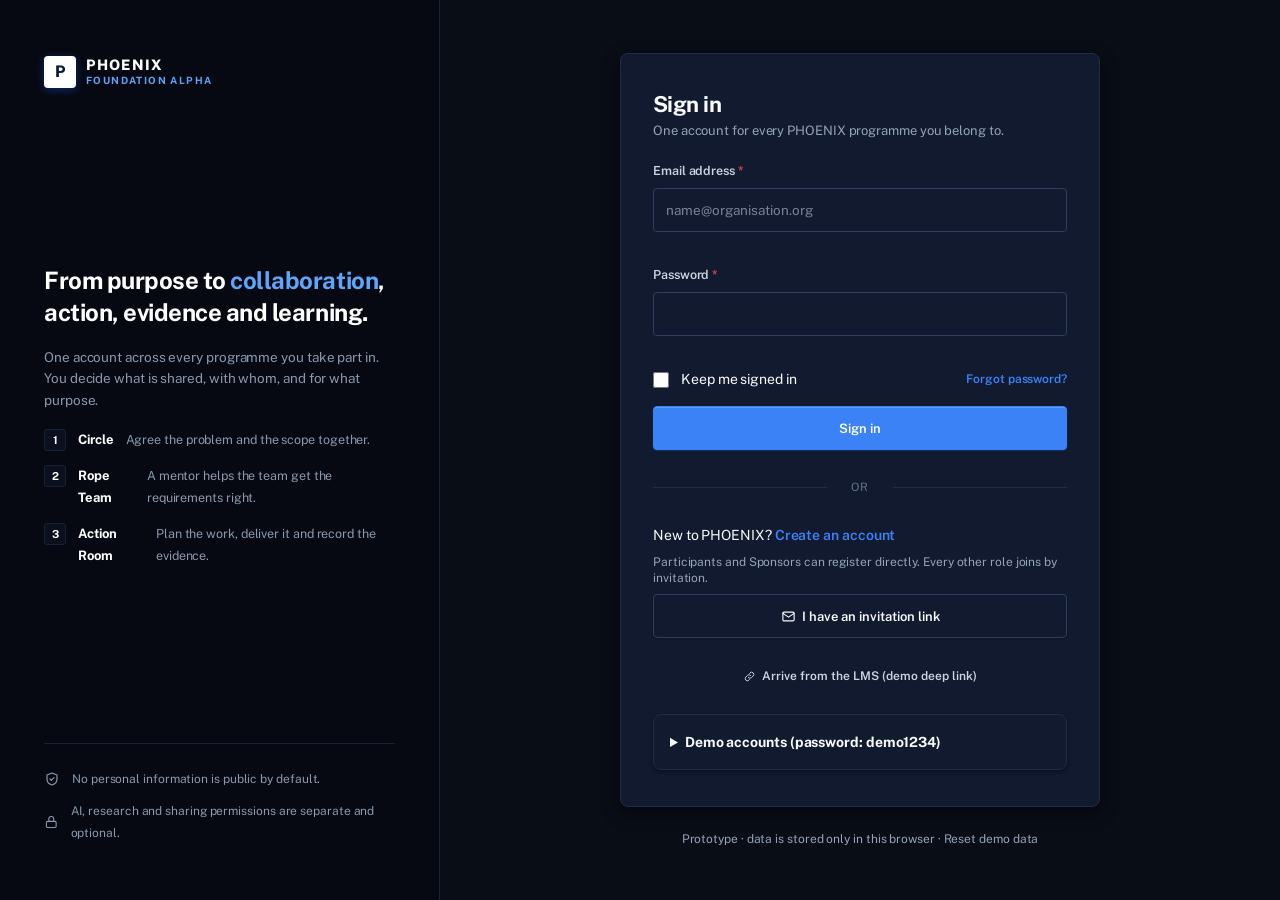
==== index.html @ 26503289 "feat: initialize core modules, theming, icon sets, and comprehensive system architecture documentati" ====
<!doctype html>
<html lang="en">
  <head>
    <meta charset="utf-8" />
    <meta
      name="viewport"
      content="width=device-width, initial-scale=1, viewport-fit=cover"
    />
    <meta name="theme-color" content="#0b1329" />
    <title>PHOENIX Foundation — Enterprise Platform</title>
    <link rel="preconnect" href="https://fonts.googleapis.com" />
    <link rel="preconnect" href="https://fonts.gstatic.com" crossorigin />
    <link
      href="https://fonts.googleapis.com/css2?family=Inter:wght@400;500;600;700;800&family=JetBrains+Mono:wght@500;600&family=Public+Sans:ital,wght@0,300..900;1,300..900&display=swap"
      rel="stylesheet"
    />
    <link rel="stylesheet" href="assets/css/app.css" />
    <link rel="stylesheet" href="assets/css/features.css" />
    <link rel="stylesheet" href="assets/css/design.css" />
    <link rel="stylesheet" href="assets/css/theme.css" />
  </head>
  <body>
    <div id="app" aria-live="polite"></div>
    <noscript>This prototype needs JavaScript.</noscript>
    <script src="assets/js/icons.js"></script>
    <script src="assets/js/data.js"></script>
    <script src="assets/js/core.js"></script>
    <script src="assets/js/views/public.js"></script>
    <script src="assets/js/views/onboarding.js"></script>
    <script src="assets/js/views/home.js"></script>
    <script src="assets/js/views/profile.js"></script>
    <script src="assets/js/views/projects.js"></script>
    <script src="assets/js/views/circles.js"></script>
    <script src="assets/js/views/ropeteams.js"></script>
    <script src="assets/js/views/rooms.js"></script>
    <script src="assets/js/views/board.js"></script>
    <script src="assets/js/views/opportunities.js"></script>
    <script src="assets/js/views/evidence.js"></script>
    <script src="assets/js/views/funding.js"></script>
    <script src="assets/js/views/admin.js"></script>
    <script src="assets/js/views/platform.js"></script>
    <script src="assets/js/views/support.js"></script>
    <script src="assets/js/views/journey.js"></script>
    <script src="assets/js/views/messages.js"></script>
    <script src="assets/js/views/spaces.js"></script>
    <script src="assets/js/views/assist.js"></script>
    <script src="assets/js/guards.js"></script>
    <script>
      boot();
    </script>
  </body>
</html>
---- assets/css/app.css ----
body {
  margin: 0;
  background: #f3f5f8;
}
*,
*::before,
*::after {
  box-sizing: border-box;
}
a {
  color: #0b1a35;
}
a:hover {
  color: #1c2b48;
}
.ph {
  container-type: inline-size;
  font-family:
    'Plus Jakarta Sans',
    system-ui,
    -apple-system,
    'Segoe UI',
    sans-serif;
  color: #0b1a35;
  font-size: 14px;
  line-height: 22px;
  -webkit-font-smoothing: antialiased;
  background: #f3f5f8;
}
.ph p {
  margin: 0;
}
.app {
  display: grid;
  grid-template-columns: 256px minmax(0, 1fr);
  min-height: 100%;
  background: #f3f5f8;
}
.side {
  background: #fff;
  border-right: 1px solid #e4e8ee;
  display: flex;
  flex-direction: column;
  padding: 16px 12px;
  gap: 4px;
}
.brand {
  display: flex;
  align-items: center;
  gap: 10px;
  padding: 4px 8px 20px;
  text-decoration: none;
}
.mark {
  width: 36px;
  height: 36px;
  border-radius: 10px;
  background: #0b1a35;
  color: #fff;
  display: flex;
  align-items: center;
  justify-content: center;
  font-weight: 800;
  font-size: 16px;
  flex: none;
  letter-spacing: 0;
}
.wm {
  display: flex;
  flex-direction: column;
  line-height: 1.15;
}
.wm b {
  font-size: 18px;
  letter-spacing: 0.06em;
  font-weight: 800;
  color: #0b1a35;
}
.wm span {
  font-size: 10px;
  letter-spacing: 0.22em;
  color: #1f7a72;
  font-weight: 700;
  text-transform: uppercase;
}
.nav {
  display: flex;
  align-items: center;
  gap: 12px;
  min-height: 44px;
  padding: 0 12px;
  border-radius: 10px;
  text-decoration: none;
  color: #2b3647;
  font-weight: 500;
}
.nav:hover {
  background: #f3f5f8;
  color: #0b1a35;
}
.nav.on,
.nav.on:hover {
  background: #0b1a35;
  color: #fff;
}
.nav.out,
.nav.out:hover {
  color: #b42318;
}
.navsec {
  font-size: 11px;
  letter-spacing: 0.08em;
  text-transform: uppercase;
  color: #6b7585;
  font-weight: 700;
  padding: 14px 12px 6px;
}
.sep {
  height: 1px;
  background: #e4e8ee;
  margin: 12px 4px;
}
.main {
  display: flex;
  flex-direction: column;
  min-width: 0;
}
.top {
  height: 64px;
  background: #fff;
  border-bottom: 1px solid #e4e8ee;
  display: flex;
  align-items: center;
  gap: 12px;
  padding: 0 24px;
  position: sticky;
  top: 0;
  z-index: 5;
}
.grow {
  flex: 1 1 auto;
}
.iconbtn {
  width: 44px;
  height: 44px;
  border-radius: 10px;
  border: 0;
  background: transparent;
  color: #2b3647;
  display: inline-flex;
  align-items: center;
  justify-content: center;
  cursor: pointer;
  position: relative;
  flex: none;
}
.iconbtn:hover {
  background: #f3f5f8;
}
.badge {
  position: absolute;
  top: 5px;
  right: 5px;
  min-width: 18px;
  height: 18px;
  border-radius: 9px;
  background: #1f7a72;
  color: #fff;
  font-size: 11px;
  font-weight: 700;
  display: flex;
  align-items: center;
  justify-content: center;
  padding: 0 5px;
  line-height: 1;
}
.ctx {
  display: inline-flex;
  align-items: center;
  gap: 10px;
  height: 44px;
  padding: 0 12px;
  border: 1px solid #e4e8ee;
  border-radius: 10px;
  background: #fff;
  font: inherit;
  color: #0b1a35;
  cursor: pointer;
  min-width: 0;
}
.ctx .ctxt {
  display: flex;
  flex-direction: column;
  align-items: flex-start;
  line-height: 16px;
  min-width: 0;
}
.ctx .ctxt b {
  font-size: 13px;
  white-space: nowrap;
  overflow: hidden;
  text-overflow: ellipsis;
  max-width: 280px;
}
.ctx .ctxt small {
  font-size: 11px;
  color: #566173;
  white-space: nowrap;
  overflow: hidden;
  text-overflow: ellipsis;
  max-width: 280px;
}
.who {
  display: inline-flex;
  align-items: center;
  gap: 10px;
  border: 0;
  background: transparent;
  font: inherit;
  font-weight: 600;
  color: #0b1a35;
  cursor: pointer;
  height: 44px;
  padding: 0 6px;
  border-radius: 10px;
  flex: none;
}
.av {
  width: 32px;
  height: 32px;
  border-radius: 50%;
  background: #e9ecf1;
  display: inline-flex;
  align-items: center;
  justify-content: center;
  font-weight: 700;
  font-size: 13px;
  color: #0b1a35;
  flex: none;
}
.av.lg {
  width: 56px;
  height: 56px;
  font-size: 20px;
  background: #1c2b48;
  color: #fff;
}
.content {
  padding: 28px 32px 48px;
  width: 100%;
  max-width: 1440px;
}
.h1 {
  font-size: 26px;
  line-height: 34px;
  font-weight: 700;
  margin: 0;
  letter-spacing: -0.01em;
}
.h2 {
  font-size: 18px;
  line-height: 26px;
  font-weight: 700;
  margin: 0;
}
.h3 {
  font-size: 15px;
  line-height: 22px;
  font-weight: 600;
  margin: 0;
}
.sub {
  color: #566173;
  margin: 4px 0 0;
}
.muted {
  color: #566173;
}
.cap {
  font-size: 12px;
  line-height: 16px;
  color: #566173;
}
.over {
  font-size: 11px;
  line-height: 16px;
  letter-spacing: 0.08em;
  text-transform: uppercase;
  font-weight: 700;
  color: #566173;
}
.card {
  background: #fff;
  border: 1px solid #e4e8ee;
  border-radius: 14px;
  padding: 24px;
  min-width: 0;
}
.card-h {
  display: flex;
  justify-content: space-between;
  align-items: flex-start;
  gap: 12px;
  margin-bottom: 16px;
}
.g12 {
  display: grid;
  grid-template-columns: repeat(12, minmax(0, 1fr));
  gap: 24px;
}
.c3 {
  grid-column: span 3;
}
.c4 {
  grid-column: span 4;
}
.c5 {
  grid-column: span 5;
}
.c6 {
  grid-column: span 6;
}
.c7 {
  grid-column: span 7;
}
.c8 {
  grid-column: span 8;
}
.c12 {
  grid-column: span 12;
}
.row {
  display: flex;
  align-items: center;
  gap: 12px;
}
.col {
  display: flex;
  flex-direction: column;
}
.wrap {
  flex-wrap: wrap;
}
.btn {
  display: inline-flex;
  align-items: center;
  justify-content: center;
  gap: 8px;
  min-height: 44px;
  padding: 0 18px;
  border-radius: 10px;
  font: inherit;
  font-weight: 600;
  font-size: 14px;
  text-decoration: none;
  cursor: pointer;
  border: 1px solid transparent;
  white-space: nowrap;
}
.btn-p {
  background: #0b1a35;
  color: #fff;
}
.btn-p:hover {
  background: #1c2b48;
  color: #fff;
}
.btn-s {
  background: #fff;
  color: #0b1a35;
  border-color: #cdd3dc;
}
.btn-s:hover {
  background: #f3f5f8;
  color: #0b1a35;
}
.btn-g {
  background: transparent;
  color: #0b1a35;
}
.btn-g:hover {
  background: #eef1f5;
}
.btn-d {
  background: #b42318;
  color: #fff;
}
.btn-d:hover {
  background: #912018;
  color: #fff;
}
.btn-t {
  background: #e4f2f0;
  color: #124e49;
}
.btn-t:hover {
  background: #d3eae7;
  color: #124e49;
}
.btn-w {
  background: #fff;
  color: #0b1a35;
}
.btn-w:hover {
  background: #eef1f5;
  color: #0b1a35;
}
.btn[disabled],
.btn.dis {
  background: #e9ecf1;
  color: #7a8394;
  border-color: transparent;
  cursor: not-allowed;
}
.btn-sm {
  min-height: 36px;
  padding: 0 14px;
  font-size: 13px;
}
.btn-block {
  width: 100%;
}
.lnk {
  font-weight: 600;
  color: #0b1a35;
  text-decoration: underline;
  text-underline-offset: 3px;
}
.field {
  display: flex;
  flex-direction: column;
  gap: 6px;
  min-width: 0;
}
.lbl {
  font-size: 13px;
  font-weight: 600;
  color: #0b1a35;
}
.req {
  color: #b42318;
}
.input {
  min-height: 44px;
  border: 1px solid #cdd3dc;
  border-radius: 10px;
  padding: 0 14px;
  font: inherit;
  color: #0b1a35;
  background: #fff;
  width: 100%;
}
textarea.input {
  min-height: 104px;
  padding: 12px 14px;
  resize: vertical;
}
.input::placeholder {
  color: #7a8394;
}
.input:focus {
  outline: none;
  border-color: #0b1a35;
  box-shadow: 0 0 0 3px rgba(61, 107, 224, 0.28);
}
.input.err {
  border-color: #b42318;
  background: #fffbfa;
}
.input:disabled,
.input[readonly] {
  background: #f3f5f8;
  color: #566173;
}
.help {
  font-size: 12px;
  line-height: 16px;
  color: #566173;
}
.emsg {
  font-size: 12px;
  line-height: 16px;
  color: #b42318;
  display: flex;
  gap: 6px;
  align-items: center;
  font-weight: 500;
}
.vis {
  display: inline-flex;
  align-items: center;
  gap: 6px;
  font-size: 12px;
  color: #566173;
  font-weight: 500;
}
.pill {
  display: inline-flex;
  align-items: center;
  gap: 6px;
  height: 26px;
  padding: 0 10px;
  border-radius: 999px;
  font-size: 12px;
  font-weight: 600;
  border: 1px solid currentColor;
  white-space: nowrap;
  background: #fff;
  line-height: 1;
}
.p-navy {
  color: #1c2b48;
}
.p-purple {
  color: #5b3f8c;
  background: #f5f2fa;
}
.p-teal {
  color: #155e58;
  background: #eef7f5;
}
.p-amber {
  color: #8a5100;
  background: #fff8e8;
}
.p-red {
  color: #b42318;
  background: #fef3f2;
}
.p-grey {
  color: #566173;
}
.p-green {
  color: #1a6b43;
  background: #eff8f3;
}
.p-ai {
  color: #1c2b48;
  border-style: dashed;
}
.dot {
  width: 6px;
  height: 6px;
  border-radius: 50%;
  background: currentColor;
  flex: none;
}
.banner {
  display: flex;
  gap: 12px;
  align-items: flex-start;
  padding: 14px 16px;
  border-radius: 12px;
  border: 1px solid;
}
.banner .bt {
  font-weight: 700;
}
.b-info {
  background: #eef3fc;
  border-color: #c9d8f5;
  color: #1d3d8a;
}
.b-warn {
  background: #fff6e0;
  border-color: #f2d9a0;
  color: #6e4000;
}
.b-err {
  background: #fdecea;
  border-color: #f4c5c0;
  color: #8f1a12;
}
.b-ok {
  background: #e8f5ee;
  border-color: #b9e0cb;
  color: #145a37;
}
.b-ai {
  background: #fff;
  border: 1px dashed #6b7585;
  color: #1c2b48;
}
.stat {
  position: relative;
  overflow: hidden;
  border-radius: 14px;
  padding: 18px 20px;
  min-height: 120px;
  display: flex;
  flex-direction: column;
  justify-content: space-between;
  gap: 16px;
  border: 1px solid #e4e8ee;
  min-width: 0;
}
.s-purple {
  background: #f2eef8;
}
.s-teal {
  background: #e6f3f1;
}
.s-slate {
  background: #eceff4;
}
.s-mist {
  background: #eef1f7;
}
.tile {
  width: 36px;
  height: 36px;
  border-radius: 10px;
  display: flex;
  align-items: center;
  justify-content: center;
  color: #fff;
  flex: none;
}
.t-purple {
  background: #6a4c9c;
}
.t-teal {
  background: #1f7a72;
}
.t-navy {
  background: #0b1a35;
}
.t-slate {
  background: #3a4a66;
}
.t-soft {
  background: #eef1f5;
  color: #0b1a35;
}
.statnum {
  position: absolute;
  right: 20px;
  top: 20px;
  font-size: 34px;
  line-height: 40px;
  font-weight: 800;
}
.deco {
  position: absolute;
  right: -40px;
  top: -40px;
  opacity: 0.55;
  pointer-events: none;
}
.toggle {
  width: 44px;
  height: 26px;
  border-radius: 13px;
  background: #b9c0cc;
  border: 0;
  position: relative;
  cursor: pointer;
  flex: none;
  padding: 0;
}
.toggle::after {
  content: '';
  position: absolute;
  top: 3px;
  left: 3px;
  width: 20px;
  height: 20px;
  border-radius: 50%;
  background: #fff;
  transition: left 0.15s;
}
.toggle.on {
  background: #1f7a72;
}
.toggle.on::after {
  left: 21px;
}
.chk {
  width: 20px;
  height: 20px;
  accent-color: #0b1a35;
  flex: none;
  margin: 1px 0 0;
}
.lrow {
  display: flex;
  align-items: center;
  gap: 14px;
  padding: 14px 0;
  border-top: 1px solid #eef1f5;
  min-width: 0;
}
.lrow:first-child {
  border-top: 0;
  padding-top: 0;
}
.lrow .lt {
  flex: 1 1 auto;
  min-width: 0;
}
.progress {
  height: 8px;
  border-radius: 4px;
  background: #e9ecf1;
  overflow: hidden;
}
.progress span {
  display: block;
  height: 100%;
  background: #0b1a35;
  border-radius: 4px;
}
.choice {
  display: flex;
  gap: 14px;
  align-items: flex-start;
  padding: 16px;
  border: 1px solid #cdd3dc;
  border-radius: 12px;
  background: #fff;
  cursor: pointer;
  text-align: left;
  font: inherit;
  color: #0b1a35;
  width: 100%;
}
.choice.sel {
  border: 2px solid #0b1a35;
  padding: 15px;
  background: #f7f8fb;
}
.choice .rad {
  width: 20px;
  height: 20px;
  border-radius: 50%;
  border: 2px solid #9aa3b2;
  flex: none;
  margin-top: 1px;
  display: flex;
  align-items: center;
  justify-content: center;
}
.choice.sel .rad {
  border-color: #0b1a35;
}
.choice.sel .rad::after {
  content: '';
  width: 10px;
  height: 10px;
  border-radius: 50%;
  background: #0b1a35;
}
.tbl {
  width: 100%;
  border-collapse: collapse;
  font-size: 13px;
}
.tbl th {
  background: #0b1a35;
  color: #fff;
  text-align: left;
  font-weight: 600;
  padding: 12px 16px;
  white-space: nowrap;
}
.tbl td {
  padding: 14px 16px;
  border-top: 1px solid #eef1f5;
  vertical-align: middle;
}
.tblwrap {
  overflow-x: auto;
  border-radius: 12px;
  border: 1px solid #e4e8ee;
  background: #fff;
}
.bnav {
  display: none;
}
.bn {
  display: flex;
  flex-direction: column;
  align-items: center;
  gap: 2px;
  font-size: 11px;
  font-weight: 600;
  color: #566173;
  text-decoration: none;
  min-width: 56px;
  padding: 6px 0;
}
.bn.on {
  color: #0b1a35;
}
.bn .bi {
  width: 44px;
  height: 28px;
  border-radius: 14px;
  display: flex;
  align-items: center;
  justify-content: center;
}
.bn.on .bi {
  background: #e2e6ee;
}
.mbrand {
  display: none;
}
.chip {
  display: inline-flex;
  align-items: center;
  gap: 6px;
  height: 32px;
  padding: 0 12px;
  border-radius: 999px;
  background: #eef1f5;
  font-size: 13px;
  font-weight: 500;
}
/* auth */
.auth {
  display: grid;
  grid-template-columns: minmax(0, 5fr) minmax(0, 7fr);
  min-height: 100%;
}
.auth-side {
  background: #0b1a35;
  color: #fff;
  padding: 48px;
  display: flex;
  flex-direction: column;
  justify-content: space-between;
  gap: 48px;
}
.auth-side .wm b {
  color: #fff;
}
.auth-side .wm span {
  color: #7fd1c7;
}
.auth-side .mark {
  background: #fff;
  color: #0b1a35;
}
.auth-main {
  display: flex;
  flex-direction: column;
  align-items: center;
  padding: 64px 24px;
  gap: 24px;
}
.auth-card {
  width: 100%;
  max-width: 480px;
  background: #fff;
  border: 1px solid #e4e8ee;
  border-radius: 16px;
  padding: 32px;
  display: flex;
  flex-direction: column;
  gap: 20px;
}
.auth-card.wide {
  max-width: 600px;
}
.mhead {
  display: none;
}
.divider {
  display: flex;
  align-items: center;
  gap: 12px;
  color: #6b7585;
  font-size: 12px;
}
.divider::before,
.divider::after {
  content: '';
  flex: 1;
  height: 1px;
  background: #e4e8ee;
}
/* onboarding */
.onb {
  min-height: 100%;
  background: #f3f5f8;
}
.onb-top {
  min-height: 64px;
  background: #fff;
  border-bottom: 1px solid #e4e8ee;
  display: flex;
  align-items: center;
  justify-content: space-between;
  gap: 16px;
  padding: 0 24px;
}
.steps {
  display: flex;
  gap: 8px;
  align-items: center;
}
.step {
  display: flex;
  align-items: center;
  gap: 8px;
  font-size: 13px;
  font-weight: 600;
  color: #6b7585;
  white-space: nowrap;
}
.step .n {
  width: 24px;
  height: 24px;
  border-radius: 50%;
  border: 1.5px solid #b9c0cc;
  display: flex;
  align-items: center;
  justify-content: center;
  font-size: 12px;
  flex: none;
}
.step.done {
  color: #155e58;
}
.step.done .n {
  background: #1f7a72;
  border-color: #1f7a72;
  color: #fff;
}
.step.cur {
  color: #0b1a35;
}
.step.cur .n {
  background: #0b1a35;
  border-color: #0b1a35;
  color: #fff;
}
.sline {
  width: 20px;
  height: 1.5px;
  background: #b9c0cc;
  flex: none;
}
.onb-body {
  max-width: 760px;
  margin: 0 auto;
  padding: 40px 24px 64px;
  display: flex;
  flex-direction: column;
  gap: 24px;
}
.actions {
  display: flex;
  justify-content: space-between;
  align-items: center;
  gap: 12px;
  flex-wrap: wrap;
}
.f2 {
  display: grid;
  grid-template-columns: repeat(2, minmax(0, 1fr));
  gap: 16px;
}
.scrollbox {
  max-height: 260px;
  overflow-y: auto;
  border: 1px solid #e4e8ee;
  border-radius: 12px;
  padding: 20px;
  background: #fafbfc;
}
.kv {
  display: grid;
  grid-template-columns: repeat(4, minmax(0, 1fr));
  gap: 16px;
}
.ai-tag {
  display: inline-flex;
  align-items: center;
  gap: 6px;
  font-size: 12px;
  font-weight: 600;
  color: #1c2b48;
  border: 1px dashed #6b7585;
  border-radius: 999px;
  height: 26px;
  padding: 0 10px;
  background: #fff;
}
.srail {
  display: flex;
  flex-direction: column;
  gap: 4px;
}
.sitem {
  display: flex;
  align-items: center;
  gap: 10px;
  min-height: 44px;
  padding: 8px 12px;
  border-radius: 10px;
  border: 0;
  background: transparent;
  font: inherit;
  color: #2b3647;
  text-align: left;
  cursor: pointer;
  width: 100%;
}
.sitem:hover {
  background: #f3f5f8;
}
.sitem.on {
  background: #0b1a35;
  color: #fff;
}
.sn {
  width: 22px;
  height: 22px;
  border-radius: 50%;
  border: 1.5px solid currentColor;
  display: flex;
  align-items: center;
  justify-content: center;
  font-size: 11px;
  font-weight: 700;
  flex: none;
}
.timeline {
  display: flex;
  gap: 0;
  align-items: flex-start;
}
.tl {
  flex: 1;
  display: flex;
  flex-direction: column;
  align-items: center;
  gap: 8px;
  text-align: center;
  font-size: 12px;
  font-weight: 600;
  color: #6b7585;
  position: relative;
}
.tl .td {
  width: 28px;
  height: 28px;
  border-radius: 50%;
  background: #fff;
  border: 2px solid #b9c0cc;
  display: flex;
  align-items: center;
  justify-content: center;
  z-index: 1;
}
.tl.done {
  color: #155e58;
}
.tl.done .td {
  background: #1f7a72;
  border-color: #1f7a72;
  color: #fff;
}
.tl.cur {
  color: #0b1a35;
}
.tl.cur .td {
  border-color: #0b1a35;
  background: #0b1a35;
  color: #fff;
}
.tl::before {
  content: '';
  position: absolute;
  top: 13px;
  left: -50%;
  width: 100%;
  height: 2px;
  background: #d5dae2;
}
.tl:first-child::before {
  display: none;
}
@container (max-width:1023px) {
  .app {
    grid-template-columns: 72px minmax(0, 1fr);
  }
  .side .t,
  .navsec,
  .side .wm {
    display: none;
  }
  .side .nav {
    justify-content: center;
    padding: 0;
  }
  .brand {
    justify-content: center;
    padding: 4px 0 20px;
  }
  .content {
    padding: 24px;
  }
  .top {
    padding: 0 16px;
  }
  .hide-md {
    display: none !important;
  }
  .c3,
  .c4 {
    grid-column: span 6;
  }
  .c5,
  .c6,
  .c7,
  .c8 {
    grid-column: span 12;
  }
  .auth {
    grid-template-columns: minmax(0, 1fr);
  }
  .auth-side {
    display: none;
  }
  .mhead {
    display: flex;
  }
  .steps .st {
    display: none;
  }
  .kv {
    grid-template-columns: repeat(2, minmax(0, 1fr));
  }
}
@container (max-width:599px) {
  .app {
    grid-template-columns: minmax(0, 1fr);
  }
  .side {
    display: none;
  }
  .content {
    padding: 16px 16px 24px;
  }
  .top {
    padding: 0 8px 0 16px;
    gap: 4px;
  }
  .hide-sm {
    display: none !important;
  }
  .mbrand {
    display: flex;
  }
  .bnav {
    display: flex;
    position: sticky;
    bottom: 0;
    background: #fff;
    border-top: 1px solid #e4e8ee;
    min-height: 68px;
    justify-content: space-around;
    align-items: center;
    z-index: 5;
  }
  .h1 {
    font-size: 22px;
    line-height: 30px;
  }
  .card {
    padding: 18px;
  }
  .g12 {
    gap: 16px;
  }
  .c3,
  .c4 {
    grid-column: span 6;
  }
  .auth-main {
    padding: 24px 16px;
  }
  .auth-card {
    padding: 24px 20px;
  }
  .onb-top {
    padding: 0 16px;
  }
  .onb-body {
    padding: 24px 16px 40px;
  }
  .f2 {
    grid-template-columns: minmax(0, 1fr);
  }
  .sline {
    width: 10px;
  }
  .actions .btn {
    flex: 1 1 auto;
  }
  .ctx .ctxt b,
  .ctx .ctxt small {
    max-width: 150px;
  }
}

html,
body {
  height: 100%;
}
#app {
  min-height: 100%;
}
.ph {
  min-height: 100vh;
}
.app {
  min-height: 100vh;
}
.side {
  position: sticky;
  top: 0;
  height: 100vh;
  overflow-y: auto;
}
button {
  font: inherit;
}
.tabs {
  display: flex;
  gap: 4px;
  border-bottom: 1px solid #e4e8ee;
  margin-bottom: 20px;
  overflow-x: auto;
}
.tab {
  border: 0;
  background: transparent;
  padding: 0 14px;
  min-height: 44px;
  font-weight: 600;
  color: #566173;
  cursor: pointer;
  border-bottom: 2px solid transparent;
  white-space: nowrap;
}
.tab.on {
  color: #0b1a35;
  border-bottom-color: #0b1a35;
}
.tab .cnt {
  display: inline-flex;
  min-width: 20px;
  height: 20px;
  border-radius: 10px;
  background: #eef1f5;
  font-size: 11px;
  align-items: center;
  justify-content: center;
  margin-left: 6px;
  padding: 0 6px;
}
.mback {
  position: fixed;
  inset: 0;
  background: rgba(11, 26, 53, 0.45);
  display: flex;
  align-items: flex-start;
  justify-content: center;
  padding: 48px 16px;
  z-index: 50;
  overflow-y: auto;
}
.modal {
  background: #fff;
  border-radius: 16px;
  width: 100%;
  max-width: 640px;
  padding: 28px;
  display: flex;
  flex-direction: column;
  gap: 18px;
}
.modal.wide {
  max-width: 880px;
}
.toast {
  position: fixed;
  bottom: 24px;
  left: 50%;
  transform: translateX(-50%);
  z-index: 60;
  min-width: 280px;
  max-width: 92vw;
}
.chat {
  display: flex;
  flex-direction: column;
  gap: 12px;
  max-height: 420px;
  overflow-y: auto;
  padding: 4px;
}
.msg {
  display: flex;
  gap: 10px;
  align-items: flex-start;
}
.bub {
  background: #f3f5f8;
  border-radius: 12px;
  padding: 10px 14px;
  max-width: 560px;
}
.msg.mine {
  flex-direction: row-reverse;
}
.msg.mine .bub {
  background: #0b1a35;
  color: #fff;
}
.msg.mine .cap {
  color: #c5ccd8;
}
.att {
  display: inline-flex;
  align-items: center;
  gap: 6px;
  font-size: 12px;
  border: 1px solid #cdd3dc;
  border-radius: 8px;
  padding: 4px 8px;
  margin-top: 6px;
  background: #fff;
  color: #0b1a35;
}
.kv2 {
  display: grid;
  grid-template-columns: 180px minmax(0, 1fr);
  gap: 10px 16px;
  font-size: 13px;
}
.kv2 dt {
  color: #566173;
}
.kv2 dd {
  margin: 0;
  font-weight: 500;
}
.bar {
  height: 10px;
  border-radius: 5px;
  background: #e9ecf1;
  overflow: hidden;
}
.bar span {
  display: block;
  height: 100%;
  background: #0b1a35;
}
.demo-acc {
  display: flex;
  align-items: center;
  gap: 12px;
  padding: 10px 12px;
  border: 1px solid #e4e8ee;
  border-radius: 12px;
  background: #fff;
  cursor: pointer;
  text-align: left;
  width: 100%;
  color: #0b1a35;
}
.demo-acc:hover {
  border-color: #0b1a35;
}
.flag {
  display: inline-flex;
  align-items: center;
  gap: 6px;
  font-size: 11px;
  font-weight: 700;
  color: #8a5100;
  background: #fff8e8;
  border: 1px solid #f2d9a0;
  border-radius: 6px;
  padding: 2px 8px;
}
.denied {
  max-width: 560px;
  margin: 48px auto;
  text-align: center;
}
.g2 {
  display: grid;
  grid-template-columns: repeat(2, minmax(0, 1fr));
  gap: 16px;
}
.g3 {
  display: grid;
  grid-template-columns: repeat(3, minmax(0, 1fr));
  gap: 16px;
}
.mini {
  font-size: 12px;
}
.sticky-actions {
  position: sticky;
  bottom: 0;
  background: #f3f5f8;
  padding: 12px 0;
}
.req-list li {
  margin: 2px 0;
}
.dz {
  border: 1.5px dashed #9aa3b2;
  border-radius: 12px;
  padding: 20px;
  text-align: center;
  background: #fafbfc;
}
@container (max-width:1023px) {
  .g3 {
    grid-template-columns: repeat(2, minmax(0, 1fr));
  }
  .kv2 {
    grid-template-columns: 140px minmax(0, 1fr);
  }
}
@container (max-width:599px) {
  .g2,
  .g3 {
    grid-template-columns: minmax(0, 1fr);
  }
  .kv2 {
    grid-template-columns: minmax(0, 1fr);
  }
  .modal {
    padding: 20px;
  }
  .mback {
    padding: 16px 8px;
  }
}
/* ===== Polish layer v2 ===== */
:focus-visible {
  outline: 3px solid rgba(61, 107, 224, 0.55);
  outline-offset: 2px;
  border-radius: 6px;
}
.sr {
  position: absolute;
  width: 1px;
  height: 1px;
  overflow: hidden;
  clip: rect(0 0 0 0);
  white-space: nowrap;
}
.content {
  min-width: 0;
  overflow-x: clip;
  padding-bottom: 64px;
}
.g12 {
  align-items: start;
}
.g12.stretch,
.c12.g12 {
  align-items: stretch;
}
.card {
  container-type: inline-size;
  box-shadow: 0 1px 2px rgba(11, 26, 53, 0.04);
}
.card-h {
  margin-bottom: 18px;
}
.card-h .h2 {
  font-size: 17px;
  line-height: 24px;
}
.card > .lrow:first-of-type,
.card-h + .lrow {
  border-top: 0;
  padding-top: 0;
}
.phead {
  display: flex;
  flex-wrap: wrap;
  justify-content: space-between;
  align-items: flex-start;
  gap: 16px;
  margin-bottom: 24px;
}
.phead-t {
  min-width: 0;
  flex: 1 1 360px;
}
.phead-t .sub {
  max-width: 760px;
}
.phead-a {
  display: flex;
  flex-wrap: wrap;
  gap: 10px;
  align-items: center;
}
.h1 {
  font-size: 28px;
  line-height: 36px;
}
/* nav */
.navsec {
  padding: 16px 12px 6px;
  font-size: 10.5px;
  letter-spacing: 0.1em;
}
.side .nav {
  position: relative;
}
.ncount {
  margin-left: auto;
  min-width: 22px;
  height: 22px;
  border-radius: 11px;
  background: #1f7a72;
  color: #fff;
  font-size: 11px;
  font-weight: 700;
  display: inline-flex;
  align-items: center;
  justify-content: center;
  padding: 0 7px;
}
.nav.on .ncount {
  background: #fff;
  color: #0b1a35;
}
.side {
  position: sticky;
  top: 0;
  height: 100vh;
  align-self: start;
  overflow-y: auto;
  scrollbar-width: thin;
}
/* tabs: segmented control (EDI Connect pattern) */
.tabs {
  display: inline-flex;
  flex-wrap: wrap;
  gap: 4px;
  padding: 4px;
  background: #fff;
  border: 1px solid #e4e8ee;
  border-radius: 12px;
  margin-bottom: 20px;
  max-width: 100%;
  overflow: visible;
  border-bottom: 1px solid #e4e8ee;
}
.tab {
  min-height: 40px;
  padding: 0 14px;
  border-radius: 9px;
  border: 0;
  border-bottom: 0;
  color: #2b3647;
  font-weight: 600;
  font-size: 13.5px;
}
.tab:hover {
  background: #f3f5f8;
}
.tab.on {
  background: #0b1a35;
  color: #fff;
  border-bottom: 0;
}
.tab .cnt {
  background: #eef1f5;
  color: #0b1a35;
}
.tab.on .cnt {
  background: rgba(255, 255, 255, 0.18);
  color: #fff;
}
/* tables */
.tblwrap {
  overflow-x: auto;
  border-radius: 12px;
  border: 1px solid #e4e8ee;
  background: #fff;
}
.tbl {
  min-width: 100%;
}
.tbl th {
  font-size: 12.5px;
  letter-spacing: 0.01em;
  padding: 12px 16px;
  vertical-align: middle;
}
.tbl th:first-child {
  border-top-left-radius: 11px;
}
.tbl th:last-child {
  border-top-right-radius: 11px;
}
.tbl td {
  padding: 13px 16px;
  font-size: 13.5px;
  line-height: 20px;
}
.tbl tbody tr:hover {
  background: #f8f9fb;
}
.tbl td.act,
.tbl th.act {
  white-space: nowrap;
  text-align: right;
  width: 1%;
}
.tbl td.act .btn + .btn {
  margin-left: 6px;
}
.tbl-empty {
  display: flex;
  align-items: center;
  gap: 10px;
  padding: 18px;
  border: 1px dashed #cdd3dc;
  border-radius: 12px;
  color: #566173;
  font-size: 13px;
  background: #fafbfc;
}
@container (max-width:640px) {
  .tblwrap {
    border: 0;
    background: transparent;
    overflow: visible;
  }
  .tbl,
  .tbl tbody,
  .tbl tr,
  .tbl td {
    display: block;
    width: 100%;
  }
  .tbl thead {
    display: none;
  }
  .tbl tr {
    background: #fff;
    border: 1px solid #e4e8ee;
    border-radius: 12px;
    padding: 6px 14px;
    margin-bottom: 10px;
  }
  .tbl tbody tr:hover {
    background: #fff;
  }
  .tbl td {
    display: flex;
    justify-content: space-between;
    gap: 16px;
    padding: 9px 0;
    border-top: 1px solid #eef1f5;
    text-align: right;
  }
  .tbl td:first-child {
    border-top: 0;
    display: block;
    text-align: left;
    font-weight: 600;
  }
  .tbl td:first-child::before {
    display: none;
  }
  .tbl td::before {
    content: attr(data-label);
    color: #566173;
    font-weight: 600;
    font-size: 12px;
    text-align: left;
    flex: none;
    max-width: 45%;
  }
  .tbl td.act {
    width: 100%;
    justify-content: flex-end;
    flex-wrap: wrap;
    gap: 6px;
  }
  .tbl td.act::before {
    display: none;
  }
}
/* list rows */
.lrow {
  padding: 13px 0;
}
.lrow .lt b {
  display: block;
  line-height: 20px;
}
.lrow > .btn,
.lrow > .row {
  flex: none;
}
/* stat cards */
.stat {
  min-height: 128px;
  transition:
    transform 0.12s,
    box-shadow 0.12s;
}
a.stat:hover {
  transform: translateY(-1px);
  box-shadow: 0 4px 14px rgba(11, 26, 53, 0.08);
}
.deco {
  right: -58px;
  top: auto;
  bottom: -70px;
  opacity: 0.28;
}
.statnum {
  top: 18px;
}
.stat > div {
  position: relative;
  z-index: 1;
  padding-right: 8px;
}
/* forms */
.input {
  transition:
    border-color 0.12s,
    box-shadow 0.12s;
}
select.input {
  appearance: none;
  background-image: url("data:image/svg+xml,%3Csvg xmlns='http://www.w3.org/2000/svg' width='16' height='16' viewBox='0 0 24 24' fill='none' stroke='%23566173' stroke-width='2'%3E%3Cpath d='m6 9 6 6 6-6'/%3E%3C/svg%3E");
  background-repeat: no-repeat;
  background-position: right 12px center;
  padding-right: 38px;
}
.field .lbl {
  display: block;
}
.dz {
  transition:
    border-color 0.12s,
    background 0.12s;
}
.dz:hover {
  border-color: #0b1a35;
  background: #f5f7fa;
}
.dz.err {
  border-color: #b42318;
  background: #fffbfa;
}
.fname {
  display: block;
  margin-top: 8px;
  font-size: 12px;
  font-weight: 600;
  color: #0b1a35;
}
.choice {
  position: relative;
}
.choice:has(input:focus-visible) {
  outline: 3px solid rgba(61, 107, 224, 0.55);
  outline-offset: 2px;
}
/* modal */
.mback {
  animation: fade 0.12s;
}
.modal {
  box-shadow: 0 20px 60px rgba(11, 26, 53, 0.25);
  max-height: calc(100vh - 96px);
  overflow-y: auto;
}
.modal .actions {
  position: sticky;
  bottom: -28px;
  background: #fff;
  padding: 14px 0 4px;
  margin-top: 4px;
  border-top: 1px solid #eef1f5;
}
@keyframes fade {
  from {
    opacity: 0;
  }
  to {
    opacity: 1;
  }
}
/* toast + busy */
.toast {
  bottom: 88px;
  width: min(440px, 92vw);
}
.toast .banner {
  box-shadow: 0 10px 30px rgba(11, 26, 53, 0.18);
  align-items: center;
}
.busy {
  position: fixed;
  inset: 0;
  background: rgba(243, 245, 248, 0.72);
  z-index: 70;
  display: flex;
  align-items: center;
  justify-content: center;
}
.busy-box {
  background: #fff;
  border: 1px solid #e4e8ee;
  border-radius: 14px;
  padding: 18px 22px;
  display: flex;
  align-items: center;
  gap: 14px;
  box-shadow: 0 10px 30px rgba(11, 26, 53, 0.12);
}
.spin {
  width: 22px;
  height: 22px;
  border-radius: 50%;
  border: 3px solid #e4e8ee;
  border-top-color: #0b1a35;
  animation: sp 0.8s linear infinite;
}
@keyframes sp {
  to {
    transform: rotate(360deg);
  }
}
/* timeline */
.timeline {
  overflow-x: auto;
  padding-bottom: 4px;
}
.tl {
  min-width: 84px;
}
/* bottom nav fixed on phones */
@container (max-width:599px) {
  .bnav {
    position: fixed;
    left: 0;
    right: 0;
    bottom: 0;
    padding-bottom: env(safe-area-inset-bottom, 0px);
    box-shadow: 0 -4px 16px rgba(11, 26, 53, 0.06);
  }
  .content {
    padding-bottom: 110px;
  }
  .phead-a {
    width: 100%;
  }
  .phead-a .btn {
    flex: 1 1 auto;
  }
  .h1 {
    font-size: 23px;
    line-height: 30px;
  }
  .tabs {
    display: flex;
    flex-wrap: nowrap;
    overflow-x: auto;
    width: 100%;
  }
  .tab {
    flex: none;
  }
  .toast {
    bottom: 84px;
  }
  .modal .actions {
    bottom: -20px;
  }
}
.kvst {
  display: grid;
  grid-template-columns: minmax(0, 1fr);
  gap: 4px 0;
}
@container (max-width:460px) {
  .kv2 {
    grid-template-columns: minmax(0, 1fr);
    gap: 2px;
  }
  .kv2 dd {
    margin-bottom: 10px;
  }
}
.chat {
  padding: 4px 2px;
}
.bub {
  line-height: 21px;
}
.att {
  cursor: default;
}
.demo-grid {
  display: grid;
  grid-template-columns: repeat(2, minmax(0, 1fr));
  gap: 8px;
}
@container (max-width:520px) {
  .demo-grid {
    grid-template-columns: minmax(0, 1fr);
  }
}
.section-gap {
  height: 20px;
}
.inline-help {
  display: flex;
  gap: 8px;
  align-items: flex-start;
  font-size: 12.5px;
  color: #566173;
}

.g3 {
  grid-template-columns: repeat(auto-fit, minmax(190px, 1fr));
}
.notif {
  display: flex;
  gap: 14px;
  align-items: flex-start;
  padding: 14px 16px;
  border-radius: 12px;
  border: 1px solid transparent;
  cursor: pointer;
  background: transparent;
  width: 100%;
  text-align: left;
  color: inherit;
}
.notif:hover {
  background: #f8f9fb;
  border-color: #e4e8ee;
}
.notif.unread {
  background: #f5f8ff;
}
.notif .ndot {
  width: 8px;
  height: 8px;
  border-radius: 50%;
  background: #1f7a72;
  margin-top: 8px;
  flex: none;
}
.tblwrap {
  position: relative;
}
.sr {
  left: 0;
  top: 0;
}
.side {
  position: sticky;
}
@container (max-width:599px) {
  .onb .actions {
    flex-direction: column-reverse;
    align-items: stretch;
  }
  .onb .actions > .row {
    flex-direction: column-reverse;
    align-items: stretch;
  }
  .onb .actions .btn {
    width: 100%;
  }
}

/* ===== UI fixes v3 ===== */
.auth {
  min-height: 100vh;
}
/* full-width safety net for blocks placed directly in the 12-col grid */
.g12 > .banner,
.g12 > .tblwrap,
.g12 > .tbl-empty {
  grid-column: 1/-1;
}
.banner > div {
  min-width: 0;
}
.banner p {
  overflow-wrap: anywhere;
}
/* card headers wrap their actions under the title when space runs out */
.card-h {
  flex-wrap: wrap;
}
.card-h > div:first-child {
  flex: 1 1 200px;
  min-width: 0;
}
/* keep the row actions visible when a wide table scrolls sideways */
.tbl td.act {
  position: sticky;
  right: 0;
  background: #fff;
  box-shadow: -8px 0 8px -8px rgba(11, 26, 53, 0.18);
}
.tbl th.act {
  position: sticky;
  right: 0;
  background: #0b1a35;
}
.tbl tbody tr:hover td.act {
  background: #f8f9fb;
}
/* list rows: actions drop to their own line instead of crushing the text */
@container (max-width:599px) {
  .lrow {
    flex-wrap: wrap;
  }
  .lrow > .lt {
    flex: 1 1 160px;
  }
  .lrow > .row,
  .lrow > .btn {
    margin-left: auto;
  }
  .lrow > .row {
    flex-wrap: wrap;
    justify-content: flex-end;
    max-width: 100%;
  }
}
@container (max-width:1023px) {
  .side .nav .ncount {
    position: absolute;
    top: 3px;
    right: 4px;
    min-width: 18px;
    height: 18px;
    padding: 0 5px;
    font-size: 10px;
  }
}
@container (max-width:640px) {
  .tbl td.act {
    position: static;
    box-shadow: none;
    background: transparent;
  }
  .tbl td.act-empty {
    display: none;
  }
  .tbl td {
    flex-wrap: wrap;
    justify-content: flex-end;
    align-items: center;
    column-gap: 8px;
    row-gap: 6px;
  }
  .tbl td::before {
    margin-right: auto;
  }
}
@container (max-width:599px) {
  .c4 {
    grid-column: span 12;
  }
  .tl {
    min-width: 64px;
  }
  /* 44px touch area for compact links and toggles without changing their look */
  .lnk,
  nav[aria-label='Breadcrumb'] a,
  .toggle {
    position: relative;
  }
  .lnk::after,
  nav[aria-label='Breadcrumb'] a::after {
    content: '';
    position: absolute;
    inset: -12px -6px;
  }
  .toggle::before {
    content: '';
    position: absolute;
    inset: -9px -2px;
  }
}
:root {
  color-scheme: light;
}
body {
  padding-top: env(safe-area-inset-top, 0px);
  padding-bottom: env(safe-area-inset-bottom, 0px);
}
---- assets/css/features.css ----
/* ===== Feature components: messaging, project journey, room overview, reviews =====
   Uses the same palette as app.css: navy #0B1A35, teal #1F7A72, purple #6A4C9C, line #E4E8EE, muted #566173. */

/* ---------- Messaging ---------- */
.chatbar{justify-content:space-between;gap:10px;margin-bottom:12px}
.msgshell{display:grid;grid-template-columns:340px minmax(0,1fr);height:calc(100vh - 64px - 92px);min-height:540px;background:#fff;border:1px solid #E4E8EE;border-radius:16px;overflow:hidden}
.mside{display:flex;flex-direction:column;min-height:0;border-right:1px solid #E4E8EE;background:#FBFCFD}
.mlist-h{display:flex;flex-direction:column;gap:10px;padding:18px 16px 12px;border-bottom:1px solid #EEF1F5}
.mlist-h .h2{font-size:20px}
.msearch{min-height:40px;border-radius:999px;padding-left:16px}
.fchip{display:inline-flex;align-items:center;gap:6px;height:30px;padding:0 12px;border-radius:999px;border:1px solid #CDD3DC;background:#fff;color:#2B3647;font-size:12.5px;font-weight:600;cursor:pointer;white-space:nowrap}
.fchip:hover{border-color:#0B1A35}
.fchip.on{background:#0B1A35;border-color:#0B1A35;color:#fff}
.mlist{flex:1;overflow-y:auto;padding:6px}
.mconv{display:flex;gap:12px;align-items:center;width:100%;padding:12px 10px;border:0;border-radius:12px;background:transparent;text-align:left;cursor:pointer;color:#0B1A35}
.mconv:hover{background:#F1F3F7}
.mconv.on{background:#E9EDF5}
.mconv-b{display:flex;flex-direction:column;gap:3px;min-width:0;flex:1}
.mname{font-weight:700;font-size:14px;line-height:20px;overflow:hidden;text-overflow:ellipsis;white-space:nowrap;min-width:0}
.mconv.un .mname{font-weight:800}
.mtime{font-size:11.5px;color:#6B7585;white-space:nowrap;flex:none}
.mconv.un .mtime{color:#1F7A72;font-weight:700}
.mprev{font-size:12.5px;color:#566173;overflow:hidden;text-overflow:ellipsis;white-space:nowrap;min-width:0;display:block}
.mconv.un .mprev{color:#0B1A35;font-weight:600}
.mprev svg{vertical-align:-2px}
.mbadge{display:inline-flex;align-items:center;justify-content:center;min-width:20px;height:20px;padding:0 6px;border-radius:10px;background:#1F7A72;color:#fff;font-size:11px;font-weight:700;flex:none;line-height:1}
.mstate{font-size:11px;color:#6B7585;font-weight:600;flex:none}
.mav{width:40px;height:40px;border-radius:12px;display:flex;align-items:center;justify-content:center;flex:none;color:#fff}
.mav.c{background:#6A4C9C}.mav.r{background:#1F7A72}
.mmain{display:flex;min-width:0;min-height:0}
.mnone{flex:1;display:flex;align-items:center;justify-content:center;padding:24px;background:#FBFCFD}
/* thread */
.mthread{display:flex;flex-direction:column;flex:1;min-width:0;min-height:0;background:#fff}
.mthread.emb{height:min(680px,calc(100vh - 220px));min-height:460px;border:1px solid #E4E8EE;border-radius:16px;overflow:hidden}
.mth-h{display:flex;align-items:center;gap:12px;padding:12px 16px;border-bottom:1px solid #E4E8EE;min-height:64px;flex-wrap:nowrap}
.mth-h .mname{font-size:15px}
.mth-h .cap{white-space:nowrap;overflow:hidden;text-overflow:ellipsis}
.mback-btn{display:none}
.mavs{display:flex;flex:none}
.mavs .av{width:28px;height:28px;font-size:11px;border:2px solid #fff;margin-left:-8px}
.mavs .av:first-child{margin-left:0}
.btn.iconbtn{min-height:40px;width:40px;padding:0;border:0;background:transparent;color:#2B3647}
.btn.iconbtn:hover{background:#F3F5F8}
.msgs{flex:1;overflow-y:auto;padding:16px 18px 8px;background:#F6F7FA;display:flex;flex-direction:column;gap:2px}
.mempty{margin:auto}
.mday{display:flex;justify-content:center;margin:14px 0 8px}
.mday span{background:#fff;border:1px solid #E4E8EE;color:#566173;font-size:11.5px;font-weight:600;padding:3px 12px;border-radius:999px;box-shadow:0 1px 2px rgba(11,26,53,.05)}
.msys{display:flex;gap:6px;align-items:center;justify-content:center;font-size:12px;color:#566173;margin:6px auto;text-align:center;max-width:520px}
.msys .mtime{margin-left:4px}
.mrow{display:flex;gap:8px;align-items:flex-end;margin-top:10px;max-width:100%;position:relative}
.mrow.grp{margin-top:2px}
.mrow.mine{flex-direction:row-reverse}
.mrow .av{width:32px;height:32px;font-size:12px;background:#DDE3EC}
.mav-sp{width:32px;flex:none}
.mcol{display:flex;flex-direction:column;max-width:min(560px,78%);min-width:0}
.mrow.mine .mcol{align-items:flex-end}
.mwho{font-size:12px;font-weight:700;color:#2B3647;margin:0 0 3px 12px}
.mwho .cap{font-weight:500}
.mbub{position:relative;background:#fff;border:1px solid #E4E8EE;border-radius:16px 16px 16px 6px;padding:8px 12px 6px;color:#0B1A35;line-height:21px;font-size:14px;max-width:100%;box-shadow:0 1px 1px rgba(11,26,53,.04);overflow-wrap:anywhere}
.mrow.grp .mbub{border-radius:16px 16px 16px 6px}
.mrow.mine .mbub{background:#0B1A35;border-color:#0B1A35;color:#fff;border-radius:16px 16px 6px 16px}
.mbub.q{border-color:#C9B8E6;box-shadow:inset 3px 0 0 #6A4C9C}
.mrow.mine .mbub.q{box-shadow:inset -3px 0 0 #B79CE6}
.mbub.hid{background:#F3F5F8;border-style:dashed;color:#566173}
.mrow.mine .mbub.hid{background:#F3F5F8;color:#566173;border-color:#CDD3DC}
.mqtag{display:inline-flex;align-items:center;gap:4px;font-size:11px;font-weight:700;color:#5B3F8C;margin-bottom:2px}
.mrow.mine .mqtag{color:#D9CCF2}
.mquote{display:flex;flex-direction:column;gap:1px;border-left:3px solid #1F7A72;background:rgba(31,122,114,.08);padding:4px 8px;border-radius:6px;margin:2px 0 6px;font-size:12.5px;line-height:17px;color:inherit;text-decoration:none}
.mrow.mine .mquote{background:rgba(255,255,255,.12);border-left-color:#7FD1C7}
.mquote span{opacity:.85;overflow:hidden;text-overflow:ellipsis;white-space:nowrap;max-width:420px}
.mmeta{display:flex;align-items:center;justify-content:flex-end;gap:4px;font-size:11px;color:#6B7585;margin-top:2px;line-height:14px}
.mrow.mine .mmeta{color:#AEB8C8}
.mtick{display:inline-flex}
.mtick.seen{color:#7FD1C7}
.matt{display:flex;align-items:center;gap:10px;margin:6px 0 2px;padding:8px 10px;border:1px solid #E4E8EE;border-radius:12px;background:#F7F8FB;color:#0B1A35;text-align:left;cursor:pointer;font:inherit;min-width:220px;max-width:100%}
.matt:hover{border-color:#0B1A35}
.matt.mine{background:rgba(255,255,255,.1);border-color:rgba(255,255,255,.25);color:#fff}
.mext{width:40px;height:40px;border-radius:9px;background:#0B1A35;color:#fff;font-size:10px;font-weight:800;display:flex;align-items:center;justify-content:center;flex:none;letter-spacing:.04em}
.matt.mine .mext{background:#fff;color:#0B1A35}
.mthumb{width:56px;height:44px;border-radius:9px;background:linear-gradient(135deg,#BFD9D5,#8FB8D9);color:#fff;display:flex;align-items:center;justify-content:center;flex:none}
.mattn{font-weight:600;font-size:13px;overflow:hidden;text-overflow:ellipsis;white-space:nowrap;max-width:240px}
.mattm{font-size:11.5px;opacity:.75}
.matt svg:last-child{margin-left:auto;flex:none;opacity:.7}
.mtools{display:flex;gap:2px;align-self:center;opacity:0;transition:opacity .12s;flex:none}
.mrow:hover .mtools,.mrow:focus-within .mtools{opacity:1}
.btn.mtool{min-height:30px;width:30px;padding:0;border-radius:8px;border:1px solid #E4E8EE;background:#fff;color:#2B3647}
.btn.mtool:hover{background:#F3F5F8}
.mseen{align-self:flex-end;font-size:11.5px;color:#6B7585;margin:4px 4px 0}
.mro{display:flex;gap:8px;align-items:center;justify-content:center;padding:14px 16px;border-top:1px solid #E4E8EE;background:#FBFCFD;color:#566173;font-size:13px}
/* composer */
.composer{border-top:1px solid #E4E8EE;padding:10px 12px 8px;background:#fff;display:flex;flex-direction:column;gap:6px}
.mreplying,.mpend{display:flex;gap:10px;align-items:center;padding:6px 10px;border-radius:10px;background:#F3F5F8;font-size:13px;min-width:0}
.mreplying{border-left:3px solid #1F7A72}
.mpend .fname{font-weight:600;flex:1;min-width:0;overflow:hidden;text-overflow:ellipsis;white-space:nowrap}
.mpend[hidden]{display:none}
.mcomp{display:flex;align-items:flex-end;gap:6px;border:1px solid #CDD3DC;border-radius:22px;padding:3px 4px 3px 6px;background:#fff;transition:border-color .12s,box-shadow .12s}
.mcomp:focus-within{border-color:#0B1A35;box-shadow:0 0 0 3px rgba(61,107,224,.2)}
.mattach{cursor:pointer;flex:none;width:40px;height:40px;border-radius:50%}
.mta{flex:1;border:0;outline:none;resize:none;font:inherit;font-size:14px;line-height:21px;padding:9px 4px;max-height:160px;min-height:40px;background:transparent;color:#0B1A35}
.mta::placeholder{color:#7A8394}
.mqbtn{width:40px;height:40px;border-radius:50%;flex:none}
.mqbtn.on{background:#F2EEF8;color:#5B3F8C}
.msend{min-height:40px;width:44px;padding:0;border-radius:50%;flex:none}
.mhelp{font-size:11.5px;color:#6B7585;padding:0 8px;line-height:16px}
.mhelp .flag{font-size:10.5px;padding:1px 6px}
@container (max-width:1023px){.msgshell{grid-template-columns:280px minmax(0,1fr)}}
@container (max-width:760px){
 .msgshell{grid-template-columns:minmax(0,1fr);height:calc(100dvh - 64px - 68px - 32px);min-height:480px;border-radius:14px}
 .msgshell.has-sel .mside{display:none}
 .msgshell:not(.has-sel) .mmain{display:none}
 .mside{border-right:0}
 .mback-btn{display:inline-flex}
 .mcol{max-width:84%}
 .mtools{opacity:1}
 .mthread.emb{height:calc(100dvh - 300px);min-height:420px}
 .mth-h{gap:8px;padding:10px 10px}
 .mth-h>.mav,.mth-h .mqs{display:none}
 .mhelp{display:none}
 .composer.asq .mhelp{display:block}
}

/* ---------- Project journey ---------- */
.journey{background:#fff;border:1px solid #E4E8EE;border-radius:14px;padding:14px 18px;margin-bottom:20px}
.jhead{display:flex;flex-wrap:wrap;gap:6px 14px;align-items:baseline;justify-content:space-between;margin-bottom:10px}
.jsteps{display:flex;align-items:stretch;gap:6px;list-style:none;margin:0;padding:0;overflow-x:auto}
.jstep{display:flex;gap:10px;align-items:center;flex:1 1 0;min-width:170px;padding:10px 12px;border-radius:12px;border:1px solid #EEF1F5;background:#FBFCFD}
.jstep.cur{border-color:#0B1A35;background:#F7F8FB;box-shadow:inset 0 0 0 1px #0B1A35}
.jstep.done{background:#F1F8F6;border-color:#CFE6E1}
.jstep.skip{background:#fff;border-style:dashed;opacity:.8}
.jstep.here{outline:2px dashed #6A4C9C;outline-offset:2px}
.jstep .tile{width:34px;height:34px}
.jarrow{display:flex;align-items:center;color:#9AA3B2;flex:none}
.jlabel{font-size:11px;letter-spacing:.06em;text-transform:uppercase;font-weight:700;color:#566173}
.jhere{display:inline-block;margin-left:4px;padding:0 6px;border-radius:6px;background:#F2EEF8;color:#5B3F8C;font-size:10px;letter-spacing:.02em;text-transform:none}
.jname{font-weight:700;font-size:13.5px;line-height:19px;overflow:hidden;text-overflow:ellipsis;white-space:nowrap}
.jname .lnk{font-weight:700}
.jstep .cap .pill{height:22px;font-size:11px;margin-top:3px}
.jret{display:flex;gap:10px;align-items:flex-start;margin-top:10px;padding:10px 12px;border-radius:10px;background:#FFF6E0;border:1px solid #F2D9A0;color:#6E4000;font-size:13px}
.gate{list-style:none;margin:0;padding:0;display:flex;flex-direction:column;gap:8px}
.gate li{display:flex;gap:10px;align-items:flex-start;font-size:13.5px;color:#566173}
.gate li svg{flex:none;margin-top:2px;color:#9AA3B2}
.gate li.ok{color:#0B1A35}
.gate li.ok svg{color:#1F7A72}
.jback{margin-top:14px;padding-top:12px;border-top:1px solid #EEF1F5;display:flex;flex-direction:column;gap:8px}
@container (max-width:760px){.jarrow{display:none}.jsteps{flex-direction:column}.jstep{min-width:0}}

/* ---------- Reviews and contributions ---------- */
.rvitem{padding:14px 0;border-top:1px solid #EEF1F5}
.rvitem:first-child{border-top:0;padding-top:0}
.rvresp{margin-top:10px;padding:10px 12px;border-radius:10px;background:#F3F5F8;border-left:3px solid #1F7A72}
.rvresp p{margin-top:2px}

/* ---------- Room overview ---------- */
.kpis{display:grid;grid-template-columns:repeat(4,minmax(0,1fr));gap:16px}
.kpi{display:flex;flex-direction:column;gap:6px;padding:4px 16px 4px 0;border-right:1px solid #EEF1F5;min-width:0}
.kpi:last-child{border-right:0}
.kpi b{font-size:24px;line-height:30px;font-weight:800}
.kpi .progress{height:6px}
.mtl{list-style:none;margin:0;padding:0;position:relative}
.mtl li{display:flex;gap:12px;align-items:flex-start;padding:0 0 16px;position:relative}
.mtl li:not(:last-child)::before{content:"";position:absolute;left:10px;top:24px;bottom:2px;width:2px;background:#E4E8EE}
.mtl li.done:not(:last-child)::before{background:#9FD0C8}
.mtl-dot{width:22px;height:22px;border-radius:50%;border:2px solid #B9C0CC;background:#fff;display:flex;align-items:center;justify-content:center;flex:none;color:#fff}
.mtl li.done .mtl-dot{background:#1F7A72;border-color:#1F7A72}
.mtl li.cur .mtl-dot{border-color:#0B1A35;box-shadow:inset 0 0 0 4px #fff;background:#0B1A35}
.upd{display:flex;gap:10px;align-items:flex-start;padding:12px 0;border-top:1px solid #EEF1F5}
.upd p{margin-top:2px;overflow-wrap:anywhere}
@container (max-width:760px){.kpis{grid-template-columns:repeat(2,minmax(0,1fr))}.kpi:nth-child(2n){border-right:0}}

/* ---------- Project intake: area chips ---------- */
.chipchk{display:inline-flex;align-items:center;cursor:pointer}
.chipchk input{position:absolute;opacity:0;width:1px;height:1px}
.chipchk span{display:inline-flex;align-items:center;height:34px;padding:0 14px;border-radius:999px;border:1px solid #CDD3DC;background:#fff;font-size:13px;font-weight:600;color:#2B3647}
.chipchk input:checked+span{background:#0B1A35;border-color:#0B1A35;color:#fff}
.chipchk input:focus-visible+span{outline:3px solid rgba(61,107,224,.55);outline-offset:2px}
/* ---- space roles */
.srole{display:inline-flex;align-items:center;gap:6px;height:28px;padding:0 10px;border-radius:999px;background:#EEF1F6;color:#2B3647;font-size:12.5px;white-space:nowrap}
.srole b{color:#0B1A35}
.mav.a{background:#1C2B48}
/* ---- searchable multi-select */
.msel{position:relative}
.msel-box{display:flex;flex-wrap:wrap;align-items:center;gap:6px;min-height:44px;padding:6px 8px;border:1px solid #CDD3DC;border-radius:10px;background:#fff;cursor:text}
.msel.open .msel-box,.msel-box:focus-within{border-color:#0B1A35;box-shadow:0 0 0 3px rgba(11,26,53,.12)}
.msel-q{flex:1;min-width:140px;border:0;outline:0;font:inherit;padding:4px;background:transparent}
.mchip{display:inline-flex;align-items:center;gap:6px;height:28px;padding:0 4px 0 3px;border-radius:999px;background:#EEF1F6;font-size:12.5px;font-weight:600}
.mchip .av{width:22px;height:22px;font-size:10px;background:#DDE3EC}
.mchip-x{display:inline-flex;align-items:center;justify-content:center;width:22px;height:22px;border:0;border-radius:50%;background:transparent;cursor:pointer;color:#4A5568}
.mchip-x:hover{background:#DDE3EC;color:#0B1A35}
.msel-list{display:none;margin-top:6px;max-height:240px;overflow:auto;border:1px solid #E4E8EE;border-radius:10px;background:#fff;padding:4px}
.msel.open .msel-list{display:block}
.msel-opt{display:flex;align-items:center;gap:10px;padding:8px;border-radius:8px;cursor:pointer}
.msel-opt:hover{background:#F3F5F8}
.msel-opt[hidden]{display:none}
.msel-opt .av{width:28px;height:28px;font-size:11px}
/* ---- task board */
.kb-wrap{overflow:hidden}
.kb-tools{display:flex;flex-wrap:wrap;align-items:center;gap:8px;margin:4px 0 16px}
.kb-search{position:relative;display:flex;align-items:center;flex:0 1 240px;min-width:180px}
.kb-search svg{position:absolute;left:10px;color:#6B7585;pointer-events:none}
.kb-search .input{padding-left:32px;min-height:36px}
.kb-sel{width:auto;min-height:36px;font-size:13px}
.kb-avs{display:flex;align-items:center;padding-left:8px}
.kb-avf{border:0;background:none;padding:0;margin-left:-8px;cursor:pointer;border-radius:50%}
.kb-avf .av{width:32px;height:32px;font-size:12px;border:2px solid #fff;background:#DDE3EC}
.kb-avf:hover .av{transform:translateY(-2px)}
.kb-avf.on .av{background:#0B1A35;color:#fff;box-shadow:0 0 0 2px #0B1A35}
.seg{display:inline-flex;border:1px solid #CDD3DC;border-radius:10px;overflow:hidden}
.seg button{display:inline-flex;align-items:center;gap:6px;height:34px;padding:0 12px;border:0;background:#fff;font:inherit;font-size:12.5px;font-weight:600;color:#2B3647;cursor:pointer}
.seg button+button{border-left:1px solid #CDD3DC}
.seg button.on{background:#0B1A35;color:#fff}
.kb{display:grid;grid-auto-flow:column;grid-auto-columns:minmax(220px,1fr);gap:12px;overflow-x:auto;padding-bottom:6px;scroll-snap-type:x proximity}
.kb-col{display:flex;flex-direction:column;background:#F1F3F7;border-radius:12px;min-height:320px;scroll-snap-align:start;border:2px solid transparent;transition:border-color .12s,background .12s}
.kb-col.over{border-color:#1F7A72;background:#EAF4F2}
.kb-col.kb-no{opacity:.45}
.kb-ch{display:flex;align-items:center;gap:8px;padding:12px 12px 8px;font-size:12px;text-transform:uppercase;letter-spacing:.04em;color:#4A5568}
.kb-ch b{color:#2B3647}
.kb-n{margin-left:auto;min-width:22px;height:22px;padding:0 7px;border-radius:999px;background:#DDE3EC;color:#2B3647;font-size:11.5px;font-weight:700;display:inline-flex;align-items:center;justify-content:center;text-transform:none;letter-spacing:0}
.kb-dot{width:10px;height:10px;border-radius:50%;background:#8A94A6}
.kb-dot.st-proposed{background:#B7791F}.kb-dot.st-todo{background:#8A94A6}.kb-dot.st-inprogress{background:#2B6CB0}.kb-dot.st-done{background:#1F7A72}
.kb-list{display:flex;flex-direction:column;gap:8px;padding:4px 8px 8px;flex:1;min-height:60px}
.kb-card{background:#fff;border:1px solid #E4E8EE;border-left:4px solid #8A94A6;border-radius:10px;padding:10px 12px;cursor:pointer;display:flex;flex-direction:column;gap:8px;transition:box-shadow .12s,transform .12s}
.kb-card[draggable="true"]{cursor:grab}
.kb-card:hover{box-shadow:0 2px 8px rgba(11,26,53,.10)}
.kb-card:focus-visible{outline:3px solid #0B1A35;outline-offset:2px}
.kb-card.dragging{opacity:.4;cursor:grabbing}
.kb-card.is-done .kb-title{color:#6B7585;text-decoration:line-through}
.kb-card[hidden]{display:none}
.kb-card.pr-urgent{border-left-color:#C53030}.kb-card.pr-high{border-left-color:#DD6B20}.kb-card.pr-medium{border-left-color:#2B6CB0}.kb-card.pr-low{border-left-color:#8A94A6}
.kb-title{font-weight:600;line-height:20px;word-break:break-word}
.kb-meta{display:flex;align-items:center;gap:8px;flex-wrap:wrap;font-size:12px;color:#4A5568}
.kb-key{font-size:11.5px;font-weight:700;color:#4A5568;letter-spacing:.02em;white-space:nowrap}
.kb-prio{display:inline-flex;align-items:center;gap:3px;font-size:11.5px;font-weight:600}
.kb-prio.pr-urgent{color:#C53030}.kb-prio.pr-high{color:#C05621}.kb-prio.pr-medium{color:#2B6CB0}.kb-prio.pr-low{color:#6B7585}
.kb-prio.pr-high svg{transform:rotate(-90deg)}.kb-prio.pr-low svg{transform:none}
.kb-due{display:inline-flex;align-items:center;gap:4px;padding:1px 6px;border-radius:6px;background:#F1F3F7;white-space:nowrap}
.kb-due.late{background:#FDECEA;color:#8F1A12;font-weight:600}
.kb-due.done{color:#6B7585}
.kb-c{display:inline-flex;align-items:center;gap:3px}
.kb-av,.av.kb-av{width:26px;height:26px;font-size:11px;background:#DDE3EC}
.kb-ph{height:54px;border:2px dashed #1F7A72;border-radius:10px;background:rgba(31,122,114,.06)}
.kb-empty{padding:16px 8px;text-align:center;color:#6B7585;font-size:12.5px;border:1px dashed #CDD3DC;border-radius:10px}
.kb-add{display:flex;align-items:center;gap:6px;margin:0 8px 10px;padding:8px 10px;border:0;border-radius:8px;background:transparent;color:#4A5568;font:inherit;font-size:13px;font-weight:600;cursor:pointer;text-align:left}
.kb-add:hover{background:#E4E8EE;color:#0B1A35}
.kb-hint{display:flex;align-items:center;gap:6px;margin-top:10px}
.tk-detail{display:grid;grid-template-columns:minmax(0,1fr) 240px;gap:24px}
.tk-side{background:#F7F8FA;border-radius:12px;padding:14px;align-self:start}
.tk-side .lbl{display:block;margin-bottom:4px}
@media (max-width:760px){
 .tk-detail{grid-template-columns:1fr}
 .kb{grid-auto-columns:82%}
 .kb-search{flex:1 1 100%}
 .kb-tools .grow{display:none}
}
---- assets/css/design.css ----
/* ==========================================================================
   PHOENIX design layer (loaded last). Consolidates layout, navigation tabs,
   tables, status pills, links, cards, workspace headers and the task board.
   ========================================================================== */

/* ---- page width: use the screen, centred, with a comfortable reading cap */
.content {
  width: 100%;
  max-width: 1680px;
  margin-inline: auto;
  padding: 28px 40px 64px;
}
@container (max-width:1023px) {
  .content {
    padding: 24px 24px 56px;
  }
}
@container (max-width:599px) {
  .content {
    padding: 16px 16px 110px;
  }
}

/* ---- typography rhythm */
.h1 {
  letter-spacing: -0.015em;
}
.card-h .h2 {
  letter-spacing: -0.005em;
}
.cap {
  color: #5b6678;
}

/* ---- links: quiet by default, underline on hover */
.lnk {
  color: #1d4f91;
  text-decoration: none;
  font-weight: 600;
}
.lnk:hover {
  color: #0b1a35;
  text-decoration: underline;
  text-underline-offset: 3px;
}
.lnk:focus-visible {
  outline: 2px solid #0b1a35;
  outline-offset: 2px;
  border-radius: 4px;
}

/* ---- breadcrumbs */
nav[aria-label='Breadcrumb'] a {
  color: #5b6678;
  text-decoration: none;
  font-weight: 500;
}
nav[aria-label='Breadcrumb'] a:hover {
  color: #0b1a35;
  text-decoration: underline;
  text-underline-offset: 3px;
}
nav[aria-label='Breadcrumb'] > span:last-child {
  color: #0b1a35;
  font-weight: 600;
}

/* ---- cards */
.card {
  border-color: #e6e9ef;
  border-radius: 16px;
  box-shadow:
    0 1px 2px rgba(16, 24, 40, 0.04),
    0 1px 3px rgba(16, 24, 40, 0.03);
}

/* ---- buttons: slightly tighter, crisper */
.btn {
  border-radius: 10px;
  transition:
    background-color 0.12s,
    border-color 0.12s,
    box-shadow 0.12s;
}
.btn-s {
  border-color: #d5dae2;
  box-shadow: 0 1px 2px rgba(16, 24, 40, 0.05);
}
.btn-s:hover {
  border-color: #b8c0cc;
}
.btn:focus-visible {
  outline: 3px solid rgba(11, 26, 53, 0.25);
  outline-offset: 1px;
}

/* ---- status pills: soft tinted chips instead of outlined capsules */
.pill {
  height: 24px;
  padding: 0 9px;
  font-size: 12px;
  font-weight: 600;
  border: 1px solid color-mix(in srgb, currentColor 22%, transparent);
  background: color-mix(in srgb, currentColor 7%, #fff);
}
.pill.p-grey {
  color: #4a5568;
  background: #f2f4f7;
  border-color: #e3e7ed;
}

/* ---- tabs: underline navigation on one line; extra tabs move into "More" */
.tabs {
  display: flex;
  flex-wrap: nowrap;
  align-items: stretch;
  gap: 26px;
  width: 100%;
  max-width: 100%;
  padding: 0;
  margin: 0 0 24px;
  background: none;
  border: 0;
  border-bottom: 1px solid #e3e7ed;
  border-radius: 0;
  overflow: visible;
  position: relative;
}
.tab {
  position: relative;
  flex: none;
  display: inline-flex;
  align-items: center;
  gap: 7px;
  min-height: 46px;
  padding: 0 1px;
  margin: 0;
  border: 0;
  border-radius: 0;
  background: none;
  color: #5b6678;
  font-size: 14px;
  font-weight: 600;
  white-space: nowrap;
  cursor: pointer;
}
.tab:hover {
  background: none;
  color: #0b1a35;
}
.tab.on {
  background: none;
  color: #0b1a35;
}
.tab::after {
  content: '';
  position: absolute;
  left: 0;
  right: 0;
  bottom: -1px;
  height: 2px;
  border-radius: 2px 2px 0 0;
  background: transparent;
  transition: background-color 0.12s;
}
.tab:hover::after {
  background: #cdd3dc;
}
.tab.on::after {
  background: #0b1a35;
}
.tab:focus-visible {
  outline: 2px solid #0b1a35;
  outline-offset: -2px;
  border-radius: 6px;
}
.tab .cnt {
  min-width: 20px;
  height: 20px;
  padding: 0 6px;
  border-radius: 999px;
  background: #e4e8ee;
  color: #2b3647;
  font-size: 11px;
  font-weight: 700;
  display: inline-flex;
  align-items: center;
  justify-content: center;
}
.tab.on .cnt {
  background: #0b1a35;
  color: #fff;
}
.tab[hidden] {
  display: none;
}
.tab-more svg {
  transition: transform 0.12s;
}
.tab-more[aria-expanded='true'] svg {
  transform: rotate(180deg);
}
.tab-more.has-on {
  color: #0b1a35;
}
.tab-more.has-on::after {
  background: #0b1a35;
}
.tab-menu {
  position: absolute;
  top: calc(100% + 6px);
  z-index: 30;
  min-width: 220px;
  padding: 6px;
  background: #fff;
  border: 1px solid #e3e7ed;
  border-radius: 12px;
  box-shadow: 0 12px 32px rgba(16, 24, 40, 0.14);
  display: none;
}
.tab-menu.open {
  display: block;
}
.tab-menu .tab-mi {
  display: flex;
  align-items: center;
  justify-content: space-between;
  gap: 12px;
  width: 100%;
  min-height: 40px;
  padding: 0 12px;
  border: 0;
  border-radius: 8px;
  background: none;
  color: #2b3647;
  font: inherit;
  font-size: 14px;
  font-weight: 600;
  text-align: left;
  cursor: pointer;
}
.tab-menu .tab-mi:hover,
.tab-menu .tab-mi:focus-visible {
  background: #f3f5f8;
  outline: 0;
}
.tab-menu .tab-mi.on {
  color: #0b1a35;
  background: #eef1f5;
}
.tab-menu .tab-mi .cnt {
  min-width: 20px;
  height: 20px;
  padding: 0 6px;
  border-radius: 999px;
  background: #eef1f5;
  font-size: 11px;
  display: inline-flex;
  align-items: center;
  justify-content: center;
}

/* ---- tables: light header, quiet row lines */
.tblwrap {
  border-color: #e6e9ef;
  border-radius: 12px;
}
.tbl th,
.tbl th.act {
  background: #f7f8fa;
  color: #5b6678;
  font-size: 11.5px;
  font-weight: 700;
  text-transform: uppercase;
  letter-spacing: 0.05em;
  padding: 11px 16px;
  border-bottom: 1px solid #e6e9ef;
}
.tbl td {
  border-bottom: 1px solid #eef1f5;
  vertical-align: middle;
}
.tbl tbody tr:last-child td {
  border-bottom: 0;
}
.tbl tbody tr:hover,
.tbl tbody tr:hover td.act {
  background: #fafbfc;
}
.tbl td.act {
  box-shadow: none;
}
.tbl td.act .lnk {
  display: inline-flex;
  align-items: center;
  min-height: 34px;
  padding: 0 12px;
  border: 1px solid #d5dae2;
  border-radius: 8px;
  background: #fff;
  color: #0b1a35;
  font-size: 13px;
  box-shadow: 0 1px 2px rgba(16, 24, 40, 0.05);
}
.tbl td.act .lnk:hover {
  background: #f3f5f8;
  text-decoration: none;
}

/* ---- workspace header (Circle, Rope Team, Action Room) */
.shead {
  margin-bottom: 22px;
}
.shead-main {
  display: flex;
  align-items: flex-start;
  gap: 18px;
  flex-wrap: wrap;
}
.shead-ic {
  width: 56px;
  height: 56px;
  border-radius: 16px;
  display: flex;
  align-items: center;
  justify-content: center;
  color: #fff;
  flex: none;
  box-shadow: inset 0 0 0 1px rgba(255, 255, 255, 0.08);
}
.shead-ic.k-circles {
  background: linear-gradient(135deg, #7a5bb0, #5b3f8c);
}
.shead-ic.k-ropes {
  background: linear-gradient(135deg, #24877e, #165f58);
}
.shead-ic.k-rooms {
  background: linear-gradient(135deg, #24365a, #0b1a35);
}
.shead-t {
  flex: 1 1 420px;
  min-width: 0;
}
.shead-t .row {
  gap: 10px;
}
.shead-kind {
  font-size: 11.5px;
  font-weight: 700;
  letter-spacing: 0.08em;
  text-transform: uppercase;
  color: #5b6678;
  margin-bottom: 2px;
}
.shead-t .sub {
  margin-top: 4px;
  max-width: 820px;
}
.shead-meta {
  display: flex;
  flex-wrap: wrap;
  align-items: center;
  gap: 10px 22px;
  margin-top: 12px;
  font-size: 13px;
  color: #4a5568;
}
.shead-meta .sep {
  width: 4px;
  height: 4px;
  border-radius: 50%;
  background: #c3cad5;
}
.shead-meta .lnk {
  font-size: 13px;
}
.shead-a {
  display: flex;
  flex-wrap: wrap;
  gap: 10px;
  align-items: center;
}
.avstack {
  display: inline-flex;
  align-items: center;
}
.avstack .av {
  width: 28px;
  height: 28px;
  font-size: 11px;
  border: 2px solid #f3f5f8;
  margin-left: -8px;
  background: #dde3ec;
}
.avstack .av:first-child {
  margin-left: 0;
}
.avstack .more {
  margin-left: 6px;
  font-size: 12.5px;
  color: #4a5568;
  font-weight: 600;
}
.srole {
  background: #fff;
  border: 1px solid #e3e7ed;
  height: 28px;
}
@container (max-width:599px) {
  .shead-ic {
    width: 44px;
    height: 44px;
    border-radius: 12px;
  }
  .shead-t {
    flex-basis: calc(100% - 64px);
  }
}

/* ---- task board polish */
.kb-col {
  background: #f4f6f9;
  min-height: 220px;
}
.kb-list {
  flex: 0 0 auto;
}
.kb-add {
  margin-top: 2px;
}
.kb-card {
  box-shadow: 0 1px 2px rgba(16, 24, 40, 0.05);
}
.kb-card:hover {
  box-shadow: 0 4px 12px rgba(16, 24, 40, 0.1);
  transform: translateY(-1px);
}
.kb-card.dragging {
  transform: none;
}

/* ---- stat tiles: fainter rings; the number keeps its top-right position from app.css */
.stat .deco {
  opacity: 0.18;
}
.stat .statnum {
  z-index: 1;
}
---- assets/css/theme.css ----
/* ==========================================================================
   PHOENIX FOUNDATION — NEXT-GEN ENTERPRISE SAAS VISUAL ARCHITECTURE
   Phase 1 Complete Visual Reconstruction
   Design Direction: Sovereign Institutional Workbench / Executive Apex
   Zero generic templates · Precision high-density layouts · Dual-theme support
   ========================================================================== */

/* ---------- COLOR ARCHITECTURE & DESIGN TOKENS ---------- */
:root,
[data-theme="light"] {
  --theme-mode: light;

  /* Brand Palette: Phoenix Imperial Cobalt & Solar Flare Accent */
  --brand: #1e5af6;
  --brand-hover: #1243c9;
  --brand-active: #0b2f96;
  --brand-subtle: #eff4fe;
  --brand-border: #bfd4fe;
  --brand-text: #1742b8;

  --flare: #ea580c;
  --flare-hover: #c2410c;
  --flare-subtle: #fff7ed;
  --flare-border: #fed7aa;
  --flare-text: #9a3412;

  /* Surfaces & Elevation */
  --bg: #f8fafc;
  --bg-subtle: #f1f5f9;
  --surface: #ffffff;
  --surface-raised: #ffffff;
  --surface-sunk: #f8fafc;
  --surface-hover: #f1f5f9;
  --surface-selected: #e9effe;

  /* Hairlines, Borders & Separators */
  --line: #e2e8f0;
  --line-subtle: #f1f5f9;
  --line-strong: #cbd5e1;
  --line-focus: #1e5af6;

  /* High-Contrast Typographic Neutrals */
  --text: #0f172a;
  --text-2: #334155;
  --text-3: #64748b;
  --text-4: #94a3b8;
  --text-inverse: #ffffff;

  /* Semantic Health & Status */
  --ok: #059669;
  --ok-bg: #ecfdf5;
  --ok-border: #a7f3d0;
  --ok-text: #065f46;

  --warn: #d97706;
  --warn-bg: #fffbeb;
  --warn-border: #fde68a;
  --warn-text: #92400e;

  --bad: #dc2626;
  --bad-bg: #fef2f2;
  --bad-border: #fecaca;
  --bad-text: #991b1b;

  --info: #0284c7;
  --info-bg: #f0f9ff;
  --info-border: #bae6fd;
  --info-text: #075985;

  --purple: #7c3aed;
  --purple-bg: #f5f3ff;
  --purple-border: #ddd6fe;
  --purple-text: #5b21b6;

  --teal: #0d9488;
  --teal-bg: #f0fdfa;
  --teal-border: #99f6e4;
  --teal-text: #115e59;

  /* Sovereign Sidebar Shell */
  --side-bg: #0b1329;
  --side-surface: #111c38;
  --side-line: #1e293b;
  --side-text: #94a3b8;
  --side-text-hover: #ffffff;
  --side-active-bg: rgba(30, 90, 246, 0.16);
  --side-active-text: #ffffff;
  --side-active-border: #1e5af6;

  /* Topbar Shell */
  --top-bg: rgba(255, 255, 255, 0.92);
  --top-line: #e2e8f0;

  /* Geometry & Depth */
  --r-xs: 3px;
  --r-sm: 4px;
  --r: 6px;
  --r-md: 8px;
  --r-lg: 12px;
  --r-full: 9999px;

  --shadow-xs: 0 1px 2px rgba(15, 23, 42, 0.05);
  --shadow-sm: 0 1px 3px rgba(15, 23, 42, 0.08), 0 1px 2px rgba(15, 23, 42, 0.04);
  --shadow-md: 0 4px 12px -2px rgba(15, 23, 42, 0.08), 0 2px 4px -2px rgba(15, 23, 42, 0.04);
  --shadow-lg: 0 12px 24px -4px rgba(15, 23, 42, 0.12), 0 4px 8px -2px rgba(15, 23, 42, 0.04);
  --shadow-pop: 0 20px 32px -6px rgba(15, 23, 42, 0.16), 0 8px 12px -4px rgba(15, 23, 42, 0.08);

  /* Typography Scale */
  --font: 'Public Sans', -apple-system, BlinkMacSystemFont, 'Segoe UI', Roboto, Helvetica, Arial, sans-serif;
  --mono: 'JetBrains Mono', ui-monospace, SFMono-Regular, Menlo, Monaco, Consolas, monospace;
}

[data-theme="dark"] {
  --theme-mode: dark;

  /* Brand Palette in Dark Canvas */
  --brand: #3b82f6;
  --brand-hover: #60a5fa;
  --brand-active: #93c5fd;
  --brand-subtle: rgba(59, 130, 246, 0.15);
  --brand-border: rgba(59, 130, 246, 0.35);
  --brand-text: #93c5fd;

  --flare: #f97316;
  --flare-hover: #fb923c;
  --flare-subtle: rgba(249, 115, 22, 0.15);
  --flare-border: rgba(249, 115, 22, 0.35);
  --flare-text: #fdba74;

  /* Surfaces & Elevation */
  --bg: #090d16;
  --bg-subtle: #0e1524;
  --surface: #111a2e;
  --surface-raised: #16223b;
  --surface-sunk: #0a101d;
  --surface-hover: #192742;
  --surface-selected: rgba(59, 130, 246, 0.18);

  /* Hairlines, Borders & Separators */
  --line: #1e2d48;
  --line-subtle: #152238;
  --line-strong: #2c3f61;
  --line-focus: #3b82f6;

  /* Typographic Neutrals */
  --text: #f8fafc;
  --text-2: #cbd5e1;
  --text-3: #94a3b8;
  --text-4: #64748b;
  --text-inverse: #090d16;

  /* Semantic Health & Status */
  --ok: #10b981;
  --ok-bg: rgba(16, 185, 129, 0.14);
  --ok-border: rgba(16, 185, 129, 0.32);
  --ok-text: #6ee7b7;

  --warn: #f59e0b;
  --warn-bg: rgba(245, 158, 11, 0.14);
  --warn-border: rgba(245, 158, 11, 0.32);
  --warn-text: #fcd34d;

  --bad: #ef4444;
  --bad-bg: rgba(239, 68, 68, 0.14);
  --bad-border: rgba(239, 68, 68, 0.32);
  --bad-text: #fca5a5;

  --info: #38bdf8;
  --info-bg: rgba(56, 189, 248, 0.14);
  --info-border: rgba(56, 189, 248, 0.32);
  --info-text: #7dd3fc;

  --purple: #a78bfa;
  --purple-bg: rgba(167, 139, 250, 0.14);
  --purple-border: rgba(167, 139, 250, 0.32);
  --purple-text: #c4b5fd;

  --teal: #2dd4bf;
  --teal-bg: rgba(45, 212, 191, 0.14);
  --teal-border: rgba(45, 212, 191, 0.32);
  --teal-text: #99f6e4;

  /* Sidebar Shell */
  --side-bg: #060911;
  --side-surface: #0a101d;
  --side-line: #162238;
  --side-text: #8899af;
  --side-text-hover: #f8fafc;
  --side-active-bg: rgba(59, 130, 246, 0.18);
  --side-active-text: #ffffff;
  --side-active-border: #3b82f6;

  /* Topbar Shell */
  --top-bg: rgba(17, 26, 46, 0.92);
  --top-line: #1e2d48;

  --shadow-xs: 0 1px 2px rgba(0, 0, 0, 0.3);
  --shadow-sm: 0 2px 4px rgba(0, 0, 0, 0.4);
  --shadow-md: 0 6px 16px rgba(0, 0, 0, 0.5);
  --shadow-lg: 0 12px 28px rgba(0, 0, 0, 0.6);
  --shadow-pop: 0 24px 40px rgba(0, 0, 0, 0.7);
}

/* ---------- BASE & RESET ---------- */
html, body {
  background: var(--bg);
  color: var(--text);
  font-family: var(--font);
  font-size: 13.5px;
  line-height: 1.5;
  letter-spacing: -0.006em;
  margin: 0;
  padding: 0;
  -webkit-font-smoothing: antialiased;
  -moz-osx-font-smoothing: grayscale;
}

*, *::before, *::after {
  box-sizing: border-box;
}

.ph {
  min-height: 100vh;
  background: var(--bg);
  color: var(--text);
  font-family: var(--font);
}

.ph p {
  margin: 0;
}

a {
  color: var(--brand);
  text-decoration: none;
  transition: color 0.12s ease;
}
a:hover {
  color: var(--brand-hover);
}

/* Focus Rings */
:focus-visible {
  outline: 2px solid var(--brand);
  outline-offset: 2px;
}

/* Typography Hierarchy */
.h1 {
  font-size: 22px;
  line-height: 28px;
  font-weight: 700;
  letter-spacing: -0.024em;
  color: var(--text);
  margin: 0;
}

.h2 {
  font-size: 16px;
  line-height: 22px;
  font-weight: 650;
  letter-spacing: -0.015em;
  color: var(--text);
  margin: 0;
}

.h3 {
  font-size: 14px;
  line-height: 20px;
  font-weight: 600;
  letter-spacing: -0.008em;
  color: var(--text);
  margin: 0;
}

.sub {
  font-size: 13px;
  line-height: 18px;
  color: var(--text-3);
  margin-top: 3px;
}

.cap {
  font-size: 12px;
  line-height: 16px;
  color: var(--text-3);
}

.over {
  font-size: 11px;
  font-weight: 700;
  letter-spacing: 0.06em;
  text-transform: uppercase;
  color: var(--text-3);
}

.muted {
  color: var(--text-2);
}

.lnk {
  color: var(--brand);
  font-weight: 600;
  text-decoration: none;
  display: inline-flex;
  align-items: center;
  gap: 4px;
}
.lnk:hover {
  color: var(--brand-hover);
  text-decoration: underline;
  text-underline-offset: 3px;
}

/* Layout Utilities */
.row {
  display: flex;
  align-items: center;
}
.col {
  display: flex;
  flex-direction: column;
}
.wrap {
  flex-wrap: wrap;
}
.grow {
  flex: 1 1 auto;
}
.actions {
  display: flex;
  align-items: center;
  gap: 8px;
}

/* ==========================================================================
   APPLICATION SHELL: SIDEBAR, TOPBAR, CONTENT
   ========================================================================== */
.app {
  display: grid;
  grid-template-columns: 248px minmax(0, 1fr);
  min-height: 100vh;
  background: var(--bg);
  transition: grid-template-columns 0.18s cubic-bezier(0.16, 1, 0.3, 1);
}

.app.collapsed {
  grid-template-columns: 68px minmax(0, 1fr);
}

/* ---------- SIDEBAR ---------- */
.side {
  background: var(--side-bg);
  border-right: 1px solid var(--side-line);
  display: flex;
  flex-direction: column;
  padding: 0;
  position: sticky;
  top: 0;
  height: 100vh;
  overflow-y: auto;
  overflow-x: hidden;
  z-index: 40;
  scrollbar-width: thin;
  scrollbar-color: rgba(255, 255, 255, 0.12) transparent;
}

.side-header {
  height: 58px;
  display: flex;
  align-items: center;
  justify-content: space-between;
  padding: 0 14px;
  border-bottom: 1px solid var(--side-line);
  flex-shrink: 0;
}

.brand {
  display: flex;
  align-items: center;
  gap: 10px;
  text-decoration: none;
  padding: 0;
  margin: 0;
  border: none;
  background: none;
}

.mark {
  width: 32px;
  height: 32px;
  border-radius: var(--r-sm);
  background: linear-gradient(135deg, var(--brand) 0%, #0d3298 100%);
  color: #ffffff;
  display: flex;
  align-items: center;
  justify-content: center;
  font-family: var(--font);
  font-weight: 800;
  font-size: 16px;
  letter-spacing: -0.04em;
  box-shadow: 0 2px 8px rgba(30, 90, 246, 0.4), inset 0 1px 0 rgba(255, 255, 255, 0.3);
  flex-shrink: 0;
  border: 1px solid rgba(255, 255, 255, 0.15);
}

.wm {
  display: flex;
  flex-direction: column;
  line-height: 1.15;
  transition: opacity 0.15s ease, transform 0.15s ease;
}
.wm b {
  font-size: 14.5px;
  font-weight: 800;
  letter-spacing: 0.08em;
  color: #ffffff;
}
.wm span {
  font-size: 10px;
  font-weight: 700;
  letter-spacing: 0.14em;
  text-transform: uppercase;
  color: var(--brand-text);
  margin-top: 1px;
}
[data-theme="dark"] .wm span {
  color: #60a5fa;
}

.side-collapse-btn {
  width: 28px;
  height: 28px;
  display: flex;
  align-items: center;
  justify-content: center;
  border: 1px solid var(--side-line);
  background: var(--side-surface);
  color: var(--side-text);
  border-radius: var(--r-sm);
  cursor: pointer;
  transition: all 0.12s ease;
}
.side-collapse-btn:hover {
  background: rgba(255, 255, 255, 0.08);
  color: #ffffff;
  border-color: rgba(255, 255, 255, 0.2);
}

.side-nav {
  display: flex;
  flex-direction: column;
  padding: 10px 8px;
  gap: 2px;
  flex: 1 1 auto;
}

.navsec {
  font-size: 10.5px;
  font-weight: 700;
  letter-spacing: 0.08em;
  text-transform: uppercase;
  color: #64748b;
  padding: 14px 10px 5px;
  user-select: none;
}

.app.collapsed .navsec {
  text-align: center;
  font-size: 8.5px;
  padding: 12px 0 4px;
  letter-spacing: 0.02em;
}

.nav {
  display: flex;
  align-items: center;
  gap: 10px;
  min-height: 36px;
  padding: 0 10px;
  border-radius: var(--r-sm);
  text-decoration: none;
  color: var(--side-text);
  font-size: 13px;
  font-weight: 500;
  position: relative;
  transition: background-color 0.12s ease, color 0.12s ease;
  user-select: none;
}

.nav svg {
  width: 17px;
  height: 17px;
  flex-shrink: 0;
  color: #71839b;
  transition: color 0.12s ease;
}

.nav:hover {
  background: rgba(255, 255, 255, 0.06);
  color: var(--side-text-hover);
}
.nav:hover svg {
  color: #ffffff;
}

.nav.on {
  background: var(--side-active-bg);
  color: var(--side-active-text);
  font-weight: 600;
  box-shadow: inset 3px 0 0 var(--side-active-border);
}
.nav.on svg {
  color: #60a5fa;
}

.nav .t {
  flex: 1 1 auto;
  overflow: hidden;
  text-overflow: ellipsis;
  white-space: nowrap;
}

.ncount {
  display: inline-flex;
  align-items: center;
  justify-content: center;
  min-width: 18px;
  height: 18px;
  padding: 0 5px;
  border-radius: var(--r-full);
  background: var(--brand);
  color: #ffffff;
  font-size: 10.5px;
  font-weight: 700;
  line-height: 1;
  flex-shrink: 0;
  box-shadow: 0 1px 3px rgba(0, 0, 0, 0.3);
}

/* Sidebar Collapsed State */
.nav-tip {
  display: none;
}

.app.collapsed .side {
  overflow: visible;
}

.app.collapsed .side-header {
  padding: 0 8px;
  justify-content: center;
}
.app.collapsed .wm {
  display: none;
}
.app.collapsed .side-collapse-btn {
  display: none;
}
.app.collapsed .nav {
  position: relative;
  justify-content: center;
  padding: 0;
  width: 44px;
  height: 40px;
  margin: 0 auto;
}
.app.collapsed .nav .t {
  display: none;
}
.app.collapsed .nav .ncount {
  position: absolute;
  top: 4px;
  right: 4px;
  min-width: 8px;
  width: 8px;
  height: 8px;
  padding: 0;
  font-size: 0;
  background: var(--flare);
  border: 1.5px solid var(--side-bg);
}

.app.collapsed .nav-tip {
  display: flex;
  align-items: center;
  position: absolute;
  left: calc(100% + 10px);
  top: 50%;
  transform: translateY(-50%) translateX(-4px);
  background: var(--side-surface);
  color: #ffffff;
  padding: 6px 12px;
  border-radius: var(--r-sm);
  font-size: 12px;
  font-weight: 600;
  white-space: nowrap;
  pointer-events: none;
  opacity: 0;
  visibility: hidden;
  transition: opacity 0.14s ease, transform 0.14s ease, visibility 0.14s ease;
  box-shadow: 0 4px 16px rgba(0, 0, 0, 0.45);
  border: 1px solid var(--side-line);
  z-index: 100;
}

.app.collapsed .nav:hover .nav-tip {
  opacity: 1;
  visibility: visible;
  transform: translateY(-50%) translateX(0);
}

/* ---------- TOPBAR ---------- */
.main {
  display: flex;
  flex-direction: column;
  min-width: 0;
  min-height: 100vh;
}

.top {
  height: 58px;
  background: var(--top-bg);
  backdrop-filter: blur(12px);
  -webkit-backdrop-filter: blur(12px);
  border-bottom: 1px solid var(--top-line);
  position: sticky;
  top: 0;
  z-index: 35;
  display: flex;
  align-items: center;
  padding: 0 24px;
  gap: 12px;
}

.mbrand {
  display: none;
}

/* Context / Role Switcher Pill */
.ctx-pill {
  display: inline-flex;
  align-items: center;
  gap: 8px;
  padding: 5px 10px;
  border-radius: var(--r-sm);
  background: var(--surface);
  border: 1px solid var(--line);
  color: var(--text);
  font-size: 12.5px;
  cursor: pointer;
  transition: all 0.12s ease;
  box-shadow: var(--shadow-xs);
}
.ctx-pill:hover {
  background: var(--surface-hover);
  border-color: var(--line-strong);
}
.ctx-pill b {
  font-weight: 650;
  color: var(--text);
}
.ctx-pill .role-badge {
  display: inline-flex;
  align-items: center;
  padding: 1px 6px;
  border-radius: var(--r-xs);
  background: var(--brand-subtle);
  border: 1px solid var(--brand-border);
  color: var(--brand-text);
  font-size: 11px;
  font-weight: 650;
}
.ctx-pill svg {
  color: var(--text-3);
  margin-left: 2px;
}

/* Global Omnibar Search */
.omnibar {
  position: relative;
  width: min(380px, 100%);
  margin: 0 8px;
}
.omnibar-btn {
  width: 100%;
  height: 36px;
  display: flex;
  align-items: center;
  gap: 8px;
  padding: 0 12px;
  border-radius: var(--r-sm);
  background: var(--surface-sunk);
  border: 1px solid var(--line);
  color: var(--text-3);
  font-size: 13px;
  cursor: pointer;
  transition: all 0.12s ease;
  text-align: left;
}
.omnibar-btn:hover {
  background: var(--surface);
  border-color: var(--brand-border);
  color: var(--text-2);
  box-shadow: 0 0 0 1px var(--brand-border);
}
.omnibar-btn svg {
  color: var(--text-4);
  flex-shrink: 0;
}
.omnibar-kbd {
  margin-left: auto;
  font-family: var(--mono);
  font-size: 11px;
  font-weight: 600;
  padding: 1px 5px;
  border-radius: var(--r-xs);
  background: var(--surface);
  border: 1px solid var(--line);
  color: var(--text-4);
  box-shadow: 0 1px 1px rgba(0, 0, 0, 0.05);
}

/* Actions Cluster */
.top-actions {
  display: flex;
  align-items: center;
  gap: 8px;
  margin-left: auto;
}

.iconbtn {
  width: 36px;
  height: 36px;
  border-radius: var(--r-sm);
  border: 1px solid var(--line);
  background: var(--surface);
  color: var(--text-2);
  display: flex;
  align-items: center;
  justify-content: center;
  cursor: pointer;
  position: relative;
  transition: all 0.12s ease;
  box-shadow: var(--shadow-xs);
}
.iconbtn:hover {
  background: var(--surface-hover);
  color: var(--text);
  border-color: var(--line-strong);
}
.iconbtn.on {
  background: var(--brand-subtle);
  border-color: var(--brand-border);
  color: var(--brand);
}
.iconbtn .badge {
  position: absolute;
  top: -4px;
  right: -4px;
  min-width: 17px;
  height: 17px;
  padding: 0 4px;
  border-radius: var(--r-full);
  background: var(--flare);
  color: #ffffff;
  font-size: 10px;
  font-weight: 700;
  display: flex;
  align-items: center;
  justify-content: center;
  box-shadow: 0 2px 4px rgba(0, 0, 0, 0.2);
}

/* Ask PHOENIX Copilot Button */
.askbtn {
  display: inline-flex;
  align-items: center;
  gap: 6px;
  height: 36px;
  padding: 0 12px;
  border-radius: var(--r-sm);
  background: linear-gradient(135deg, rgba(30, 90, 246, 0.08) 0%, rgba(124, 58, 237, 0.08) 100%);
  border: 1px solid var(--brand-border);
  color: var(--brand-text);
  font-size: 12.5px;
  font-weight: 650;
  cursor: pointer;
  transition: all 0.14s ease;
}
.askbtn:hover {
  background: linear-gradient(135deg, rgba(30, 90, 246, 0.15) 0%, rgba(124, 58, 237, 0.15) 100%);
  border-color: var(--brand);
  box-shadow: 0 0 10px rgba(30, 90, 246, 0.2);
}
[data-theme="dark"] .askbtn {
  color: #93c5fd;
  border-color: rgba(59, 130, 246, 0.4);
}

/* User Account Trigger */
.who {
  display: flex;
  align-items: center;
  gap: 8px;
  height: 36px;
  padding: 2px 8px 2px 4px;
  border-radius: var(--r-sm);
  background: var(--surface);
  border: 1px solid var(--line);
  color: var(--text);
  font-size: 13px;
  font-weight: 600;
  cursor: pointer;
  transition: all 0.12s ease;
  box-shadow: var(--shadow-xs);
}
.who:hover {
  background: var(--surface-hover);
  border-color: var(--line-strong);
}
.who.on {
  border-color: var(--brand);
}
.who .av {
  width: 28px;
  height: 28px;
  border-radius: var(--r-xs);
  background: var(--brand);
  color: #ffffff;
  font-size: 12px;
  font-weight: 700;
  display: flex;
  align-items: center;
  justify-content: center;
  flex-shrink: 0;
}
.who-chev svg {
  color: var(--text-3);
  transition: transform 0.12s ease;
}
.who.on .who-chev svg {
  transform: rotate(180deg);
}

/* ==========================================================================
   PAGE HEADER & BREADCRUMBS
   ========================================================================== */
.content {
  width: 100%;
  max-width: 1680px;
  margin: 0 auto;
  padding: 24px 32px 64px;
  box-sizing: border-box;
}

.enter {
  animation: viewFadeIn 0.2s cubic-bezier(0.16, 1, 0.3, 1) both;
}
@keyframes viewFadeIn {
  from {
    opacity: 0;
    transform: translateY(4px);
  }
  to {
    opacity: 1;
    transform: translateY(0);
  }
}

nav[aria-label='Breadcrumb'] {
  display: flex;
  align-items: center;
  gap: 6px;
  font-size: 12px;
  color: var(--text-3);
  margin-bottom: 12px;
}
nav[aria-label='Breadcrumb'] a {
  color: var(--text-3);
  font-weight: 500;
}
nav[aria-label='Breadcrumb'] a:hover {
  color: var(--brand);
  text-decoration: underline;
}
nav[aria-label='Breadcrumb'] svg {
  color: var(--text-4);
}
nav[aria-label='Breadcrumb'] span:last-child {
  color: var(--text);
  font-weight: 600;
}

.phead {
  display: flex;
  align-items: flex-start;
  justify-content: space-between;
  gap: 20px;
  margin-bottom: 24px;
  padding-bottom: 18px;
  border-bottom: 1px solid var(--line);
}
.phead-t {
  display: flex;
  flex-direction: column;
  gap: 4px;
}
.phead-a {
  display: flex;
  align-items: center;
  gap: 8px;
  flex-shrink: 0;
  margin-top: 2px;
}

/* ==========================================================================
   BUTTONS & ACTIONS
   ========================================================================== */
.btn {
  display: inline-flex;
  align-items: center;
  justify-content: center;
  gap: 6px;
  padding: 0 14px;
  height: 36px;
  font-family: var(--font);
  font-size: 13px;
  font-weight: 600;
  line-height: 1;
  border-radius: var(--r-sm);
  border: 1px solid transparent;
  cursor: pointer;
  transition: all 0.12s ease;
  white-space: nowrap;
  user-select: none;
}
.btn svg {
  width: 15px;
  height: 15px;
  flex-shrink: 0;
}

/* Primary Button */
.btn-p {
  background: var(--brand);
  color: #ffffff;
  border-color: var(--brand);
  box-shadow: 0 1px 2px rgba(30, 90, 246, 0.3), inset 0 1px 0 rgba(255, 255, 255, 0.2);
}
.btn-p:hover {
  background: var(--brand-hover);
  border-color: var(--brand-hover);
  box-shadow: 0 2px 6px rgba(30, 90, 246, 0.4);
}
.btn-p:active {
  background: var(--brand-active);
  transform: translateY(1px);
}

/* Secondary Button */
.btn-s {
  background: var(--surface);
  color: var(--text);
  border-color: var(--line-strong);
  box-shadow: var(--shadow-xs);
}
.btn-s:hover {
  background: var(--surface-hover);
  border-color: var(--text-3);
  color: var(--text);
}
.btn-s:active {
  background: var(--surface-sunk);
  transform: translateY(1px);
}

/* Ghost Button */
.btn-g {
  background: transparent;
  color: var(--text-2);
  border-color: transparent;
}
.btn-g:hover {
  background: var(--surface-hover);
  color: var(--text);
}

/* Destructive Button */
.btn-d {
  background: var(--bad);
  color: #ffffff;
  border-color: var(--bad);
  box-shadow: 0 1px 2px rgba(220, 38, 38, 0.3);
}
.btn-d:hover {
  background: #b91c1c;
  border-color: #b91c1c;
}

/* Button Sizes */
.btn-sm {
  height: 30px;
  padding: 0 10px;
  font-size: 12px;
}
.btn-sm svg {
  width: 13px;
  height: 13px;
}

.btn-lg {
  height: 42px;
  padding: 0 18px;
  font-size: 14px;
}

/* ==========================================================================
   STATUS BADGES / PILLS
   ========================================================================== */
.pill {
  display: inline-flex;
  align-items: center;
  gap: 5px;
  height: 22px;
  padding: 0 8px;
  border-radius: var(--r-xs);
  font-size: 11.5px;
  font-weight: 650;
  line-height: 1;
  white-space: nowrap;
  letter-spacing: 0.01em;
  border: 1px solid transparent;
}

.pill::before {
  content: '';
  width: 5.5px;
  height: 5.5px;
  border-radius: var(--r-full);
  background: currentColor;
  display: inline-block;
  opacity: 0.9;
}

.p-green {
  background: var(--ok-bg);
  border-color: var(--ok-border);
  color: var(--ok-text);
}

.p-amber {
  background: var(--warn-bg);
  border-color: var(--warn-border);
  color: var(--warn-text);
}

.p-red {
  background: var(--bad-bg);
  border-color: var(--bad-border);
  color: var(--bad-text);
}

.p-navy {
  background: var(--info-bg);
  border-color: var(--info-border);
  color: var(--info-text);
}

.p-teal {
  background: var(--teal-bg);
  border-color: var(--teal-border);
  color: var(--teal-text);
}

.p-purple {
  background: var(--purple-bg);
  border-color: var(--purple-border);
  color: var(--purple-text);
}

.p-grey {
  background: var(--surface-hover);
  border-color: var(--line);
  color: var(--text-3);
}

.ai-tag {
  display: inline-flex;
  align-items: center;
  gap: 4px;
  padding: 2px 7px;
  border-radius: var(--r-xs);
  background: var(--brand-subtle);
  border: 1px solid var(--brand-border);
  color: var(--brand-text);
  font-size: 11px;
  font-weight: 650;
}
.ai-tag svg {
  color: var(--brand);
}

.flag {
  display: inline-flex;
  align-items: center;
  gap: 4px;
  padding: 2px 7px;
  border-radius: var(--r-xs);
  background: var(--warn-bg);
  border: 1px solid var(--warn-border);
  color: var(--warn-text);
  font-size: 11px;
  font-weight: 650;
}

/* ==========================================================================
   CARDS & CONTAINERS
   ========================================================================== */
.card {
  background: var(--surface);
  border: 1px solid var(--line);
  border-radius: var(--r-md);
  padding: 20px;
  box-shadow: var(--shadow-sm);
  position: relative;
  overflow: hidden;
}

.card-h {
  display: flex;
  align-items: flex-start;
  justify-content: space-between;
  gap: 16px;
  padding-bottom: 14px;
  margin-bottom: 16px;
  border-bottom: 1px solid var(--line-subtle);
}

.card-h .h2 {
  font-size: 15px;
  font-weight: 650;
  color: var(--text);
}

/* ==========================================================================
   TABLES & ENTERPRISE DATA DENSITY
   ========================================================================== */
.tblwrap {
  width: 100%;
  overflow-x: auto;
  border: 1px solid var(--line);
  border-radius: var(--r-md);
  background: var(--surface);
  box-shadow: var(--shadow-xs);
}

.tbl {
  width: 100%;
  border-collapse: collapse;
  text-align: left;
  font-size: 13px;
  line-height: 1.45;
}

.tbl thead {
  background: var(--bg-subtle);
  border-bottom: 1px solid var(--line);
}

.tbl th {
  padding: 10px 14px;
  font-size: 11.5px;
  font-weight: 700;
  letter-spacing: 0.04em;
  text-transform: uppercase;
  color: var(--text-3);
  white-space: nowrap;
}

.tbl th.act {
  text-align: right;
  width: 1%;
}

.tbl tbody tr {
  border-bottom: 1px solid var(--line-subtle);
  transition: background-color 0.1s ease;
}

.tbl tbody tr:last-child {
  border-bottom: none;
}

.tbl tbody tr:hover {
  background: var(--surface-hover);
}

.tbl td {
  padding: 12px 14px;
  color: var(--text);
  vertical-align: middle;
}

.tbl td.act {
  text-align: right;
  white-space: nowrap;
}

.tbl-empty {
  display: flex;
  flex-direction: column;
  align-items: center;
  justify-content: center;
  gap: 10px;
  padding: 48px 20px;
  border: 1px solid var(--line);
  border-radius: var(--r-md);
  background: var(--surface);
  color: var(--text-3);
  font-size: 13.5px;
}
.tbl-empty svg {
  color: var(--text-4);
}

/* ==========================================================================
   TABS & SECONDARY NAVIGATION
   ========================================================================== */
.tabs {
  display: flex;
  align-items: center;
  gap: 4px;
  border-bottom: 1px solid var(--line);
  margin-bottom: 20px;
  overflow-x: auto;
  scrollbar-width: none;
}
.tabs::-webkit-scrollbar {
  display: none;
}

.tab {
  display: inline-flex;
  align-items: center;
  gap: 6px;
  padding: 10px 14px;
  font-family: var(--font);
  font-size: 13px;
  font-weight: 550;
  color: var(--text-3);
  background: transparent;
  border: none;
  border-bottom: 2px solid transparent;
  cursor: pointer;
  white-space: nowrap;
  transition: all 0.12s ease;
  margin-bottom: -1px;
}

.tab:hover {
  color: var(--text);
}

.tab.on {
  color: var(--brand);
  font-weight: 650;
  border-bottom-color: var(--brand);
}

.tab .cnt {
  display: inline-flex;
  align-items: center;
  justify-content: center;
  min-width: 18px;
  height: 18px;
  padding: 0 5px;
  border-radius: var(--r-full);
  background: var(--bg-subtle);
  border: 1px solid var(--line);
  color: var(--text-3);
  font-size: 11px;
  font-weight: 650;
  line-height: 1;
}
.tab.on .cnt {
  background: var(--brand-subtle);
  border-color: var(--brand-border);
  color: var(--brand-text);
}

/* ==========================================================================
   FORMS & INPUTS
   ========================================================================== */
.field {
  display: flex;
  flex-direction: column;
  gap: 6px;
  margin-bottom: 16px;
}

.lbl {
  font-size: 12.5px;
  font-weight: 600;
  color: var(--text-2);
}

.lbl .req {
  color: var(--bad);
}

.input {
  width: 100%;
  height: 38px;
  padding: 0 12px;
  font-family: var(--font);
  font-size: 13.5px;
  color: var(--text);
  background: var(--surface);
  border: 1px solid var(--line-strong);
  border-radius: var(--r-sm);
  outline: none;
  transition: border-color 0.12s ease, box-shadow 0.12s ease;
}

.input:focus {
  border-color: var(--brand);
  box-shadow: 0 0 0 3px var(--brand-subtle);
}

.input.err {
  border-color: var(--bad);
  box-shadow: 0 0 0 2px var(--bad-bg);
}

textarea.input {
  height: auto;
  min-height: 80px;
  padding: 10px 12px;
  line-height: 1.5;
  resize: vertical;
}

select.input {
  appearance: auto;
}

.chk {
  width: 16px;
  height: 16px;
  accent-color: var(--brand);
  cursor: pointer;
  margin-top: 2px;
}

.emsg {
  display: inline-flex;
  align-items: center;
  gap: 4px;
  color: var(--bad);
  font-size: 12px;
  font-weight: 550;
}

.help {
  font-size: 12px;
  color: var(--text-3);
}

.vis {
  display: inline-flex;
  align-items: center;
  gap: 4px;
  font-size: 11.5px;
  color: var(--text-4);
}

/* ==========================================================================
   BANNERS, EMPTY STATES & NOTIFICATIONS
   ========================================================================== */
.banner {
  display: flex;
  align-items: flex-start;
  gap: 12px;
  padding: 12px 16px;
  border-radius: var(--r-sm);
  border: 1px solid var(--line);
  border-left-width: 4px;
  margin-bottom: 16px;
  background: var(--surface);
}

.banner svg {
  flex-shrink: 0;
  width: 18px;
  height: 18px;
  margin-top: 1px;
}

.banner .bt {
  font-weight: 650;
  font-size: 13.5px;
  margin-bottom: 2px;
}

.banner p {
  font-size: 13px;
  color: var(--text-2);
}

.b-ok {
  border-left-color: var(--ok);
  background: var(--ok-bg);
  border-color: var(--ok-border);
}
.b-ok svg {
  color: var(--ok);
}

.b-warn {
  border-left-color: var(--warn);
  background: var(--warn-bg);
  border-color: var(--warn-border);
}
.b-warn svg {
  color: var(--warn);
}

.b-err {
  border-left-color: var(--bad);
  background: var(--bad-bg);
  border-color: var(--bad-border);
}
.b-err svg {
  color: var(--bad);
}

.b-info {
  border-left-color: var(--info);
  background: var(--info-bg);
  border-color: var(--info-border);
}
.b-info svg {
  color: var(--info);
}

/* Empty State */
.empty {
  display: flex;
  align-items: center;
  gap: 16px;
  padding: 24px;
  border: 1px dashed var(--line-strong);
  border-radius: var(--r-md);
  background: var(--surface-sunk);
}

.empty-ic {
  width: 44px;
  height: 44px;
  border-radius: var(--r-sm);
  background: var(--surface);
  border: 1px solid var(--line);
  color: var(--text-3);
  display: flex;
  align-items: center;
  justify-content: center;
  flex-shrink: 0;
  box-shadow: var(--shadow-xs);
}

.empty b {
  font-size: 14px;
  font-weight: 650;
  color: var(--text);
  display: block;
  margin-bottom: 3px;
}

.empty p {
  font-size: 13px;
  color: var(--text-3);
  margin-bottom: 8px;
}

/* ==========================================================================
   MODALS, DROPDOWNS & TOASTS
   ========================================================================== */
.mback {
  position: fixed;
  inset: 0;
  background: rgba(15, 23, 42, 0.65);
  backdrop-filter: blur(4px);
  -webkit-backdrop-filter: blur(4px);
  display: flex;
  align-items: center;
  justify-content: center;
  z-index: 100;
  padding: 20px;
}

.modal {
  width: min(560px, 100%);
  max-height: calc(100vh - 40px);
  overflow-y: auto;
  background: var(--surface);
  border: 1px solid var(--line-strong);
  border-radius: var(--r-lg);
  box-shadow: var(--shadow-pop);
  padding: 24px;
  display: flex;
  flex-direction: column;
  gap: 16px;
  animation: modalPop 0.16s cubic-bezier(0.16, 1, 0.3, 1) both;
}
@keyframes modalPop {
  from {
    opacity: 0;
    transform: scale(0.97);
  }
  to {
    opacity: 1;
    transform: scale(1);
  }
}

.modal.wide {
  width: min(840px, 100%);
}

.toast {
  position: fixed;
  bottom: 24px;
  right: 24px;
  z-index: 120;
  width: min(420px, calc(100vw - 48px));
  animation: toastSlide 0.2s cubic-bezier(0.16, 1, 0.3, 1) both;
}
@keyframes toastSlide {
  from {
    opacity: 0;
    transform: translateY(10px);
  }
  to {
    opacity: 1;
    transform: translateY(0);
  }
}

.busy {
  position: fixed;
  inset: 0;
  background: rgba(15, 23, 42, 0.4);
  backdrop-filter: blur(2px);
  display: flex;
  align-items: center;
  justify-content: center;
  z-index: 110;
}
.busy-box {
  display: flex;
  align-items: center;
  gap: 12px;
  padding: 16px 24px;
  background: var(--surface);
  border: 1px solid var(--line-strong);
  border-radius: var(--r-md);
  box-shadow: var(--shadow-lg);
  font-weight: 600;
  color: var(--text);
}
.spin {
  width: 18px;
  height: 18px;
  border: 2.5px solid var(--line);
  border-top-color: var(--brand);
  border-radius: 50%;
  animation: spin 0.6s linear infinite;
}
@keyframes spin {
  to {
    transform: rotate(360deg);
  }
}

/* User & Notif Menus */
.uwrap, .nwrap {
  position: relative;
}

.umenu, .nmenu {
  position: absolute;
  top: calc(100% + 8px);
  right: 0;
  background: var(--surface);
  border: 1px solid var(--line-strong);
  border-radius: var(--r-md);
  box-shadow: var(--shadow-pop);
  z-index: 50;
  animation: dropPop 0.12s cubic-bezier(0.16, 1, 0.3, 1) both;
}
@keyframes dropPop {
  from {
    opacity: 0;
    transform: translateY(-4px);
  }
  to {
    opacity: 1;
    transform: translateY(0);
  }
}

.umenu {
  width: 280px;
  overflow: hidden;
}

.umenu-h {
  display: flex;
  align-items: center;
  gap: 12px;
  padding: 14px 16px;
  border-bottom: 1px solid var(--line);
  background: var(--surface-sunk);
}
.umenu-h .av {
  width: 36px;
  height: 36px;
  font-size: 15px;
}
.umenu-mail {
  font-size: 12px;
  color: var(--text-3);
}

.umenu-list {
  padding: 6px;
  display: flex;
  flex-direction: column;
  gap: 1px;
}

.umenu-i {
  display: flex;
  align-items: center;
  gap: 10px;
  width: 100%;
  padding: 8px 10px;
  border-radius: var(--r-sm);
  background: transparent;
  border: none;
  color: var(--text);
  font-size: 13px;
  font-weight: 500;
  cursor: pointer;
  text-align: left;
  transition: all 0.1s ease;
}
.umenu-i:hover {
  background: var(--surface-hover);
}
.umenu-i.out {
  color: var(--bad);
}
.umenu-i.out:hover {
  background: var(--bad-bg);
}

.nmenu {
  width: 380px;
  max-height: 480px;
  display: flex;
  flex-direction: column;
  overflow: hidden;
}

.nmenu-h {
  display: flex;
  align-items: center;
  justify-content: space-between;
  padding: 14px 16px;
  border-bottom: 1px solid var(--line);
  font-weight: 700;
  font-size: 14px;
}

.nmenu-tabs {
  display: flex;
  padding: 8px 16px;
  gap: 6px;
  border-bottom: 1px solid var(--line-subtle);
  background: var(--surface-sunk);
}
.nmenu-tabs button {
  padding: 4px 10px;
  border-radius: var(--r-xs);
  border: 1px solid var(--line);
  background: var(--surface);
  font-size: 12px;
  font-weight: 600;
  color: var(--text-3);
  cursor: pointer;
}
.nmenu-tabs button.on {
  background: var(--brand);
  color: #ffffff;
  border-color: var(--brand);
}

.nmenu-list {
  flex: 1 1 auto;
  overflow-y: auto;
  padding: 6px;
}

.nitem {
  display: flex;
  align-items: flex-start;
  gap: 10px;
  width: 100%;
  padding: 10px 12px;
  border-radius: var(--r-sm);
  border: none;
  background: transparent;
  cursor: pointer;
  text-align: left;
  transition: background-color 0.1s ease;
}
.nitem:hover {
  background: var(--surface-hover);
}
.nitem.unread {
  background: var(--surface-selected);
}
.ndot2 {
  width: 7px;
  height: 7px;
  border-radius: 50%;
  background: var(--brand);
  margin-top: 6px;
  flex-shrink: 0;
}
.nitem:not(.unread) .ndot2 {
  background: transparent;
}
.nt {
  font-size: 13px;
  font-weight: 550;
  color: var(--text);
}
.nitem.unread .nt {
  font-weight: 700;
}
.nmenu-foot {
  padding: 10px 16px;
  border-top: 1px solid var(--line);
  font-size: 11.5px;
  color: var(--text-4);
  background: var(--surface-sunk);
  text-align: center;
}

/* ==========================================================================
   MY PHOENIX COCKPIT (home.js)
   ========================================================================== */
.nextcard {
  border: 1px solid var(--brand-border);
  background: linear-gradient(135deg, var(--surface) 0%, var(--brand-subtle) 100%);
  position: relative;
  overflow: hidden;
  box-shadow: var(--shadow-sm);
}
.nextcard::before {
  content: '';
  position: absolute;
  top: 0;
  left: 0;
  width: 4px;
  height: 100%;
  background: var(--flare);
}

.stat {
  display: flex;
  flex-direction: column;
  padding: 18px 20px;
  background: var(--surface);
  border: 1px solid var(--line);
  border-radius: var(--r-md);
  box-shadow: var(--shadow-xs);
  position: relative;
  overflow: hidden;
  transition: transform 0.14s ease, border-color 0.14s ease, box-shadow 0.14s ease;
}
.stat:hover {
  transform: translateY(-2px);
  border-color: var(--brand-border);
  box-shadow: var(--shadow-md);
}
.stat .deco {
  position: absolute;
  right: -30px;
  bottom: -30px;
  opacity: 0.05;
  pointer-events: none;
}
.statnum {
  font-family: var(--font);
  font-size: 28px;
  font-weight: 800;
  letter-spacing: -0.03em;
  color: var(--text);
  margin: 8px 0 2px;
}

.lrow {
  display: flex;
  align-items: center;
  gap: 12px;
  padding: 12px 14px;
  border-radius: var(--r-sm);
  background: var(--surface);
  border: 1px solid var(--line);
  margin-bottom: 8px;
  transition: background-color 0.12s ease;
}
.lrow:hover {
  background: var(--surface-hover);
}
.lrow .lt {
  flex: 1 1 auto;
  min-width: 0;
}
.lrow .lt b {
  font-size: 13.5px;
  font-weight: 650;
  color: var(--text);
  display: block;
}

.tile {
  width: 36px;
  height: 36px;
  border-radius: var(--r-sm);
  display: flex;
  align-items: center;
  justify-content: center;
  flex-shrink: 0;
}
.t-soft {
  background: var(--surface-sunk);
  color: var(--text-2);
  border: 1px solid var(--line);
}
.t-purple {
  background: var(--purple-bg);
  color: var(--purple);
  border: 1px solid var(--purple-border);
}
.t-teal {
  background: var(--teal-bg);
  color: var(--teal);
  border: 1px solid var(--teal-border);
}
.t-slate {
  background: var(--info-bg);
  color: var(--info);
  border: 1px solid var(--info-border);
}

/* ==========================================================================
   KANBAN BOARD & TASKS (board.js, rooms.js)
   ========================================================================== */
.kb-board {
  display: grid;
  grid-template-columns: repeat(auto-fit, minmax(280px, 1fr));
  gap: 16px;
  align-items: start;
}

.kb {
  display: grid;
  grid-template-columns: repeat(auto-fit, minmax(260px, 1fr));
  gap: 16px;
  align-items: start;
  margin-top: 16px;
}
.kb-wrap {
  padding: 20px;
}
.kb-col {
  background: var(--surface-sunk);
  border: 1px solid var(--line);
  border-radius: var(--r-md);
  padding: 12px;
  display: flex;
  flex-direction: column;
  gap: 10px;
  min-height: 480px;
}
.kb-ch {
  display: flex;
  align-items: center;
  justify-content: space-between;
  padding: 4px 6px 10px;
  border-bottom: 2px solid var(--line);
}
.kb-ch b {
  font-size: 13px;
  font-weight: 700;
  text-transform: uppercase;
  letter-spacing: 0.04em;
  color: var(--text-2);
}
.kb-dot {
  width: 8px;
  height: 8px;
  border-radius: 50%;
  display: inline-block;
  margin-right: 6px;
  background: var(--text-4);
}
.kb-dot.st-todo { background: var(--text-4); }
.kb-dot.st-inprogress { background: var(--brand); }
.kb-dot.st-review { background: var(--flare); }
.kb-dot.st-done { background: var(--ok); }
.kb-dot.st-proposed { background: var(--purple); }

.kb-n {
  font-size: 11px;
  font-weight: 700;
  padding: 1px 7px;
  border-radius: var(--r-full);
  background: var(--surface);
  border: 1px solid var(--line);
  color: var(--text-3);
}

.kb-list {
  display: flex;
  flex-direction: column;
  gap: 8px;
  flex: 1 1 auto;
  min-height: 160px;
}

.kb-card {
  background: var(--surface);
  border: 1px solid var(--line);
  border-radius: var(--r-sm);
  padding: 12px;
  box-shadow: var(--shadow-xs);
  cursor: grab;
  transition: all 0.12s ease;
  display: flex;
  flex-direction: column;
  gap: 6px;
}
.kb-card:hover {
  transform: translateY(-2px);
  border-color: var(--brand-border);
  box-shadow: var(--shadow-sm);
}
.kb-card.is-done {
  opacity: 0.85;
}
.kb-title {
  font-size: 13.5px;
  font-weight: 650;
  color: var(--text);
  line-height: 1.4;
}
.kb-meta {
  display: flex;
  align-items: center;
  gap: 6px;
  flex-wrap: wrap;
  margin-top: 4px;
}
.kb-key {
  font-family: var(--mono);
  font-size: 11px;
  font-weight: 600;
  color: var(--text-3);
}

.kb-prio {
  font-size: 10.5px;
  font-weight: 700;
  padding: 1px 6px;
  border-radius: var(--r-xs);
  text-transform: uppercase;
  letter-spacing: 0.04em;
  display: inline-flex;
  align-items: center;
  gap: 3px;
}
.kb-prio.pr-urgent, .pr-urgent {
  background: var(--bad-bg);
  color: var(--bad);
  border: 1px solid var(--bad-border);
}
.kb-prio.pr-high, .pr-high {
  background: var(--flare-subtle);
  color: var(--flare);
  border: 1px solid var(--flare-border);
}
.kb-prio.pr-medium, .pr-medium {
  background: var(--warn-bg);
  color: var(--warn);
  border: 1px solid var(--warn-border);
}
.kb-prio.pr-low, .pr-low {
  background: var(--surface-sunk);
  color: var(--text-3);
  border: 1px solid var(--line);
}

.kb-due {
  display: inline-flex;
  align-items: center;
  gap: 3px;
  font-size: 11px;
  font-weight: 600;
  color: var(--text-3);
  padding: 1px 5px;
  border-radius: var(--r-xs);
  background: var(--surface-sunk);
}
.kb-due.late {
  background: var(--bad-bg);
  color: var(--bad);
  border: 1px solid var(--bad-border);
}
.kb-due.done {
  background: var(--ok-bg);
  color: var(--ok);
}

.kb-c {
  font-size: 11px;
  color: var(--text-4);
  display: inline-flex;
  align-items: center;
  gap: 2px;
}
.kb-av {
  width: 22px;
  height: 22px;
  font-size: 10px;
  border-radius: var(--r-xs);
  background: var(--brand);
  color: #fff;
  display: flex;
  align-items: center;
  justify-content: center;
}
.kb-empty {
  padding: 24px 12px;
  text-align: center;
  border: 1px dashed var(--line-strong);
  border-radius: var(--r-sm);
  color: var(--text-4);
  font-size: 12px;
  margin: auto 0;
}
.kb-add {
  width: 100%;
  height: 32px;
  border-radius: var(--r-sm);
  border: 1px dashed var(--line-strong);
  background: transparent;
  color: var(--text-3);
  font-size: 12px;
  font-weight: 600;
  display: flex;
  align-items: center;
  justify-content: center;
  gap: 6px;
  cursor: pointer;
  transition: all 0.12s ease;
  margin-top: auto;
}
.kb-add:hover {
  border-color: var(--brand);
  color: var(--brand);
  background: var(--brand-subtle);
}
.kb-hint {
  display: flex;
  align-items: center;
  gap: 6px;
  margin-top: 14px;
  color: var(--text-4);
  font-size: 12px;
}
.kb-tools {
  display: flex;
  align-items: center;
  gap: 10px;
  flex-wrap: wrap;
  margin-bottom: 16px;
  padding-bottom: 14px;
  border-bottom: 1px solid var(--line-subtle);
}
.kb-search {
  display: flex;
  align-items: center;
  gap: 6px;
  border: 1px solid var(--line);
  border-radius: var(--r-sm);
  padding: 0 10px;
  background: var(--surface);
  height: 32px;
}
.kb-search input {
  border: none;
  outline: none;
  background: transparent;
  font-size: 12.5px;
  color: var(--text);
}
.kb-avs {
  display: flex;
  align-items: center;
  gap: 4px;
}
.kb-avf {
  border: none;
  background: transparent;
  padding: 0;
  cursor: pointer;
  border-radius: var(--r-xs);
}
.kb-avf .av {
  width: 26px;
  height: 26px;
  font-size: 11px;
  opacity: 0.65;
  transition: all 0.12s ease;
}
.kb-avf:hover .av, .kb-avf.on .av {
  opacity: 1;
  box-shadow: 0 0 0 2px var(--brand);
}
.seg {
  display: inline-flex;
  border: 1px solid var(--line);
  border-radius: var(--r-sm);
  background: var(--surface-sunk);
  padding: 2px;
  gap: 2px;
}
.seg button {
  display: inline-flex;
  align-items: center;
  gap: 4px;
  height: 26px;
  padding: 0 8px;
  border: none;
  border-radius: var(--r-xs);
  background: transparent;
  color: var(--text-3);
  font-size: 12px;
  font-weight: 600;
  cursor: pointer;
}
.seg button.on {
  background: var(--surface);
  color: var(--text);
  box-shadow: var(--shadow-xs);
}

/* Deliverable card & Checkbox group */
.tk-deliv {
  padding: 16px;
  border: 1px solid var(--line);
  border-radius: var(--r-sm);
  background: var(--surface-sunk);
}
.chkgrp {
  display: flex;
  flex-direction: column;
  gap: 8px;
  margin-top: 6px;
}

/* ==========================================================================
   AUTHENTICATION & PUBLIC SCREENS (public.js)
   ========================================================================== */
.auth {
  display: grid;
  grid-template-columns: minmax(360px, 440px) 1fr;
  min-height: 100vh;
  background: var(--bg);
}
.auth-side {
  background: var(--side-bg);
  border-right: 1px solid var(--side-line);
  color: #ffffff;
  padding: 56px 44px;
  display: flex;
  flex-direction: column;
  justify-content: space-between;
}
.auth-main {
  display: flex;
  flex-direction: column;
  align-items: center;
  justify-content: center;
  padding: 48px 24px;
  min-height: 100vh;
  background: var(--bg);
  box-sizing: border-box;
}
.auth-card {
  width: 100%;
  max-width: 480px;
  background: var(--surface);
  border: 1px solid var(--line);
  border-radius: var(--r-md);
  padding: 36px 32px;
  box-shadow: var(--shadow-md);
  display: flex;
  flex-direction: column;
  gap: 20px;
}
.auth-card.wide {
  max-width: 620px;
}
.auth-lead {
  font-size: 24px;
  font-weight: 700;
  line-height: 1.35;
  letter-spacing: -0.02em;
  color: #ffffff;
  margin: 0;
}
.auth-lead em {
  color: #60a5fa;
  font-style: normal;
}
.auth-copy {
  font-size: 13.5px;
  line-height: 1.6;
  color: var(--side-text);
  margin: 0;
}
.auth-path {
  list-style: none;
  padding: 0;
  margin: 0;
  display: flex;
  flex-direction: column;
  gap: 14px;
}
.auth-path li {
  display: flex;
  align-items: flex-start;
  gap: 12px;
  font-size: 12.5px;
  color: var(--side-text);
}
.auth-path .n {
  width: 22px;
  height: 22px;
  border-radius: var(--r-xs);
  background: var(--side-surface);
  border: 1px solid var(--side-line);
  color: #ffffff;
  font-size: 11px;
  font-weight: 700;
  display: flex;
  align-items: center;
  justify-content: center;
  flex-shrink: 0;
}
.auth-path b {
  color: #ffffff;
  display: block;
  font-size: 13px;
}
.auth-notes {
  font-size: 12px;
  color: var(--side-text);
  gap: 10px;
  border-top: 1px solid var(--side-line);
  padding-top: 24px;
}
.demo-acc {
  display: flex;
  align-items: center;
  gap: 12px;
  width: 100%;
  padding: 10px 12px;
  border-radius: var(--r-sm);
  border: 1px solid var(--line);
  background: var(--surface-sunk);
  color: var(--text);
  cursor: pointer;
  text-align: left;
  transition: all 0.12s ease;
}
.demo-acc:hover {
  background: var(--surface-hover);
  border-color: var(--brand-border);
}
.divider {
  display: flex;
  align-items: center;
  text-align: center;
  color: var(--text-4);
  font-size: 11.5px;
  text-transform: uppercase;
  letter-spacing: 0.06em;
  margin: 6px 0;
}
.divider::before, .divider::after {
  content: '';
  flex: 1;
  border-bottom: 1px solid var(--line);
}
.divider:not(:empty)::before { margin-right: 12px; }
.divider:not(:empty)::after { margin-left: 12px; }
.btn-block { width: 100%; }

/* ==========================================================================
   MESSAGING & COMMUNICATION (messages.js)
   ========================================================================== */
.msgshell {
  display: grid;
  grid-template-columns: 320px minmax(0, 1fr);
  height: calc(100vh - 160px);
  min-height: 580px;
  background: var(--surface);
  border: 1px solid var(--line);
  border-radius: var(--r-md);
  overflow: hidden;
  box-shadow: var(--shadow-sm);
}

.mside {
  background: var(--surface-sunk);
  border-right: 1px solid var(--line);
  display: flex;
  flex-direction: column;
  min-height: 0;
}

.mlist-h {
  padding: 14px;
  border-bottom: 1px solid var(--line);
  display: flex;
  flex-direction: column;
  gap: 8px;
}

.mconv {
  display: flex;
  align-items: center;
  gap: 10px;
  padding: 10px 12px;
  border-radius: var(--r-sm);
  background: transparent;
  border: none;
  cursor: pointer;
  text-align: left;
  transition: background-color 0.1s ease;
  color: var(--text);
  width: 100%;
}
.mconv:hover {
  background: var(--surface-hover);
}
.mconv.on {
  background: var(--surface-selected);
}
.mconv.un .mname {
  font-weight: 750;
}

.mthread {
  display: flex;
  flex-direction: column;
  min-height: 0;
  background: var(--surface);
}

.mth-h {
  padding: 12px 18px;
  border-bottom: 1px solid var(--line);
  display: flex;
  align-items: center;
  justify-content: space-between;
  background: var(--surface);
}

.msgs {
  flex: 1 1 auto;
  overflow-y: auto;
  padding: 18px;
  display: flex;
  flex-direction: column;
  gap: 8px;
  background: var(--bg);
}

.mbub {
  padding: 10px 14px;
  border-radius: var(--r-md);
  background: var(--surface);
  border: 1px solid var(--line);
  color: var(--text);
  font-size: 13.5px;
  line-height: 1.5;
  box-shadow: var(--shadow-xs);
  max-width: 80%;
}
.mrow.mine .mbub {
  background: var(--brand);
  color: #ffffff;
  border-color: var(--brand);
  box-shadow: 0 1px 3px rgba(30, 90, 246, 0.3);
}

.composer {
  padding: 12px 16px;
  border-top: 1px solid var(--line);
  background: var(--surface);
}

/* ==========================================================================
   WORKBENCH ENHANCEMENTS: ROPE TEAMS, ACTION ROOMS, PROJECTS
   ========================================================================== */
.rvitem {
  padding: 14px 16px;
  border: 1px solid var(--line);
  border-radius: var(--r-sm);
  background: var(--surface);
  margin-bottom: 10px;
  box-shadow: var(--shadow-xs);
}
.rvresp {
  margin-top: 10px;
  padding: 10px 14px;
  border-left: 3px solid var(--brand);
  background: var(--brand-subtle);
  border-radius: var(--r-xs);
}

.bnav {
  display: none;
}

/* ==========================================================================
   GLOBAL SEARCH OMNIBAR MODAL
   ========================================================================== */
.omni-modal {
  width: min(640px, 100%);
  background: var(--surface);
  border: 1px solid var(--line-strong);
  border-radius: var(--r-lg);
  box-shadow: var(--shadow-pop);
  overflow: hidden;
  display: flex;
  flex-direction: column;
}

.omni-input-wrap {
  display: flex;
  align-items: center;
  gap: 12px;
  padding: 16px 20px;
  border-bottom: 1px solid var(--line);
}
.omni-input-wrap input {
  flex: 1 1 auto;
  border: none;
  outline: none;
  font-family: var(--font);
  font-size: 15px;
  background: transparent;
  color: var(--text);
}

.omni-results {
  max-height: 380px;
  overflow-y: auto;
  padding: 8px;
  display: flex;
  flex-direction: column;
  gap: 2px;
}

.omni-item {
  display: flex;
  align-items: center;
  gap: 12px;
  padding: 10px 12px;
  border-radius: var(--r-sm);
  border: none;
  background: transparent;
  color: var(--text);
  cursor: pointer;
  text-align: left;
  transition: all 0.1s ease;
}
.omni-item:hover, .omni-item.selected {
  background: var(--surface-hover);
}
.omni-item-badge {
  font-size: 10.5px;
  font-weight: 700;
  padding: 2px 6px;
  border-radius: var(--r-xs);
  text-transform: uppercase;
  letter-spacing: 0.04em;
}

/* ==========================================================================
   ENTERPRISE GRID SYSTEM & CONTAINERS
   ========================================================================== */
.g12 {
  display: grid;
  grid-template-columns: repeat(12, minmax(0, 1fr));
  gap: 20px;
  width: 100%;
}
.c12 { grid-column: span 12; }
.c8  { grid-column: span 8; }
.c7  { grid-column: span 7; }
.c6  { grid-column: span 6; }
.c5  { grid-column: span 5; }
.c4  { grid-column: span 4; }
.c3  { grid-column: span 3; }
.c12.g12 {
  display: grid;
  grid-template-columns: repeat(12, minmax(0, 1fr));
  gap: 20px;
}
.section-gap {
  height: 20px;
}

/* ==========================================================================
   NORTH STAR & COCKPIT COMPONENTS (home.js)
   ========================================================================== */
.northstar {
  background: var(--surface);
  border: 1px solid var(--line);
  border-radius: var(--r-md);
  padding: 20px;
  box-shadow: var(--shadow-sm);
  display: flex;
  flex-direction: column;
}
.ns-q {
  font-size: 16px;
  font-weight: 600;
  line-height: 1.45;
  color: var(--text);
  padding-left: 14px;
  border-left: 3px solid var(--brand);
  margin: 14px 0;
  font-style: italic;
}
.ns-facts {
  display: flex;
  gap: 24px;
  margin: 10px 0;
  padding: 12px 16px;
  background: var(--surface-sunk);
  border-radius: var(--r-sm);
  border: 1px solid var(--line-subtle);
}
.ns-facts div {
  display: flex;
  flex-direction: column;
  gap: 2px;
}
.ns-facts b {
  font-size: 13.5px;
  color: var(--text);
}

.progress, .bar {
  height: 6px;
  background: var(--line);
  border-radius: var(--r-full);
  overflow: hidden;
  width: 100%;
}
.progress span, .bar span {
  display: block;
  height: 100%;
  background: linear-gradient(90deg, var(--brand) 0%, #38bdf8 100%);
  border-radius: var(--r-full);
  transition: width 0.3s ease;
}

/* ==========================================================================
   PROJECT TIMELINES & STAGE JOURNEYS (projects.js, journey.js)
   ========================================================================== */
.timeline {
  display: flex;
  align-items: center;
  gap: 8px;
  padding: 8px 4px;
}
.tl {
  display: flex;
  align-items: center;
  gap: 8px;
  padding: 6px 12px;
  border-radius: var(--r-sm);
  font-size: 12.5px;
  font-weight: 600;
  color: var(--text-3);
  background: var(--surface-sunk);
  border: 1px solid var(--line);
  white-space: nowrap;
}
.tl .td {
  width: 20px;
  height: 20px;
  border-radius: 50%;
  background: var(--line);
  color: var(--text-2);
  display: flex;
  align-items: center;
  justify-content: center;
  font-size: 11px;
  font-weight: 700;
}
.tl.cur {
  color: var(--brand-text);
  background: var(--brand-subtle);
  border-color: var(--brand-border);
}
.tl.cur .td {
  background: var(--brand);
  color: #ffffff;
}
.tl.done {
  color: var(--ok-text);
  background: var(--ok-bg);
  border-color: var(--ok-border);
}
.tl.done .td {
  background: var(--ok);
  color: #ffffff;
}

/* Project Stage Journey */
.journey {
  background: var(--surface);
  border: 1px solid var(--line);
  border-radius: var(--r-md);
  padding: 16px 20px;
  margin-bottom: 20px;
  box-shadow: var(--shadow-sm);
}
.jhead {
  display: flex;
  align-items: center;
  justify-content: space-between;
  margin-bottom: 14px;
}
.jsteps {
  display: flex;
  align-items: center;
  gap: 10px;
  list-style: none;
  padding: 0;
  margin: 0;
  overflow-x: auto;
}
.jstep {
  display: flex;
  align-items: center;
  gap: 10px;
  padding: 8px 12px;
  border-radius: var(--r-sm);
  background: var(--surface-sunk);
  border: 1px solid var(--line);
  min-width: 170px;
}
.jstep.cur {
  background: var(--brand-subtle);
  border-color: var(--brand-border);
}
.jstep.done {
  background: var(--ok-bg);
  border-color: var(--ok-border);
}
.jlabel {
  font-size: 11px;
  font-weight: 700;
  text-transform: uppercase;
  color: var(--text-3);
  letter-spacing: 0.04em;
}
.jname {
  font-size: 13px;
  font-weight: 650;
  color: var(--text);
}
.jhere {
  font-size: 10px;
  padding: 1px 5px;
  border-radius: var(--r-xs);
  background: var(--brand);
  color: #ffffff;
}
.jarrow {
  color: var(--text-4);
  list-style: none;
}
.jret {
  margin-top: 12px;
  padding: 10px 14px;
  border-radius: var(--r-sm);
  background: var(--warn-bg);
  border: 1px solid var(--warn-border);
  color: var(--warn-text);
  display: flex;
  align-items: center;
  gap: 10px;
  font-size: 12.5px;
}

/* Gate checklist */
.gate {
  list-style: none;
  padding: 0;
  margin: 12px 0 0;
  display: flex;
  flex-direction: column;
  gap: 8px;
}
.gate li {
  display: flex;
  align-items: flex-start;
  gap: 10px;
  font-size: 13px;
  color: var(--text-3);
}
.gate li.ok {
  color: var(--text);
}
.gate li.ok svg {
  color: var(--ok);
}
.gate li:not(.ok) svg {
  color: var(--warn);
}
.sn {
  width: 24px;
  height: 24px;
  border-radius: 50%;
  background: var(--brand-subtle);
  border: 1px solid var(--brand-border);
  color: var(--brand-text);
  font-size: 12px;
  font-weight: 700;
  display: flex;
  align-items: center;
  justify-content: center;
  flex-shrink: 0;
}

/* ==========================================================================
   ACTION ROOM WORKSPACE METRICS & FLOW (rooms.js)
   ========================================================================== */
.kpis {
  display: grid;
  grid-template-columns: repeat(auto-fit, minmax(200px, 1fr));
  gap: 16px;
}
.kpi {
  display: flex;
  flex-direction: column;
  gap: 4px;
  padding: 12px 14px;
  border-radius: var(--r-sm);
  background: var(--surface-sunk);
  border: 1px solid var(--line-subtle);
}
.kpi b {
  font-size: 18px;
  font-weight: 750;
  color: var(--text);
  letter-spacing: -0.02em;
}
.kpi .progress {
  margin: 4px 0;
}

.mtl {
  list-style: none;
  padding: 0;
  margin: 0;
  display: flex;
  flex-direction: column;
  gap: 12px;
}
.mtl li {
  display: flex;
  align-items: flex-start;
  gap: 12px;
  padding: 10px 12px;
  border-radius: var(--r-sm);
  border: 1px solid var(--line);
  background: var(--surface);
}
.mtl-dot {
  width: 20px;
  height: 20px;
  border-radius: 50%;
  background: var(--surface-sunk);
  border: 1px solid var(--line-strong);
  display: flex;
  align-items: center;
  justify-content: center;
  color: var(--ok);
  margin-top: 2px;
  flex-shrink: 0;
}
.mtl li.done {
  background: var(--ok-bg);
  border-color: var(--ok-border);
}
.mtl li.done .mtl-dot {
  background: var(--ok);
  color: #ffffff;
  border-color: var(--ok);
}

/* ==========================================================================
   MESSAGING DETAILS & CHIPS (messages.js)
   ========================================================================== */
.fchip {
  display: inline-flex;
  align-items: center;
  gap: 6px;
  height: 28px;
  padding: 0 10px;
  border-radius: var(--r-xs);
  border: 1px solid var(--line);
  background: var(--surface);
  color: var(--text-2);
  font-size: 12px;
  font-weight: 600;
  cursor: pointer;
  transition: all 0.12s ease;
}
.fchip:hover {
  background: var(--surface-hover);
  border-color: var(--line-strong);
}
.fchip.on {
  background: var(--brand);
  color: #ffffff;
  border-color: var(--brand);
}
.msearch {
  height: 34px;
}
.mprev {
  font-size: 12px;
  color: var(--text-3);
  overflow: hidden;
  text-overflow: ellipsis;
  white-space: nowrap;
}
.mtime {
  font-size: 11px;
  color: var(--text-4);
}
.mname-btn {
  font-size: 15px;
  font-weight: 700;
  color: var(--text);
  border: none;
  background: none;
  cursor: pointer;
  padding: 0;
}
.mname-btn:hover {
  color: var(--brand);
  text-decoration: underline;
}
.mav {
  width: 34px;
  height: 34px;
  border-radius: var(--r-xs);
  background: var(--brand);
  color: #ffffff;
  display: flex;
  align-items: center;
  justify-content: center;
  font-size: 13px;
  font-weight: 700;
  flex-shrink: 0;
}
.mav.c { background: var(--purple); }
.mav.r { background: var(--teal); }
.mav.d { background: var(--flare); }
.mavs {
  display: flex;
  align-items: center;
}
.mavs .av {
  width: 26px;
  height: 26px;
  font-size: 11px;
  border: 2px solid var(--surface);
  margin-left: -6px;
}
.mavs .av:first-child {
  margin-left: 0;
}
.mday span {
  font-size: 11px;
  font-weight: 700;
  text-transform: uppercase;
  letter-spacing: 0.04em;
  padding: 3px 10px;
  border-radius: var(--r-full);
  background: var(--surface);
  border: 1px solid var(--line);
  color: var(--text-3);
}
.msys {
  font-size: 12px;
  color: var(--text-3);
  text-align: center;
  padding: 4px 12px;
  border-radius: var(--r-sm);
  background: var(--surface-sunk);
  width: fit-content;
  margin: 4px auto;
}
.mrow {
  display: flex;
  align-items: flex-start;
  gap: 10px;
}
.mrow.mine {
  flex-direction: row-reverse;
}
.matt {
  display: flex;
  align-items: center;
  gap: 10px;
  padding: 8px 12px;
  border-radius: var(--r-sm);
  background: var(--surface-sunk);
  border: 1px solid var(--line);
  color: var(--text);
  cursor: pointer;
  text-align: left;
  margin-top: 6px;
}
.mext {
  font-family: var(--mono);
  font-size: 10px;
  font-weight: 700;
  padding: 4px 6px;
  border-radius: var(--r-xs);
  background: var(--surface);
  border: 1px solid var(--line);
  color: var(--text-2);
}
.mcomp {
  display: flex;
  align-items: flex-end;
  gap: 8px;
  padding: 4px 8px;
  border-radius: var(--r-sm);
  border: 1px solid var(--line-strong);
  background: var(--surface);
}
.mcomp:focus-within {
  border-color: var(--brand);
  box-shadow: 0 0 0 2px var(--brand-subtle);
}
.mta {
  flex: 1 1 auto;
  border: none;
  outline: none;
  font-family: var(--font);
  font-size: 13.5px;
  background: transparent;
  color: var(--text);
  resize: none;
  min-height: 24px;
  max-height: 120px;
  padding: 4px 0;
}
.mattach {
  border: none;
  background: transparent;
  color: var(--text-3);
  cursor: pointer;
  padding: 6px;
  border-radius: var(--r-xs);
}
.mattach:hover {
  color: var(--text);
  background: var(--surface-hover);
}

/* ==========================================================================
   POLICY GATE MODAL (core.js)
   ========================================================================== */
.pgate {
  position: fixed;
  inset: 0;
  background: rgba(15, 23, 42, 0.7);
  backdrop-filter: blur(4px);
  display: flex;
  align-items: center;
  justify-content: center;
  z-index: 150;
  padding: 20px;
}
.pgate-m {
  width: min(720px, 100%);
  max-height: calc(100vh - 40px);
  background: var(--surface);
  border: 1px solid var(--line-strong);
  border-radius: var(--r-lg);
  box-shadow: var(--shadow-pop);
  overflow: hidden;
  display: flex;
  flex-direction: column;
}
.pgate-h {
  padding: 20px 24px;
  border-bottom: 1px solid var(--line);
}
.pgate-b {
  padding: 20px 24px;
  overflow-y: auto;
  font-size: 13.5px;
  line-height: 1.6;
}
.pgate-f {
  padding: 16px 24px;
  border-top: 1px solid var(--line);
  background: var(--surface-sunk);
  display: flex;
  align-items: center;
  justify-content: flex-end;
  gap: 10px;
}
/* ==========================================================================
   PHOENIX PHASE 2: COMPLETE VISUAL RECONSTRUCTION & SYSTEM UNIFICATION
   ========================================================================== */

/* ---------- NOTIFICATIONS POPOVER (.nmenu) ---------- */
.nwrap {
  position: relative;
}

.nmenu {
  position: absolute;
  top: calc(100% + 8px);
  right: 0;
  width: 380px;
  max-width: calc(100vw - 32px);
  background: var(--surface);
  border: 1px solid var(--line-strong);
  border-radius: var(--r-md);
  box-shadow: var(--shadow-pop);
  z-index: 70;
  display: flex;
  flex-direction: column;
  overflow: hidden;
  animation: popoverFadeIn 0.16s cubic-bezier(0.16, 1, 0.3, 1) both;
}

@keyframes popoverFadeIn {
  from {
    opacity: 0;
    transform: translateY(-6px) scale(0.98);
  }
  to {
    opacity: 1;
    transform: translateY(0) scale(1);
  }
}

.nmenu-h {
  display: flex;
  align-items: center;
  justify-content: space-between;
  padding: 12px 16px;
  border-bottom: 1px solid var(--line);
  background: var(--surface-raised);
  font-size: 13.5px;
  font-weight: 700;
  color: var(--text);
}

.nmenu-tabs.seg {
  display: flex;
  padding: 6px 10px;
  background: var(--surface-sunk);
  border-bottom: 1px solid var(--line);
  gap: 4px;
}

.nmenu-tabs.seg button {
  flex: 1 1 auto;
  height: 28px;
  display: inline-flex;
  align-items: center;
  justify-content: center;
  gap: 6px;
  padding: 0 10px;
  border-radius: var(--r-xs);
  border: 1px solid var(--line);
  background: var(--surface);
  color: var(--text-2);
  font-size: 12px;
  font-weight: 600;
  cursor: pointer;
  transition: all 0.12s ease;
}

.nmenu-tabs.seg button:hover {
  background: var(--surface-hover);
  color: var(--text);
}

.nmenu-tabs.seg button.on {
  background: var(--brand);
  border-color: var(--brand);
  color: #ffffff;
  box-shadow: 0 1px 2px rgba(30, 90, 246, 0.25);
}

.nmenu-tabs.seg button .cnt {
  font-size: 10.5px;
  padding: 1px 6px;
  border-radius: var(--r-full);
  background: var(--surface-sunk);
  color: var(--text-2);
}

.nmenu-tabs.seg button.on .cnt {
  background: rgba(255, 255, 255, 0.25);
  color: #ffffff;
}

.nmenu-list {
  max-height: 380px;
  overflow-y: auto;
  display: flex;
  flex-direction: column;
  scrollbar-width: thin;
}

.ngroup {
  padding: 8px 16px 4px;
  font-size: 10.5px;
  font-weight: 700;
  text-transform: uppercase;
  letter-spacing: 0.08em;
  color: var(--text-3);
  background: var(--surface-sunk);
  border-bottom: 1px solid var(--line-subtle);
}

.nitem {
  display: flex;
  align-items: flex-start;
  gap: 12px;
  padding: 12px 16px;
  border: none;
  border-bottom: 1px solid var(--line-subtle);
  background: var(--surface);
  color: var(--text);
  text-align: left;
  cursor: pointer;
  width: 100%;
  transition: background-color 0.12s ease;
  position: relative;
}

.nitem:hover {
  background: var(--surface-hover);
}

.nitem.unread {
  background: var(--brand-subtle);
  border-left: 3px solid var(--brand);
}

[data-theme="dark"] .nitem.unread {
  background: rgba(59, 130, 246, 0.12);
}

.nitem .nt {
  font-size: 13px;
  font-weight: 600;
  line-height: 1.45;
  color: var(--text);
}

.nitem .cap {
  font-size: 11px;
  color: var(--text-3);
  margin-top: 3px;
}

.ndot2 {
  width: 7px;
  height: 7px;
  border-radius: 50%;
  background: var(--brand);
  margin-top: 6px;
  flex-shrink: 0;
}

.nitem:not(.unread) .ndot2 {
  background: transparent;
}

.nmenu-foot {
  padding: 10px 16px;
  font-size: 11.5px;
  line-height: 1.4;
  color: var(--text-3);
  background: var(--surface-sunk);
  border-top: 1px solid var(--line);
}

.nmenu-empty {
  padding: 24px 16px;
}

/* ---------- ACCOUNT DROPDOWN (.umenu) ---------- */
.uwrap {
  position: relative;
}

.umenu {
  position: absolute;
  top: calc(100% + 8px);
  right: 0;
  width: 290px;
  max-width: calc(100vw - 32px);
  background: var(--surface);
  border: 1px solid var(--line-strong);
  border-radius: var(--r-md);
  box-shadow: var(--shadow-pop);
  z-index: 70;
  display: flex;
  flex-direction: column;
  overflow: hidden;
  animation: popoverFadeIn 0.16s cubic-bezier(0.16, 1, 0.3, 1) both;
}

.umenu-h {
  display: flex;
  align-items: center;
  gap: 12px;
  padding: 14px 16px;
  border-bottom: 1px solid var(--line);
  background: var(--surface-raised);
}

.umenu-h .av {
  width: 38px;
  height: 38px;
  border-radius: var(--r-sm);
  background: linear-gradient(135deg, var(--brand) 0%, #0d3298 100%);
  color: #ffffff;
  font-weight: 750;
  font-size: 15px;
  display: flex;
  align-items: center;
  justify-content: center;
  flex-shrink: 0;
}

.umenu-h b {
  font-size: 13.5px;
  color: var(--text);
  line-height: 1.3;
}

.umenu-mail {
  font-size: 11.5px;
  color: var(--text-3);
  word-break: break-all;
}

.umenu-list {
  display: flex;
  flex-direction: column;
  padding: 6px;
  gap: 2px;
}

.umenu-i {
  display: flex;
  align-items: center;
  gap: 10px;
  width: 100%;
  padding: 8px 12px;
  border-radius: var(--r-xs);
  border: none;
  background: transparent;
  color: var(--text);
  font-size: 13px;
  font-weight: 500;
  text-align: left;
  cursor: pointer;
  transition: all 0.12s ease;
}

.umenu-i svg {
  color: var(--text-3);
  width: 16px;
  height: 16px;
  flex-shrink: 0;
}

.umenu-i:hover,
.umenu-i:focus-visible {
  background: var(--surface-hover);
  color: var(--text);
  outline: none;
}

.umenu-i:hover svg {
  color: var(--brand);
}

.umenu-i.on {
  background: var(--brand-subtle);
  color: var(--brand);
  font-weight: 600;
}

.umenu-i.out {
  color: var(--bad);
  border-top: 1px solid var(--line-subtle);
  margin-top: 4px;
  padding-top: 10px;
}

.umenu-i.out svg {
  color: var(--bad);
}

.umenu-i.out:hover {
  background: var(--bad-bg);
  color: var(--bad-text);
}

/* ---------- ASK PHOENIX DOCKED ASSISTANT (.assist) ---------- */
#assist-root {
  position: relative;
  z-index: 60;
}

.assist {
  position: fixed;
  right: 0;
  top: 0;
  bottom: 0;
  width: 440px;
  max-width: 100vw;
  background: var(--surface);
  border-left: 1px solid var(--line-strong);
  box-shadow: var(--shadow-pop);
  z-index: 60;
  display: flex;
  flex-direction: column;
  animation: assistSlideIn 0.22s cubic-bezier(0.16, 1, 0.3, 1) both;
}

@keyframes assistSlideIn {
  from {
    transform: translateX(100%);
  }
  to {
    transform: translateX(0);
  }
}

.assist-h {
  height: 58px;
  display: flex;
  align-items: center;
  gap: 12px;
  padding: 0 18px;
  border-bottom: 1px solid var(--line);
  background: var(--surface-raised);
  flex-shrink: 0;
}

.assist-h .aav.big {
  width: 32px;
  height: 32px;
  border-radius: var(--r-sm);
  background: linear-gradient(135deg, var(--brand) 0%, var(--purple) 100%);
  color: #ffffff;
  display: flex;
  align-items: center;
  justify-content: center;
  flex-shrink: 0;
}

.assist-h b {
  font-size: 14px;
  font-weight: 700;
  color: var(--text);
}

.assist-h .cap {
  font-size: 11px;
  color: var(--text-3);
}

.assist-body {
  flex: 1 1 auto;
  overflow-y: auto;
  padding: 18px;
  display: flex;
  flex-direction: column;
  gap: 14px;
  background: var(--bg);
  scrollbar-width: thin;
}

.amsg {
  display: flex;
  gap: 10px;
  width: 100%;
}

.amsg.me {
  justify-content: flex-end;
}

.amsg.me .abub {
  background: var(--brand);
  color: #ffffff;
  border-radius: 14px 14px 2px 14px;
  max-width: 84%;
  padding: 10px 14px;
  font-size: 13.5px;
  line-height: 1.5;
  box-shadow: var(--shadow-xs);
}

.amsg.ai {
  justify-content: flex-start;
  align-items: flex-start;
}

.amsg.ai .aav {
  width: 28px;
  height: 28px;
  border-radius: var(--r-xs);
  background: linear-gradient(135deg, var(--brand) 0%, var(--purple) 100%);
  color: #ffffff;
  display: flex;
  align-items: center;
  justify-content: center;
  flex-shrink: 0;
  margin-top: 2px;
}

.amsg.ai .abub {
  background: var(--surface);
  border: 1px solid var(--line);
  color: var(--text);
  border-radius: 2px 14px 14px 14px;
  max-width: 86%;
  padding: 12px 16px;
  font-size: 13px;
  line-height: 1.6;
  box-shadow: var(--shadow-sm);
}

.amsg.ai .abub.refused {
  border-left: 3px solid var(--bad);
}

.arefuse {
  display: inline-flex;
  align-items: center;
  gap: 6px;
  font-weight: 700;
  color: var(--bad);
  font-size: 12px;
  margin-bottom: 6px;
}

.ameta {
  display: flex;
  flex-wrap: wrap;
  align-items: center;
  gap: 6px;
  margin-top: 10px;
  padding-top: 8px;
  border-top: 1px solid var(--line-subtle);
  font-size: 11.5px;
  color: var(--text-3);
}

.asrc {
  display: inline-flex;
  align-items: center;
  gap: 4px;
  padding: 2px 8px;
  border-radius: var(--r-xs);
  background: var(--surface-sunk);
  border: 1px solid var(--line);
  font-size: 11px;
  color: var(--text-2);
}

.typing {
  display: flex;
  align-items: center;
  gap: 5px;
  padding: 12px 18px;
}

.typing i {
  width: 6px;
  height: 6px;
  border-radius: 50%;
  background: var(--brand);
  animation: typingDot 1.4s infinite ease-in-out;
}

.typing i:nth-child(2) {
  animation-delay: 0.2s;
}

.typing i:nth-child(3) {
  animation-delay: 0.4s;
}

@keyframes typingDot {
  0%, 80%, 100% {
    opacity: 0.25;
    transform: translateY(0);
  }
  40% {
    opacity: 1;
    transform: translateY(-3px);
  }
}

.aintro {
  background: var(--surface);
  border: 1px solid var(--line);
  border-radius: var(--r-md);
  padding: 16px;
  display: flex;
  flex-direction: column;
  gap: 8px;
}

.aintro b {
  font-size: 13.5px;
  color: var(--text);
}

.aintro p {
  font-size: 12.5px;
  color: var(--text-3);
  line-height: 1.5;
}

.asugg {
  display: flex;
  flex-direction: column;
  gap: 6px;
  margin-top: 8px;
}

.asg {
  display: flex;
  text-align: left;
  padding: 8px 12px;
  border-radius: var(--r-xs);
  border: 1px solid var(--line);
  background: var(--surface-sunk);
  font-size: 12px;
  font-weight: 550;
  color: var(--brand);
  cursor: pointer;
  transition: all 0.12s ease;
}

.asg:hover {
  background: var(--brand-subtle);
  border-color: var(--brand-border);
}

.assist-note {
  padding: 8px 18px;
  border-top: 1px solid var(--line);
  background: var(--surface-sunk);
}

.assist-comp {
  padding: 12px 18px;
  border-top: 1px solid var(--line);
  background: var(--surface-raised);
  flex-shrink: 0;
}

.acomp {
  display: flex;
  align-items: flex-end;
  gap: 8px;
  border: 1px solid var(--line-strong);
  border-radius: var(--r-sm);
  background: var(--surface);
  padding: 4px 6px;
  transition: border-color 0.12s ease, box-shadow 0.12s ease;
}

.acomp:focus-within {
  border-color: var(--brand);
  box-shadow: 0 0 0 2px var(--brand-subtle);
}

.ask-ta {
  flex: 1 1 auto;
  border: none;
  outline: none;
  background: transparent;
  font-family: var(--font);
  font-size: 13px;
  color: var(--text);
  resize: none;
  min-height: 28px;
  max-height: 120px;
  padding: 4px 6px;
  line-height: 1.5;
}

.asend {
  width: 32px;
  height: 32px;
  border-radius: var(--r-xs);
  padding: 0;
  display: inline-flex;
  align-items: center;
  justify-content: center;
  flex-shrink: 0;
}

.ahelp {
  font-size: 11px;
  color: var(--text-3);
  margin-top: 6px;
  display: flex;
  align-items: center;
  justify-content: space-between;
}

/* ---------- WORKSPACE HEADERS (.shead) ---------- */
.shead {
  margin-bottom: 24px;
  padding-bottom: 20px;
  border-bottom: 1px solid var(--line);
}

.shead-main {
  display: flex;
  align-items: flex-start;
  gap: 18px;
  flex-wrap: wrap;
}

.shead-ic {
  width: 56px;
  height: 56px;
  border-radius: var(--r-md);
  display: flex;
  align-items: center;
  justify-content: center;
  color: #ffffff;
  flex-shrink: 0;
  box-shadow: 0 4px 14px rgba(0, 0, 0, 0.15), inset 0 1px 0 rgba(255, 255, 255, 0.25);
}

.shead-ic.k-circles {
  background: linear-gradient(135deg, #7c3aed 0%, #4c1d95 100%);
}

.shead-ic.k-ropes {
  background: linear-gradient(135deg, #0d9488 0%, #115e59 100%);
}

.shead-ic.k-rooms {
  background: linear-gradient(135deg, #1e5af6 0%, #0b2f96 100%);
}

.shead-t {
  flex: 1 1 380px;
  min-width: 0;
  display: flex;
  flex-direction: column;
  gap: 4px;
}

.shead-kind {
  font-size: 11px;
  font-weight: 750;
  letter-spacing: 0.08em;
  text-transform: uppercase;
  color: var(--brand);
}

[data-theme="dark"] .shead-kind {
  color: #60a5fa;
}

.shead-t .h1 {
  font-size: 24px;
  font-weight: 750;
  letter-spacing: -0.024em;
  line-height: 1.25;
  color: var(--text);
}

.shead-t .sub {
  font-size: 13.5px;
  color: var(--text-3);
  margin-top: 4px;
  max-width: 860px;
}

.shead-meta {
  display: flex;
  flex-wrap: wrap;
  align-items: center;
  gap: 10px 18px;
  margin-top: 12px;
  font-size: 12.5px;
  color: var(--text-2);
}

.shead-meta .sep {
  width: 4px;
  height: 4px;
  border-radius: 50%;
  background: var(--line-strong);
}

.shead-a {
  display: flex;
  flex-wrap: wrap;
  align-items: center;
  gap: 8px;
  flex-shrink: 0;
  margin-top: 4px;
}

.avstack {
  display: inline-flex;
  align-items: center;
}

.avstack .av {
  width: 26px;
  height: 26px;
  font-size: 10.5px;
  border: 2px solid var(--surface);
  margin-left: -6px;
  border-radius: var(--r-full);
}

.avstack .av:first-child {
  margin-left: 0;
}

.srole {
  display: inline-flex;
  align-items: center;
  gap: 6px;
  height: 24px;
  padding: 0 8px;
  border-radius: var(--r-full);
  background: var(--surface-sunk);
  border: 1px solid var(--line);
  font-size: 12px;
  color: var(--text-2);
}

.srole b {
  color: var(--text);
  font-weight: 600;
}

/* ---------- TAB OVERFLOW MENU (.tab-more, .tab-menu) ---------- */
.tabs {
  position: relative;
  overflow: visible;
}

.tab-more {
  display: inline-flex;
  align-items: center;
  gap: 4px;
  color: var(--text-3);
}

.tab-menu {
  display: none;
  position: absolute;
  top: calc(100% + 4px);
  background: var(--surface);
  border: 1px solid var(--line-strong);
  border-radius: var(--r-sm);
  box-shadow: var(--shadow-pop);
  z-index: 50;
  padding: 4px;
  min-width: 190px;
  flex-direction: column;
  gap: 2px;
  animation: popoverFadeIn 0.14s ease both;
}

.tab-menu.open {
  display: flex;
}

.tab-mi {
  display: flex;
  align-items: center;
  justify-content: space-between;
  gap: 8px;
  width: 100%;
  padding: 8px 12px;
  border-radius: var(--r-xs);
  border: none;
  background: transparent;
  font-family: var(--font);
  font-size: 13px;
  font-weight: 500;
  color: var(--text);
  cursor: pointer;
  text-align: left;
  transition: all 0.12s ease;
}

.tab-mi:hover {
  background: var(--surface-hover);
  color: var(--brand);
}

/* ---------- SEARCHABLE MULTI-SELECT (.msel) ---------- */
.msel {
  position: relative;
  width: 100%;
}

.msel-box {
  display: flex;
  flex-wrap: wrap;
  align-items: center;
  gap: 6px;
  min-height: 38px;
  padding: 4px 8px;
  border: 1px solid var(--line-strong);
  border-radius: var(--r-sm);
  background: var(--surface);
  cursor: text;
  transition: border-color 0.12s ease, box-shadow 0.12s ease;
}

.msel.open .msel-box,
.msel-box:focus-within {
  border-color: var(--brand);
  box-shadow: 0 0 0 2px var(--brand-subtle);
}

.msel-q {
  flex: 1 1 130px;
  border: none;
  outline: none;
  background: transparent;
  font-family: var(--font);
  font-size: 13px;
  color: var(--text);
  padding: 4px;
  min-width: 100px;
}

.mchip {
  display: inline-flex;
  align-items: center;
  gap: 6px;
  height: 26px;
  padding: 0 4px 0 2px;
  border-radius: var(--r-full);
  background: var(--surface-sunk);
  border: 1px solid var(--line);
  font-size: 12px;
  font-weight: 500;
  color: var(--text);
}

.mchip .av {
  width: 20px;
  height: 20px;
  font-size: 9.5px;
  border-radius: var(--r-full);
  background: var(--brand);
  color: #ffffff;
}

.mchip-x {
  display: inline-flex;
  align-items: center;
  justify-content: center;
  width: 18px;
  height: 18px;
  border: none;
  border-radius: 50%;
  background: transparent;
  color: var(--text-3);
  cursor: pointer;
  padding: 0;
  transition: all 0.12s ease;
}

.mchip-x:hover {
  background: var(--surface-hover);
  color: var(--bad);
}

.msel-list {
  display: none;
  position: absolute;
  top: calc(100% + 4px);
  left: 0;
  right: 0;
  max-height: 220px;
  overflow-y: auto;
  background: var(--surface);
  border: 1px solid var(--line-strong);
  border-radius: var(--r-sm);
  box-shadow: var(--shadow-pop);
  z-index: 50;
  padding: 4px;
  scrollbar-width: thin;
}

.msel.open .msel-list {
  display: flex;
  flex-direction: column;
  gap: 2px;
}

.msel-opt {
  display: flex;
  align-items: center;
  gap: 10px;
  padding: 8px 10px;
  border-radius: var(--r-xs);
  cursor: pointer;
  color: var(--text);
  font-size: 13px;
  user-select: none;
  transition: background-color 0.12s ease;
}

.msel-opt:hover {
  background: var(--surface-hover);
}

.msel-opt[hidden] {
  display: none;
}

.msel-opt .av {
  width: 26px;
  height: 26px;
  font-size: 11px;
}

.msel-none {
  padding: 12px;
  text-align: center;
  color: var(--text-3);
  font-size: 12.5px;
}

/* ---------- TASK DETAIL DRAWER & MODAL (.tk-detail) ---------- */
.modal:has(.tk-detail) {
  width: min(880px, 96vw);
  max-width: 96vw;
}

.tk-detail {
  display: grid;
  grid-template-columns: minmax(0, 1fr) 280px;
  gap: 24px;
  margin-top: 14px;
}

.tk-main {
  display: flex;
  flex-direction: column;
  gap: 16px;
  min-width: 0;
}

.tk-side {
  background: var(--surface-sunk);
  border: 1px solid var(--line);
  border-radius: var(--r-md);
  padding: 18px;
  display: flex;
  flex-direction: column;
  gap: 14px;
  align-self: flex-start;
}

.tk-side .lbl {
  font-size: 11px;
  font-weight: 700;
  text-transform: uppercase;
  letter-spacing: 0.06em;
  color: var(--text-3);
  margin-bottom: 4px;
  display: block;
}

/* ---------- ROLE MATRIX & PERMISSIONS WORKBENCH (.rmx) ---------- */
.rmx {
  border-collapse: separate;
  border-spacing: 0;
}

.rmx th {
  text-align: center;
  font-size: 11.5px;
  font-family: var(--mono);
  padding: 8px 6px;
}

.rmx td {
  text-align: center;
  vertical-align: middle;
  padding: 6px 4px;
}

.pv {
  font-family: var(--mono);
  font-size: 11px;
  font-weight: 700;
  padding: 2px 6px;
  border-radius: var(--r-xs);
  background: var(--surface-sunk);
  border: 1px solid var(--line);
  color: var(--text);
  letter-spacing: 0.04em;
  display: inline-block;
}

.pv.none {
  color: var(--text-4);
  border-color: transparent;
  background: transparent;
}

.permset {
  display: flex;
  flex-wrap: wrap;
  gap: 6px;
  align-items: center;
}

.chipchk {
  display: inline-flex;
  align-items: center;
  cursor: pointer;
  user-select: none;
}

.chipchk input {
  position: absolute;
  opacity: 0;
  pointer-events: none;
  width: 0;
  height: 0;
}

.chipchk span {
  display: inline-flex;
  align-items: center;
  height: 28px;
  padding: 0 10px;
  border-radius: var(--r-xs);
  border: 1px solid var(--line);
  background: var(--surface);
  font-size: 12px;
  font-weight: 600;
  color: var(--text-2);
  transition: all 0.12s ease;
}

.chipchk:hover span {
  border-color: var(--line-strong);
  background: var(--surface-hover);
}

.chipchk input:checked + span {
  background: var(--brand);
  border-color: var(--brand);
  color: #ffffff;
  box-shadow: 0 1px 2px rgba(30, 90, 246, 0.3);
}

.chipchk input:disabled + span {
  opacity: 0.5;
  cursor: not-allowed;
}

.permtbl tr.changed {
  background: var(--warn-bg);
}

/* ---------- POLICY DIFF & AGREEMENTS (.poldiff) ---------- */
.poldiff {
  display: flex;
  flex-direction: column;
  gap: 12px;
  background: var(--surface-sunk);
  border: 1px solid var(--line);
  border-radius: var(--r-md);
  padding: 14px;
  margin: 10px 0;
}

.poldiff-key {
  display: flex;
  align-items: center;
  gap: 12px;
  font-size: 12px;
  color: var(--text-3);
}

.poldiff-key del, del {
  color: var(--bad);
  background: var(--bad-bg);
  padding: 1px 4px;
  border-radius: 2px;
  text-decoration: line-through;
}

.poldiff-key ins, ins {
  color: var(--ok);
  background: var(--ok-bg);
  padding: 1px 4px;
  border-radius: 2px;
  text-decoration: none;
  font-weight: 600;
}

.poldiff-s {
  border: 1px solid var(--line);
  border-radius: var(--r-sm);
  background: var(--surface);
  padding: 12px;
  display: flex;
  flex-direction: column;
  gap: 8px;
}

.poldiff-t {
  font-size: 13px;
  line-height: 1.6;
  color: var(--text);
}

.poldiff-ba {
  display: flex;
  flex-direction: column;
  gap: 4px;
  margin-top: 6px;
}

.scrollbox {
  max-height: 340px;
  overflow-y: auto;
  background: var(--surface-sunk);
  border: 1px solid var(--line);
  border-radius: var(--r-md);
  padding: 18px;
  font-size: 13px;
  line-height: 1.6;
  color: var(--text);
  scrollbar-width: thin;
}

/* ---------- ONBOARDING STEPPER (.onb) ---------- */
.onb {
  min-height: 100vh;
  background: var(--bg);
  display: flex;
  flex-direction: column;
}

.onb-top {
  height: 64px;
  display: flex;
  align-items: center;
  justify-content: space-between;
  padding: 0 32px;
  background: var(--surface);
  border-bottom: 1px solid var(--line);
}

.onb-body {
  flex: 1 1 auto;
  max-width: 820px;
  width: 100%;
  margin: 32px auto;
  padding: 0 24px 80px;
  display: flex;
  flex-direction: column;
  gap: 20px;
}

.steps {
  display: flex;
  align-items: center;
  gap: 8px;
}

.step {
  display: flex;
  align-items: center;
  gap: 6px;
  font-size: 13px;
  font-weight: 550;
  color: var(--text-3);
}

.step.cur {
  color: var(--brand);
  font-weight: 700;
}

.step.done {
  color: var(--ok);
}

.step .n {
  width: 22px;
  height: 22px;
  border-radius: 50%;
  display: inline-flex;
  align-items: center;
  justify-content: center;
  font-size: 11px;
  font-weight: 700;
  background: var(--surface-sunk);
  border: 1px solid var(--line);
  color: var(--text-2);
}

.step.cur .n {
  background: var(--brand);
  border-color: var(--brand);
  color: #ffffff;
}

.step.done .n {
  background: var(--ok-bg);
  border-color: var(--ok-border);
  color: var(--ok);
}

.sline {
  width: 24px;
  height: 1px;
  background: var(--line);
}

/* ---------- KEY-VALUE DESCRIPTION LISTS & DROPZONES ---------- */
.kv2 {
  display: grid;
  grid-template-columns: minmax(130px, max-content) 1fr;
  gap: 10px 18px;
  margin: 0;
  font-size: 13px;
}

.kv2 dt {
  font-weight: 600;
  color: var(--text-3);
}

.kv2 dd {
  margin: 0;
  color: var(--text);
  word-break: break-word;
}

.dz {
  border: 2px dashed var(--line-strong);
  border-radius: var(--r-md);
  padding: 24px 16px;
  text-align: center;
  cursor: pointer;
  transition: all 0.12s ease;
  background: var(--surface-sunk);
  display: flex;
  flex-direction: column;
  align-items: center;
  justify-content: center;
  gap: 6px;
}

.dz:hover {
  border-color: var(--brand);
  background: var(--brand-subtle);
}

.fname {
  font-weight: 600;
  font-size: 13px;
  color: var(--text);
}

.f2 {
  display: grid;
  grid-template-columns: 1fr 1fr;
  gap: 14px;
}

.g3 {
  display: grid;
  grid-template-columns: repeat(3, 1fr);
  gap: 14px;
}

/* ==========================================================================
   COMPREHENSIVE RESPONSIVE RECONSTRUCTION
   ========================================================================== */
@media (max-width: 1200px) {
  .content {
    padding: 20px 24px 60px;
  }
  .msgshell {
    grid-template-columns: 300px minmax(0, 1fr);
  }
}

@media (max-width: 1024px) {
  .app {
    grid-template-columns: 68px minmax(0, 1fr);
  }
  .wm, .side-collapse-btn {
    display: none;
  }
  .side-header {
    justify-content: center;
    padding: 0;
  }
  .nav {
    justify-content: center;
    padding: 0;
    width: 44px;
    height: 40px;
    margin: 0 auto;
  }
  .nav .t {
    display: none;
  }
  .nav .ncount {
    position: absolute;
    top: 4px;
    right: 4px;
    min-width: 8px;
    width: 8px;
    height: 8px;
    padding: 0;
    font-size: 0;
  }
  .content {
    padding: 20px 20px 56px;
  }
  .g3 {
    grid-template-columns: 1fr 1fr;
  }
  .kpis {
    grid-template-columns: repeat(2, 1fr);
  }
  .kpi:nth-child(2n) {
    border-right: none;
  }
}

@media (max-width: 768px) {
  .app {
    display: flex;
    flex-direction: column;
  }
  .side {
    position: fixed;
    left: -270px;
    top: 0;
    bottom: 0;
    width: 260px;
    height: 100vh;
    box-shadow: var(--shadow-pop);
    transition: left 0.22s cubic-bezier(0.16, 1, 0.3, 1);
    z-index: 60;
  }
  .side.drawer-open {
    left: 0;
  }
  .wm, .side-collapse-btn {
    display: flex;
  }
  .side-header {
    justify-content: space-between;
    padding: 0 14px;
  }
  .nav {
    justify-content: flex-start;
    padding: 0 12px;
    width: auto;
    height: 40px;
    margin: 0;
  }
  .nav .t {
    display: inline;
  }
  .nav .ncount {
    position: static;
    min-width: 18px;
    width: auto;
    height: 18px;
    padding: 0 6px;
    font-size: 11px;
    margin-left: auto;
  }
  .mbrand {
    display: flex;
  }
  .omnibar {
    display: none;
  }
  .content {
    padding: 16px 16px 90px;
  }
  .bnav {
    display: flex;
    position: fixed;
    bottom: 0;
    left: 0;
    right: 0;
    height: 60px;
    background: var(--surface);
    backdrop-filter: blur(12px);
    border-top: 1px solid var(--line);
    z-index: 45;
    justify-content: space-around;
    align-items: center;
    box-shadow: 0 -2px 10px rgba(0, 0, 0, 0.05);
  }
  .bn {
    display: flex;
    flex-direction: column;
    align-items: center;
    gap: 3px;
    font-size: 11px;
    font-weight: 600;
    color: var(--text-3);
    text-decoration: none;
  }
  .bn.on {
    color: var(--brand);
  }
  .phead {
    flex-direction: column;
    align-items: stretch;
    gap: 14px;
  }
  .phead-a {
    width: 100%;
    justify-content: flex-start;
  }
  .shead-main {
    flex-direction: column;
    align-items: stretch;
  }
  .shead-a {
    width: 100%;
  }
  .f2, .g3 {
    grid-template-columns: 1fr;
  }
  .tk-detail {
    grid-template-columns: 1fr;
  }
  .tk-side {
    align-self: stretch;
  }
  .msgshell {
    grid-template-columns: 1fr;
    height: calc(100dvh - 64px - 68px - 32px);
    min-height: 480px;
  }
  .assist {
    width: 100vw;
  }
  .onb-top {
    padding: 0 16px;
  }
  .onb-body {
    padding: 0 16px 60px;
    margin: 16px auto;
  }
  .kpis {
    grid-template-columns: 1fr;
  }
  .kpi {
    border-right: none;
    border-bottom: 1px solid var(--line);
    padding-bottom: 12px;
  }
  .kpi:last-child {
    border-bottom: none;
  }
  .kv2 {
    grid-template-columns: 1fr;
    gap: 4px;
  }
  .kv2 dt {
    margin-top: 6px;
  }
  .modal {
    width: 95vw;
    max-width: 95vw;
    padding: 20px 18px;
  }
  .nmenu, .umenu {
    right: -10px;
    width: calc(100vw - 20px);
  }
}

@media (max-width: 480px) {
  .top {
    padding: 0 12px;
  }
  .content {
    padding: 12px 12px 84px;
  }
  .actions {
    flex-wrap: wrap;
  }
}
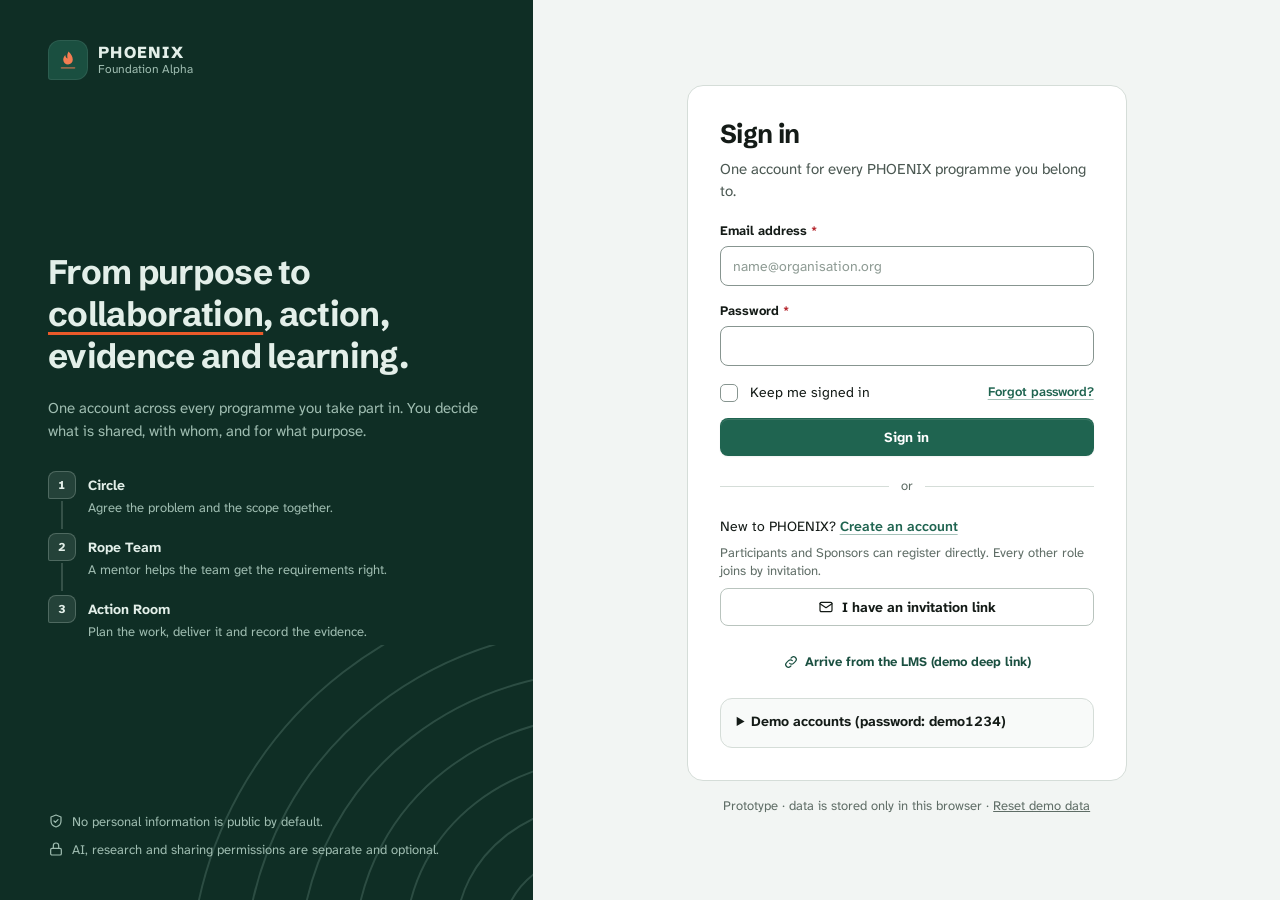
==== commit 84a1240d: "new theme setup" ====
--- a/index.html
+++ b/index.html
@@ -6,18 +6,21 @@
       name="viewport"
       content="width=device-width, initial-scale=1, viewport-fit=cover"
     />
-    <meta name="theme-color" content="#0b1329" />
-    <title>PHOENIX Foundation — Enterprise Platform</title>
+    <meta name="theme-color" content="#0f2e25" />
+    <title>PHOENIX Foundation Alpha — Prototype</title>
     <link rel="preconnect" href="https://fonts.googleapis.com" />
     <link rel="preconnect" href="https://fonts.gstatic.com" crossorigin />
     <link
-      href="https://fonts.googleapis.com/css2?family=Inter:wght@400;500;600;700;800&family=JetBrains+Mono:wght@500;600&family=Public+Sans:ital,wght@0,300..900;1,300..900&display=swap"
+      href="https://fonts.googleapis.com/css2?family=Atkinson+Hyperlegible+Next:ital,wght@0,200..800;1,200..800&family=Atkinson+Hyperlegible+Mono:wght@400..700&family=Schibsted+Grotesk:wght@500..900&display=swap"
       rel="stylesheet"
     />
-    <link rel="stylesheet" href="assets/css/app.css" />
-    <link rel="stylesheet" href="assets/css/features.css" />
-    <link rel="stylesheet" href="assets/css/design.css" />
-    <link rel="stylesheet" href="assets/css/theme.css" />
+    <!-- PHOENIX design language "Canopy & Ember": foundation, shell and components, then one sheet per product area -->
+    <link rel="stylesheet" href="assets/css/phoenix.css" />
+    <link rel="stylesheet" href="assets/css/screens/home.css" />
+    <link rel="stylesheet" href="assets/css/screens/workspaces.css" />
+    <link rel="stylesheet" href="assets/css/screens/conversations.css" />
+    <link rel="stylesheet" href="assets/css/screens/records.css" />
+    <link rel="stylesheet" href="assets/css/screens/admin.css" />
   </head>
   <body>
     <div id="app" aria-live="polite"></div>
--- a/assets/css/phoenix.css
+++ b/assets/css/phoenix.css
@@ -0,0 +1,3281 @@
+/* ==========================================================================
+   PHOENIX design language — "Canopy & Ember"  (v1, for review)
+   --------------------------------------------------------------------------
+   Canopy  — deep spruce green: structure, primary actions, selection.
+   Ember   — vivid signal orange: the signature. Active marker, keyboard focus,
+             the current step. Never a fill for large areas, never body text.
+   Mist    — cool green-grey neutrals. Surfaces separate by tone and hairlines
+             first, shadow second.
+   Plume   — the signature shape: three soft corners and one tight corner
+             (brand mark, active navigation, icon tiles, message bubbles).
+   Contour — faint topographic lines (the ascent of Circle → Rope Team →
+             Action Room). Decoration only: auth, empty states, sidebar plate.
+   Type    — Atkinson Hyperlegible Next (interface), Schibsted Grotesk
+             (headings, figures), Atkinson Hyperlegible Mono (codes, IDs).
+   Only loaded by styleguide.html in this phase. The live app is unchanged.
+   ========================================================================== */
+
+/* ---------- 1. Primitive tokens (never used directly by components) ---------- */
+:root {
+  --canopy-50: #eef7f3;
+  --canopy-100: #d9ede5;
+  --canopy-200: #b3d9cb;
+  --canopy-300: #7dbba6;
+  --canopy-400: #4c9a81;
+  --canopy-500: #2a7d65;
+  --canopy-600: #1f6450;
+  --canopy-700: #1a4f40;
+  --canopy-800: #143d31;
+  --canopy-900: #0f2e25;
+  --canopy-950: #0b211b;
+
+  --ember-50: #fef2ec;
+  --ember-100: #fde3d7;
+  --ember-300: #f8a27f;
+  --ember-400: #f57d52;
+  --ember-500: #ea5a2a;
+  --ember-600: #cc4218;
+  --ember-700: #a8320f;
+
+  --mist-0: #ffffff;
+  --mist-25: #f8faf9;
+  --mist-50: #f2f5f3;
+  --mist-100: #e7ece9;
+  --mist-200: #d5ddd8;
+  --mist-300: #b9c4be;
+  --mist-400: #8e9b94;
+  --mist-500: #5f6d66;
+  --mist-600: #4c5953;
+  --mist-700: #36423c;
+  --mist-800: #232d28;
+  --mist-900: #141b17;
+
+  --fern-50: #eff7e8;
+  --fern-200: #c4e0ad;
+  --fern-600: #3d7a1c;
+  --fern-700: #2f6114;
+  --amber-50: #fff6dc;
+  --amber-200: #f5d98c;
+  --amber-500: #e3a008;
+  --amber-700: #8a5a00;
+  --rose-50: #fdeeee;
+  --rose-200: #f3c3c3;
+  --rose-500: #d23b3b;
+  --rose-700: #b4232a;
+  --sky-50: #ebf3fc;
+  --sky-200: #bcd5f2;
+  --sky-700: #1e5aa8;
+  --plum-50: #f4eef8;
+  --plum-700: #6e4592;
+  --lagoon-50: #e6f4f5;
+  --lagoon-700: #0f6f7a;
+  --slate-50: #eef0f6;
+  --slate-700: #46557f;
+}
+
+/* ---------- 2. Semantic tokens: light ---------- */
+:root {
+  color-scheme: light;
+  /* surfaces */
+  --bg: var(--mist-50);
+  --surface: var(--mist-0);
+  --surface-2: var(--mist-25);
+  --sunk: var(--mist-50);
+  --raised: var(--mist-0);
+  --overlay: var(--mist-0);
+  --inverse: var(--canopy-950);
+  --on-inverse: #eef5f1;
+  --plate: var(--canopy-900);
+  --on-plate: #e3efe9;
+  --on-plate-2: #9fbdb1;
+  /* lines */
+  --line: var(--mist-200);
+  --line-soft: var(--mist-100);
+  --line-strong: var(--mist-300);
+  --line-input: #879590;
+  /* text */
+  --text: var(--mist-900);
+  --text-2: var(--mist-600);
+  --text-3: var(--mist-500);
+  --text-dis: var(--mist-400);
+  /* brand */
+  --primary: var(--canopy-600);
+  --primary-hover: var(--canopy-700);
+  --primary-press: var(--canopy-800);
+  --on-primary: #ffffff;
+  --primary-soft: var(--canopy-50);
+  --primary-soft-2: var(--canopy-100);
+  --primary-text: var(--canopy-700);
+  --link: var(--canopy-600);
+  --signal: var(--ember-500);
+  --signal-text: var(--ember-700);
+  --signal-soft: var(--ember-50);
+  --focus: var(--ember-600);
+  --select: rgba(31, 100, 80, 0.14);
+  --scrim: rgba(11, 33, 27, 0.52);
+  /* meaning: fg (text/icon), bg (tint), bd (border), solid */
+  --ok: var(--fern-700);
+  --ok-bg: var(--fern-50);
+  --ok-bd: var(--fern-200);
+  --ok-solid: var(--fern-600);
+  --warn: var(--amber-700);
+  --warn-bg: var(--amber-50);
+  --warn-bd: var(--amber-200);
+  --warn-solid: var(--amber-500);
+  --bad: var(--rose-700);
+  --bad-bg: var(--rose-50);
+  --bad-bd: var(--rose-200);
+  --bad-solid: var(--rose-500);
+  --info: var(--sky-700);
+  --info-bg: var(--sky-50);
+  --info-bd: var(--sky-200);
+  --neutral: var(--mist-600);
+  --neutral-bg: var(--mist-100);
+  --neutral-bd: var(--mist-200);
+  /* space kinds — wayfinding only, never status */
+  --k-circle: var(--plum-700);
+  --k-circle-bg: var(--plum-50);
+  --k-rope: var(--lagoon-700);
+  --k-rope-bg: var(--lagoon-50);
+  --k-room: var(--slate-700);
+  --k-room-bg: var(--slate-50);
+  /* elevation (tinted with canopy, never pure black) */
+  --sh-0: none;
+  --sh-1: 0 1px 2px rgba(15, 46, 37, 0.06);
+  --sh-2: 0 2px 4px rgba(15, 46, 37, 0.06), 0 10px 24px -8px rgba(15, 46, 37, 0.18);
+  --sh-3: 0 6px 12px rgba(15, 46, 37, 0.08), 0 28px 56px -16px rgba(15, 46, 37, 0.32);
+  --contour-ink: rgba(31, 100, 80, 0.1);
+}
+
+/* ---------- 3. Semantic tokens: dark ---------- */
+/* Elevation in dark = lighter surface, not bigger shadow. No pure black. Accents lifted, not neon. */
+@media (prefers-color-scheme: dark) {
+  :root:not([data-theme='light']) {
+    color-scheme: dark;
+    --bg: #0c1210;
+    --surface: #121a17;
+    --surface-2: #151e1a;
+    --sunk: #0a0f0d;
+    --raised: #18221e;
+    --overlay: #1d2924;
+    --inverse: #e3efe9;
+    --on-inverse: #0b211b;
+    --plate: #0f241d;
+    --on-plate: #e3efe9;
+    --on-plate-2: #8fb1a4;
+    --line: #26332d;
+    --line-soft: #1d2924;
+    --line-strong: #364740;
+    --line-input: #5f716a;
+    --text: #e6ede9;
+    --text-2: #a9b7b0;
+    --text-3: #879690;
+    --text-dis: #5c6b64;
+    --primary: #45a585;
+    --primary-hover: #5bb797;
+    --primary-press: #3a8e72;
+    --on-primary: #04110c;
+    --primary-soft: rgba(69, 165, 133, 0.12);
+    --primary-soft-2: rgba(69, 165, 133, 0.2);
+    --primary-text: #7fcbb0;
+    --link: #7fcbb0;
+    --signal: #f26b3d;
+    --signal-text: #f8a27f;
+    --signal-soft: rgba(242, 107, 61, 0.14);
+    --focus: #f57d52;
+    --select: rgba(69, 165, 133, 0.22);
+    --scrim: rgba(3, 8, 6, 0.66);
+    --ok: #8fcf6c;
+    --ok-bg: rgba(143, 207, 108, 0.12);
+    --ok-bd: rgba(143, 207, 108, 0.3);
+    --ok-solid: #6fb34a;
+    --warn: #f2c25a;
+    --warn-bg: rgba(242, 194, 90, 0.12);
+    --warn-bd: rgba(242, 194, 90, 0.3);
+    --warn-solid: #e3a008;
+    --bad: #f28b85;
+    --bad-bg: rgba(242, 139, 133, 0.12);
+    --bad-bd: rgba(242, 139, 133, 0.3);
+    --bad-solid: #e05a55;
+    --info: #8db8f0;
+    --info-bg: rgba(141, 184, 240, 0.12);
+    --info-bd: rgba(141, 184, 240, 0.3);
+    --neutral: #a9b7b0;
+    --neutral-bg: rgba(169, 183, 176, 0.12);
+    --neutral-bd: rgba(169, 183, 176, 0.26);
+    --k-circle: #c8a6e6;
+    --k-circle-bg: rgba(200, 166, 230, 0.12);
+    --k-rope: #6fd0d8;
+    --k-rope-bg: rgba(111, 208, 216, 0.12);
+    --k-room: #a9b6e3;
+    --k-room-bg: rgba(169, 182, 227, 0.12);
+    --sh-1: 0 1px 2px rgba(0, 0, 0, 0.4);
+    --sh-2: 0 2px 4px rgba(0, 0, 0, 0.35), 0 12px 28px -8px rgba(0, 0, 0, 0.55);
+    --sh-3: 0 6px 14px rgba(0, 0, 0, 0.4), 0 30px 60px -16px rgba(0, 0, 0, 0.7);
+    --contour-ink: rgba(127, 203, 176, 0.08);
+  }
+}
+:root[data-theme='dark'] {
+  color-scheme: dark;
+  --bg: #0c1210;
+  --surface: #121a17;
+  --surface-2: #151e1a;
+  --sunk: #0a0f0d;
+  --raised: #18221e;
+  --overlay: #1d2924;
+  --inverse: #e3efe9;
+  --on-inverse: #0b211b;
+  --plate: #0f241d;
+  --on-plate: #e3efe9;
+  --on-plate-2: #8fb1a4;
+  --line: #26332d;
+  --line-soft: #1d2924;
+  --line-strong: #364740;
+  --line-input: #5f716a;
+  --text: #e6ede9;
+  --text-2: #a9b7b0;
+  --text-3: #879690;
+  --text-dis: #5c6b64;
+  --primary: #45a585;
+  --primary-hover: #5bb797;
+  --primary-press: #3a8e72;
+  --on-primary: #04110c;
+  --primary-soft: rgba(69, 165, 133, 0.12);
+  --primary-soft-2: rgba(69, 165, 133, 0.2);
+  --primary-text: #7fcbb0;
+  --link: #7fcbb0;
+  --signal: #f26b3d;
+  --signal-text: #f8a27f;
+  --signal-soft: rgba(242, 107, 61, 0.14);
+  --focus: #f57d52;
+  --select: rgba(69, 165, 133, 0.22);
+  --scrim: rgba(3, 8, 6, 0.66);
+  --ok: #8fcf6c;
+  --ok-bg: rgba(143, 207, 108, 0.12);
+  --ok-bd: rgba(143, 207, 108, 0.3);
+  --ok-solid: #6fb34a;
+  --warn: #f2c25a;
+  --warn-bg: rgba(242, 194, 90, 0.12);
+  --warn-bd: rgba(242, 194, 90, 0.3);
+  --warn-solid: #e3a008;
+  --bad: #f28b85;
+  --bad-bg: rgba(242, 139, 133, 0.12);
+  --bad-bd: rgba(242, 139, 133, 0.3);
+  --bad-solid: #e05a55;
+  --info: #8db8f0;
+  --info-bg: rgba(141, 184, 240, 0.12);
+  --info-bd: rgba(141, 184, 240, 0.3);
+  --neutral: #a9b7b0;
+  --neutral-bg: rgba(169, 183, 176, 0.12);
+  --neutral-bd: rgba(169, 183, 176, 0.26);
+  --k-circle: #c8a6e6;
+  --k-circle-bg: rgba(200, 166, 230, 0.12);
+  --k-rope: #6fd0d8;
+  --k-rope-bg: rgba(111, 208, 216, 0.12);
+  --k-room: #a9b6e3;
+  --k-room-bg: rgba(169, 182, 227, 0.12);
+  --sh-1: 0 1px 2px rgba(0, 0, 0, 0.4);
+  --sh-2: 0 2px 4px rgba(0, 0, 0, 0.35), 0 12px 28px -8px rgba(0, 0, 0, 0.55);
+  --sh-3: 0 6px 14px rgba(0, 0, 0, 0.4), 0 30px 60px -16px rgba(0, 0, 0, 0.7);
+  --contour-ink: rgba(127, 203, 176, 0.08);
+}
+
+/* ---------- 4. Scale tokens: type, space, shape, motion, layout ---------- */
+:root {
+  --font: 'Atkinson Hyperlegible Next', system-ui, -apple-system, 'Segoe UI', Roboto, sans-serif;
+  --font-head: 'Schibsted Grotesk', 'Atkinson Hyperlegible Next', system-ui, sans-serif;
+  --mono: 'Atkinson Hyperlegible Mono', ui-monospace, 'SFMono-Regular', Menlo, Consolas, monospace;
+  /* type: size / line-height (4px rhythm) */
+  --fs-display: 34px;
+  --lh-display: 40px;
+  --fs-h1: 26px;
+  --lh-h1: 32px;
+  --fs-h2: 19px;
+  --lh-h2: 26px;
+  --fs-h3: 16px;
+  --lh-h3: 22px;
+  --fs-body: 14px;
+  --lh-body: 20px;
+  --fs-sm: 13px;
+  --lh-sm: 18px;
+  --fs-xs: 12px;
+  --lh-xs: 16px;
+  /* space: 4px base */
+  --s-0: 2px;
+  --s-1: 4px;
+  --s-2: 8px;
+  --s-3: 12px;
+  --s-4: 16px;
+  --s-5: 20px;
+  --s-6: 24px;
+  --s-8: 32px;
+  --s-10: 40px;
+  --s-12: 48px;
+  --s-16: 64px;
+  /* shape */
+  --r-xs: 4px;
+  --r-sm: 6px;
+  --r-md: 8px;
+  --r-lg: 12px;
+  --r-xl: 16px;
+  --r-full: 999px;
+  --r-plume: 12px 12px 12px 3px;
+  --r-plume-sm: 8px 8px 8px 2px;
+  /* motion: short, purposeful; reduced-motion respected */
+  --t-fast: 120ms;
+  --t-med: 200ms;
+  --t-slow: 280ms;
+  --ease: cubic-bezier(0.2, 0.8, 0.2, 1);
+  --ease-in: cubic-bezier(0.4, 0, 1, 1);
+  /* layout */
+  --side-w: 264px;
+  --side-w-compact: 72px;
+  --top-h: 60px;
+  --content-max: 1320px;
+  --gutter: 32px;
+  --grid-gap: 20px;
+  /* control heights */
+  --h-sm: 32px;
+  --h-md: 38px;
+  --h-lg: 44px;
+}
+@media (max-width: 1023px) {
+  :root {
+    --gutter: 24px;
+  }
+}
+@media (max-width: 639px) {
+  :root {
+    --gutter: 16px;
+    --grid-gap: 16px;
+    --fs-h1: 22px;
+    --lh-h1: 28px;
+    --fs-display: 28px;
+    --lh-display: 34px;
+  }
+}
+
+/* ---------- 5. Base ---------- */
+*,
+*::before,
+*::after {
+  box-sizing: border-box;
+}
+html,
+body {
+  margin: 0;
+  background: var(--bg);
+}
+body,
+.ph {
+  font-family: var(--font);
+  font-size: var(--fs-body);
+  line-height: var(--lh-body);
+  color: var(--text);
+  font-feature-settings: 'tnum' 1;
+  -webkit-font-smoothing: antialiased;
+  text-rendering: optimizeLegibility;
+}
+::selection {
+  background: var(--select);
+}
+img,
+svg {
+  display: block;
+}
+button,
+input,
+select,
+textarea {
+  font: inherit;
+  color: inherit;
+}
+p {
+  margin: 0;
+}
+a {
+  color: var(--link);
+}
+:focus {
+  outline: none;
+}
+:focus-visible {
+  outline: 2px solid var(--focus);
+  outline-offset: 2px;
+  border-radius: var(--r-sm);
+}
+@media (prefers-reduced-motion: reduce) {
+  *,
+  *::before,
+  *::after {
+    animation-duration: 1ms !important;
+    transition-duration: 1ms !important;
+  }
+}
+code,
+.mono {
+  font-family: var(--mono);
+  font-size: 0.92em;
+}
+.skip {
+  position: fixed;
+  left: 12px;
+  top: -60px;
+  z-index: 100;
+  padding: 10px 14px;
+  border-radius: var(--r-md);
+  background: var(--inverse);
+  color: var(--on-inverse);
+  font-weight: 700;
+}
+.skip:focus {
+  top: 12px;
+}
+.sr {
+  position: absolute;
+  width: 1px;
+  height: 1px;
+  overflow: hidden;
+  clip: rect(0 0 0 0);
+  white-space: nowrap;
+}
+
+/* ---------- 6. Typography ---------- */
+/* tabular figures are for data; headings use normal spacing (Schibsted widens punctuation under tnum) */
+.display,
+.h1,
+.h2,
+.wm b,
+.fs legend,
+.empty b {
+  font-feature-settings: normal;
+}
+.display,
+.h1,
+.h2 {
+  font-family: var(--font-head);
+  color: var(--text);
+  margin: 0;
+  font-weight: 700;
+}
+.display {
+  font-size: var(--fs-display);
+  line-height: var(--lh-display);
+  letter-spacing: -0.02em;
+}
+.h1 {
+  font-size: var(--fs-h1);
+  line-height: var(--lh-h1);
+  letter-spacing: -0.015em;
+}
+.h2 {
+  font-size: var(--fs-h2);
+  line-height: var(--lh-h2);
+  letter-spacing: -0.01em;
+  font-weight: 650;
+}
+.h3 {
+  font-size: var(--fs-h3);
+  line-height: var(--lh-h3);
+  font-weight: 700;
+  margin: 0;
+}
+.sub {
+  color: var(--text-2);
+  font-size: 15px;
+  line-height: 22px;
+  margin-top: var(--s-1);
+}
+.muted {
+  color: var(--text-2);
+}
+.cap {
+  color: var(--text-3);
+  font-size: var(--fs-sm);
+  line-height: var(--lh-sm);
+}
+/* eyebrow: sentence case, canopy, with an ember tick */
+.over {
+  display: inline-flex;
+  align-items: center;
+  gap: 6px;
+  font-size: var(--fs-xs);
+  line-height: var(--lh-xs);
+  font-weight: 700;
+  color: var(--primary-text);
+  margin: 0;
+}
+.over::before {
+  content: '';
+  width: 6px;
+  height: 6px;
+  border-radius: 1px 3px 3px 3px;
+  background: var(--signal);
+}
+.statnum {
+  font-family: var(--font-head);
+  font-feature-settings: normal;
+  font-variant-numeric: proportional-nums;
+  font-size: 30px;
+  line-height: 34px;
+  font-weight: 700;
+  letter-spacing: -0.02em;
+}
+.lnk {
+  color: var(--link);
+  font-weight: 600;
+  text-decoration: underline;
+  text-decoration-thickness: 1px;
+  text-underline-offset: 3px;
+  text-decoration-color: color-mix(in srgb, currentColor 40%, transparent);
+}
+.lnk:hover {
+  text-decoration-color: currentColor;
+}
+
+/* ---------- 7. Layout primitives ---------- */
+.row {
+  display: flex;
+  align-items: center;
+  gap: var(--s-3);
+}
+.col {
+  display: flex;
+  flex-direction: column;
+  gap: var(--s-3);
+}
+.wrap {
+  flex-wrap: wrap;
+}
+.grow {
+  flex: 1;
+}
+.g12 {
+  display: grid;
+  grid-template-columns: repeat(12, minmax(0, 1fr));
+  gap: var(--grid-gap);
+}
+.c12 { grid-column: span 12; }
+.c8 { grid-column: span 8; }
+.c7 { grid-column: span 7; }
+.c6 { grid-column: span 6; }
+.c5 { grid-column: span 5; }
+.c4 { grid-column: span 4; }
+.c3 { grid-column: span 3; }
+.g2,
+.g3 {
+  display: grid;
+  gap: var(--grid-gap);
+  grid-template-columns: repeat(2, minmax(0, 1fr));
+}
+.g3 {
+  grid-template-columns: repeat(3, minmax(0, 1fr));
+}
+.section-gap {
+  height: var(--s-6);
+}
+@media (max-width: 1023px) {
+  .c8, .c7, .c6, .c5, .c4, .c3 { grid-column: span 12; }
+  .g3 { grid-template-columns: repeat(2, minmax(0, 1fr)); }
+}
+@media (max-width: 639px) {
+  .g2, .g3 { grid-template-columns: minmax(0, 1fr); }
+  .hide-sm { display: none !important; }
+}
+@media (max-width: 1023px) {
+  .hide-md { display: none !important; }
+}
+
+/* ---------- 8. App shell ---------- */
+.app {
+  display: grid;
+  grid-template-columns: var(--side-w) minmax(0, 1fr);
+  min-height: 100vh;
+  transition: grid-template-columns var(--t-slow) var(--ease);
+}
+.app.is-compact {
+  grid-template-columns: var(--side-w-compact) minmax(0, 1fr);
+}
+.main {
+  min-width: 0;
+  display: flex;
+  flex-direction: column;
+}
+.content {
+  width: 100%;
+  /* content uses the full width beside the sidebar */
+  max-width: none;
+  margin: 0 auto;
+  padding: var(--s-6) var(--gutter) var(--s-12);
+}
+
+/* Sidebar: a light rail under a dark "plate" that carries the brand and the programme. */
+.side {
+  position: sticky;
+  top: 0;
+  height: 100vh;
+  display: flex;
+  flex-direction: column;
+  background: var(--surface);
+  border-right: 1px solid var(--line);
+  overflow: hidden;
+  z-index: 30;
+}
+.side-plate {
+  position: relative;
+  display: flex;
+  flex-direction: column;
+  gap: var(--s-3);
+  padding: var(--s-4) var(--s-4) var(--s-4);
+  margin: var(--s-2);
+  border-radius: var(--r-lg);
+  background: var(--plate);
+  color: var(--on-plate);
+  overflow: hidden;
+  isolation: isolate;
+}
+.side-plate::after {
+  content: '';
+  position: absolute;
+  inset: 0;
+  z-index: -1;
+  background: var(--contour) right -40px top -30px / 260px auto no-repeat;
+  opacity: 0.5;
+}
+.brand {
+  display: flex;
+  align-items: center;
+  gap: 10px;
+  color: inherit;
+  text-decoration: none;
+  min-width: 0;
+}
+.mark {
+  flex: none;
+  width: 36px;
+  height: 36px;
+  border-radius: var(--r-plume);
+  display: grid;
+  place-items: center;
+  background: var(--canopy-700);
+  color: var(--ember-400);
+  box-shadow: inset 0 0 0 1px rgba(255, 255, 255, 0.08);
+}
+.wm {
+  display: flex;
+  flex-direction: column;
+  min-width: 0;
+}
+.wm b {
+  font-family: var(--font-head);
+  font-weight: 800;
+  font-size: 16px;
+  letter-spacing: 0.08em;
+  line-height: 18px;
+}
+.wm span {
+  font-size: var(--fs-xs);
+  line-height: var(--lh-xs);
+  color: var(--on-plate-2);
+}
+.side-ctx {
+  display: flex;
+  flex-direction: column;
+  padding: var(--s-2) var(--s-3);
+  border-radius: var(--r-md);
+  background: rgba(255, 255, 255, 0.06);
+  border: 1px solid rgba(255, 255, 255, 0.08);
+  min-width: 0;
+}
+.side-ctx small {
+  font-size: 11px;
+  line-height: 14px;
+  color: var(--on-plate-2);
+  font-weight: 700;
+}
+.side-ctx span {
+  font-size: var(--fs-sm);
+  line-height: var(--lh-sm);
+  font-weight: 600;
+  white-space: nowrap;
+  overflow: hidden;
+  text-overflow: ellipsis;
+}
+.side-nav {
+  flex: 1;
+  overflow-y: auto;
+  padding: var(--s-2) var(--s-3) var(--s-4);
+  display: flex;
+  flex-direction: column;
+  gap: 2px;
+  scrollbar-width: thin;
+}
+.side-nav > * {
+  flex: none;
+}
+.navsec {
+  font-size: 11px;
+  line-height: 14px;
+  font-weight: 700;
+  color: var(--text-3);
+  padding: var(--s-4) var(--s-3) var(--s-1);
+  white-space: nowrap;
+}
+.nav {
+  position: relative;
+  display: flex;
+  align-items: center;
+  gap: var(--s-3);
+  height: 38px;
+  padding: 0 var(--s-3);
+  border-radius: var(--r-md);
+  color: var(--text-2);
+  font-weight: 600;
+  text-decoration: none;
+  white-space: nowrap;
+  transition: background var(--t-fast), color var(--t-fast);
+}
+.nav svg {
+  flex: none;
+  color: var(--text-3);
+  transition: color var(--t-fast);
+}
+.nav .t {
+  flex: 1;
+  overflow: hidden;
+  text-overflow: ellipsis;
+}
+.nav:hover {
+  background: var(--sunk);
+  color: var(--text);
+}
+.nav:hover svg {
+  color: var(--text-2);
+}
+/* active: filled canopy plume + ember notch outside the pill */
+.nav.on {
+  background: var(--primary);
+  color: var(--on-primary);
+  border-radius: var(--r-plume);
+}
+.nav.on svg {
+  color: var(--on-primary);
+}
+.nav.on::before {
+  content: '';
+  position: absolute;
+  left: -12px;
+  top: 9px;
+  bottom: 9px;
+  width: 4px;
+  border-radius: 0 3px 3px 0;
+  background: var(--signal);
+}
+.ncount {
+  min-width: 22px;
+  height: 20px;
+  padding: 0 6px;
+  border-radius: var(--r-sm);
+  display: inline-grid;
+  place-items: center;
+  font-size: 11.5px;
+  font-weight: 700;
+  background: var(--signal-soft);
+  color: var(--signal-text);
+}
+.nav.on .ncount {
+  background: rgba(255, 255, 255, 0.18);
+  color: var(--on-primary);
+}
+.side-close {
+  display: none;
+}
+/* the footer only holds "Close menu" for the phone drawer */
+@media (min-width: 1024px) {
+  .side-foot {
+    display: none;
+  }
+}
+.top .menubtn {
+  display: none;
+}
+button.nav {
+  width: 100%;
+  border: 0;
+  background: none;
+  font: inherit;
+  text-align: left;
+  cursor: pointer;
+}
+.umenu-theme {
+  display: flex;
+  align-items: center;
+  justify-content: space-between;
+  gap: var(--s-3);
+  padding: var(--s-2) var(--s-3);
+  border-top: 1px solid var(--line-soft);
+  border-bottom: 1px solid var(--line-soft);
+  margin: 0 -6px 6px;
+}
+.umenu-theme .seg button {
+  height: 26px;
+  padding: 0 8px;
+  font-size: var(--fs-xs);
+}
+.side-foot {
+  padding: var(--s-2) var(--s-3) var(--s-3);
+  border-top: 1px solid var(--line-soft);
+  display: flex;
+  flex-direction: column;
+  gap: 2px;
+}
+.nav .ts {
+  display: none;
+}
+@media (min-width: 1024px) {
+/* compact (icon) mode */
+.app.is-compact .side-plate {
+  padding: var(--s-3) 0;
+  align-items: center;
+  margin: var(--s-2) var(--s-2);
+}
+.app.is-compact .wm,
+.app.is-compact .side-ctx,
+.app.is-compact .nav .t,
+.app.is-compact .navsec span {
+  display: none;
+}
+.app.is-compact .nav .ts {
+  display: block;
+  max-width: 60px;
+  overflow: hidden;
+  text-overflow: ellipsis;
+  font-size: 10.5px;
+  line-height: 12px;
+  font-weight: 700;
+}
+.app.is-compact .side-nav,
+.app.is-compact .side-foot {
+  padding-left: var(--s-2);
+  padding-right: var(--s-2);
+  align-items: center;
+}
+.app.is-compact .navsec {
+  padding: var(--s-2) 0;
+  width: 32px;
+}
+.app.is-compact .navsec::after {
+  content: '';
+  display: block;
+  height: 1px;
+  background: var(--line);
+}
+.app.is-compact .nav {
+  width: 60px;
+  height: 52px;
+  flex-direction: column;
+  justify-content: center;
+  gap: 3px;
+  padding: 0;
+}
+.app.is-compact .nav.on::before {
+  left: -8px;
+  top: 14px;
+  bottom: 14px;
+}
+.app.is-compact .side-foot .nav {
+  height: 40px;
+}
+.app.is-compact .ncount {
+  position: absolute;
+  top: 3px;
+  right: 2px;
+  min-width: 0;
+  width: 8px;
+  height: 8px;
+  padding: 0;
+  font-size: 0;
+  border-radius: 50%;
+  background: var(--signal);
+  box-shadow: 0 0 0 2px var(--surface);
+}
+/* tooltip label when compact (hover and keyboard focus) */
+.app.is-compact .nav[data-tip]:hover::after,
+.app.is-compact .nav[data-tip]:focus-visible::after {
+  content: attr(data-tip);
+  position: absolute;
+  left: calc(100% + 12px);
+  top: 50%;
+  transform: translateY(-50%);
+  padding: 6px 10px;
+  border-radius: var(--r-sm);
+  background: var(--inverse);
+  color: var(--on-inverse);
+  font-size: var(--fs-sm);
+  font-weight: 600;
+  white-space: nowrap;
+  box-shadow: var(--sh-2);
+  pointer-events: none;
+  z-index: 50;
+}
+.app.is-compact .side {
+  overflow: visible;
+}
+}
+
+/* Top bar */
+.top {
+  position: sticky;
+  top: 0;
+  z-index: 20;
+  height: var(--top-h);
+  display: flex;
+  align-items: center;
+  gap: var(--s-3);
+  padding: 0 var(--gutter);
+  background: var(--bg);
+  border-bottom: 1px solid var(--line);
+}
+.mbrand {
+  display: none;
+}
+.ctx {
+  display: flex;
+  align-items: center;
+  gap: var(--s-2);
+  height: 44px;
+  padding: 0 var(--s-3) 0 var(--s-2);
+  border: 1px solid transparent;
+  border-radius: var(--r-md);
+  background: none;
+  cursor: pointer;
+  text-align: left;
+}
+.ctx:hover {
+  background: var(--surface);
+  border-color: var(--line);
+}
+.ctxt {
+  display: flex;
+  flex-direction: column;
+}
+.ctxt b {
+  font-size: var(--fs-body);
+  line-height: 18px;
+  font-weight: 700;
+}
+.ctxt small {
+  font-size: var(--fs-xs);
+  line-height: 16px;
+  color: var(--text-3);
+  font-weight: 600;
+}
+.iconbtn {
+  position: relative;
+  width: 38px;
+  height: 38px;
+  display: inline-grid;
+  place-items: center;
+  border: 1px solid transparent;
+  border-radius: var(--r-md);
+  background: none;
+  color: var(--text-2);
+  cursor: pointer;
+  transition: background var(--t-fast), color var(--t-fast);
+}
+.iconbtn:hover,
+.iconbtn.on {
+  background: var(--surface);
+  border-color: var(--line);
+  color: var(--text);
+}
+.badge {
+  position: absolute;
+  top: 3px;
+  right: 2px;
+  min-width: 17px;
+  height: 17px;
+  padding: 0 4px;
+  border-radius: var(--r-full);
+  background: var(--signal);
+  color: #fff;
+  font-size: 10.5px;
+  font-weight: 800;
+  display: grid;
+  place-items: center;
+  box-shadow: 0 0 0 2px var(--bg);
+}
+.who {
+  display: flex;
+  align-items: center;
+  gap: var(--s-2);
+  height: 40px;
+  padding: 0 var(--s-2) 0 4px;
+  border: 1px solid var(--line);
+  border-radius: var(--r-full);
+  background: var(--surface);
+  font-weight: 600;
+  cursor: pointer;
+}
+.who:hover,
+.who.on {
+  border-color: var(--line-strong);
+}
+.who-chev {
+  color: var(--text-3);
+}
+.nwrap,
+.uwrap {
+  position: relative;
+}
+/* phone: bottom bar + drawer */
+.bnav {
+  display: none;
+}
+.scrim {
+  position: fixed;
+  inset: 0;
+  background: var(--scrim);
+  z-index: 40;
+  animation: fade var(--t-med) var(--ease);
+}
+@media (max-width: 1023px) {
+  .app,
+  .app.is-compact {
+    grid-template-columns: minmax(0, 1fr);
+  }
+  .side {
+    position: fixed;
+    inset: 0 auto 0 0;
+    width: min(304px, 86vw);
+    transform: translateX(-104%);
+    transition: transform var(--t-slow) var(--ease);
+    box-shadow: var(--sh-3);
+    z-index: 45;
+  }
+  .app.is-drawer .side {
+    transform: none;
+  }
+  .top .menubtn {
+    display: inline-grid;
+  }
+  .side-collapse {
+    display: none;
+  }
+  .side-close {
+    display: flex;
+  }
+  .mbrand {
+    display: flex;
+    align-items: center;
+    gap: var(--s-2);
+  }
+}
+@media (max-width: 639px) {
+  .top {
+    height: 56px;
+    gap: var(--s-2);
+    padding: 0 var(--s-3);
+  }
+  .top .mbrand {
+    display: none;
+  }
+  .ctx {
+    min-width: 0;
+    flex: 1;
+    padding-left: var(--s-1);
+  }
+  .ctxt {
+    min-width: 0;
+  }
+  .ctxt b {
+    white-space: nowrap;
+    overflow: hidden;
+    text-overflow: ellipsis;
+  }
+  .top .grow {
+    display: none;
+  }
+  .ctxt small {
+    max-width: 44vw;
+    overflow: hidden;
+    text-overflow: ellipsis;
+    white-space: nowrap;
+  }
+  .bnav {
+    position: sticky;
+    bottom: 0;
+    z-index: 20;
+    display: grid;
+    grid-auto-flow: column;
+    grid-auto-columns: 1fr;
+    padding: 6px 8px calc(6px + env(safe-area-inset-bottom));
+    background: var(--surface);
+    border-top: 1px solid var(--line);
+  }
+  .bn {
+    display: flex;
+    flex-direction: column;
+    align-items: center;
+    gap: 2px;
+    padding: 6px 0;
+    border-radius: var(--r-md);
+    color: var(--text-3);
+    font-size: 11.5px;
+    font-weight: 700;
+    text-decoration: none;
+  }
+  .bn .bi {
+    width: 44px;
+    height: 28px;
+    display: grid;
+    place-items: center;
+    border-radius: var(--r-plume-sm);
+  }
+  .bn.on {
+    color: var(--primary-text);
+  }
+  .bn.on .bi {
+    background: var(--primary-soft-2);
+    color: var(--primary-text);
+  }
+  .content {
+    padding-top: var(--s-4);
+  }
+}
+
+/* ---------- 9. Page header, breadcrumbs, tabs, segmented ---------- */
+.crumbs {
+  display: flex;
+  align-items: center;
+  flex-wrap: nowrap;
+  overflow: hidden;
+  gap: 2px;
+  margin: 0 0 var(--s-3);
+  padding: 0;
+  list-style: none;
+  font-size: var(--fs-sm);
+  line-height: var(--lh-sm);
+  color: var(--text-3);
+}
+.crumbs li {
+  display: flex;
+  align-items: center;
+  gap: 2px;
+  min-width: 0;
+}
+.crumbs li + li::before {
+  content: '/';
+  padding: 0 6px;
+  color: var(--line-strong);
+}
+.crumbs a {
+  color: var(--text-2);
+  text-decoration: none;
+  border-radius: var(--r-xs);
+  padding: 2px 4px;
+  margin: -2px -4px;
+}
+.crumbs a:hover {
+  color: var(--text);
+  background: var(--surface);
+}
+.crumbs [aria-current] {
+  color: var(--text);
+  font-weight: 600;
+  overflow: hidden;
+  text-overflow: ellipsis;
+  white-space: nowrap;
+  max-width: 32ch;
+}
+@media (max-width: 639px) {
+  /* phones: only the parent, as a back link */
+  .crumbs li:not(:nth-last-child(2)) {
+    display: none;
+  }
+  .crumbs li:nth-last-child(2)::before {
+    content: '‹';
+    padding: 0 4px 0 0;
+    font-size: 16px;
+    color: var(--text-2);
+  }
+}
+.phead,
+.shead-main {
+  display: flex;
+  align-items: flex-start;
+  gap: var(--s-4);
+  padding-bottom: var(--s-5);
+}
+.phead-t,
+.shead-t {
+  flex: 1;
+  min-width: 0;
+}
+.phead-a,
+.shead-a {
+  display: flex;
+  gap: var(--s-2);
+  flex-wrap: wrap;
+  justify-content: flex-end;
+}
+.shead-kind {
+  font-size: var(--fs-xs);
+  font-weight: 700;
+  color: var(--primary-text);
+  margin-bottom: 2px;
+}
+.shead-meta {
+  display: flex;
+  flex-wrap: wrap;
+  gap: 4px 20px;
+  margin-top: var(--s-2);
+  color: var(--text-3);
+  font-size: var(--fs-sm);
+}
+/* meta items are separated by space only, so wrapped lines never start with a stray separator */
+@media (max-width: 639px) {
+  .phead,
+  .shead-main {
+    flex-direction: column;
+  }
+  .phead-a,
+  .shead-a {
+    justify-content: flex-start;
+    width: 100%;
+  }
+}
+.tabs {
+  display: flex;
+  gap: var(--s-1);
+  border-bottom: 1px solid var(--line);
+  margin-bottom: var(--s-5);
+  overflow-x: auto;
+  scrollbar-width: none;
+}
+.tab {
+  position: relative;
+  display: inline-flex;
+  align-items: center;
+  gap: var(--s-2);
+  height: 42px;
+  padding: 0 var(--s-3);
+  border: 0;
+  background: none;
+  color: var(--text-2);
+  font-weight: 600;
+  white-space: nowrap;
+  cursor: pointer;
+  border-radius: var(--r-md) var(--r-md) 0 0;
+}
+.tab:hover {
+  color: var(--text);
+  background: var(--surface-2);
+}
+.tab.on {
+  color: var(--text);
+}
+.tab.on::after {
+  content: '';
+  position: absolute;
+  left: var(--s-2);
+  right: var(--s-2);
+  bottom: -1px;
+  height: 3px;
+  border-radius: 3px 3px 0 0;
+  background: var(--primary);
+}
+.cnt {
+  min-width: 20px;
+  height: 20px;
+  padding: 0 6px;
+  border-radius: var(--r-sm);
+  background: var(--neutral-bg);
+  color: var(--text-2);
+  font-size: 11.5px;
+  font-weight: 700;
+  display: inline-grid;
+  place-items: center;
+}
+.tab.on .cnt {
+  background: var(--primary-soft-2);
+  color: var(--primary-text);
+}
+.seg {
+  display: inline-flex;
+  padding: 3px;
+  gap: 2px;
+  border-radius: var(--r-md);
+  background: var(--sunk);
+  border: 1px solid var(--line);
+}
+.seg button {
+  height: 30px;
+  padding: 0 var(--s-3);
+  border: 0;
+  border-radius: 6px;
+  background: none;
+  color: var(--text-2);
+  font-weight: 600;
+  cursor: pointer;
+}
+.seg button[aria-pressed='true'] {
+  background: var(--surface);
+  color: var(--text);
+  box-shadow: var(--sh-1), 0 0 0 1px var(--line);
+}
+
+/* ---------- 10. Buttons ---------- */
+.btn {
+  display: inline-flex;
+  align-items: center;
+  justify-content: center;
+  gap: var(--s-2);
+  min-height: var(--h-md);
+  max-width: 100%;
+  padding: 0 var(--s-4);
+  border: 1px solid transparent;
+  border-radius: var(--r-md);
+  font-weight: 700;
+  font-size: var(--fs-body);
+  line-height: 1.2;
+  /* labels stay on one line, but may break rather than push a narrow column wider */
+  white-space: nowrap;
+  text-align: center;
+  text-decoration: none;
+  cursor: pointer;
+  transition: background var(--t-fast), border-color var(--t-fast), color var(--t-fast), box-shadow var(--t-fast);
+}
+.btn svg {
+  flex: none;
+}
+/* a button squeezed by a narrow column may break between words (never inside one) */
+.card .btn,
+.dv-act .btn,
+.phead-a .btn,
+.shead-a .btn {
+  white-space: normal;
+}
+/* table action cells are as narrow as their content: their labels stay on one line */
+.tbl .act .btn,
+.tbl td.act .btn,
+.dv-tbl td .btn {
+  white-space: nowrap;
+}
+.btn-p {
+  background: var(--primary);
+  color: var(--on-primary);
+  box-shadow: inset 0 1px 0 rgba(255, 255, 255, 0.12), var(--sh-1);
+}
+.btn-p:hover {
+  background: var(--primary-hover);
+}
+.btn-p:active {
+  background: var(--primary-press);
+}
+.btn-s {
+  background: var(--surface);
+  color: var(--text);
+  border-color: var(--line-strong);
+}
+.btn-s:hover {
+  background: var(--surface-2);
+  border-color: var(--text-3);
+}
+.btn-g {
+  background: none;
+  color: var(--primary-text);
+}
+.btn-g:hover {
+  background: var(--primary-soft);
+}
+.btn-d {
+  background: var(--bad-bg);
+  color: var(--bad);
+  border-color: var(--bad-bd);
+}
+.btn-d:hover {
+  background: var(--bad-solid);
+  color: #fff;
+  border-color: var(--bad-solid);
+}
+.btn-sm {
+  min-height: var(--h-sm);
+  padding: 0 var(--s-3);
+  font-size: var(--fs-sm);
+  gap: 6px;
+}
+.btn-lg {
+  min-height: var(--h-lg);
+  padding: 0 var(--s-5);
+}
+.btn-block {
+  width: 100%;
+}
+.btn:disabled,
+.btn[aria-disabled='true'] {
+  opacity: 0.45;
+  cursor: not-allowed;
+  box-shadow: none;
+}
+.btn.is-busy {
+  position: relative;
+  color: transparent !important;
+  pointer-events: none;
+}
+.btn.is-busy::after {
+  content: '';
+  position: absolute;
+  width: 16px;
+  height: 16px;
+  border-radius: 50%;
+  border: 2px solid currentColor;
+  border-color: var(--on-primary) var(--on-primary) transparent transparent;
+  animation: spin 0.7s linear infinite;
+}
+.actions {
+  display: flex;
+  justify-content: space-between;
+  align-items: center;
+  gap: var(--s-3);
+  padding-top: var(--s-4);
+  border-top: 1px solid var(--line-soft);
+  flex-wrap: wrap;
+}
+.actions > :last-child {
+  margin-left: auto;
+}
+@media (max-width: 639px) {
+  .btn {
+    min-height: var(--h-lg);
+  }
+  .btn-sm {
+    min-height: 36px;
+  }
+}
+
+/* ---------- 11. Form controls ---------- */
+.field {
+  display: flex;
+  flex-direction: column;
+  gap: 6px;
+  min-width: 0;
+}
+.lbl {
+  font-size: var(--fs-sm);
+  line-height: var(--lh-sm);
+  font-weight: 700;
+  color: var(--text);
+}
+.req {
+  color: var(--bad);
+  font-weight: 700;
+}
+.help {
+  font-size: var(--fs-xs);
+  line-height: var(--lh-xs);
+  color: var(--text-3);
+}
+.emsg {
+  display: flex;
+  align-items: center;
+  gap: 6px;
+  font-size: var(--fs-xs);
+  line-height: var(--lh-xs);
+  font-weight: 700;
+  color: var(--bad);
+}
+.input {
+  width: 100%;
+  height: 40px;
+  padding: 0 var(--s-3);
+  border: 1px solid var(--line-input);
+  border-radius: var(--r-md);
+  background: var(--surface);
+  color: var(--text);
+  transition: border-color var(--t-fast), box-shadow var(--t-fast);
+}
+textarea.input {
+  height: auto;
+  min-height: 88px;
+  padding: 10px var(--s-3);
+  resize: vertical;
+  line-height: var(--lh-body);
+}
+select.input {
+  appearance: none;
+  padding-right: 36px;
+  background-image: linear-gradient(45deg, transparent 50%, var(--text-3) 50%), linear-gradient(135deg, var(--text-3) 50%, transparent 50%);
+  background-position: calc(100% - 18px) 17px, calc(100% - 13px) 17px;
+  background-size: 5px 5px;
+  background-repeat: no-repeat;
+}
+.input::placeholder {
+  color: var(--text-dis);
+}
+.input:hover {
+  border-color: var(--text-3);
+}
+.input:focus {
+  outline: none;
+  border-color: var(--primary);
+  box-shadow: 0 0 0 3px var(--primary-soft-2);
+}
+.input.err,
+.input[aria-invalid='true'] {
+  border-color: var(--bad-solid);
+}
+.input.err:focus {
+  box-shadow: 0 0 0 3px var(--bad-bg);
+}
+.input[readonly],
+.input:disabled {
+  background: var(--sunk);
+  color: var(--text-2);
+  border-style: dashed;
+}
+.f2 {
+  display: grid;
+  grid-template-columns: repeat(2, minmax(0, 1fr));
+  gap: var(--s-4);
+}
+@media (max-width: 639px) {
+  .f2 {
+    grid-template-columns: minmax(0, 1fr);
+  }
+  .input {
+    height: 44px;
+    font-size: 16px; /* no zoom on iOS */
+  }
+}
+.fs {
+  border: 0;
+  margin: 0;
+  padding: 0 0 var(--s-5);
+  border-bottom: 1px solid var(--line-soft);
+  display: flex;
+  flex-direction: column;
+  gap: var(--s-4);
+}
+.fs legend {
+  font-family: var(--font-head);
+  font-size: 15px;
+  font-weight: 700;
+  padding: 0;
+  margin-bottom: var(--s-3);
+}
+.chk {
+  appearance: none;
+  flex: none;
+  width: 18px;
+  height: 18px;
+  margin: 1px 0 0;
+  border: 1.5px solid var(--line-input);
+  border-radius: 5px;
+  background: var(--surface);
+  display: grid;
+  place-items: center;
+  cursor: pointer;
+}
+.chk:checked {
+  background: var(--primary);
+  border-color: var(--primary);
+}
+.chk:checked::after {
+  content: '';
+  width: 9px;
+  height: 5px;
+  border: 2px solid var(--on-primary);
+  border-top: 0;
+  border-right: 0;
+  transform: translateY(-1px) rotate(-45deg);
+}
+.rad {
+  appearance: none;
+  width: 18px;
+  height: 18px;
+  border: 1.5px solid var(--line-input);
+  border-radius: 50%;
+  background: var(--surface);
+  cursor: pointer;
+}
+.rad:checked {
+  border: 5px solid var(--primary);
+}
+.chip {
+  display: inline-flex;
+  align-items: center;
+  gap: 6px;
+  height: 32px;
+  padding: 0 var(--s-3);
+  border: 1px solid var(--line-strong);
+  border-radius: var(--r-md);
+  background: var(--surface);
+  font-weight: 600;
+  font-size: var(--fs-sm);
+  cursor: pointer;
+}
+.chip:has(input:checked) {
+  background: var(--primary-soft);
+  border-color: var(--primary);
+  color: var(--primary-text);
+}
+.chip input {
+  position: absolute;
+  opacity: 0;
+  pointer-events: none;
+}
+.errsum {
+  border-radius: var(--r-md);
+}
+
+/* ---------- 12. Status badges, tags, avatars, tiles ---------- */
+/* Badge = tinted, rectangular-soft (6px), leading dot. Pill-round is reserved for counts. */
+.pill {
+  display: inline-flex;
+  align-items: center;
+  gap: 6px;
+  height: 22px;
+  padding: 0 8px 0 7px;
+  border-radius: var(--r-sm);
+  border: 1px solid var(--neutral-bd);
+  background: var(--neutral-bg);
+  color: var(--neutral);
+  font-size: var(--fs-xs);
+  font-weight: 700;
+  line-height: 1;
+  white-space: nowrap;
+  vertical-align: middle;
+}
+.pill::before {
+  content: '';
+  width: 6px;
+  height: 6px;
+  border-radius: 50%;
+  background: currentColor;
+  opacity: 0.85;
+}
+.p-green { background: var(--ok-bg); border-color: var(--ok-bd); color: var(--ok); }
+.p-amber { background: var(--warn-bg); border-color: var(--warn-bd); color: var(--warn); }
+.p-red { background: var(--bad-bg); border-color: var(--bad-bd); color: var(--bad); }
+.p-blue { background: var(--info-bg); border-color: var(--info-bd); color: var(--info); }
+.p-grey { background: var(--neutral-bg); border-color: var(--neutral-bd); color: var(--neutral); }
+.p-teal { background: var(--primary-soft); border-color: var(--primary-soft-2); color: var(--primary-text); }
+.p-purple { background: var(--k-circle-bg); border-color: transparent; color: var(--k-circle); }
+.p-navy { background: var(--k-room-bg); border-color: transparent; color: var(--k-room); }
+.ai-tag,
+.flag {
+  display: inline-flex;
+  align-items: center;
+  gap: 5px;
+  height: 22px;
+  padding: 0 8px;
+  border-radius: var(--r-sm);
+  font-size: var(--fs-xs);
+  font-weight: 700;
+}
+.ai-tag {
+  color: var(--signal-text);
+  background: var(--signal-soft);
+  border: 1px dashed color-mix(in srgb, var(--signal) 50%, transparent);
+}
+.flag {
+  color: var(--warn);
+  background: var(--warn-bg);
+}
+.av {
+  flex: none;
+  width: 32px;
+  height: 32px;
+  border-radius: 50%;
+  display: inline-grid;
+  place-items: center;
+  background: var(--primary-soft-2);
+  color: var(--primary-text);
+  font-weight: 800;
+  font-size: 13px;
+}
+.av.sm { width: 24px; height: 24px; font-size: 11px; }
+.av.lg { width: 48px; height: 48px; font-size: 18px; }
+.avstack {
+  display: flex;
+}
+.avstack .av {
+  box-shadow: 0 0 0 2px var(--surface);
+}
+.avstack .av + .av {
+  margin-left: -8px;
+}
+/* spaces and organizations are squares, people are circles */
+.orgmark,
+.av.sq {
+  border-radius: var(--r-md);
+}
+.tile {
+  flex: none;
+  width: 40px;
+  height: 40px;
+  display: inline-grid;
+  place-items: center;
+  border-radius: var(--r-plume);
+  background: var(--primary-soft);
+  color: var(--primary-text);
+}
+.t-teal { background: var(--k-rope-bg); color: var(--k-rope); }
+.t-purple { background: var(--k-circle-bg); color: var(--k-circle); }
+.t-navy { background: var(--k-room-bg); color: var(--k-room); }
+.t-soft { background: var(--neutral-bg); color: var(--text-3); }
+.t-ember { background: var(--signal-soft); color: var(--signal-text); }
+
+/* ---------- 13. Containers: panel (card), stat, description list ---------- */
+.card {
+  background: var(--surface);
+  border: 1px solid var(--line);
+  border-radius: var(--r-lg);
+  padding: var(--s-5);
+  min-width: 0;
+}
+.card-h {
+  display: flex;
+  align-items: flex-start;
+  justify-content: space-between;
+  flex-wrap: wrap;
+  gap: var(--s-3);
+  margin: calc(-1 * var(--s-1)) 0 var(--s-4);
+}
+.card-h > :first-child {
+  flex: 1 1 220px;
+  min-width: 0;
+}
+.card-h .h2 {
+  font-size: 16px;
+  line-height: 22px;
+}
+.card-h .cap {
+  margin-top: 2px;
+}
+.card.flush {
+  padding: 0;
+  overflow: hidden;
+}
+.card.flush > .card-h {
+  padding: var(--s-4) var(--s-5) 0;
+  margin: 0 0 var(--s-3);
+}
+.card.quiet {
+  background: var(--surface-2);
+  box-shadow: none;
+}
+.card.accent {
+  border-top: 3px solid var(--signal);
+}
+.kpis {
+  display: grid;
+  grid-template-columns: repeat(auto-fit, minmax(180px, 1fr));
+  border: 1px solid var(--line);
+  border-radius: var(--r-lg);
+  background: var(--surface);
+  overflow: hidden;
+}
+.kpi {
+  padding: var(--s-4) var(--s-5);
+  display: flex;
+  flex-direction: column;
+  gap: 2px;
+  border-right: 1px solid var(--line-soft);
+}
+.kpi:last-child {
+  border-right: 0;
+}
+.kpi .lt {
+  font-size: var(--fs-sm);
+  font-weight: 700;
+  color: var(--text-2);
+}
+.kpi .delta {
+  font-size: var(--fs-xs);
+  font-weight: 700;
+  color: var(--ok);
+}
+.kv2 {
+  display: grid;
+  grid-template-columns: minmax(140px, 32%) minmax(0, 1fr);
+  margin: 0;
+}
+.kv2 dt,
+.kv2 dd {
+  margin: 0;
+  padding: 10px 0;
+  border-bottom: 1px solid var(--line-soft);
+}
+.kv2 dt {
+  color: var(--text-3);
+  font-size: var(--fs-sm);
+  font-weight: 600;
+  padding-right: var(--s-4);
+}
+.kv2 dd {
+  font-weight: 500;
+}
+.kv2 dt:last-of-type,
+.kv2 dd:last-of-type {
+  border-bottom: 0;
+}
+@media (max-width: 639px) {
+  .kv2 {
+    grid-template-columns: minmax(0, 1fr);
+  }
+  .kv2 dt {
+    border-bottom: 0;
+    padding-bottom: 0;
+  }
+}
+.kv {
+  display: grid;
+  grid-template-columns: repeat(auto-fit, minmax(140px, 1fr));
+  gap: var(--s-4);
+}
+.progress {
+  height: 6px;
+  border-radius: var(--r-full);
+  background: var(--neutral-bg);
+  overflow: hidden;
+}
+.progress .bar {
+  display: block;
+  height: 100%;
+  border-radius: inherit;
+  background: var(--primary);
+}
+.divider {
+  display: flex;
+  align-items: center;
+  gap: var(--s-3);
+  color: var(--text-3);
+  font-size: var(--fs-sm);
+}
+.divider::before,
+.divider::after {
+  content: '';
+  flex: 1;
+  height: 1px;
+  background: var(--line);
+}
+
+/* ---------- 14. Tables and lists ---------- */
+.tblwrap {
+  overflow-x: auto;
+  margin: 0 calc(-1 * var(--s-5));
+  border-top: 1px solid var(--line);
+}
+.card > .tblwrap:last-child {
+  margin-bottom: calc(-1 * var(--s-5));
+}
+.card.flush .tblwrap,
+.card.flush > .tblwrap:last-child {
+  margin: 0;
+}
+.tbl {
+  width: 100%;
+  border-collapse: separate;
+  border-spacing: 0;
+  font-size: 13.5px;
+}
+.tbl th {
+  position: sticky;
+  top: 0;
+  z-index: 1;
+  height: 38px;
+  padding: 0 var(--s-3);
+  background: var(--surface-2);
+  color: var(--text-3);
+  font-size: var(--fs-xs);
+  font-weight: 700;
+  text-align: left;
+  white-space: nowrap;
+  border-bottom: 1px solid var(--line);
+}
+.tbl td {
+  height: 44px;
+  padding: 10px var(--s-3);
+  border-bottom: 1px solid var(--line-soft);
+  vertical-align: middle;
+}
+.tbl th:first-child,
+.tbl td:first-child {
+  padding-left: var(--s-5);
+}
+.tbl th:last-child,
+.tbl td:last-child {
+  padding-right: var(--s-5);
+}
+.tbl tbody tr:last-child td {
+  border-bottom: 0;
+}
+.tbl tbody tr:hover td {
+  background: var(--surface-2);
+}
+.tbl tr.is-sel td {
+  background: var(--primary-soft);
+}
+.tbl .num,
+.tbl td.num {
+  text-align: right;
+  font-variant-numeric: tabular-nums;
+}
+.tbl .act {
+  text-align: right;
+  white-space: nowrap;
+  width: 1%;
+}
+.tbl.compact td {
+  height: 36px;
+  padding-top: 6px;
+  padding-bottom: 6px;
+}
+.tbl-empty {
+  display: flex;
+  align-items: center;
+  gap: var(--s-3);
+  padding: var(--s-5);
+  border: 1px dashed var(--line-strong);
+  border-radius: var(--r-md);
+  color: var(--text-3);
+  background: var(--surface-2);
+}
+/* phones: each row becomes a record card, labels from data-label */
+@media (max-width: 639px) {
+  .tblwrap {
+    margin: 0;
+    border-top: 0;
+    overflow: visible;
+  }
+  .card > .tblwrap:last-child {
+    margin-bottom: 0;
+  }
+  .tbl thead {
+    position: absolute;
+    width: 1px;
+    height: 1px;
+    overflow: hidden;
+    clip: rect(0 0 0 0);
+  }
+  .tbl,
+  .tbl tbody,
+  .tbl tr,
+  .tbl td {
+    display: block;
+    width: 100%;
+  }
+  .tbl tr {
+    padding: var(--s-3) 0;
+    border-bottom: 1px solid var(--line);
+  }
+  .tbl tbody tr:last-child {
+    border-bottom: 0;
+  }
+  /* label in a fixed left column; the cell keeps normal inline flow (text, badges and links stay on one line) */
+  .tbl td,
+  .tbl th:first-child,
+  .tbl td:first-child,
+  .tbl td:last-child {
+    position: relative;
+    display: block;
+    height: auto;
+    padding: 4px 0 4px 38%;
+    border: 0;
+    min-height: 26px;
+  }
+  .tbl td::before {
+    content: attr(data-label);
+    position: absolute;
+    left: 0;
+    top: 6px;
+    width: calc(38% - 12px);
+    color: var(--text-3);
+    font-size: var(--fs-xs);
+    line-height: var(--lh-xs);
+    font-weight: 700;
+  }
+  .tbl td:first-child {
+    padding-left: 0;
+    font-size: 15px;
+  }
+  .tbl td:first-child::before,
+  .tbl td.act::before {
+    display: none;
+  }
+  .tbl td.act {
+    width: 100%;
+    padding-left: 0;
+    text-align: left;
+    padding-top: var(--s-2);
+  }
+  .tbl td.act-empty {
+    display: none;
+  }
+  .tbl tbody tr:hover td {
+    background: none;
+  }
+}
+.lrow {
+  display: flex;
+  align-items: center;
+  gap: var(--s-3);
+  padding: var(--s-3) 0;
+  border-bottom: 1px solid var(--line-soft);
+}
+.lrow:last-child {
+  border-bottom: 0;
+}
+.lrow .lt {
+  font-weight: 700;
+}
+.timeline {
+  list-style: none;
+  margin: 0;
+  padding: 0;
+}
+.tl {
+  position: relative;
+  padding: 0 0 var(--s-4) var(--s-6);
+}
+.tl::before {
+  content: '';
+  position: absolute;
+  left: 5px;
+  top: 6px;
+  width: 8px;
+  height: 8px;
+  border-radius: 50%;
+  border: 2px solid var(--primary);
+  background: var(--surface);
+}
+.tl::after {
+  content: '';
+  position: absolute;
+  left: 10px;
+  top: 18px;
+  bottom: 2px;
+  width: 1px;
+  background: var(--line);
+}
+.tl:last-child::after {
+  display: none;
+}
+
+/* ---------- 15. Feedback: banners, toasts, busy, skeleton ---------- */
+.banner {
+  display: flex;
+  align-items: flex-start;
+  gap: var(--s-3);
+  padding: var(--s-3) var(--s-4);
+  border-radius: var(--r-md);
+  border: 1px solid var(--info-bd);
+  background: var(--info-bg);
+  color: var(--text);
+}
+.banner > svg {
+  flex: none;
+  margin-top: 1px;
+  color: var(--info);
+}
+.banner .bt {
+  font-weight: 700;
+}
+.banner p {
+  color: var(--text-2);
+}
+.b-ok { background: var(--ok-bg); border-color: var(--ok-bd); }
+.b-ok > svg { color: var(--ok); }
+.b-warn { background: var(--warn-bg); border-color: var(--warn-bd); }
+.b-warn > svg { color: var(--warn); }
+.b-err { background: var(--bad-bg); border-color: var(--bad-bd); }
+.b-err > svg { color: var(--bad); }
+.b-ai { background: var(--signal-soft); border-color: color-mix(in srgb, var(--signal) 35%, transparent); border-style: dashed; }
+.b-ai > svg { color: var(--signal-text); }
+.toast {
+  position: fixed;
+  right: var(--s-6);
+  bottom: var(--s-6);
+  z-index: 70;
+  width: min(420px, calc(100vw - 32px));
+  animation: rise var(--t-slow) var(--ease);
+}
+.toast .banner {
+  background: var(--inverse);
+  color: var(--on-inverse);
+  border: 0;
+  border-left: 4px solid var(--ok-solid);
+  box-shadow: var(--sh-3);
+  padding: var(--s-3) var(--s-3) var(--s-3) var(--s-4);
+}
+.toast .banner p {
+  color: inherit;
+}
+.toast .b-err { border-left-color: var(--bad-solid); }
+.toast .b-warn { border-left-color: var(--warn-solid); }
+.toast .banner > svg { color: var(--ok-solid); }
+.toast .b-err > svg { color: var(--bad-solid); }
+.toast .b-warn > svg { color: var(--warn-solid); }
+.toast .iconbtn {
+  color: inherit;
+  opacity: 0.7;
+}
+@media (max-width: 639px) {
+  .toast {
+    left: 16px;
+    right: 16px;
+    width: auto;
+    bottom: calc(76px + env(safe-area-inset-bottom));
+  }
+}
+.busy {
+  position: fixed;
+  inset: 0;
+  z-index: 80;
+  display: grid;
+  place-items: center;
+  background: var(--scrim);
+}
+.busy-box {
+  display: flex;
+  align-items: center;
+  gap: var(--s-3);
+  padding: var(--s-4) var(--s-5);
+  border-radius: var(--r-lg);
+  background: var(--overlay);
+  box-shadow: var(--sh-3);
+}
+.spin {
+  width: 20px;
+  height: 20px;
+  border-radius: 50%;
+  border: 2.5px solid var(--primary-soft-2);
+  border-top-color: var(--signal);
+  animation: spin 0.8s linear infinite;
+}
+.skel {
+  display: block;
+  height: 12px;
+  border-radius: var(--r-xs);
+  background: linear-gradient(90deg, var(--neutral-bg) 0%, var(--line-soft) 40%, var(--neutral-bg) 80%) 0 0 / 300% 100%;
+  animation: shimmer 1.4s var(--ease) infinite;
+}
+.skel.h { height: 20px; width: 40%; }
+.skel.av { width: 32px; height: 32px; border-radius: 50%; }
+
+/* ---------- 16. Empty and error states ---------- */
+.empty {
+  position: relative;
+  display: flex;
+  align-items: flex-start;
+  gap: var(--s-4);
+  padding: var(--s-6);
+  border: 1px dashed var(--line-strong);
+  border-radius: var(--r-lg);
+  background: var(--surface-2);
+  overflow: hidden;
+  isolation: isolate;
+}
+.empty::after {
+  content: '';
+  position: absolute;
+  inset: 0;
+  z-index: -1;
+  background: var(--contour) right -60px center / 340px auto no-repeat;
+}
+.empty-ic {
+  flex: none;
+  width: 44px;
+  height: 44px;
+  display: grid;
+  place-items: center;
+  border-radius: var(--r-plume);
+  background: var(--surface);
+  border: 1px solid var(--line);
+  color: var(--primary-text);
+}
+.empty b {
+  font-family: var(--font-head);
+  font-size: 16px;
+}
+.empty p {
+  color: var(--text-2);
+  margin-top: 2px;
+  max-width: 60ch;
+}
+.empty .row {
+  margin-top: var(--s-3);
+}
+.empty.err .empty-ic {
+  color: var(--bad);
+  border-color: var(--bad-bd);
+  background: var(--bad-bg);
+}
+
+/* ---------- 17. Overlays: dialog, drawer, menu, popover ---------- */
+.mback {
+  position: fixed;
+  inset: 0;
+  z-index: 60;
+  display: grid;
+  place-items: center;
+  padding: var(--s-4);
+  background: var(--scrim);
+}
+.mback.enter {
+  animation: fade var(--t-med) var(--ease);
+}
+.modal {
+  width: min(560px, 100%);
+  max-height: calc(100vh - 48px);
+  overflow: auto;
+  display: flex;
+  flex-direction: column;
+  gap: var(--s-4);
+  padding: var(--s-6);
+  border-radius: var(--r-xl);
+  background: var(--overlay);
+  border: 1px solid var(--line);
+  box-shadow: var(--sh-3);
+}
+.mback.enter .modal {
+  animation: pop var(--t-slow) var(--ease);
+}
+.modal.wide {
+  width: min(880px, 100%);
+}
+.modal > .row:first-child {
+  padding-bottom: var(--s-3);
+  border-bottom: 1px solid var(--line-soft);
+}
+.modal .h2 {
+  font-size: 18px;
+}
+@media (max-width: 639px) {
+  .mback {
+    place-items: end stretch;
+    padding: 0;
+  }
+  .modal,
+  .modal.wide {
+    width: 100%;
+    max-height: 92vh;
+    border-radius: var(--r-xl) var(--r-xl) 0 0;
+    padding: var(--s-5) var(--s-4) calc(var(--s-5) + env(safe-area-inset-bottom));
+  }
+}
+.drawer {
+  position: fixed;
+  top: 0;
+  right: 0;
+  bottom: 0;
+  z-index: 60;
+  width: min(480px, 100vw);
+  display: flex;
+  flex-direction: column;
+  background: var(--overlay);
+  border-left: 1px solid var(--line);
+  box-shadow: var(--sh-3);
+  border-radius: var(--r-xl) 0 0 var(--r-xl);
+  animation: slidein var(--t-slow) var(--ease);
+}
+.drawer-h {
+  display: flex;
+  align-items: center;
+  gap: var(--s-3);
+  padding: var(--s-4) var(--s-5);
+  border-bottom: 1px solid var(--line-soft);
+}
+.drawer-b {
+  flex: 1;
+  overflow: auto;
+  padding: var(--s-5);
+}
+.drawer-f {
+  padding: var(--s-3) var(--s-5);
+  border-top: 1px solid var(--line-soft);
+  display: flex;
+  justify-content: flex-end;
+  gap: var(--s-2);
+}
+.menu,
+.umenu,
+.nmenu {
+  position: absolute;
+  right: 0;
+  top: calc(100% + 8px);
+  z-index: 50;
+  min-width: 240px;
+  padding: 6px;
+  border-radius: var(--r-lg);
+  background: var(--overlay);
+  border: 1px solid var(--line);
+  box-shadow: var(--sh-2);
+  animation: drop var(--t-med) var(--ease);
+}
+.nmenu {
+  width: min(400px, calc(100vw - 24px));
+  padding: 0;
+}
+.menu-i,
+.umenu-i {
+  display: flex;
+  align-items: center;
+  gap: var(--s-3);
+  width: 100%;
+  height: 38px;
+  padding: 0 var(--s-3);
+  border: 0;
+  border-radius: var(--r-md);
+  background: none;
+  color: var(--text);
+  font-weight: 600;
+  text-align: left;
+  text-decoration: none;
+  cursor: pointer;
+}
+.menu-i svg,
+.umenu-i svg {
+  color: var(--text-3);
+}
+.menu-i:hover,
+.umenu-i:hover,
+.menu-i[aria-selected='true'] {
+  background: var(--sunk);
+}
+.menu-i.danger {
+  color: var(--bad);
+}
+.menu-i.danger svg {
+  color: var(--bad);
+}
+.menu-sep {
+  height: 1px;
+  margin: 6px -6px;
+  background: var(--line-soft);
+}
+.umenu-h,
+.nmenu-h {
+  padding: var(--s-3);
+  display: flex;
+  align-items: center;
+  gap: var(--s-3);
+}
+.nmenu-h {
+  border-bottom: 1px solid var(--line-soft);
+  justify-content: space-between;
+}
+.ni {
+  display: flex;
+  gap: var(--s-3);
+  padding: var(--s-3) var(--s-4);
+  border-bottom: 1px solid var(--line-soft);
+}
+.ni.unread {
+  background: var(--primary-soft);
+}
+.ni .ndot {
+  flex: none;
+  width: 8px;
+  height: 8px;
+  margin-top: 6px;
+  border-radius: 50%;
+  background: var(--signal);
+}
+.tip {
+  position: relative;
+}
+
+/* ---------- 18. Domain patterns ---------- */
+/* Ascent: the stage rail for Circle → Rope Team → Action Room. Each step sits one step higher. */
+.ascent {
+  display: grid;
+  grid-auto-flow: column;
+  grid-auto-columns: minmax(0, 1fr);
+  align-items: end;
+  gap: var(--s-2);
+  list-style: none;
+  margin: 0;
+  padding: 0;
+}
+.ascent li {
+  position: relative;
+  display: flex;
+  flex-direction: column;
+  gap: 4px;
+  padding: var(--s-3) var(--s-4);
+  border-radius: var(--r-md);
+  background: var(--surface-2);
+  border: 1px solid var(--line);
+  min-width: 0;
+}
+.ascent li:nth-child(2) { margin-bottom: 10px; }
+.ascent li:nth-child(3) { margin-bottom: 20px; }
+.ascent li:nth-child(4) { margin-bottom: 30px; }
+.ascent .as-k {
+  font-size: var(--fs-xs);
+  font-weight: 700;
+  color: var(--text-3);
+}
+.ascent .as-n {
+  font-weight: 700;
+  overflow: hidden;
+  text-overflow: ellipsis;
+  white-space: nowrap;
+}
+.ascent .done {
+  background: var(--primary-soft);
+  border-color: var(--primary-soft-2);
+}
+.ascent .done .as-k {
+  color: var(--primary-text);
+}
+.ascent .cur {
+  background: var(--surface);
+  border: 1.5px solid var(--primary);
+  box-shadow: var(--sh-2);
+}
+.ascent .cur::before {
+  content: 'You are here';
+  position: absolute;
+  top: -10px;
+  left: var(--s-3);
+  padding: 1px 8px;
+  border-radius: var(--r-sm);
+  background: var(--signal);
+  color: #fff;
+  font-size: 11px;
+  font-weight: 800;
+}
+.ascent .err {
+  border-color: var(--bad-bd);
+  background: var(--bad-bg);
+}
+.ascent .err .as-k {
+  color: var(--bad);
+}
+.ascent .todo {
+  border-style: dashed;
+  color: var(--text-3);
+}
+@media (max-width: 639px) {
+  .ascent {
+    grid-auto-flow: row;
+  }
+  .ascent li:nth-child(n) {
+    margin: 0 0 0 calc((var(--i, 0)) * 12px);
+  }
+}
+/* messages */
+.bubble {
+  max-width: min(560px, 82%);
+  padding: 10px 14px;
+  border-radius: 14px 14px 14px 4px;
+  background: var(--surface);
+  border: 1px solid var(--line);
+}
+.bubble.me {
+  margin-left: auto;
+  border-radius: 14px 14px 4px 14px;
+  background: var(--primary);
+  border-color: var(--primary);
+  color: var(--on-primary);
+}
+.bubble .mtime {
+  display: block;
+  margin-top: 4px;
+  font-size: 11px;
+  opacity: 0.7;
+}
+/* board card */
+.kcard {
+  display: flex;
+  flex-direction: column;
+  gap: var(--s-2);
+  padding: var(--s-3);
+  border-radius: var(--r-md);
+  background: var(--surface);
+  border: 1px solid var(--line);
+  box-shadow: var(--sh-1);
+}
+.kcard:hover {
+  border-color: var(--line-strong);
+  box-shadow: var(--sh-2);
+}
+.kcard .kid {
+  font-family: var(--mono);
+  font-size: 11.5px;
+  color: var(--text-3);
+}
+.kcol {
+  display: flex;
+  flex-direction: column;
+  gap: var(--s-2);
+  padding: var(--s-3);
+  border-radius: var(--r-lg);
+  background: var(--sunk);
+  min-width: 240px;
+}
+
+/* ---------- 19. Signature: contour lines (decoration only) ---------- */
+:root {
+  --contour: url("data:image/svg+xml,%3Csvg xmlns='http://www.w3.org/2000/svg' viewBox='0 0 400 300' fill='none' stroke='%231f6450' stroke-opacity='.16' stroke-width='1.2'%3E%3Cpath d='M210 150c0-28 26-46 58-44s56 22 52 48-34 40-62 38-48-14-48-42z'/%3E%3Cpath d='M186 150c0-44 40-72 86-70s84 34 78 74-52 64-94 60-70-22-70-64z'/%3E%3Cpath d='M160 152c2-60 56-98 116-94s112 48 104 104-72 88-128 82-94-32-92-92z'/%3E%3Cpath d='M134 154c4-76 72-124 146-118s140 62 130 132-92 110-160 104-120-42-116-118z'/%3E%3Cpath d='M106 156c6-92 88-150 176-142s168 76 156 160-112 134-194 126-144-52-138-144z'/%3E%3Cpath d='M78 158c8-108 104-176 206-166s196 90 182 188'/%3E%3Cpath d='M50 160c10-124 120-202 236-190'/%3E%3C/svg%3E");
+}
+:root[data-theme='dark'] {
+  --contour: url("data:image/svg+xml,%3Csvg xmlns='http://www.w3.org/2000/svg' viewBox='0 0 400 300' fill='none' stroke='%237fcbb0' stroke-opacity='.12' stroke-width='1.2'%3E%3Cpath d='M210 150c0-28 26-46 58-44s56 22 52 48-34 40-62 38-48-14-48-42z'/%3E%3Cpath d='M186 150c0-44 40-72 86-70s84 34 78 74-52 64-94 60-70-22-70-64z'/%3E%3Cpath d='M160 152c2-60 56-98 116-94s112 48 104 104-72 88-128 82-94-32-92-92z'/%3E%3Cpath d='M134 154c4-76 72-124 146-118s140 62 130 132-92 110-160 104-120-42-116-118z'/%3E%3Cpath d='M106 156c6-92 88-150 176-142s168 76 156 160-112 134-194 126-144-52-138-144z'/%3E%3Cpath d='M78 158c8-108 104-176 206-166s196 90 182 188'/%3E%3Cpath d='M50 160c10-124 120-202 236-190'/%3E%3C/svg%3E");
+}
+@media (prefers-color-scheme: dark) {
+  :root:not([data-theme='light']) {
+    --contour: url("data:image/svg+xml,%3Csvg xmlns='http://www.w3.org/2000/svg' viewBox='0 0 400 300' fill='none' stroke='%237fcbb0' stroke-opacity='.12' stroke-width='1.2'%3E%3Cpath d='M210 150c0-28 26-46 58-44s56 22 52 48-34 40-62 38-48-14-48-42z'/%3E%3Cpath d='M186 150c0-44 40-72 86-70s84 34 78 74-52 64-94 60-70-22-70-64z'/%3E%3Cpath d='M160 152c2-60 56-98 116-94s112 48 104 104-72 88-128 82-94-32-92-92z'/%3E%3Cpath d='M134 154c4-76 72-124 146-118s140 62 130 132-92 110-160 104-120-42-116-118z'/%3E%3Cpath d='M106 156c6-92 88-150 176-142s168 76 156 160-112 134-194 126-144-52-138-144z'/%3E%3Cpath d='M78 158c8-108 104-176 206-166s196 90 182 188'/%3E%3Cpath d='M50 160c10-124 120-202 236-190'/%3E%3C/svg%3E");
+  }
+}
+.side-plate {
+  --contour: url("data:image/svg+xml,%3Csvg xmlns='http://www.w3.org/2000/svg' viewBox='0 0 400 300' fill='none' stroke='%23b3d9cb' stroke-opacity='.22' stroke-width='1.2'%3E%3Cpath d='M210 150c0-28 26-46 58-44s56 22 52 48-34 40-62 38-48-14-48-42z'/%3E%3Cpath d='M186 150c0-44 40-72 86-70s84 34 78 74-52 64-94 60-70-22-70-64z'/%3E%3Cpath d='M160 152c2-60 56-98 116-94s112 48 104 104-72 88-128 82-94-32-92-92z'/%3E%3Cpath d='M134 154c4-76 72-124 146-118s140 62 130 132-92 110-160 104-120-42-116-118z'/%3E%3C/svg%3E");
+}
+
+/* ---------- 20. Motion ---------- */
+@keyframes spin { to { transform: rotate(360deg); } }
+@keyframes fade { from { opacity: 0; } }
+@keyframes pop { from { opacity: 0; transform: translateY(8px) scale(0.985); } }
+@keyframes rise { from { opacity: 0; transform: translateY(12px); } }
+@keyframes drop { from { opacity: 0; transform: translateY(-4px); } }
+@keyframes slidein { from { transform: translateX(24px); opacity: 0; } }
+@keyframes shimmer { to { background-position: -150% 0; } }
+.enter {
+  animation: rise var(--t-slow) var(--ease);
+}
+
+/* ---------- 21. Nested workspace navigation (sub-sidebar) ---------- */
+.snav-layout {
+  display: grid;
+  grid-template-columns: 232px minmax(0, 1fr);
+  gap: var(--s-6);
+  align-items: start;
+}
+.snav-main {
+  min-width: 0;
+}
+.snav {
+  position: sticky;
+  top: calc(var(--top-h) + var(--s-4));
+  max-height: calc(100vh - var(--top-h) - var(--s-8));
+  overflow-y: auto;
+  scrollbar-width: thin;
+}
+.snav-toggle {
+  display: none;
+}
+.snav-panel {
+  display: flex;
+  flex-direction: column;
+  gap: var(--s-4);
+}
+.snav-list,
+.snav-sub,
+.snav-others ul {
+  list-style: none;
+  margin: 0;
+  padding: 0;
+}
+.snav-list {
+  display: flex;
+  flex-direction: column;
+  gap: var(--s-1);
+}
+.snav-g + .snav-g {
+  margin-top: var(--s-2);
+}
+.snav-p {
+  display: flex;
+  align-items: center;
+  gap: var(--s-2);
+  width: 100%;
+  height: 34px;
+  padding: 0 var(--s-2);
+  border: 0;
+  border-radius: var(--r-md);
+  background: none;
+  color: var(--text-3);
+  font-size: var(--fs-xs);
+  font-weight: 700;
+  text-align: left;
+  cursor: pointer;
+}
+.snav-p:hover {
+  color: var(--text);
+  background: var(--surface-2);
+}
+.snav-p .snav-l {
+  flex: 1;
+}
+.snav-chev {
+  display: inline-grid;
+  transition: transform var(--t-fast);
+}
+.snav-p[aria-expanded='false'] .snav-chev {
+  transform: rotate(-90deg);
+}
+.snav-dot {
+  width: 6px;
+  height: 6px;
+  border-radius: 50%;
+  background: var(--signal);
+}
+.snav-sub {
+  display: flex;
+  flex-direction: column;
+  gap: 2px;
+  margin: 2px 0 0 15px;
+  padding-left: var(--s-2);
+  border-left: 1px solid var(--line);
+}
+/* a collapsed group really hides its list (the flex display above would otherwise win over [hidden]) */
+.snav-sub[hidden] {
+  display: none;
+}
+.snav-list > .snav-sub {
+  margin: 0;
+  padding: 0;
+  border: 0;
+}
+.snav-i,
+.snav-o {
+  position: relative;
+  display: flex;
+  align-items: center;
+  gap: var(--s-2);
+  width: 100%;
+  min-height: 34px;
+  padding: 6px var(--s-3);
+  border: 0;
+  border-radius: var(--r-md);
+  background: none;
+  color: var(--text-2);
+  font-weight: 600;
+  text-align: left;
+  text-decoration: none;
+  cursor: pointer;
+}
+.snav-i .snav-l,
+.snav-o .snav-l {
+  flex: 1;
+  min-width: 0;
+}
+.snav-i:hover,
+.snav-o:hover {
+  background: var(--surface);
+  color: var(--text);
+}
+/* current section: canopy tint, bold, and an ember bar on the guide line — not colour alone */
+.snav-i.on {
+  background: var(--primary-soft);
+  color: var(--primary-text);
+  font-weight: 700;
+}
+.snav-i.on::before {
+  content: '';
+  position: absolute;
+  left: calc(-1 * var(--s-2) - 2px);
+  top: 7px;
+  bottom: 7px;
+  width: 3px;
+  border-radius: 3px;
+  background: var(--signal);
+}
+.snav-list > .snav-sub .snav-i.on::before {
+  left: -6px;
+}
+.snav-others {
+  padding-top: var(--s-3);
+  border-top: 1px solid var(--line-soft);
+}
+.snav-h {
+  display: block;
+  padding: 0 var(--s-2) var(--s-1);
+  font-size: var(--fs-xs);
+  font-weight: 700;
+  color: var(--text-3);
+}
+/* below 1280px the main sidebar plus a sub-sidebar would squeeze the content: sections fold behind one toggle */
+@media (max-width: 1279px) {
+  .snav-layout {
+    grid-template-columns: minmax(0, 1fr);
+    gap: var(--s-4);
+  }
+  .snav {
+    position: relative;
+    top: 0;
+    max-height: none;
+    overflow: visible;
+    z-index: 5;
+  }
+  .snav-toggle {
+    display: flex;
+    align-items: center;
+    gap: var(--s-2);
+    width: 100%;
+    height: 46px;
+    padding: 0 var(--s-4);
+    border: 1px solid var(--line-input);
+    border-radius: var(--r-md);
+    background: var(--surface);
+    color: var(--text);
+    cursor: pointer;
+    text-align: left;
+  }
+  .snav-toggle b {
+    flex: 1;
+  }
+  .snav-toggle svg {
+    transition: transform var(--t-fast);
+  }
+  .snav-toggle[aria-expanded='true'] svg {
+    transform: rotate(180deg);
+  }
+  .snav-panel {
+    display: none;
+    margin-top: var(--s-2);
+    padding: var(--s-3);
+    border: 1px solid var(--line);
+    border-radius: var(--r-lg);
+    background: var(--surface);
+    box-shadow: var(--sh-2);
+  }
+  .snav-panel.open {
+    display: flex;
+  }
+}
+
+/* ---------- 22. PHOENIX Data View ---------- */
+.dv {
+  display: flex;
+  flex-direction: column;
+  gap: var(--s-3);
+  min-width: 0;
+}
+.dv-bar {
+  display: flex;
+  align-items: center;
+  justify-content: space-between;
+  gap: var(--s-3);
+  flex-wrap: wrap;
+}
+.dv-find,
+.dv-tools {
+  display: flex;
+  align-items: center;
+  gap: var(--s-2);
+  flex-wrap: wrap;
+  min-width: 0;
+}
+.dv-find {
+  flex: 1;
+}
+.dv-tools {
+  padding-left: var(--s-3);
+  border-left: 1px solid var(--line);
+}
+.dv-search {
+  position: relative;
+  flex: 1 1 220px;
+  max-width: 340px;
+}
+.dv-search svg {
+  position: absolute;
+  left: 11px;
+  top: 50%;
+  transform: translateY(-50%);
+  color: var(--text-3);
+  pointer-events: none;
+}
+.dv-search .input {
+  height: 36px;
+  padding-left: 34px;
+}
+/* a long quick-filter bar scrolls instead of wrapping or pushing the page wider */
+.dv-quick {
+  max-width: 100%;
+  overflow-x: auto;
+  scrollbar-width: none;
+}
+.dv-quick button {
+  flex: none;
+  white-space: nowrap;
+  display: inline-flex;
+  align-items: center;
+  gap: 6px;
+}
+.dv-quick .cnt {
+  height: 18px;
+  min-width: 18px;
+  font-size: 11px;
+}
+.dv-fwrap {
+  position: relative;
+}
+.dv-fwrap .btn.is-on {
+  border-color: var(--primary);
+  color: var(--primary-text);
+  background: var(--primary-soft);
+}
+.dv-fpanel {
+  position: absolute;
+  top: calc(100% + 8px);
+  left: 0;
+  z-index: 40;
+  width: 300px;
+  display: flex;
+  flex-direction: column;
+  gap: var(--s-3);
+  padding: var(--s-4);
+  border: 1px solid var(--line);
+  border-radius: var(--r-lg);
+  background: var(--overlay);
+  box-shadow: var(--sh-2);
+  animation: drop var(--t-med) var(--ease);
+}
+.dv-fpanel-h,
+.dv-fpanel-f {
+  display: flex;
+  align-items: center;
+  justify-content: space-between;
+  gap: var(--s-2);
+}
+.dv-fpanel-f {
+  padding-top: var(--s-3);
+  border-top: 1px solid var(--line-soft);
+}
+.dv-sort {
+  display: flex;
+  align-items: center;
+  gap: var(--s-2);
+  flex: none;
+}
+.dv .dv-sort .input {
+  width: auto;
+  min-width: 0;
+  max-width: 220px;
+}
+.dv-sort .input,
+.dv-size .input {
+  height: 34px;
+  width: auto;
+  padding-right: 32px;
+  background-position: calc(100% - 16px) 15px, calc(100% - 11px) 15px;
+}
+.dv-sort .iconbtn {
+  width: 34px;
+  height: 34px;
+}
+.dv-chips {
+  display: flex;
+  align-items: center;
+  flex-wrap: wrap;
+  gap: var(--s-2);
+}
+.dv-chip {
+  display: inline-flex;
+  align-items: center;
+  gap: 6px;
+  height: 28px;
+  padding: 0 6px 0 10px;
+  border: 1px solid var(--primary-soft-2);
+  border-radius: var(--r-sm);
+  background: var(--primary-soft);
+  color: var(--primary-text);
+  font-weight: 600;
+  font-size: var(--fs-sm);
+  cursor: pointer;
+}
+.dv-chip:hover {
+  border-color: var(--primary);
+}
+.dv-bulk {
+  display: flex;
+  align-items: center;
+  flex-wrap: wrap;
+  gap: var(--s-2);
+  padding: var(--s-2) var(--s-3);
+  border-radius: var(--r-md);
+  background: var(--inverse);
+  color: var(--on-inverse);
+}
+.dv-bulk b {
+  margin-right: var(--s-2);
+}
+.dv-bulk .btn-g {
+  color: var(--on-inverse);
+  margin-left: auto;
+}
+/* list layout: purpose-built rows */
+.dv-list {
+  list-style: none;
+  margin: 0;
+  padding: 0;
+  border: 1px solid var(--line);
+  border-radius: var(--r-lg);
+  background: var(--surface);
+}
+/* no overflow clipping (row menus must escape the list); the end rows carry the rounded corners instead */
+.dv-list > .dv-row:first-child {
+  border-top-left-radius: inherit;
+  border-top-right-radius: inherit;
+}
+.dv-list > .dv-row:last-child {
+  border-bottom-left-radius: inherit;
+  border-bottom-right-radius: inherit;
+}
+.dv-menu {
+  z-index: 45;
+}
+.card .dv-list {
+  border-left: 0;
+  border-right: 0;
+  border-radius: 0;
+  margin: 0 calc(-1 * var(--s-5));
+}
+.dv-row {
+  display: flex;
+  align-items: center;
+  gap: var(--s-4);
+  padding: 14px var(--s-5);
+  border-bottom: 1px solid var(--line-soft);
+  transition: background var(--t-fast);
+}
+.dv-row:last-child {
+  border-bottom: 0;
+}
+.dv-row:hover {
+  background: var(--surface-2);
+}
+.dv-row:focus-within {
+  background: var(--surface-2);
+}
+.dv-row.is-sel {
+  background: var(--primary-soft);
+}
+.dv-list.dense .dv-row {
+  padding-top: 9px;
+  padding-bottom: 9px;
+}
+.dv-lead {
+  flex: none;
+}
+.dv-main {
+  flex: 1;
+  min-width: 0;
+}
+.dv-title {
+  font-weight: 700;
+  font-size: 14.5px;
+  line-height: 20px;
+}
+.dv-title a {
+  color: var(--text);
+  text-decoration: none;
+}
+.dv-title a:hover {
+  color: var(--primary-text);
+  text-decoration: underline;
+  text-underline-offset: 3px;
+}
+.dv-sub {
+  color: var(--text-2);
+  font-size: var(--fs-sm);
+  line-height: var(--lh-sm);
+  margin-top: 2px;
+  overflow: hidden;
+  display: -webkit-box;
+  -webkit-line-clamp: 2;
+  -webkit-box-orient: vertical;
+}
+.dv-meta {
+  display: flex;
+  flex-wrap: wrap;
+  gap: 2px 16px;
+  margin-top: 6px;
+  color: var(--text-3);
+  font-size: var(--fs-xs);
+  line-height: var(--lh-xs);
+}
+.dv-meta > span {
+  display: inline-flex;
+  align-items: center;
+  gap: 5px;
+}
+.dv-badges {
+  display: flex;
+  flex-wrap: wrap;
+  justify-content: flex-end;
+  gap: 6px;
+  max-width: 280px;
+}
+.dv-act {
+  flex: none;
+  display: flex;
+  align-items: center;
+  gap: var(--s-2);
+}
+.dv-menuwrap {
+  position: relative;
+}
+.dv-menu {
+  min-width: 200px;
+}
+/* menu items built with B()/CB() carry .btn: keep them left-aligned, full-width and borderless */
+.dv-menu .btn.menu-i,
+.menu .btn.menu-i {
+  justify-content: flex-start;
+  width: 100%;
+  height: 38px;
+  padding: 0 var(--s-3);
+  border: 0;
+  background: none;
+  box-shadow: none;
+  font-weight: 600;
+  color: var(--text);
+}
+.dv-menu .btn.menu-i:hover,
+.menu .btn.menu-i:hover {
+  background: var(--sunk);
+}
+.dv-menu .btn.menu-i.danger,
+.menu .btn.menu-i.danger,
+.dv-menu .btn-d.menu-i {
+  color: var(--bad);
+}
+.dv-sel {
+  flex: none;
+}
+/* table layout additions */
+.dv-tblwrap {
+  margin: 0;
+  border: 1px solid var(--line);
+  border-radius: var(--r-lg);
+  background: var(--surface);
+}
+.card .dv-tblwrap {
+  border-left: 0;
+  border-right: 0;
+  border-radius: 0;
+  margin: 0 calc(-1 * var(--s-5));
+}
+.dv-th {
+  display: inline-flex;
+  align-items: center;
+  gap: 4px;
+  padding: 0;
+  border: 0;
+  background: none;
+  color: inherit;
+  font: inherit;
+  cursor: pointer;
+}
+.dv-th:hover {
+  color: var(--text);
+}
+.tbl th[aria-sort] {
+  color: var(--text);
+}
+.dv-selc {
+  width: 1%;
+}
+.dv-more {
+  display: none;
+}
+/* pagination */
+.dv-pager {
+  display: flex;
+  align-items: center;
+  justify-content: space-between;
+  gap: var(--s-3);
+  flex-wrap: wrap;
+  padding-top: var(--s-1);
+  font-size: var(--fs-sm);
+}
+.dv-range {
+  color: var(--text-2);
+}
+.dv-pages {
+  display: flex;
+  align-items: center;
+  gap: var(--s-1);
+}
+.dv-nums {
+  display: flex;
+  align-items: center;
+  gap: 2px;
+}
+.dv-num {
+  min-width: 34px;
+  height: 34px;
+  padding: 0 8px;
+  border: 1px solid transparent;
+  border-radius: var(--r-md);
+  background: none;
+  color: var(--text-2);
+  font-weight: 700;
+  cursor: pointer;
+}
+.dv-num:hover {
+  background: var(--surface);
+  border-color: var(--line);
+}
+/* current page: filled canopy plus underline marker — not colour alone */
+.dv-num.on {
+  background: var(--primary);
+  color: var(--on-primary);
+  border-color: var(--primary);
+  box-shadow: inset 0 -3px 0 var(--signal);
+}
+.dv-gap {
+  padding: 0 4px;
+  color: var(--text-3);
+}
+.dv-pos {
+  display: none;
+  font-weight: 700;
+  padding: 0 var(--s-2);
+}
+.dv-size {
+  display: flex;
+  align-items: center;
+  gap: var(--s-2);
+}
+.dv-go {
+  display: flex;
+  align-items: center;
+  gap: var(--s-2);
+  margin-left: var(--s-3);
+}
+.dv-go .input {
+  width: 72px;
+  height: 34px;
+}
+@media (max-width: 1023px) {
+  .dv-tools {
+    padding-left: 0;
+    border-left: 0;
+  }
+  .dv-badges {
+    max-width: 200px;
+  }
+}
+@media (max-width: 639px) {
+  .dv-bar {
+    align-items: stretch;
+  }
+  .dv-find,
+  .dv-tools {
+    width: 100%;
+  }
+  .dv-search {
+    max-width: none;
+    flex-basis: 100%;
+  }
+  .dv-quick {
+    max-width: 100%;
+    overflow-x: auto;
+    scrollbar-width: none;
+  }
+  .dv-quick button {
+    flex: none;
+  }
+  /* advanced filters become a bottom drawer */
+  .dv-fpanel {
+    position: fixed;
+    left: 0;
+    right: 0;
+    top: auto;
+    bottom: 0;
+    width: auto;
+    z-index: 65;
+    border-radius: var(--r-xl) var(--r-xl) 0 0;
+    padding: var(--s-5) var(--s-4) calc(var(--s-5) + env(safe-area-inset-bottom));
+    box-shadow: var(--sh-3);
+    animation: rise var(--t-slow) var(--ease);
+  }
+  .dv.has-fpanel::after {
+    content: '';
+    position: fixed;
+    inset: 0;
+    z-index: 60;
+    background: var(--scrim);
+  }
+  /* phone rows: select, icon and title on one line; badges and actions aligned under the title */
+  .dv-row {
+    display: grid;
+    grid-template-columns: [sel] auto [lead] auto [main] minmax(0, 1fr);
+    column-gap: 0;
+    row-gap: var(--s-2);
+    align-items: start;
+    padding: var(--s-3) var(--s-4);
+  }
+  .dv-row > .dv-sel {
+    grid-column: sel;
+    margin: 2px var(--s-3) 0 0;
+  }
+  .dv-row > .dv-lead {
+    grid-column: lead;
+    margin-right: var(--s-3);
+  }
+  .dv-row > .dv-main,
+  .dv-row > .dv-badges,
+  .dv-row > .dv-act {
+    grid-column: main;
+  }
+  .dv-badges {
+    justify-content: flex-start;
+    max-width: none;
+  }
+  .dv-act {
+    justify-content: space-between;
+  }
+  .card .dv-list,
+  .card .dv-tblwrap {
+    margin: 0 calc(-1 * var(--s-5));
+  }
+  /* table data on phones: record cards keep side padding; secondary columns move into an expandable detail */
+  .dv-tbl tr {
+    padding-left: var(--s-4);
+    padding-right: var(--s-4);
+  }
+  .dv-tbl [data-sm='hide'] {
+    display: none !important;
+  }
+  .dv-more {
+    display: block;
+    margin-top: var(--s-2);
+  }
+  .dv-more summary {
+    cursor: pointer;
+    color: var(--primary-text);
+    font-weight: 700;
+    font-size: var(--fs-sm);
+  }
+  .dv-more .kv2 {
+    margin-top: var(--s-2);
+  }
+  /* pagination: Previous / Page X of Y / Next */
+  .dv-pager {
+    flex-direction: column;
+    align-items: stretch;
+  }
+  .dv-pages {
+    justify-content: space-between;
+  }
+  .dv-nums {
+    display: none;
+  }
+  .dv-pos {
+    display: block;
+  }
+  .dv-size {
+    justify-content: space-between;
+  }
+  .dv-go {
+    display: none;
+  }
+}
--- a/assets/css/screens/home.css
+++ b/assets/css/screens/home.css
@@ -0,0 +1,1702 @@
+/* PHOENIX screens: home. Built on the tokens and components in ../phoenix.css.
+   Owns: My PHOENIX (every role), Profile, Privacy & agreements, Pathway, onboarding, policy gate,
+   public/auth pages and the role switcher rows (.demo-acc). Tokens only; no hex colours. */
+
+/* ==========================================================================
+   1. My PHOENIX — frame
+   ========================================================================== */
+.hm {
+  display: flex;
+  flex-direction: column;
+  gap: var(--s-5);
+}
+.hm-top {
+  display: grid;
+  grid-template-columns: minmax(0, 7fr) minmax(0, 5fr);
+  gap: var(--grid-gap);
+  align-items: stretch;
+}
+.hm-top.solo {
+  grid-template-columns: minmax(0, 1fr);
+}
+.hm-cols {
+  display: grid;
+  grid-template-columns: minmax(0, 1fr) minmax(320px, 372px);
+  gap: var(--grid-gap);
+  align-items: start;
+}
+.hm-main,
+.hm-rail {
+  display: flex;
+  flex-direction: column;
+  gap: var(--grid-gap);
+  min-width: 0;
+}
+.hm-cols > .hm-main:only-child {
+  grid-column: 1 / -1;
+}
+
+/* North Star / programme purpose */
+.hm-ns {
+  display: flex;
+  flex-direction: column;
+}
+.hm-ns-h {
+  display: flex;
+  align-items: center;
+  justify-content: space-between;
+  gap: var(--s-3);
+  min-height: var(--h-sm);
+}
+.hm-ns-tools {
+  gap: var(--s-2);
+}
+.hm-ns-q {
+  margin: var(--s-3) 0 var(--s-4);
+  padding-left: var(--s-4);
+  border-left: 3px solid var(--primary);
+  font-family: var(--font-head);
+  font-feature-settings: normal;
+  font-size: 21px;
+  line-height: 29px;
+  font-weight: 600;
+  letter-spacing: -0.01em;
+  color: var(--text);
+  text-wrap: pretty;
+}
+.hm-ns-q.is-unset {
+  color: var(--text-3);
+  border-left-color: var(--line-strong);
+  font-weight: 500;
+}
+.hm-ns-facts {
+  display: grid;
+  grid-template-columns: repeat(2, minmax(0, 1fr));
+  gap: var(--s-4);
+  margin: 0;
+  padding-top: var(--s-4);
+  border-top: 1px solid var(--line-soft);
+}
+.hm-ns-facts dt {
+  font-size: var(--fs-xs);
+  line-height: var(--lh-xs);
+  font-weight: 700;
+  color: var(--text-3);
+}
+.hm-ns-facts dd {
+  margin: 2px 0 0;
+  font-weight: 600;
+}
+.hm-ns-n {
+  margin-top: auto;
+  padding-top: var(--s-4);
+}
+.hm-spaces {
+  display: grid;
+  grid-template-columns: repeat(3, minmax(0, 1fr));
+  gap: var(--s-2);
+}
+.hm-spaces a {
+  display: grid;
+  grid-template-columns: auto minmax(0, 1fr);
+  grid-template-rows: auto auto;
+  column-gap: var(--s-3);
+  align-items: center;
+  padding: var(--s-2) var(--s-3);
+  border: 1px solid var(--line);
+  border-radius: var(--r-md);
+  color: inherit;
+  text-decoration: none;
+  transition: background var(--t-fast) var(--ease), border-color var(--t-fast) var(--ease);
+}
+.hm-spaces a:hover {
+  background: var(--surface-2);
+  border-color: var(--line-strong);
+}
+.hm-spaces .tile {
+  grid-row: span 2;
+  width: 32px;
+  height: 32px;
+  border-radius: var(--r-plume-sm);
+}
+.hm-spaces b {
+  font-family: var(--font-head);
+  font-feature-settings: normal;
+  font-size: 20px;
+  line-height: 24px;
+}
+.hm-spaces span:last-child {
+  font-size: var(--fs-sm);
+  line-height: var(--lh-sm);
+  color: var(--text-2);
+  white-space: nowrap;
+  overflow: hidden;
+  text-overflow: ellipsis;
+}
+
+/* Next action — the one panel that needs attention (ember top edge) */
+.hm-next {
+  display: flex;
+  flex-direction: column;
+}
+.hm-next .h2 {
+  margin-top: var(--s-3);
+  text-wrap: balance;
+}
+.hm-next .muted {
+  margin-top: var(--s-2);
+}
+.hm-next-a {
+  margin-top: var(--s-4);
+}
+.hm-next-n {
+  display: flex;
+  gap: 6px;
+  align-items: flex-start;
+  margin-top: auto;
+  padding-top: var(--s-4);
+}
+.hm-next-n svg {
+  flex: none;
+  margin-top: 2px;
+  color: var(--text-3);
+}
+.hm-next.is-clear .h2 {
+  color: var(--primary-text);
+}
+.hm-top.solo .hm-next {
+  display: grid;
+  grid-template-columns: minmax(0, 1fr) auto;
+  column-gap: var(--s-6);
+  align-items: center;
+}
+.hm-top.solo .hm-next-a {
+  margin-top: 0;
+}
+.hm-top.solo .hm-next-n {
+  grid-column: 1 / -1;
+  margin-top: var(--s-4);
+  padding-top: var(--s-3);
+  border-top: 1px solid var(--line-soft);
+}
+
+/* Summary strip: one hairline-divided band, not tiles */
+.hm-strip {
+  grid-template-columns: repeat(4, minmax(0, 1fr));
+  gap: 1px;
+  background: var(--line-soft);
+}
+.hm-strip .kpi {
+  border-right: 0;
+  background: var(--surface);
+  padding: var(--s-3) var(--s-4) var(--s-4);
+  gap: 2px;
+  min-width: 0;
+  color: inherit;
+  text-decoration: none;
+}
+a.hm-kpi {
+  position: relative;
+  transition: background var(--t-fast) var(--ease);
+}
+a.hm-kpi:hover {
+  background: var(--surface-2);
+}
+a.hm-kpi:hover .hm-kpi-l {
+  color: var(--text);
+}
+.hm-kpi-l {
+  display: flex;
+  align-items: center;
+  gap: var(--s-2);
+  font-size: var(--fs-sm);
+  line-height: var(--lh-sm);
+  font-weight: 700;
+  color: var(--text-2);
+  min-width: 0;
+}
+.hm-kpi-ic {
+  flex: none;
+  width: 22px;
+  height: 22px;
+  display: inline-grid;
+  place-items: center;
+  border-radius: var(--r-plume-sm);
+  background: var(--neutral-bg);
+  color: var(--text-3);
+}
+.hm-kpi-n {
+  margin-top: var(--s-1);
+  font-family: var(--font-head);
+  font-feature-settings: normal;
+  font-variant-numeric: proportional-nums;
+  font-size: 26px;
+  line-height: 32px;
+  font-weight: 700;
+  letter-spacing: -0.02em;
+  color: var(--text);
+  white-space: nowrap;
+  overflow: hidden;
+  text-overflow: ellipsis;
+}
+.hm-kpi .cap {
+  overflow: hidden;
+  text-overflow: ellipsis;
+  display: -webkit-box;
+  -webkit-line-clamp: 2;
+  -webkit-box-orient: vertical;
+}
+
+/* Lists inside panels */
+.hm-row {
+  align-items: center;
+  gap: var(--s-3);
+  padding: 10px 0;
+}
+.hm-row .tile {
+  width: 32px;
+  height: 32px;
+  border-radius: var(--r-plume-sm);
+}
+.hm-row .lt {
+  flex: 1;
+  min-width: 0;
+  font-weight: 400;
+}
+.hm-row .lt b {
+  display: block;
+  font-weight: 650;
+  overflow-wrap: anywhere;
+}
+.hm-row .lt .cap {
+  margin-top: 1px;
+  overflow-wrap: anywhere;
+}
+.hm-row-r {
+  flex: none;
+  max-width: 62%;
+  display: flex;
+  align-items: center;
+  justify-content: flex-end;
+  flex-wrap: wrap;
+  gap: var(--s-2);
+}
+.hm-list > .card-h + .lrow,
+.hm-list > .card-h + .hm-row {
+  padding-top: 0;
+}
+.hm-list .card-h .cnt {
+  margin-top: 1px;
+}
+.hm .mbadge {
+  min-width: 20px;
+  height: 20px;
+  padding: 0 6px;
+  display: inline-grid;
+  place-items: center;
+  border-radius: var(--r-full);
+  background: var(--signal-soft);
+  color: var(--signal-text);
+  font-size: 11.5px;
+  font-weight: 800;
+}
+.hm-acts {
+  margin-top: var(--s-4);
+  gap: var(--s-2);
+}
+.hm-pills {
+  gap: 6px;
+}
+.hm-kvs .kv2 {
+  grid-template-columns: minmax(0, 40%) minmax(0, 1fr);
+}
+.hm-kvs .kv2 dd {
+  overflow-wrap: anywhere;
+}
+
+/* Pathway steps */
+.hm-prog {
+  display: flex;
+  align-items: center;
+  gap: var(--s-3);
+  margin-bottom: var(--s-4);
+}
+.hm-prog .progress {
+  flex: 1;
+}
+.hm-steps {
+  list-style: none;
+  margin: 0;
+  padding: 0;
+}
+.hm-steps li {
+  position: relative;
+  display: flex;
+  gap: var(--s-3);
+  padding: 0 0 var(--s-4);
+}
+.hm-steps li:last-child {
+  padding-bottom: 0;
+}
+.hm-steps li:not(:last-child)::after {
+  content: '';
+  position: absolute;
+  left: 11px;
+  top: 28px;
+  bottom: 4px;
+  width: 2px;
+  border-radius: 2px;
+  background: var(--line);
+}
+.hm-steps li.done:not(:last-child)::after {
+  background: var(--primary-soft-2);
+}
+.hm-step-m {
+  flex: none;
+  width: 24px;
+  height: 24px;
+  display: inline-grid;
+  place-items: center;
+  border-radius: 50%;
+  border: 1.5px solid var(--line-strong);
+  background: var(--surface);
+  color: var(--text-3);
+  font-size: var(--fs-xs);
+  font-weight: 800;
+}
+.hm-steps .done .hm-step-m {
+  background: var(--primary);
+  border-color: var(--primary);
+  color: var(--on-primary);
+}
+.hm-steps .cur .hm-step-m {
+  border: 2px solid var(--signal);
+  color: var(--signal-text);
+}
+.hm-step-t {
+  display: flex;
+  flex-direction: column;
+  min-width: 0;
+  padding-top: 2px;
+}
+.hm-step-t b {
+  font-weight: 600;
+}
+.hm-steps .done .hm-step-t b {
+  color: var(--text-2);
+}
+
+/* Seats */
+.hm-seat {
+  display: flex;
+  flex-direction: column;
+  gap: 6px;
+  padding: var(--s-3) 0;
+  border-bottom: 1px solid var(--line-soft);
+}
+.hm-seat:first-of-type {
+  padding-top: 0;
+}
+.hm-seat:last-child {
+  border-bottom: 0;
+  padding-bottom: 0;
+}
+.hm-seat-h {
+  justify-content: space-between;
+}
+
+/* Ask PHOENIX prompt */
+.hm-ask {
+  display: flex;
+  flex-direction: column;
+  gap: var(--s-3);
+  background: var(--surface-2);
+  border-style: dashed;
+  border-color: var(--line-strong);
+}
+.hm-ask-h {
+  display: flex;
+  gap: var(--s-3);
+  align-items: flex-start;
+}
+.hm-ask .tile {
+  width: 32px;
+  height: 32px;
+  border-radius: var(--r-plume-sm);
+}
+.hm-ask .btn {
+  white-space: normal;
+  height: auto;
+  min-height: var(--h-sm);
+  padding-top: 6px;
+  padding-bottom: 6px;
+  text-align: left;
+  justify-content: flex-start;
+}
+
+/* Visibility hint (shared by forms) in the areas this sheet owns */
+.hm .vis,
+.app[data-route='profile'] .vis,
+.onb .vis,
+.auth .vis {
+  display: inline-flex;
+  align-items: center;
+  gap: 4px;
+  font-size: var(--fs-xs);
+  line-height: var(--lh-xs);
+  font-weight: 600;
+  color: var(--text-3);
+}
+.hm .vis svg,
+.app[data-route='profile'] .vis svg,
+.onb .vis svg,
+.auth .vis svg {
+  width: 12px;
+  height: 12px;
+}
+
+@media (max-width: 1279px) {
+  .hm-cols {
+    grid-template-columns: minmax(0, 1fr);
+  }
+}
+@media (min-width: 640px) and (max-width: 1279px) {
+  .hm-rail {
+    display: grid;
+    grid-template-columns: repeat(2, minmax(0, 1fr));
+    align-items: start;
+  }
+  .hm-rail > .banner,
+  .hm-rail > .hm-ask {
+    grid-column: 1 / -1;
+  }
+}
+@media (max-width: 1023px) {
+  .hm-top {
+    grid-template-columns: minmax(0, 1fr);
+  }
+}
+@media (max-width: 639px) {
+  .hm {
+    gap: var(--s-4);
+  }
+  .hm-strip {
+    grid-template-columns: repeat(2, minmax(0, 1fr));
+  }
+  .hm-kpi-n {
+    font-size: 22px;
+    line-height: 28px;
+  }
+  .hm-ns-q {
+    font-size: 18px;
+    line-height: 26px;
+  }
+  .hm-ns-facts {
+    grid-template-columns: minmax(0, 1fr);
+    gap: var(--s-3);
+  }
+  .hm-spaces {
+    grid-template-columns: minmax(0, 1fr);
+  }
+  .hm-top.solo .hm-next {
+    display: flex;
+    align-items: stretch;
+  }
+  .hm-top.solo .hm-next-a {
+    align-self: flex-start;
+  }
+  .hm-top.solo .hm-next-a {
+    margin-top: var(--s-4);
+  }
+  .hm-row {
+    flex-wrap: wrap;
+  }
+  .hm-row-r {
+    flex-basis: 100%;
+    max-width: none;
+    justify-content: flex-start;
+    padding-left: 44px;
+  }
+}
+
+/* fill of progress bars written as <span class="bar"> */
+.hm .progress .bar,
+.app[data-route='profile'] .progress .bar,
+.app[data-route='pathway'] .progress .bar,
+.onb .progress .bar {
+  display: block;
+}
+/* rail rows: status and action stack on the right so names keep their width */
+.hm-rail .hm-row-r {
+  flex-direction: column;
+  align-items: flex-end;
+  gap: 4px;
+  max-width: 50%;
+}
+@media (max-width: 639px) {
+  .hm-rail .hm-row-r {
+    flex-direction: row;
+    align-items: center;
+    max-width: none;
+    gap: var(--s-2);
+  }
+}
+/* phones: record-card tables — keep badges and the action cell at their natural size
+   (works around .tbl .act { width: 1% } outranking the phone rule; reported as a shared fix) */
+@media (max-width: 639px) {
+  .hm .tbl td,
+  .app[data-route='profile'] .tbl td,
+  .app[data-route='privacy'] .tbl td,
+  .app[data-route='pathway'] .tbl td {
+    justify-items: start;
+  }
+  .hm .tbl .act,
+  .app[data-route='profile'] .tbl .act,
+  .app[data-route='privacy'] .tbl .act,
+  .app[data-route='pathway'] .tbl .act {
+    width: 100%;
+  }
+}
+
+/* ==========================================================================
+   2. Profile — identity header, two-column overview, claims
+   ========================================================================== */
+.pf-head {
+  align-items: center;
+}
+.pf-av {
+  width: 64px;
+  height: 64px;
+  font-size: 24px;
+  font-family: var(--font-head);
+  background: var(--plate);
+  color: var(--on-plate);
+  box-shadow: 0 0 0 3px var(--surface), 0 0 0 4px var(--line);
+}
+.pf-title {
+  gap: 10px;
+}
+.pf-sub {
+  margin-top: var(--s-2);
+  color: var(--text-2);
+}
+.pf-cols {
+  display: grid;
+  grid-template-columns: minmax(0, 1fr) minmax(300px, 360px);
+  gap: var(--grid-gap);
+  align-items: start;
+  margin-bottom: var(--grid-gap);
+}
+.pf-main,
+.pf-rail {
+  display: flex;
+  flex-direction: column;
+  gap: var(--grid-gap);
+  min-width: 0;
+}
+.pf-cc > .pf-rail {
+  grid-column: 2;
+  grid-row: 1;
+  position: sticky;
+  top: calc(var(--top-h) + var(--s-4));
+}
+.pf-cc > .pf-main {
+  grid-column: 1;
+  grid-row: 1;
+}
+.pf-basic .kv2 dd {
+  overflow-wrap: anywhere;
+}
+.pf-ns {
+  display: flex;
+  flex-direction: column;
+  gap: var(--s-2);
+}
+.pf-ns-h {
+  justify-content: space-between;
+}
+.pf-ns-q {
+  margin: var(--s-1) 0 0;
+  padding-left: var(--s-3);
+  border-left: 3px solid var(--primary);
+  font-family: var(--font-head);
+  font-feature-settings: normal;
+  font-size: 17px;
+  line-height: 24px;
+  font-weight: 600;
+}
+.pf-ns-q.is-unset {
+  color: var(--text-3);
+  border-left-color: var(--line-strong);
+}
+.pf-ns-a {
+  margin-top: var(--s-1);
+}
+.pf-lnk {
+  display: inline-flex;
+  align-items: center;
+  gap: 2px;
+}
+.pf-vis-l {
+  list-style: none;
+  margin: 0;
+  padding: 0;
+}
+.pf-vis-l li {
+  display: flex;
+  align-items: center;
+  justify-content: space-between;
+  gap: var(--s-3);
+  padding: 8px 0;
+  border-bottom: 1px solid var(--line-soft);
+  font-size: var(--fs-sm);
+}
+.pf-vis-l li:last-child {
+  border-bottom: 0;
+  padding-bottom: 0;
+}
+.pf-vis-l li:first-child {
+  padding-top: 0;
+}
+.pf-vis-l b {
+  min-width: 28px;
+  height: 22px;
+  padding: 0 8px;
+  display: inline-grid;
+  place-items: center;
+  border-radius: var(--r-sm);
+  background: var(--primary-soft);
+  color: var(--primary-text);
+  font-size: var(--fs-xs);
+}
+.pf-vis-l li.is-zero {
+  color: var(--text-3);
+}
+.pf-vis-l li.is-zero b {
+  background: var(--neutral-bg);
+  color: var(--text-3);
+}
+.pf-visel {
+  height: var(--h-sm);
+  min-height: var(--h-sm);
+  font-size: var(--fs-sm);
+  min-width: 190px;
+}
+.pf-acts {
+  gap: 6px;
+  justify-content: flex-end;
+  flex-wrap: nowrap;
+}
+.pf-claims .tbl td:first-child {
+  font-weight: 700;
+}
+.pf-form {
+  gap: 14px;
+}
+.pf-cform {
+  gap: var(--grid-gap);
+}
+.pf-set .card-h {
+  padding-bottom: var(--s-3);
+  border-bottom: 1px solid var(--line-soft);
+}
+.pf-save {
+  position: sticky;
+  bottom: 0;
+  z-index: 2;
+  padding: var(--s-3) var(--s-4);
+  border: 1px solid var(--line);
+  border-radius: var(--r-lg);
+  background: var(--surface);
+  box-shadow: var(--sh-2);
+}
+.pf-sum .kv2 {
+  grid-template-columns: minmax(0, 1fr);
+}
+.pf-sum .kv2 dt {
+  border-bottom: 0;
+  padding-bottom: 0;
+}
+.pf-after {
+  margin-top: var(--s-4);
+  gap: var(--s-2);
+}
+.pf-after-s {
+  margin-top: 6px;
+}
+.pf-gap {
+  height: var(--grid-gap);
+}
+.pf-tags {
+  gap: 6px;
+  margin-top: 6px;
+}
+.pf-cand {
+  align-items: flex-start;
+}
+.pf-sec {
+  margin: var(--s-6) 0 var(--s-3);
+}
+.pf-evo {
+  display: flex;
+  flex-direction: column;
+  gap: var(--s-4);
+}
+.pf-links {
+  gap: 6px;
+}
+/* profile evolution suggestion */
+.evo {
+  background: var(--surface);
+  border: 1px solid var(--line);
+  border-radius: var(--r-lg);
+  padding: var(--s-4) var(--s-5);
+}
+.evo-h {
+  display: flex;
+  align-items: center;
+  justify-content: space-between;
+  gap: var(--s-3);
+  padding-bottom: var(--s-3);
+  margin-bottom: var(--s-1);
+  border-bottom: 1px solid var(--line-soft);
+}
+.evo-q {
+  margin: 4px 0 0;
+  padding: var(--s-2) var(--s-3);
+  border-left: 3px solid var(--line-strong);
+  background: var(--surface-2);
+  border-radius: 0 var(--r-md) var(--r-md) 0;
+  color: var(--text-2);
+}
+.evo-add {
+  background: var(--ok-bg);
+  color: var(--ok);
+  border-radius: var(--r-xs);
+  padding: 0 4px;
+  font-weight: 700;
+}
+.evo-act {
+  display: flex;
+  align-items: center;
+  justify-content: space-between;
+  flex-wrap: wrap;
+  gap: var(--s-3);
+  margin-top: var(--s-3);
+  padding-top: var(--s-3);
+  border-top: 1px solid var(--line-soft);
+}
+p.evo-act {
+  display: block;
+}
+
+/* ==========================================================================
+   3. Pathway
+   ========================================================================== */
+.pw-steps li {
+  padding-bottom: var(--s-4);
+  align-items: flex-start;
+}
+.pw-steps .hm-step-t {
+  flex: 1;
+}
+.pw-steps .hm-step-t .cap {
+  margin-top: 2px;
+}
+.pw-step-a {
+  flex: none;
+}
+.pw-note-q {
+  display: block;
+  margin-top: 4px;
+  font-style: italic;
+}
+.pw-files {
+  gap: 6px;
+  margin-top: 6px;
+}
+.pw-row {
+  align-items: flex-start;
+}
+.pw-state {
+  margin-top: 4px;
+}
+.pw-note {
+  margin-top: var(--s-2);
+  padding: var(--s-2) var(--s-3);
+  border-radius: var(--r-md);
+  background: var(--warn-bg);
+  color: var(--warn);
+  font-size: var(--fs-sm);
+}
+.pw-other {
+  gap: 6px;
+  margin-bottom: 6px;
+}
+.req-list.pw-list,
+.app[data-route='pathway'] .req-list {
+  margin: 6px 0 0;
+  padding-left: 20px;
+  display: flex;
+  flex-direction: column;
+  gap: 4px;
+  color: var(--text-2);
+}
+.pw-act {
+  gap: var(--s-4);
+}
+.pw-h {
+  margin-bottom: var(--s-2);
+}
+/* pathway activity dialog: step history */
+.ph:has(> .app[data-route='pathway']) ~ .mback .mtl,
+.ph:has(> .app[data-route='home']) ~ .mback .mtl {
+  list-style: none;
+  margin: 0;
+  padding: 0;
+}
+.ph:has(> .app[data-route='pathway']) ~ .mback .mtl li,
+.ph:has(> .app[data-route='home']) ~ .mback .mtl li {
+  position: relative;
+  display: flex;
+  gap: var(--s-3);
+  padding-bottom: var(--s-3);
+}
+.ph:has(> .app[data-route='pathway']) ~ .mback .mtl-dot,
+.ph:has(> .app[data-route='home']) ~ .mback .mtl-dot {
+  flex: none;
+  width: 22px;
+  height: 22px;
+  display: grid;
+  place-items: center;
+  border-radius: 50%;
+  background: var(--primary-soft);
+  color: var(--primary-text);
+}
+
+@media (max-width: 1023px) {
+  .pf-cols {
+    grid-template-columns: minmax(0, 1fr);
+  }
+  .pf-cc > .pf-rail,
+  .pf-cc > .pf-main {
+    grid-column: 1;
+    grid-row: auto;
+    position: static;
+  }
+}
+@media (max-width: 639px) {
+  .pf-head {
+    flex-direction: row;
+    align-items: flex-start;
+  }
+  .pf-av {
+    width: 48px;
+    height: 48px;
+    font-size: 18px;
+  }
+  .pf-visel {
+    min-width: 0;
+    width: 100%;
+  }
+  .pf-acts {
+    flex-wrap: wrap;
+    justify-content: flex-start;
+  }
+  .evo {
+    padding: var(--s-4);
+  }
+  .pw-steps li {
+    flex-wrap: wrap;
+  }
+  .pw-step-a {
+    flex-basis: 100%;
+    padding-left: 36px;
+  }
+}
+.pf-hist {
+  list-style: none;
+  margin: 0;
+  padding: 0;
+}
+.pf-hist li {
+  display: flex;
+  gap: var(--s-3);
+  align-items: flex-start;
+  padding: 10px 0;
+  border-bottom: 1px solid var(--line-soft);
+}
+.pf-hist li:first-child {
+  padding-top: 0;
+}
+.pf-hist li:last-child {
+  border-bottom: 0;
+  padding-bottom: 0;
+}
+.pf-hist .lt {
+  flex: 1;
+  min-width: 0;
+}
+.pf-hist .lt b {
+  font-weight: 600;
+}
+.pf-ver {
+  flex: none;
+  min-width: 34px;
+  height: 22px;
+  display: inline-grid;
+  place-items: center;
+  border-radius: var(--r-sm);
+  background: var(--neutral-bg);
+  color: var(--text-2);
+  font-family: var(--mono);
+  font-size: var(--fs-xs);
+  font-weight: 700;
+}
+.pf-hist li:first-child .pf-ver {
+  background: var(--primary-soft-2);
+  color: var(--primary-text);
+}
+
+/* banners sitting directly above content in the profile area */
+.app[data-route='profile'] .banner + *,
+.app[data-route='privacy'] .banner + *,
+.app[data-route='pathway'] .banner + * {
+  margin-top: var(--s-4);
+}
+
+/* ==========================================================================
+   4. Public / auth pages — brand plate with contour motif + form column
+   ========================================================================== */
+.auth {
+  min-height: 100vh;
+  display: grid;
+  grid-template-columns: minmax(380px, 5fr) minmax(0, 7fr);
+  background: var(--bg);
+}
+.auth.solo {
+  grid-template-columns: minmax(0, 1fr);
+}
+.auth-side {
+  position: sticky;
+  top: 0;
+  height: 100vh;
+  display: flex;
+  flex-direction: column;
+  justify-content: space-between;
+  gap: var(--s-8);
+  padding: var(--s-10) var(--s-12);
+  background: var(--plate);
+  color: var(--on-plate);
+  overflow: hidden;
+  isolation: isolate;
+  /* light contour ink on the dark plate, in both themes */
+  --contour: url("data:image/svg+xml,%3Csvg xmlns='http://www.w3.org/2000/svg' viewBox='0 0 400 300' fill='none' stroke='%23b3d9cb' stroke-opacity='.2' stroke-width='1'%3E%3Cpath d='M210 150c0-28 26-46 58-44s56 22 52 48-34 40-62 38-48-14-48-42z'/%3E%3Cpath d='M186 150c0-44 40-72 86-70s84 34 78 74-52 64-94 60-70-22-70-64z'/%3E%3Cpath d='M160 152c2-60 56-98 116-94s112 48 104 104-72 88-128 82-94-32-92-92z'/%3E%3Cpath d='M134 154c4-76 72-124 146-118s140 62 130 132-92 110-160 104-120-42-116-118z'/%3E%3Cpath d='M106 156c6-92 88-150 176-142s168 76 156 160-112 134-194 126-144-52-138-144z'/%3E%3Cpath d='M78 158c8-108 104-176 206-166s196 90 182 188'/%3E%3Cpath d='M50 160c10-124 120-202 236-190'/%3E%3C/svg%3E");
+}
+.auth-side::after {
+  content: '';
+  position: absolute;
+  z-index: -1;
+  right: -340px;
+  bottom: -330px;
+  width: 780px;
+  height: 585px;
+  background: var(--contour) center / contain no-repeat;
+  opacity: 0.9;
+  pointer-events: none;
+}
+.auth-side .brand .mark {
+  width: 40px;
+  height: 40px;
+}
+.auth-story {
+  gap: var(--s-5);
+  max-width: 460px;
+}
+.auth-lead {
+  font-family: var(--font-head);
+  font-feature-settings: normal;
+  font-size: 34px;
+  line-height: 42px;
+  font-weight: 700;
+  letter-spacing: -0.02em;
+  color: var(--on-plate);
+  text-wrap: balance;
+}
+.auth-lead em {
+  font-style: normal;
+  text-decoration: underline;
+  text-decoration-color: var(--signal);
+  text-decoration-thickness: 3px;
+  text-underline-offset: 6px;
+}
+.auth-copy {
+  color: var(--on-plate-2);
+  font-size: 15px;
+  line-height: 23px;
+}
+.auth-path {
+  list-style: none;
+  margin: var(--s-2) 0 0;
+  padding: 0;
+  display: flex;
+  flex-direction: column;
+}
+.auth-path li {
+  position: relative;
+  display: grid;
+  grid-template-columns: 28px minmax(0, 1fr);
+  column-gap: var(--s-3);
+  padding-bottom: var(--s-4);
+}
+.auth-path li:last-child {
+  padding-bottom: 0;
+}
+.auth-path li:not(:last-child)::after {
+  content: '';
+  position: absolute;
+  left: 13px;
+  top: 30px;
+  bottom: 4px;
+  width: 2px;
+  background: color-mix(in srgb, var(--on-plate) 18%, transparent);
+}
+.auth-path .n {
+  grid-row: span 2;
+  width: 28px;
+  height: 28px;
+  display: grid;
+  place-items: center;
+  border-radius: var(--r-plume-sm);
+  background: color-mix(in srgb, var(--on-plate) 10%, transparent);
+  border: 1px solid color-mix(in srgb, var(--on-plate) 22%, transparent);
+  font-size: var(--fs-xs);
+  font-weight: 800;
+}
+.auth-path b {
+  font-weight: 700;
+  line-height: 28px;
+}
+.auth-path li > span:last-child {
+  color: var(--on-plate-2);
+  font-size: var(--fs-sm);
+  line-height: var(--lh-sm);
+}
+.auth-notes {
+  gap: var(--s-2);
+  color: var(--on-plate-2);
+  font-size: var(--fs-sm);
+}
+.auth-notes .row {
+  gap: var(--s-2);
+  align-items: flex-start;
+}
+.auth-notes svg {
+  flex: none;
+  margin-top: 1px;
+}
+.auth-main {
+  min-width: 0;
+  display: flex;
+  flex-direction: column;
+  align-items: center;
+  justify-content: center;
+  gap: var(--s-4);
+  padding: var(--s-10) var(--s-6);
+}
+.mhead {
+  display: none;
+  align-items: center;
+  gap: 10px;
+  width: min(440px, 100%);
+}
+.mhead .wm b {
+  color: var(--text);
+}
+.mhead .wm span {
+  color: var(--text-3);
+}
+.auth-card {
+  width: min(440px, 100%);
+  display: flex;
+  flex-direction: column;
+  gap: var(--s-5);
+  padding: var(--s-8);
+  background: var(--surface);
+  border: 1px solid var(--line);
+  border-radius: var(--r-xl);
+}
+.auth-card.wide {
+  width: min(600px, 100%);
+}
+.auth-h {
+  gap: var(--s-1);
+}
+.auth-form {
+  gap: var(--s-4);
+}
+.auth-keep {
+  justify-content: space-between;
+  flex-wrap: wrap;
+}
+.auth-alt {
+  gap: var(--s-2);
+}
+.auth-ic {
+  width: 48px;
+  height: 48px;
+}
+.auth-box {
+  padding: var(--s-4);
+  border-radius: var(--r-lg);
+  background: var(--surface-2);
+  border: 1px solid var(--line-soft);
+  gap: 10px;
+}
+.auth-fs {
+  gap: 10px;
+  border: 0;
+  padding: 0;
+  margin: 0;
+  min-width: 0;
+}
+.auth-fs legend {
+  margin-bottom: 10px;
+  padding: 0;
+}
+.auth-pwhelp {
+  margin-top: calc(-1 * var(--s-2));
+}
+.auth-codes {
+  gap: 6px;
+}
+.auth-chip {
+  border: 0;
+  cursor: pointer;
+  font-family: var(--mono);
+}
+.auth-foot {
+  width: min(440px, 100%);
+  text-align: center;
+}
+.auth-card.wide + .auth-foot {
+  width: min(600px, 100%);
+}
+.auth-demo {
+  border: 1px solid var(--line);
+  border-radius: var(--r-lg);
+  background: var(--surface-2);
+  padding: var(--s-3) var(--s-4);
+}
+.auth-demo summary {
+  cursor: pointer;
+  font-weight: 700;
+  min-height: 24px;
+}
+.auth-demo[open] summary {
+  margin-bottom: var(--s-2);
+}
+.auth-demo-l {
+  gap: 6px;
+  margin-top: var(--s-3);
+}
+/* register: role choice cards */
+.auth .choice {
+  position: relative;
+  display: flex;
+  align-items: flex-start;
+  gap: 10px;
+  padding: var(--s-3);
+  border: 1px solid var(--line);
+  border-radius: var(--r-md);
+  background: var(--surface);
+  cursor: pointer;
+  transition: border-color var(--t-fast) var(--ease), background var(--t-fast) var(--ease);
+}
+.auth .choice:hover {
+  border-color: var(--line-strong);
+}
+.auth .choice.sel {
+  border-color: var(--primary);
+  background: var(--primary-soft);
+}
+.auth .choice:focus-within {
+  outline: 2px solid var(--focus);
+  outline-offset: 2px;
+}
+.auth .choice .rad {
+  flex: none;
+  width: 18px;
+  height: 18px;
+  margin-top: 1px;
+  border-radius: 50%;
+  border: 1.5px solid var(--line-input);
+  background: var(--surface);
+}
+.auth .choice.sel .rad {
+  border: 5px solid var(--primary);
+}
+.choice-t {
+  gap: 2px;
+}
+/* pending approval: step list */
+.auth .timeline {
+  display: flex;
+  flex-direction: column;
+}
+.auth .timeline .tl {
+  display: flex;
+  align-items: center;
+  gap: var(--s-3);
+  padding: 0 0 var(--s-3);
+  color: var(--text-3);
+  font-weight: 600;
+}
+.auth .timeline .tl::before {
+  display: none;
+}
+.auth .timeline .tl::after {
+  left: 11px;
+  top: 26px;
+  bottom: 2px;
+}
+.auth .timeline .td {
+  flex: none;
+  width: 24px;
+  height: 24px;
+  display: grid;
+  place-items: center;
+  border-radius: 50%;
+  border: 1.5px solid var(--line-strong);
+  background: var(--surface);
+  font-size: var(--fs-xs);
+  font-weight: 800;
+}
+.auth .timeline .done {
+  color: var(--text);
+}
+.auth .timeline .done .td {
+  background: var(--primary);
+  border-color: var(--primary);
+  color: var(--on-primary);
+}
+.auth .timeline .cur {
+  color: var(--text);
+}
+.auth .timeline .cur .td {
+  border: 2px solid var(--signal);
+  color: var(--signal-text);
+}
+
+/* role switcher rows (Switch role dialog) and demo accounts */
+.demo-acc {
+  width: 100%;
+  display: flex;
+  align-items: center;
+  gap: var(--s-3);
+  min-height: 56px;
+  padding: var(--s-2) var(--s-3);
+  border: 1px solid var(--line);
+  border-radius: var(--r-md);
+  background: var(--surface);
+  color: var(--text);
+  text-align: left;
+  cursor: pointer;
+  transition: border-color var(--t-fast) var(--ease), background var(--t-fast) var(--ease);
+}
+.demo-acc:hover {
+  border-color: var(--primary);
+  background: var(--primary-soft);
+}
+.demo-acc:focus-visible {
+  outline: 2px solid var(--focus);
+  outline-offset: 2px;
+}
+.demo-acc > .col,
+.demo-acc-t {
+  flex: 1;
+  min-width: 0;
+  gap: 0;
+}
+.demo-acc b {
+  font-weight: 700;
+}
+.demo-acc .cap {
+  overflow-wrap: anywhere;
+}
+.demo-acc .tile {
+  width: 36px;
+  height: 36px;
+}
+.demo-acc > svg {
+  flex: none;
+  color: var(--text-3);
+}
+.demo-acc:hover > svg {
+  color: var(--primary-text);
+}
+
+@media (max-width: 1023px) {
+  .auth {
+    grid-template-columns: minmax(0, 1fr);
+  }
+  .auth-side {
+    display: none;
+  }
+  .mhead {
+    display: flex;
+  }
+  .auth-main {
+    justify-content: flex-start;
+    padding-top: var(--s-8);
+  }
+}
+@media (max-width: 639px) {
+  .auth-main {
+    padding: var(--s-5) var(--s-4) var(--s-8);
+  }
+  .auth-card {
+    padding: var(--s-5);
+    border-radius: var(--r-lg);
+  }
+  .auth .f2 {
+    grid-template-columns: minmax(0, 1fr);
+  }
+}
+
+/* ==========================================================================
+   5. Onboarding and the policy gate
+   ========================================================================== */
+.onb {
+  min-height: 100vh;
+  background: var(--bg);
+}
+.onb-top {
+  position: sticky;
+  top: 0;
+  z-index: 20;
+  display: flex;
+  align-items: center;
+  justify-content: space-between;
+  gap: var(--s-4);
+  height: 64px;
+  padding: 0 var(--s-6);
+  background: var(--surface);
+  border-bottom: 1px solid var(--line);
+}
+.onb-brand {
+  gap: 10px;
+}
+.onb-top .wm b {
+  color: var(--text);
+}
+.onb-top .wm span {
+  color: var(--text-3);
+}
+.steps {
+  display: flex;
+  align-items: center;
+  gap: var(--s-2);
+  min-width: 0;
+}
+.step {
+  display: flex;
+  align-items: center;
+  gap: var(--s-2);
+  color: var(--text-3);
+  font-size: var(--fs-sm);
+  font-weight: 600;
+  white-space: nowrap;
+}
+.step .n {
+  flex: none;
+  width: 24px;
+  height: 24px;
+  display: grid;
+  place-items: center;
+  border-radius: 50%;
+  border: 1.5px solid var(--line-strong);
+  background: var(--surface);
+  font-size: var(--fs-xs);
+  font-weight: 800;
+}
+.step.done {
+  color: var(--text-2);
+}
+.step.done .n {
+  background: var(--primary);
+  border-color: var(--primary);
+  color: var(--on-primary);
+}
+.step.cur {
+  color: var(--text);
+}
+.step.cur .n {
+  border: 2px solid var(--signal);
+  color: var(--signal-text);
+}
+.sline {
+  width: 28px;
+  height: 2px;
+  border-radius: 2px;
+  background: var(--line);
+  flex: none;
+}
+.step.done + .sline {
+  background: var(--primary-soft-2);
+}
+.onb-body {
+  max-width: 800px;
+  margin: 0 auto;
+  padding: var(--s-8) var(--s-6) var(--s-16);
+  display: flex;
+  flex-direction: column;
+  gap: var(--s-5);
+}
+.onb-h {
+  gap: var(--s-1);
+}
+.onb-card {
+  gap: var(--s-5);
+}
+.onb-meta {
+  padding-bottom: var(--s-4);
+  border-bottom: 1px solid var(--line-soft);
+}
+.onb-meta b {
+  font-size: 15px;
+}
+.scrollbox {
+  max-height: 340px;
+  overflow: auto;
+  padding: var(--s-4) var(--s-5);
+  border: 1px solid var(--line);
+  border-radius: var(--r-md);
+  background: var(--surface-2);
+}
+.scrollbox:focus-visible {
+  outline: 2px solid var(--focus);
+  outline-offset: 2px;
+}
+.onb-pol,
+.pgate-pol {
+  gap: var(--s-3);
+}
+.pgate-pol {
+  margin-top: 10px;
+}
+.pol-t {
+  white-space: pre-line;
+}
+.onb-tools {
+  gap: var(--s-2);
+}
+.onb-cmp {
+  gap: var(--s-2);
+}
+.onb-agr {
+  gap: var(--s-3);
+  padding-top: var(--s-4);
+  border-top: 1px solid var(--line-soft);
+}
+.onb-prog {
+  gap: var(--s-2);
+}
+.onb-prog-h {
+  justify-content: space-between;
+}
+.onb-have {
+  gap: 10px;
+  padding: var(--s-4);
+  border-radius: var(--r-md);
+  background: var(--surface-2);
+}
+.onb-roles {
+  gap: 6px;
+}
+.onb-role {
+  gap: var(--s-2);
+  justify-content: space-between;
+}
+.onb-role b {
+  font-weight: 600;
+}
+.onb-pills {
+  gap: 6px;
+}
+.pc-hrs-n {
+  width: 140px;
+}
+.pc-hrs-u {
+  width: 200px;
+}
+/* policy update gate (a blocking dialog over the app) */
+.pgate {
+  position: fixed;
+  inset: 0;
+  z-index: 200;
+  display: grid;
+  place-items: center;
+  padding: var(--s-4);
+  background: var(--scrim);
+}
+.pgate-m {
+  width: min(760px, 100%);
+  max-height: calc(100vh - 32px);
+  display: flex;
+  flex-direction: column;
+  background: var(--overlay);
+  border: 1px solid var(--line);
+  border-radius: var(--r-xl);
+  box-shadow: var(--sh-3);
+  overflow: hidden;
+  animation: pop var(--t-slow) var(--ease);
+}
+.pgate-h {
+  padding: var(--s-5) var(--s-6) var(--s-4);
+  border-bottom: 1px solid var(--line);
+  display: flex;
+  flex-direction: column;
+  gap: 4px;
+}
+.pgate-b {
+  flex: 1;
+  overflow: auto;
+  padding: var(--s-5) var(--s-6);
+}
+.pgate-st {
+  margin: 14px 0 8px;
+}
+.pgate-full {
+  margin-top: var(--s-4);
+}
+.pgate-full summary {
+  cursor: pointer;
+  font-weight: 700;
+  color: var(--link);
+}
+.pgate-f {
+  display: flex;
+  flex-direction: column;
+  gap: var(--s-3);
+  padding: var(--s-4) var(--s-6);
+  border-top: 1px solid var(--line);
+  background: var(--surface-2);
+}
+.pgate-f .actions {
+  margin: 0;
+  padding: 0;
+  border: 0;
+}
+/* policy comparison */
+.poldiff {
+  display: flex;
+  flex-direction: column;
+  gap: var(--s-3);
+}
+.poldiff-key {
+  display: flex;
+  align-items: center;
+  flex-wrap: wrap;
+  gap: var(--s-2);
+}
+.poldiff del,
+.poldiff ins {
+  border-radius: 3px;
+  padding: 0 2px;
+}
+.poldiff del {
+  background: var(--bad-bg);
+  color: var(--bad);
+  text-decoration: line-through;
+  text-decoration-color: color-mix(in srgb, currentColor 60%, transparent);
+}
+.poldiff ins {
+  background: var(--ok-bg);
+  color: var(--ok);
+  text-decoration: none;
+  font-weight: 600;
+}
+.poldiff-s {
+  padding: var(--s-3) var(--s-4);
+  border: 1px solid var(--line);
+  border-radius: var(--r-md);
+  background: var(--surface);
+}
+.poldiff-sh {
+  gap: var(--s-2);
+  justify-content: space-between;
+}
+.poldiff-t {
+  margin-top: var(--s-2);
+  line-height: 22px;
+}
+.poldiff-ba {
+  display: flex;
+  flex-direction: column;
+  gap: 2px;
+  margin-top: 6px;
+}
+@media (max-width: 1023px) {
+  .step .st {
+    display: none;
+  }
+  .step.cur .st {
+    display: inline;
+  }
+}
+@media (max-width: 639px) {
+  .onb-top {
+    height: 56px;
+    padding: 0 var(--s-4);
+    gap: var(--s-2);
+  }
+  .sline {
+    width: 10px;
+  }
+  .step.cur .st {
+    display: none;
+  }
+  .onb-body {
+    padding: var(--s-5) var(--s-4) var(--s-12);
+  }
+  .scrollbox {
+    max-height: 280px;
+    padding: var(--s-3);
+  }
+  .pc-hrs-n,
+  .pc-hrs-u {
+    width: 100%;
+  }
+  .pgate {
+    place-items: end stretch;
+    padding: 0;
+  }
+  .pgate-m {
+    width: 100%;
+    max-height: 92vh;
+    border-radius: var(--r-xl) var(--r-xl) 0 0;
+  }
+  .pgate-h,
+  .pgate-b,
+  .pgate-f {
+    padding-left: var(--s-4);
+    padding-right: var(--s-4);
+  }
+}
+
+/* round 2: Data Views inside panels */
+.pw-mini {
+  display: inline-flex;
+  align-items: center;
+  width: 72px;
+}
+.pw-mini .progress {
+  width: 100%;
+}
+.pw-mini .bar {
+  display: block;
+}
+.pf-dv .dv-row .dv-meta .pill {
+  margin-left: 4px;
+}
--- a/assets/css/screens/workspaces.css
+++ b/assets/css/screens/workspaces.css
@@ -0,0 +1,1936 @@
+/* PHOENIX screens: workspaces. Built on the tokens and components in ../phoenix.css. */
+/* Circles, Rope Teams and Action Rooms: lists, workspace header, project journey (ascent), board, task detail,
+   sessions, votes, members. Classes here are unique to these views unless scoped under a workspace route. */
+
+/* ---------- 0. Tab overflow ("More" menu, built by fitTabs in spaces.js for every tab bar) ---------- */
+.tabs:has(.tab-more) {
+  overflow: visible;
+  position: relative;
+  /* fitTabs measures tab widths only, so an overflowing bar has no gap between tabs */
+  gap: 0;
+}
+.tab[hidden] {
+  display: none;
+}
+.tab-more svg {
+  transition: transform var(--t-fast) var(--ease);
+}
+.tab-more[aria-expanded='true'] svg {
+  transform: rotate(180deg);
+}
+.tab-menu {
+  position: absolute;
+  top: calc(100% + 6px);
+  z-index: 30;
+  display: none;
+  min-width: 232px;
+  padding: 6px;
+  background: var(--overlay);
+  border: 1px solid var(--line);
+  border-radius: var(--r-lg);
+  box-shadow: var(--sh-2);
+}
+.tab-menu.open {
+  display: block;
+  animation: drop var(--t-fast) var(--ease);
+}
+.tab-mi {
+  display: flex;
+  align-items: center;
+  justify-content: space-between;
+  gap: var(--s-3);
+  width: 100%;
+  min-height: 38px;
+  padding: 0 var(--s-3);
+  border: 0;
+  border-radius: var(--r-md);
+  background: none;
+  color: var(--text);
+  font-weight: 600;
+  text-align: left;
+  cursor: pointer;
+}
+.tab-mi:hover,
+.tab-mi:focus-visible {
+  background: var(--surface-2);
+}
+
+/* ---------- 1. Workspace header ---------- */
+.ws-head {
+  margin-bottom: var(--s-5);
+}
+.ws-head .shead-main {
+  padding-bottom: var(--s-4);
+}
+.ws-tile {
+  width: 48px;
+  height: 48px;
+}
+.ws-kind {
+  display: inline-flex;
+  align-items: center;
+  gap: 6px;
+}
+.ws-kind::before {
+  content: '';
+  width: 8px;
+  height: 8px;
+  border-radius: 2px;
+  background: currentColor;
+}
+.k-circles .ws-kind { color: var(--k-circle); }
+.k-ropes .ws-kind { color: var(--k-rope); }
+.k-rooms .ws-kind { color: var(--k-room); }
+.ws-title {
+  display: flex;
+  flex-wrap: wrap;
+  align-items: center;
+  gap: 6px 10px;
+}
+.ws-title .h1 {
+  overflow-wrap: anywhere;
+}
+.ws-head .sub {
+  max-width: 76ch;
+}
+.ws-head .shead-a {
+  flex: none;
+  max-width: 50%;
+}
+@media (max-width: 639px) {
+  .ws-head .shead-main {
+    display: grid;
+    grid-template-columns: auto minmax(0, 1fr);
+    gap: var(--s-3);
+  }
+  .ws-tile {
+    width: 40px;
+    height: 40px;
+  }
+  .ws-head .shead-a {
+    grid-column: 1 / -1;
+    max-width: none;
+  }
+  .ws-head .shead-a > * {
+    flex: 1 1 auto;
+  }
+}
+
+/* facts strip: role, members, lead, project, progress */
+.ws-facts {
+  display: flex;
+  flex-wrap: wrap;
+  gap: 1px;
+  background: var(--line-soft);
+  border: 1px solid var(--line);
+  border-radius: var(--r-lg);
+  overflow: hidden;
+}
+.wf {
+  flex: 1 1 160px;
+  min-width: 0;
+  display: flex;
+  flex-direction: column;
+  gap: 4px;
+  padding: var(--s-3) var(--s-4);
+  background: var(--surface);
+}
+.wf-k {
+  font-size: var(--fs-xs);
+  line-height: var(--lh-xs);
+  font-weight: 700;
+  color: var(--text-3);
+}
+.wf-v {
+  display: flex;
+  align-items: center;
+  gap: var(--s-2);
+  min-width: 0;
+  min-height: 24px;
+  overflow-wrap: anywhere;
+}
+.wf-v b {
+  font-weight: 700;
+}
+.wf-proj .wf-v a {
+  overflow: hidden;
+  text-overflow: ellipsis;
+  white-space: nowrap;
+  min-width: 0;
+}
+.wf-prog .progress {
+  margin-top: 2px;
+}
+.ws-facts .srole {
+  display: grid;
+  grid-template-columns: auto minmax(0, 1fr);
+  align-items: center;
+  column-gap: 6px;
+  row-gap: 4px;
+  font-size: var(--fs-xs);
+  line-height: var(--lh-xs);
+  font-weight: 700;
+  color: var(--text-3);
+}
+.ws-facts .srole b {
+  grid-column: 1 / -1;
+  font-size: var(--fs-body);
+  line-height: 24px;
+  color: var(--text);
+}
+.ws-head .avstack .av,
+.ws-mem .avstack .av {
+  box-shadow: 0 0 0 2px var(--surface);
+}
+.av-more {
+  background: var(--neutral-bg);
+  color: var(--text-2);
+}
+@media (max-width: 639px) {
+  .wf {
+    flex-basis: 140px;
+    padding: 10px var(--s-3);
+  }
+}
+
+/* ---------- 2. Project journey: the ascent stage rail (also on project pages) ---------- */
+.journey {
+  margin: 0 0 var(--s-5);
+  padding: var(--s-3) var(--s-4) var(--s-4);
+  background: var(--surface);
+  border: 1px solid var(--line);
+  border-radius: var(--r-lg);
+}
+.jhead {
+  display: flex;
+  flex-wrap: wrap;
+  align-items: baseline;
+  gap: 2px var(--s-3);
+  margin-bottom: var(--s-2);
+}
+.jtitle {
+  display: inline-flex;
+  align-items: center;
+  gap: 6px;
+  font-size: var(--fs-sm);
+  font-weight: 700;
+  color: var(--text);
+}
+.jtitle svg {
+  color: var(--text-3);
+  align-self: center;
+}
+.jsteps {
+  display: grid;
+  grid-auto-flow: column;
+  grid-auto-columns: minmax(0, 1fr);
+  align-items: end;
+  gap: var(--s-2);
+  margin: 0;
+  padding: var(--s-6) 0 0;
+  list-style: none;
+}
+.jstep {
+  position: relative;
+  display: flex;
+  align-items: flex-start;
+  gap: 10px;
+  min-width: 0;
+  padding: var(--s-3);
+  border: 1px solid var(--line);
+  border-radius: var(--r-md);
+  background: var(--surface-2);
+}
+/* each stage sits one step higher */
+.jstep:nth-child(2) { margin-bottom: 8px; }
+.jstep:nth-child(3) { margin-bottom: 16px; }
+.jstep:nth-child(4) { margin-bottom: 24px; }
+.jstep .tile {
+  width: 32px;
+  height: 32px;
+}
+.jbody {
+  display: flex;
+  flex-direction: column;
+  gap: 2px;
+  min-width: 0;
+}
+.jlabel {
+  font-size: var(--fs-xs);
+  line-height: var(--lh-xs);
+  font-weight: 700;
+  color: var(--text-3);
+}
+.jname {
+  font-weight: 700;
+  overflow: hidden;
+  text-overflow: ellipsis;
+  white-space: nowrap;
+}
+.jname .lnk {
+  font-weight: 700;
+}
+.jmeta {
+  display: flex;
+  flex-wrap: wrap;
+  align-items: center;
+  gap: 4px;
+  margin-top: 2px;
+}
+.jstep.is-done {
+  background: var(--primary-soft);
+  border-color: var(--primary-soft-2);
+}
+.jstep.is-done .jlabel {
+  color: var(--primary-text);
+}
+.jstep.is-cur {
+  background: var(--surface);
+  border: 1.5px solid var(--primary);
+}
+.jstep.is-todo,
+.jstep.is-skip {
+  border-style: dashed;
+  border-color: var(--line-strong);
+  background: transparent;
+}
+.jstep.is-skip .jname,
+.jstep.is-todo .jname {
+  color: var(--text-2);
+}
+.jstep.has-ret {
+  background: var(--warn-bg);
+  border-color: var(--warn-bd);
+  border-style: solid;
+}
+/* "You are here": the space being viewed (ember = here) */
+.jstep.is-here {
+  border-top: 3px solid var(--signal);
+}
+.jhere {
+  position: absolute;
+  top: -12px;
+  left: var(--s-3);
+  display: inline-flex;
+  align-items: center;
+  height: 20px;
+  padding: 0 8px;
+  border-radius: var(--r-sm);
+  border: 1px solid var(--signal);
+  background: var(--signal-soft);
+  color: var(--signal-text);
+  font-size: 11px;
+  font-weight: 800;
+  white-space: nowrap;
+}
+.jret {
+  display: flex;
+  align-items: flex-start;
+  gap: 10px;
+  margin-top: var(--s-3);
+  padding: 10px var(--s-3);
+  border: 1px solid var(--warn-bd);
+  border-radius: var(--r-md);
+  background: var(--warn-bg);
+}
+.jret > svg {
+  flex: none;
+  margin-top: 2px;
+  color: var(--warn);
+}
+@media (max-width: 1023px) {
+  .jstep .tile {
+    display: none;
+  }
+}
+@media (max-width: 639px) {
+  .jsteps {
+    grid-auto-flow: row;
+    gap: var(--s-4);
+    padding-top: var(--s-3);
+  }
+  .jstep:nth-child(n) {
+    margin-bottom: 0;
+  }
+  .jstep:nth-child(2) { margin-left: 12px; }
+  .jstep:nth-child(3) { margin-left: 24px; }
+  .jstep:nth-child(4) { margin-left: 36px; }
+  .jstep .tile {
+    display: inline-grid;
+  }
+  .jname {
+    white-space: normal;
+  }
+  .jhere {
+    position: static;
+    margin-left: 6px;
+    height: 18px;
+  }
+}
+
+/* ---------- 3. Stage gate: what moves the project forward ---------- */
+.gate {
+  display: flex;
+  flex-direction: column;
+  gap: 10px;
+  margin: 0;
+  padding: 0;
+  list-style: none;
+}
+.gate li {
+  display: flex;
+  align-items: flex-start;
+  gap: 10px;
+  color: var(--text-2);
+}
+.gate li.ok {
+  color: var(--text);
+}
+.gate-ic {
+  flex: none;
+  width: 22px;
+  height: 22px;
+  border-radius: 50%;
+  display: grid;
+  place-items: center;
+  background: var(--neutral-bg);
+  color: var(--text-3);
+}
+.gate li.ok .gate-ic {
+  background: var(--ok-bg);
+  color: var(--ok);
+}
+.gate-act {
+  gap: var(--s-2);
+  margin-top: var(--s-4);
+}
+.jback {
+  display: flex;
+  flex-direction: column;
+  gap: var(--s-2);
+  margin-top: var(--s-4);
+  padding-top: var(--s-3);
+  border-top: 1px solid var(--line-soft);
+}
+.jback-k {
+  display: inline-flex;
+  align-items: center;
+  gap: 6px;
+  font-size: var(--fs-xs);
+  font-weight: 700;
+  color: var(--text-3);
+}
+.jback .row {
+  gap: var(--s-2);
+}
+.lrow-meta {
+  display: block;
+  margin-top: 4px;
+}
+
+/* ---------- 4. Workspace layouts: main + context rail ---------- */
+.ws-ov,
+.ws-split {
+  display: grid;
+  grid-template-columns: minmax(0, 1fr) 320px;
+  align-items: start;
+  gap: var(--grid-gap);
+}
+.ws-ov-main,
+.ws-ov-rail,
+.ws-main,
+.ws-rail {
+  display: flex;
+  flex-direction: column;
+  gap: var(--grid-gap);
+  min-width: 0;
+}
+.ws-split .ws-main {
+  gap: 0;
+}
+/* with the section sub-navigation on the left, the context rail sits beside the content only on very wide screens */
+@media (max-width: 1599px) {
+  .ws-ov,
+  .ws-split {
+    grid-template-columns: minmax(0, 1fr);
+  }
+  .ws-ov-rail {
+    display: grid;
+    grid-template-columns: repeat(auto-fit, minmax(300px, 1fr));
+    align-items: start;
+  }
+  .ws-chat .ws-rail {
+    display: none;
+  }
+}
+.ws-stack {
+  gap: var(--grid-gap);
+}
+.ws-acts {
+  flex-wrap: wrap;
+  gap: var(--s-2);
+  margin-top: var(--s-4);
+}
+.ws-gap {
+  margin-top: var(--s-3);
+}
+.ws-banact {
+  display: flex;
+  gap: var(--s-2);
+  margin-top: 10px;
+}
+.ws-subh {
+  margin: var(--s-5) 0 var(--s-2);
+}
+.ws-pre {
+  white-space: pre-line;
+}
+.ws-late {
+  color: var(--bad);
+}
+.ws-done {
+  margin-top: 10px;
+}
+.ws-done summary,
+.rv-hist summary {
+  cursor: pointer;
+}
+/* members rail */
+.ws-team {
+  margin: 0;
+  padding: 0;
+  list-style: none;
+}
+.ws-team li {
+  display: grid;
+  grid-template-columns: auto minmax(0, 1fr);
+  align-items: center;
+  column-gap: 10px;
+  padding: 8px 0;
+  border-bottom: 1px solid var(--line-soft);
+}
+.ws-team li:last-child {
+  border-bottom: 0;
+  padding-bottom: 0;
+}
+.ws-team .av {
+  grid-row: span 2;
+}
+.ws-team-n {
+  font-weight: 600;
+  overflow: hidden;
+  text-overflow: ellipsis;
+  white-space: nowrap;
+}
+.ws-team .cap {
+  font-size: var(--fs-xs);
+  line-height: var(--lh-xs);
+}
+
+/* ---------- 5. Space lists (rooms, ropeteams, circles) ---------- */
+.ws-listcard:has(> .tblwrap:first-child) {
+  padding-top: 0;
+  overflow: hidden;
+}
+.ws-listcard > .tblwrap:first-child {
+  border-top: 0;
+}
+.ws-name {
+  display: flex;
+  align-items: center;
+  gap: var(--s-3);
+  min-width: 220px;
+}
+.ws-name .tile {
+  width: 34px;
+  height: 34px;
+}
+.ws-name-t {
+  display: flex;
+  flex-direction: column;
+  min-width: 0;
+}
+.ws-name-t .cap {
+  display: -webkit-box;
+  -webkit-line-clamp: 1;
+  -webkit-box-orient: vertical;
+  overflow: hidden;
+  max-width: 48ch;
+}
+.ws-mem {
+  display: inline-flex;
+  align-items: center;
+  gap: var(--s-2);
+  white-space: nowrap;
+}
+.ws-prog {
+  display: flex;
+  flex-direction: column;
+  gap: 4px;
+  min-width: 120px;
+}
+.ws-name .mbadge {
+  display: inline-grid;
+  place-items: center;
+  min-width: 18px;
+  height: 18px;
+  padding: 0 5px;
+  margin-left: 4px;
+  border-radius: var(--r-full);
+  background: var(--signal-soft);
+  color: var(--signal-text);
+  font-size: 11px;
+  font-weight: 800;
+  vertical-align: 1px;
+}
+@media (max-width: 639px) {
+  .ws-listcard:has(> .tblwrap:first-child) {
+    padding-top: var(--s-1);
+  }
+  .ws-name {
+    min-width: 0;
+  }
+  .ws-name-t .cap {
+    -webkit-line-clamp: 2;
+  }
+}
+
+/* ---------- 6. Action Room ---------- */
+.ws-kpis .kpi-v {
+  font-family: var(--font-head);
+  font-feature-settings: normal;
+  font-size: 20px;
+  line-height: 28px;
+  font-weight: 700;
+}
+.ws-kpis .progress {
+  margin: 4px 0 2px;
+}
+.ws-kpis .kpi .cap {
+  overflow-wrap: anywhere;
+}
+@media (max-width: 639px) {
+  .ws-kpis {
+    grid-template-columns: repeat(2, minmax(0, 1fr));
+  }
+  .ws-kpis .kpi {
+    padding: var(--s-3);
+    border-bottom: 1px solid var(--line-soft);
+  }
+  .ws-kpis .kpi:nth-child(2n) {
+    border-right: 0;
+  }
+}
+/* deliverables → evidence → harvest → profile: horizontal stepper */
+.rf {
+  display: grid;
+  grid-template-columns: repeat(4, minmax(0, 1fr));
+  gap: var(--s-4);
+  margin: 0;
+  padding: 0;
+  list-style: none;
+}
+.rf-step {
+  position: relative;
+  display: flex;
+  flex-direction: column;
+  gap: 10px;
+  min-width: 0;
+}
+.rf-step:not(:last-child)::after {
+  content: '';
+  position: absolute;
+  top: 13px;
+  left: 36px;
+  right: -8px;
+  height: 2px;
+  border-radius: 2px;
+  background: var(--line);
+}
+.rf-step.is-done::after {
+  background: var(--primary);
+}
+.rf-n {
+  position: relative;
+  z-index: 1;
+  width: 28px;
+  height: 28px;
+  border-radius: 50%;
+  display: grid;
+  place-items: center;
+  border: 1.5px solid var(--line-strong);
+  background: var(--surface);
+  color: var(--text-3);
+  font-size: 13px;
+  font-weight: 700;
+}
+.rf-step.is-done .rf-n {
+  background: var(--primary);
+  border-color: var(--primary);
+  color: var(--on-primary);
+}
+.rf-step.is-cur .rf-n {
+  border: 2px solid var(--primary);
+  color: var(--primary-text);
+  box-shadow: 0 0 0 4px var(--primary-soft);
+}
+.rf-b {
+  display: flex;
+  flex-direction: column;
+  gap: 2px;
+  min-width: 0;
+}
+.rf-step.is-todo .rf-b b {
+  color: var(--text-2);
+}
+.rf-act {
+  gap: var(--s-2);
+  margin-top: var(--s-2);
+}
+.rf-others {
+  margin-top: var(--s-4);
+  padding-top: var(--s-3);
+  border-top: 1px solid var(--line-soft);
+}
+@media (max-width: 639px) {
+  .rf {
+    grid-template-columns: minmax(0, 1fr);
+    gap: var(--s-4);
+  }
+  .rf-step {
+    flex-direction: row;
+    gap: var(--s-3);
+  }
+  .rf-n {
+    flex: none;
+  }
+  .rf-step:not(:last-child)::after {
+    top: 32px;
+    bottom: -14px;
+    left: 13px;
+    right: auto;
+    width: 2px;
+    height: auto;
+  }
+}
+/* milestone and activity timeline */
+.ws-tl {
+  margin: 0;
+  padding: 0;
+  list-style: none;
+}
+.ws-tl li {
+  position: relative;
+  display: flex;
+  align-items: flex-start;
+  gap: var(--s-3);
+  padding-bottom: var(--s-4);
+}
+.ws-tl li:last-child {
+  padding-bottom: 0;
+}
+.ws-tl li:not(:last-child)::before {
+  content: '';
+  position: absolute;
+  left: 10px;
+  top: 26px;
+  bottom: 4px;
+  width: 2px;
+  border-radius: 2px;
+  background: var(--line);
+}
+.ws-tl li.done:not(:last-child)::before {
+  background: var(--primary-soft-2);
+}
+.ws-tl .mtl-dot {
+  flex: none;
+  width: 22px;
+  height: 22px;
+  border-radius: 50%;
+  display: grid;
+  place-items: center;
+  border: 2px solid var(--line-strong);
+  background: var(--surface);
+  color: var(--on-primary);
+}
+.ws-tl .done .mtl-dot {
+  background: var(--primary);
+  border-color: var(--primary);
+}
+.ws-tl .cur .mtl-dot {
+  border-color: var(--primary);
+  box-shadow: 0 0 0 3px var(--primary-soft);
+}
+.ws-tl .cur .mtl-dot::after {
+  content: '';
+  width: 8px;
+  height: 8px;
+  border-radius: 50%;
+  background: var(--primary);
+}
+.ws-tl li > .col {
+  gap: 2px;
+  min-width: 0;
+}
+/* change objects */
+.co-item {
+  padding: var(--s-4);
+  border: 1px solid var(--line);
+  border-radius: var(--r-lg);
+  background: var(--surface);
+}
+.co-item + .co-item {
+  margin-top: var(--s-3);
+}
+.co-h {
+  display: flex;
+  align-items: center;
+  gap: 10px;
+  margin-bottom: var(--s-2);
+}
+.co-h b {
+  flex: 1;
+  min-width: 0;
+  font-size: 15px;
+}
+.co-h .tile {
+  width: 32px;
+  height: 32px;
+}
+.co-acts {
+  gap: var(--s-2);
+  margin-top: var(--s-3);
+}
+.co-acts:empty {
+  display: none;
+}
+/* contributions and work reviews */
+.rvitem {
+  padding: var(--s-4) 0;
+  border-bottom: 1px solid var(--line-soft);
+}
+.rvitem:first-of-type {
+  padding-top: 0;
+}
+.rvitem:last-of-type {
+  border-bottom: 0;
+  padding-bottom: 0;
+}
+.rv-h {
+  display: flex;
+  align-items: flex-start;
+  gap: var(--s-3);
+}
+.rv-t {
+  flex: 1;
+  min-width: 0;
+  display: flex;
+  flex-direction: column;
+  gap: 2px;
+}
+.rvitem > :not(.rv-h) {
+  margin-left: 44px;
+}
+.rv-desc {
+  margin-top: var(--s-2);
+}
+.rv-att,
+.rv-hist {
+  margin-top: var(--s-2);
+}
+.rvresp {
+  margin-top: 10px;
+  padding: 10px var(--s-3);
+  border-left: 3px solid var(--primary);
+  border-radius: 0 var(--r-md) var(--r-md) 0;
+  background: var(--sunk);
+}
+.rvresp p {
+  margin-top: 2px;
+}
+.rv-acts {
+  gap: var(--s-2);
+  margin-top: 10px;
+}
+.rv-acts:empty {
+  display: none;
+}
+@media (max-width: 639px) {
+  .rvitem > :not(.rv-h) {
+    margin-left: 0;
+  }
+  .rv-h {
+    flex-wrap: wrap;
+  }
+}
+/* chat tab toolbar */
+.chatbar {
+  justify-content: space-between;
+  gap: var(--s-2);
+  margin-bottom: var(--s-3);
+}
+/* table row actions in workspace pages: keep a gap between adjacent buttons */
+.app:is([data-route='room'], [data-route='rope'], [data-route='circle'], [data-route='rooms'], [data-route='ropeteams'], [data-route='circles'])
+  .tbl td.act
+  > :is(.btn, a, .pill)
+  + :is(.btn, a, .pill) {
+  margin-left: 6px;
+}
+@media (max-width: 639px) {
+  .app:is([data-route='room'], [data-route='rope'], [data-route='circle'], [data-route='rooms'], [data-route='ropeteams'], [data-route='circles']) .tbl td.act {
+    display: flex;
+    flex-wrap: wrap;
+    gap: 6px;
+  }
+  .app:is([data-route='room'], [data-route='rope'], [data-route='circle'], [data-route='rooms'], [data-route='ropeteams'], [data-route='circles'])
+    .tbl td.act
+    > :is(.btn, a, .pill)
+    + :is(.btn, a, .pill) {
+    margin-left: 0;
+  }
+}
+
+/* ---------- 7. Task board (kanban) ---------- */
+.kb-wrap > .card-h {
+  margin-bottom: var(--s-3);
+}
+.kb-tools {
+  display: flex;
+  flex-wrap: wrap;
+  align-items: center;
+  gap: var(--s-2);
+  margin-bottom: var(--s-4);
+}
+.kb-search {
+  position: relative;
+  display: block;
+  flex: 0 1 260px;
+  min-width: 180px;
+}
+.kb-search svg {
+  position: absolute;
+  left: 11px;
+  top: 50%;
+  transform: translateY(-50%);
+  color: var(--text-3);
+  pointer-events: none;
+}
+.kb-search .input {
+  height: 36px;
+  padding-left: 34px;
+}
+.kb-avs {
+  display: flex;
+  padding: 0 4px;
+}
+.kb-avf {
+  position: relative;
+  padding: 0;
+  border: 0;
+  border-radius: 50%;
+  background: none;
+  cursor: pointer;
+  transition: transform var(--t-fast) var(--ease);
+}
+.kb-avf + .kb-avf {
+  margin-left: -6px;
+}
+.kb-avf .av {
+  width: 30px;
+  height: 30px;
+  font-size: 12px;
+  box-shadow: 0 0 0 2px var(--surface);
+}
+.kb-avf:hover {
+  z-index: 2;
+  transform: translateY(-2px);
+}
+.kb-avf.on {
+  z-index: 1;
+}
+.kb-avf.on .av {
+  background: var(--primary);
+  color: var(--on-primary);
+  box-shadow: 0 0 0 2px var(--surface), 0 0 0 4px var(--primary);
+}
+.kb-tools .fchip {
+  height: 32px;
+  padding: 0 var(--s-3);
+  border: 1px solid var(--line-strong);
+  border-radius: var(--r-md);
+  background: var(--surface);
+  color: var(--text-2);
+  font-size: var(--fs-sm);
+  font-weight: 600;
+  cursor: pointer;
+}
+.kb-tools .fchip:hover {
+  border-color: var(--text-3);
+  color: var(--text);
+}
+.kb-tools .fchip.on {
+  background: var(--primary-soft);
+  border-color: var(--primary);
+  color: var(--primary-text);
+}
+.kb-tools .kb-sel {
+  width: auto;
+  height: 32px;
+  font-size: var(--fs-sm);
+  background-position: calc(100% - 18px) 13px, calc(100% - 13px) 13px;
+}
+.kb-tools .seg button {
+  display: inline-flex;
+  align-items: center;
+  gap: 6px;
+  height: 26px;
+}
+.kb {
+  display: grid;
+  grid-auto-flow: column;
+  grid-auto-columns: minmax(248px, 1fr);
+  gap: var(--s-3);
+  overflow-x: auto;
+  padding-bottom: var(--s-2);
+  scroll-snap-type: x proximity;
+  scrollbar-width: thin;
+}
+.kb-col {
+  display: flex;
+  flex-direction: column;
+  gap: var(--s-2);
+  min-width: 0;
+  padding: 10px;
+  border: 1px solid var(--line-soft);
+  border-radius: var(--r-lg);
+  background: var(--sunk);
+  scroll-snap-align: start;
+  transition: background var(--t-fast), border-color var(--t-fast), opacity var(--t-fast);
+}
+.kb-ch {
+  display: flex;
+  align-items: center;
+  gap: var(--s-2);
+  padding: 2px 4px 4px;
+  font-size: var(--fs-sm);
+}
+.kb-dot {
+  width: 8px;
+  height: 8px;
+  border-radius: 2px;
+  background: var(--neutral);
+}
+.kb-dot.st-proposed {
+  background: transparent;
+  box-shadow: inset 0 0 0 1.5px var(--text-3);
+}
+.kb-dot.st-inprogress { background: var(--info); }
+.kb-dot.st-review { background: var(--warn-solid); }
+.kb-dot.st-done { background: var(--ok-solid); }
+.kb-n {
+  margin-left: auto;
+  min-width: 22px;
+  height: 20px;
+  padding: 0 6px;
+  border-radius: var(--r-sm);
+  background: var(--neutral-bg);
+  color: var(--text-2);
+  font-size: 11.5px;
+  font-weight: 700;
+  display: inline-grid;
+  place-items: center;
+}
+.kb-list {
+  display: flex;
+  flex-direction: column;
+  gap: var(--s-2);
+  min-height: 64px;
+}
+.kb-card {
+  position: relative;
+  display: flex;
+  flex-direction: column;
+  gap: var(--s-2);
+  padding: 10px var(--s-3) 10px;
+  border: 1px solid var(--line);
+  border-radius: var(--r-md);
+  background: var(--surface);
+  box-shadow: var(--sh-1);
+  cursor: pointer;
+  transition: border-color var(--t-fast), box-shadow var(--t-fast), opacity var(--t-fast);
+}
+.kb-card:hover {
+  border-color: var(--line-strong);
+  box-shadow: var(--sh-2);
+}
+.kb-card:focus-visible {
+  outline: 2px solid var(--focus);
+  outline-offset: 2px;
+}
+.kb-card[draggable='true'] {
+  cursor: grab;
+}
+.kb-card[draggable='true']:active {
+  cursor: grabbing;
+}
+.kb-card.dragging {
+  opacity: 0.4;
+}
+.kb-card[hidden] {
+  display: none;
+}
+.kb-card.pr-urgent {
+  border-left: 3px solid var(--bad-solid);
+}
+.kb-card.pr-high {
+  border-left: 3px solid var(--warn-solid);
+}
+.kb-top {
+  display: flex;
+  align-items: flex-start;
+  gap: 6px;
+}
+/* move affordance: a grip on cards the person may drag */
+.kb-grip {
+  flex: none;
+  width: 8px;
+  height: 14px;
+  margin: 3px 0 0 -4px;
+  background-image: radial-gradient(circle, var(--text-dis) 1.1px, transparent 1.5px);
+  background-size: 4px 4.67px;
+}
+.kb-card:hover .kb-grip,
+.kb-card:focus-visible .kb-grip {
+  background-image: radial-gradient(circle, var(--text-2) 1.1px, transparent 1.5px);
+}
+.kb-title {
+  min-width: 0;
+  font-weight: 600;
+  overflow-wrap: anywhere;
+}
+.kb-card.is-done .kb-title {
+  color: var(--text-2);
+}
+.kb-meta {
+  display: flex;
+  flex-wrap: wrap;
+  align-items: center;
+  gap: 4px 8px;
+  font-size: var(--fs-xs);
+  color: var(--text-3);
+}
+.kb-prio {
+  display: inline-flex;
+  align-items: center;
+  gap: 4px;
+  height: 20px;
+  padding: 0 6px;
+  border-radius: var(--r-sm);
+  background: var(--neutral-bg);
+  color: var(--neutral);
+  font-size: 11.5px;
+  font-weight: 700;
+  white-space: nowrap;
+}
+.kb-prio.pr-urgent { background: var(--bad-bg); color: var(--bad); }
+.kb-prio.pr-high { background: var(--warn-bg); color: var(--warn); }
+.kb-prio.pr-low { background: var(--info-bg); color: var(--info); }
+.kb-key {
+  font-family: var(--mono);
+  font-size: 11.5px;
+  color: var(--text-3);
+  white-space: nowrap;
+}
+.kb-due,
+.kb-c {
+  display: inline-flex;
+  align-items: center;
+  gap: 3px;
+  white-space: nowrap;
+}
+.kb-due.late {
+  color: var(--bad);
+  font-weight: 700;
+}
+.kb-due.done {
+  color: var(--ok);
+}
+.kb-av,
+.kb-meta .av {
+  width: 24px;
+  height: 24px;
+  font-size: 11px;
+}
+.kb-empty {
+  padding: var(--s-4) 10px;
+  border: 1px dashed var(--line-strong);
+  border-radius: var(--r-md);
+  color: var(--text-3);
+  font-size: var(--fs-xs);
+  text-align: center;
+}
+.kb-ph {
+  height: 52px;
+  border: 2px dashed var(--primary);
+  border-radius: var(--r-md);
+  background: var(--primary-soft);
+}
+.kb-col.over {
+  border-color: var(--primary);
+  background: var(--primary-soft);
+}
+.kb-col.kb-no {
+  opacity: 0.45;
+}
+.kb-add {
+  display: flex;
+  align-items: center;
+  gap: 6px;
+  height: 34px;
+  padding: 0 var(--s-2);
+  border: 0;
+  border-radius: var(--r-md);
+  background: none;
+  color: var(--text-2);
+  font-size: var(--fs-sm);
+  font-weight: 600;
+  cursor: pointer;
+}
+.kb-add:hover {
+  background: var(--surface);
+  color: var(--primary-text);
+}
+.kb-hint {
+  display: flex;
+  align-items: center;
+  gap: 6px;
+  margin-top: var(--s-3);
+}
+@media (max-width: 639px) {
+  .kb-search {
+    flex: 1 1 100%;
+  }
+  .kb {
+    grid-auto-columns: 84%;
+    margin: 0 calc(-1 * var(--s-5));
+    padding: 0 var(--s-5) var(--s-2);
+    scroll-padding: 0 var(--s-5);
+  }
+  .kb-add {
+    height: 44px;
+  }
+}
+
+/* ---------- 8. Task detail (dialog) ---------- */
+.tk-detail {
+  display: grid;
+  grid-template-columns: minmax(0, 1fr) 260px;
+  gap: var(--s-6);
+  margin-top: var(--s-3);
+}
+.tk-main {
+  display: flex;
+  flex-direction: column;
+  gap: var(--s-4);
+  min-width: 0;
+}
+.tk-main .lbl,
+.tk-side .lbl,
+.tk-deliv .lbl {
+  display: block;
+  margin-bottom: 4px;
+}
+.tk-desc {
+  white-space: pre-line;
+}
+.tk-deliv,
+.tk-act {
+  display: flex;
+  flex-direction: column;
+  gap: var(--s-4);
+  padding-top: var(--s-4);
+  border-top: 1px solid var(--line-soft);
+}
+.tk-act {
+  gap: var(--s-3);
+}
+.tk-up {
+  margin-top: var(--s-2);
+}
+.tk-note {
+  margin-top: 6px;
+}
+.tk-side {
+  align-self: start;
+  display: flex;
+  flex-direction: column;
+  gap: var(--s-3);
+  padding: var(--s-4);
+  border: 1px solid var(--line-soft);
+  border-radius: var(--r-lg);
+  background: var(--surface-2);
+}
+.tk-acts {
+  display: flex;
+  flex-direction: column;
+  gap: var(--s-2);
+  margin-top: 4px;
+}
+.tk-key {
+  margin-right: var(--s-2);
+  padding: 2px 6px;
+  border-radius: var(--r-sm);
+  background: var(--neutral-bg);
+  font-size: 13px;
+  vertical-align: 3px;
+}
+.chkgrp {
+  display: flex;
+  flex-direction: column;
+  gap: var(--s-2);
+}
+.chkgrp label {
+  align-items: flex-start;
+  gap: var(--s-2);
+  cursor: pointer;
+}
+@media (max-width: 760px) {
+  .tk-detail {
+    grid-template-columns: minmax(0, 1fr);
+    gap: var(--s-4);
+  }
+}
+
+/* ---------- 9. People: role selector, multi-select ---------- */
+.role-sel {
+  width: auto;
+  min-width: 140px;
+}
+@media (min-width: 640px) {
+  .role-sel {
+    height: 34px;
+    font-size: var(--fs-sm);
+    background-position: calc(100% - 18px) 14px, calc(100% - 13px) 14px;
+  }
+}
+.msel {
+  position: relative;
+}
+.msel-box {
+  display: flex;
+  flex-wrap: wrap;
+  align-items: center;
+  gap: 6px;
+  min-height: 40px;
+  padding: 4px 6px;
+  border: 1px solid var(--line-input);
+  border-radius: var(--r-md);
+  background: var(--surface);
+  cursor: text;
+  transition: border-color var(--t-fast), box-shadow var(--t-fast);
+}
+.msel-box:hover {
+  border-color: var(--text-3);
+}
+.msel.open .msel-box,
+.msel-box:focus-within {
+  border-color: var(--primary);
+  box-shadow: 0 0 0 3px var(--primary-soft-2);
+}
+.msel-q {
+  flex: 1 1 140px;
+  min-width: 100px;
+  height: 30px;
+  padding: 0 4px;
+  border: 0;
+  outline: 0;
+  background: none;
+}
+.msel-q::placeholder {
+  color: var(--text-dis);
+}
+.mchip {
+  display: inline-flex;
+  align-items: center;
+  gap: 6px;
+  height: 28px;
+  padding: 0 2px 0 3px;
+  border-radius: var(--r-md);
+  background: var(--primary-soft);
+  color: var(--primary-text);
+  font-size: var(--fs-sm);
+  font-weight: 600;
+}
+.mchip .av {
+  width: 22px;
+  height: 22px;
+  font-size: 10px;
+}
+.mchip-x {
+  display: grid;
+  place-items: center;
+  width: 24px;
+  height: 24px;
+  border: 0;
+  border-radius: var(--r-sm);
+  background: none;
+  color: inherit;
+  cursor: pointer;
+}
+.mchip-x:hover {
+  background: var(--primary-soft-2);
+}
+.msel-list {
+  display: none;
+  max-height: 240px;
+  margin-top: 6px;
+  padding: 4px;
+  overflow: auto;
+  border: 1px solid var(--line);
+  border-radius: var(--r-lg);
+  background: var(--overlay);
+  box-shadow: var(--sh-2);
+}
+.msel.open .msel-list {
+  display: block;
+}
+.msel-opt {
+  display: flex;
+  align-items: center;
+  gap: 10px;
+  padding: 8px;
+  border-radius: var(--r-md);
+  cursor: pointer;
+}
+.msel-opt:hover {
+  background: var(--surface-2);
+}
+.msel-opt[hidden] {
+  display: none;
+}
+.msel-opt .av {
+  width: 28px;
+  height: 28px;
+  font-size: 11px;
+}
+.msel-who {
+  gap: 0;
+  min-width: 0;
+}
+.msel-empty {
+  padding: 10px;
+}
+@media (max-width: 639px) {
+  .msel-q {
+    height: 36px;
+    font-size: 16px;
+  }
+}
+
+/* ---------- 10. Circle: sessions, weighted votes, documents ---------- */
+.sess {
+  padding: var(--s-4) 0;
+  border-bottom: 1px solid var(--line-soft);
+}
+.sess:first-of-type {
+  padding-top: 0;
+}
+.sess:last-of-type {
+  border-bottom: 0;
+  padding-bottom: 0;
+}
+.sess-h {
+  display: flex;
+  align-items: flex-start;
+  gap: var(--s-3);
+}
+.sess-date {
+  flex: none;
+  width: 44px;
+  height: 48px;
+  display: flex;
+  flex-direction: column;
+  align-items: center;
+  justify-content: center;
+  gap: 2px;
+  border: 1px solid var(--line);
+  border-radius: var(--r-md);
+  background: var(--surface-2);
+  line-height: 1;
+}
+.sess-date b {
+  font-family: var(--font-head);
+  font-feature-settings: normal;
+  font-size: 18px;
+}
+.sess-date span {
+  font-size: 11px;
+  font-weight: 700;
+  color: var(--text-3);
+}
+.sess-t {
+  flex: 1;
+  min-width: 0;
+  display: flex;
+  flex-direction: column;
+  gap: 2px;
+}
+.sess-a {
+  flex: none;
+  gap: var(--s-2);
+}
+.sess-f {
+  margin: var(--s-3) 0 0 56px;
+}
+.sess-f .lbl {
+  display: block;
+  margin-bottom: 2px;
+  font-size: var(--fs-xs);
+  color: var(--text-3);
+}
+@media (max-width: 639px) {
+  .sess-h {
+    flex-wrap: wrap;
+  }
+  .sess-t {
+    flex-basis: calc(100% - 60px);
+  }
+  .sess-a {
+    margin-left: 56px;
+  }
+  .sess-f {
+    margin-left: 0;
+  }
+}
+.poll-item {
+  padding: var(--s-4);
+  border: 1px solid var(--line);
+  border-radius: var(--r-lg);
+  background: var(--surface);
+}
+.poll-item + .poll-item {
+  margin-top: var(--s-3);
+}
+.poll-h {
+  display: flex;
+  align-items: center;
+  gap: 10px;
+}
+.poll-h b {
+  flex: 1;
+  min-width: 0;
+  font-size: 15px;
+}
+.poll-h .tile {
+  width: 32px;
+  height: 32px;
+}
+.poll-desc {
+  margin-top: var(--s-2);
+}
+.poll-meta {
+  margin-top: 6px;
+}
+.poll-opts {
+  display: flex;
+  flex-direction: column;
+  gap: var(--s-2);
+  margin-top: var(--s-3);
+}
+.poll-opt {
+  display: flex;
+  flex-wrap: wrap;
+  align-items: center;
+  gap: var(--s-2) var(--s-3);
+  padding: 10px var(--s-3);
+  border: 1px solid var(--line-soft);
+  border-radius: var(--r-md);
+  background: var(--surface-2);
+}
+.poll-opt.is-mine {
+  border-color: var(--primary);
+  background: var(--primary-soft);
+}
+.poll-opt.is-lead .poll-ol > span:first-child {
+  font-weight: 700;
+}
+.poll-opt.is-lead .bar {
+  background: var(--ok-solid);
+}
+.poll-ob {
+  flex: 1 1 200px;
+  min-width: 0;
+  display: flex;
+  flex-direction: column;
+  gap: 6px;
+}
+.poll-ol {
+  display: flex;
+  justify-content: space-between;
+  gap: var(--s-2);
+}
+.poll-bar {
+  height: 8px;
+}
+.poll-res {
+  margin-top: 10px;
+}
+.pfr {
+  display: flex;
+  flex-direction: column;
+  gap: 10px;
+  margin-top: var(--s-4);
+  padding-top: var(--s-3);
+  border-top: 1px solid var(--line-soft);
+}
+.pfr-h {
+  display: flex;
+  flex-wrap: wrap;
+  justify-content: space-between;
+  gap: var(--s-2);
+}
+.pfr-i {
+  padding: 10px var(--s-3);
+  border-left: 3px solid var(--primary);
+  border-radius: 0 var(--r-md) var(--r-md) 0;
+  background: var(--sunk);
+}
+.poll-n {
+  flex: none;
+  width: 24px;
+  height: 24px;
+  border-radius: 50%;
+  display: grid;
+  place-items: center;
+  background: var(--neutral-bg);
+  color: var(--text-2);
+  font-size: var(--fs-xs);
+  font-weight: 700;
+}
+.app[data-route='circle'] .att {
+  display: inline-flex;
+  align-items: center;
+  gap: var(--s-2);
+  font-weight: 600;
+}
+.app[data-route='circle'] .att svg {
+  color: var(--text-3);
+}
+.ws-upform {
+  gap: var(--s-2);
+}
+.ws-file {
+  height: auto;
+  max-width: 320px;
+  padding: 6px;
+}
+
+/* ---------- 11. Fixes after review ---------- */
+/* progress bars here are spans: make the fill a block so its width applies */
+:is(.ws-facts, .ws-kpis, .ws-prog, .poll-bar) .progress .bar,
+.poll-bar .bar {
+  display: block;
+}
+/* small avatars overlap less so initials stay readable */
+.avstack .av.sm + .av.sm {
+  margin-left: -4px;
+}
+.ws-name-t {
+  display: block;
+}
+.ws-name-t .cap {
+  margin-top: 2px;
+}
+.wf-mem .wf-v {
+  white-space: nowrap;
+}
+.wf-mem .avstack {
+  flex: none;
+}
+.jsteps {
+  padding-top: var(--s-4);
+}
+/* phone record cards: badges keep their own width instead of stretching across the cell */
+@media (max-width: 639px) {
+  .app:is([data-route='room'], [data-route='rope'], [data-route='circle'], [data-route='rooms'], [data-route='ropeteams'], [data-route='circles']) .tbl td > .pill {
+    justify-self: start;
+  }
+}
+.ws-ico {
+  display: flex;
+  align-items: center;
+  gap: 4px;
+}
+.wf-mem {
+  flex-basis: 210px;
+}
+.poll-opt.is-lead .bar {
+  background: var(--primary);
+}
+/* list rows in workspace pages: the title is bold, the detail under it is not */
+.app:is([data-route='room'], [data-route='rope'], [data-route='circle']) .lrow .lt .cap {
+  font-weight: 400;
+}
+.jhere {
+  background: color-mix(in srgb, var(--signal) 14%, var(--surface));
+}
+@media (min-width: 761px) {
+  .tk-side {
+    position: sticky;
+    top: 0;
+  }
+}
+@media (min-width: 640px) {
+  .ws-kpis {
+    grid-template-columns: repeat(4, minmax(0, 1fr));
+  }
+}
+/* phones: a compact rail so the tabs stay near the top; full detail stays on the current and returned stages */
+@media (max-width: 639px) {
+  .jstep {
+    padding: 10px var(--s-3);
+  }
+  .jstep .tile {
+    display: none;
+  }
+  .jstep:not(.is-here):not(.has-ret):not(.is-cur) .jmeta {
+    display: none;
+  }
+  .jsteps {
+    gap: 10px;
+  }
+}
+@media (max-width: 639px) {
+  .rv-t {
+    flex-basis: calc(100% - 48px);
+  }
+  .rv-h > .pill {
+    margin-left: 44px;
+  }
+}
+
+/* ---------- 12. Round 2: Data Views and section sub-navigation in workspaces ---------- */
+.dv-title .mbadge {
+  display: inline-grid;
+  place-items: center;
+  min-width: 18px;
+  height: 18px;
+  padding: 0 5px;
+  margin-left: 6px;
+  border-radius: var(--r-full);
+  background: var(--signal-soft);
+  color: var(--signal-text);
+  font-size: 11px;
+  font-weight: 800;
+  vertical-align: 1px;
+}
+.dv-link {
+  color: var(--text);
+  font-weight: 700;
+  text-decoration: none;
+}
+.dv-link:hover {
+  color: var(--link);
+  text-decoration: underline;
+  text-underline-offset: 3px;
+}
+.dv-meta .ws-prog {
+  flex-direction: row;
+  align-items: center;
+  gap: var(--s-2);
+  min-width: 0;
+}
+.dv-meta .ws-prog .progress {
+  width: 72px;
+  flex: none;
+}
+.dv-meta .ws-mem .av.sm {
+  width: 20px;
+  height: 20px;
+  font-size: 10px;
+}
+.dv-lead .sess-date {
+  width: 40px;
+  height: 44px;
+}
+.dv-menu .btn.menu-i {
+  justify-content: flex-start;
+  height: 38px;
+  border: 0;
+  box-shadow: none;
+  font-size: var(--fs-body);
+}
+.dv-menu .menu-h {
+  display: block;
+  padding: 6px var(--s-3) 4px;
+  font-size: var(--fs-xs);
+  font-weight: 700;
+  color: var(--text-3);
+}
+.dv-act {
+  flex-wrap: wrap;
+}
+/* the workspace header and journey stay full width above the sub-navigation */
+.snav-main > .card + .card,
+.snav-main > .card + .g12,
+.snav-main > .g12 + .card {
+  margin-top: var(--grid-gap);
+}
+/* row menus must not be clipped by the list (inside a panel the list has square corners, so nothing needs clipping) */
+.app:is([data-route='room'], [data-route='rope'], [data-route='circle'], [data-route='rooms'], [data-route='ropeteams'], [data-route='circles']) .dv-list {
+  overflow: visible;
+}
+.kb {
+  grid-auto-columns: minmax(208px, 1fr);
+}
+@media (max-width: 639px) {
+  .kb {
+    grid-auto-columns: 84%;
+  }
+}
+
+/* ---------- 12. Section context bar and chat height (feedback round) ---------- */
+.ws-bar {
+  display: flex;
+  align-items: center;
+  gap: var(--s-3);
+  flex-wrap: wrap;
+  padding: var(--s-3) var(--s-4);
+  margin-bottom: var(--s-4);
+  border: 1px solid var(--line);
+  border-radius: var(--r-lg);
+  background: var(--surface);
+}
+.ws-bar-tile {
+  width: 34px;
+  height: 34px;
+}
+.ws-bar-t {
+  flex: 1;
+  min-width: 0;
+  display: flex;
+  flex-direction: column;
+}
+.ws-bar-kind {
+  font-size: var(--fs-xs);
+  font-weight: 700;
+  color: var(--text-3);
+}
+.ws-bar.k-circles .ws-bar-kind { color: var(--k-circle); }
+.ws-bar.k-ropes .ws-bar-kind { color: var(--k-rope); }
+.ws-bar.k-rooms .ws-bar-kind { color: var(--k-room); }
+.ws-bar-n {
+  display: flex;
+  align-items: center;
+  gap: var(--s-2);
+  min-width: 0;
+}
+.ws-bar-n b {
+  font-family: var(--font-head);
+  font-size: 16px;
+  overflow: hidden;
+  text-overflow: ellipsis;
+  white-space: nowrap;
+}
+.ws-bar-a {
+  display: flex;
+  gap: var(--s-2);
+  flex-wrap: wrap;
+}
+/* the page header area above the sections is just the breadcrumb now */
+.app:is([data-route='circle'], [data-route='rope'], [data-route='room']) .content > .crumbs {
+  margin-bottom: var(--s-4);
+}
+/* embedded chat: a fixed panel whose message list scrolls; the composer always stays in view.
+   (In a flex column, flex-basis would override height, so the thread must not flex.) */
+.snav-main .mthread.emb {
+  flex: none;
+  /* top bar + breadcrumb + context bar + chat note + page padding sit around it */
+  height: calc(100dvh - var(--top-h) - 236px);
+  min-height: 440px;
+}
+.snav-main .mthread.emb .msgs {
+  flex: 1 1 auto;
+  min-height: 0;
+  overflow-y: auto;
+}
+@media (max-width: 1023px) {
+  .snav-main .mthread.emb {
+    height: calc(100dvh - var(--top-h) - 300px);
+    min-height: 400px;
+  }
+}
+
+/* ==========================================================================
+   Milestones — evidence → Steward approval → validation (Action Room plan)
+   ========================================================================== */
+.ms {
+  display: flex;
+  flex-direction: column;
+  gap: var(--s-2);
+  padding: var(--s-3) var(--s-4);
+  border: 1px solid var(--line);
+  border-radius: var(--r-lg);
+  background: var(--surface);
+}
+.ms-h {
+  display: flex;
+  flex-wrap: wrap;
+  justify-content: space-between;
+  align-items: flex-start;
+  gap: var(--s-2) var(--s-3);
+}
+.ms-steps {
+  list-style: none;
+  margin: 0;
+  padding: 0;
+  display: flex;
+  flex-wrap: wrap;
+  gap: var(--s-1) var(--s-5);
+  font-size: var(--fs-sm);
+  color: var(--text-3);
+}
+.ms-steps li {
+  display: flex;
+  align-items: center;
+  gap: var(--s-1);
+}
+.ms-steps .n {
+  width: 20px;
+  height: 20px;
+  border-radius: var(--r-full);
+  border: 1.5px solid var(--line-strong);
+  display: inline-flex;
+  align-items: center;
+  justify-content: center;
+  font-size: var(--fs-xs);
+  font-weight: 700;
+  flex: none;
+}
+.ms-steps li.ok {
+  color: var(--ok);
+  font-weight: 600;
+}
+.ms-steps li.ok .n {
+  background: var(--ok-solid);
+  border-color: var(--ok-solid);
+  color: var(--on-primary);
+}
+.ms-evs {
+  list-style: none;
+  margin: 0;
+  padding: 0;
+  display: flex;
+  flex-direction: column;
+  gap: var(--s-2);
+}
+.ms-ev {
+  display: flex;
+  flex-wrap: wrap;
+  align-items: flex-start;
+  justify-content: space-between;
+  gap: var(--s-2) var(--s-3);
+  padding: var(--s-2) var(--s-3);
+  background: var(--sunk);
+  border-radius: var(--r-md);
+}
--- a/assets/css/screens/conversations.css
+++ b/assets/css/screens/conversations.css
@@ -0,0 +1,2424 @@
+/* PHOENIX screens: conversations. Built on the tokens and components in ../phoenix.css. */
+/* Owner: messages.js, assist.js, support.js (resources, incidents, audit), funding.js (funding, billing). */
+
+/* ==========================================================================
+   1. Messages — list · thread · context
+   ========================================================================== */
+.app[data-route='messages'] .content {
+  padding-bottom: var(--s-6);
+  container: msgs / inline-size;
+}
+.msgshell {
+  display: flex;
+  height: calc(100dvh - var(--top-h) - var(--s-6) - var(--s-6));
+  min-height: 520px;
+  background: var(--surface);
+  border: 1px solid var(--line);
+  border-radius: var(--r-lg);
+  overflow: hidden;
+}
+.mside {
+  flex: none;
+  width: 300px;
+  min-width: 0;
+  display: flex;
+  flex-direction: column;
+  min-height: 0;
+  border-right: 1px solid var(--line);
+  background: var(--surface);
+}
+.mmain {
+  flex: 1;
+  display: flex;
+  min-width: 0;
+  min-height: 0;
+}
+.mnone {
+  flex: 1;
+  display: grid;
+  place-items: center;
+  padding: var(--s-6);
+  background: var(--surface-2);
+}
+.mnone .empty,
+.mempty .empty {
+  max-width: 460px;
+}
+
+/* conversation list */
+.mlist-h {
+  display: flex;
+  flex-direction: column;
+  gap: var(--s-2);
+  padding: var(--s-4) var(--s-4) var(--s-3);
+  border-bottom: 1px solid var(--line-soft);
+}
+.mlist-t {
+  display: flex;
+  align-items: center;
+  justify-content: space-between;
+  gap: var(--s-2);
+}
+.mlist-h .h2 {
+  font-size: var(--fs-h2);
+}
+.mlist-h > .cap {
+  margin-top: -6px;
+}
+.mun {
+  display: inline-flex;
+  align-items: center;
+  height: 22px;
+  padding: 0 8px;
+  border-radius: var(--r-sm);
+  background: var(--signal-soft);
+  color: var(--signal-text);
+  font-size: var(--fs-xs);
+  font-weight: 700;
+  white-space: nowrap;
+}
+.msearch-w {
+  position: relative;
+  margin-top: var(--s-1);
+}
+.msearch-w > svg {
+  position: absolute;
+  left: 11px;
+  top: 50%;
+  transform: translateY(-50%);
+  color: var(--text-3);
+  pointer-events: none;
+}
+.msearch-w .msearch {
+  height: 36px;
+  padding-left: 34px;
+  background: var(--surface-2);
+}
+.mfilters {
+  display: flex;
+  flex-wrap: wrap;
+  gap: 6px;
+  padding: 2px 0;
+}
+.fchip {
+  flex: none;
+  display: inline-flex;
+  align-items: center;
+  gap: 6px;
+  height: 28px;
+  padding: 0 10px;
+  border: 1px solid var(--line);
+  border-radius: var(--r-md);
+  background: var(--surface);
+  color: var(--text-2);
+  font-size: var(--fs-sm);
+  font-weight: 600;
+  white-space: nowrap;
+  cursor: pointer;
+  transition: background var(--t-fast), border-color var(--t-fast), color var(--t-fast);
+}
+.fchip:hover {
+  border-color: var(--line-strong);
+  color: var(--text);
+}
+.fchip.on {
+  background: var(--primary-soft);
+  border-color: var(--primary);
+  color: var(--primary-text);
+}
+.mlist {
+  flex: 1;
+  overflow-y: auto;
+  padding: var(--s-2);
+  display: flex;
+  flex-direction: column;
+  gap: 2px;
+  scrollbar-width: thin;
+}
+.mlist-empty {
+  padding: var(--s-4) var(--s-1);
+}
+.mgroup {
+  display: flex;
+  align-items: center;
+  gap: var(--s-2);
+  padding: var(--s-3) var(--s-2) var(--s-1);
+  color: var(--text-3);
+  font-size: var(--fs-xs);
+  font-weight: 700;
+}
+.mgroup:first-child {
+  padding-top: var(--s-1);
+}
+.mconv {
+  position: relative;
+  display: flex;
+  align-items: center;
+  gap: var(--s-3);
+  width: 100%;
+  padding: 10px var(--s-2);
+  border: 0;
+  border-radius: var(--r-md);
+  background: none;
+  color: var(--text);
+  text-align: left;
+  cursor: pointer;
+  transition: background var(--t-fast);
+}
+.mconv:hover {
+  background: var(--sunk);
+}
+.mconv.on {
+  background: var(--primary-soft);
+}
+.mconv.on::before {
+  content: '';
+  position: absolute;
+  left: 0;
+  top: 12px;
+  bottom: 12px;
+  width: 3px;
+  border-radius: 0 3px 3px 0;
+  background: var(--primary);
+}
+.mav.tile {
+  width: 40px;
+  height: 40px;
+}
+.mconv-b {
+  display: flex;
+  flex-direction: column;
+  gap: 2px;
+  flex: 1;
+  min-width: 0;
+}
+.mconv-r {
+  display: flex;
+  align-items: center;
+  justify-content: space-between;
+  gap: var(--s-2);
+  min-width: 0;
+}
+.mname {
+  min-width: 0;
+  overflow: hidden;
+  text-overflow: ellipsis;
+  white-space: nowrap;
+  font-weight: 650;
+}
+.mconv.un .mname {
+  font-weight: 800;
+}
+.mconv .mtime {
+  flex: none;
+  font-size: var(--fs-xs);
+  color: var(--text-3);
+}
+.mconv.un .mtime {
+  color: var(--signal-text);
+  font-weight: 700;
+}
+.mprev {
+  display: block;
+  min-width: 0;
+  overflow: hidden;
+  text-overflow: ellipsis;
+  white-space: nowrap;
+  font-size: var(--fs-sm);
+  color: var(--text-3);
+}
+.mprev svg {
+  display: inline-block;
+  vertical-align: -2px;
+}
+.mconv.un .mprev {
+  color: var(--text);
+  font-weight: 600;
+}
+.mbadge {
+  flex: none;
+  display: inline-grid;
+  place-items: center;
+  min-width: 20px;
+  height: 20px;
+  padding: 0 6px;
+  border-radius: var(--r-full);
+  background: var(--signal);
+  color: var(--mist-0);
+  font-size: 11px;
+  font-weight: 800;
+}
+.mstate {
+  flex: none;
+  font-size: var(--fs-xs);
+  font-weight: 700;
+  color: var(--text-3);
+}
+
+/* thread */
+.mthread {
+  display: flex;
+  flex-direction: column;
+  flex: 1;
+  min-width: 0;
+  min-height: 0;
+  background: var(--surface);
+}
+.mthread.emb {
+  height: min(680px, calc(100dvh - 220px));
+  min-height: 460px;
+  border: 1px solid var(--line);
+  border-radius: var(--r-lg);
+  overflow: hidden;
+}
+.mth-h {
+  display: flex;
+  align-items: center;
+  gap: var(--s-3);
+  min-height: 64px;
+  padding: var(--s-3) var(--s-4);
+  border-bottom: 1px solid var(--line);
+  background: var(--surface);
+}
+.mth-h > .mav.tile {
+  width: 36px;
+  height: 36px;
+}
+.mth-t {
+  display: flex;
+  flex-direction: column;
+  flex: 1;
+  min-width: 0;
+}
+.mth-t .cap {
+  overflow: hidden;
+  text-overflow: ellipsis;
+  white-space: nowrap;
+}
+.mname-btn {
+  align-self: flex-start;
+  max-width: 100%;
+  padding: 0;
+  border: 0;
+  background: none;
+  font-family: var(--font-head);
+  font-size: 16px;
+  line-height: 22px;
+  font-weight: 700;
+  font-feature-settings: normal;
+  color: var(--text);
+  text-align: left;
+  cursor: pointer;
+}
+.mname-btn:hover {
+  text-decoration: underline;
+  text-underline-offset: 3px;
+  text-decoration-color: var(--line-strong);
+}
+.mavs {
+  display: flex;
+  flex: none;
+}
+.mavs .av {
+  width: 28px;
+  height: 28px;
+  font-size: 11px;
+  box-shadow: 0 0 0 2px var(--surface);
+}
+.mavs .av + .av {
+  margin-left: -8px;
+}
+.mth-h .fchip svg {
+  color: var(--info);
+}
+.mth-h .mqs {
+  flex: none;
+  color: var(--signal-text);
+}
+.mth-h .btn-s {
+  flex: none;
+}
+.mback-btn {
+  display: none;
+  flex: none;
+  margin-left: calc(-1 * var(--s-2));
+}
+.mthread.emb .mth-h {
+  min-height: 56px;
+}
+
+/* message stream (role="log") */
+.msgs {
+  flex: 1;
+  overflow-y: auto;
+  display: flex;
+  flex-direction: column;
+  padding: var(--s-4) var(--s-5) var(--s-3);
+  background: var(--surface-2);
+  scrollbar-width: thin;
+}
+.mempty {
+  margin: auto;
+  padding: var(--s-4) 0;
+}
+.mday {
+  display: flex;
+  align-items: center;
+  gap: var(--s-3);
+  margin: var(--s-4) 0 var(--s-2);
+  color: var(--text-3);
+  font-size: var(--fs-xs);
+  font-weight: 700;
+}
+.mday::before,
+.mday::after {
+  content: '';
+  flex: 1;
+  height: 1px;
+  background: var(--line);
+}
+.mday:first-child {
+  margin-top: 0;
+}
+.mday span {
+  padding: 2px 10px;
+  border: 1px solid var(--line);
+  border-radius: var(--r-full);
+  background: var(--surface);
+}
+.msys {
+  display: flex;
+  align-items: center;
+  justify-content: center;
+  gap: 6px;
+  max-width: 560px;
+  margin: var(--s-2) auto;
+  color: var(--text-3);
+  font-size: var(--fs-sm);
+  text-align: center;
+}
+.msys svg {
+  flex: none;
+}
+.msys .mtime {
+  font-size: var(--fs-xs);
+  color: var(--text-3);
+}
+.mrow {
+  position: relative;
+  display: flex;
+  align-items: flex-end;
+  gap: var(--s-2);
+  margin-top: var(--s-3);
+  max-width: 100%;
+}
+.mrow.grp {
+  margin-top: 3px;
+}
+.mrow.mine {
+  flex-direction: row-reverse;
+}
+.mrow > .av {
+  width: 32px;
+  height: 32px;
+  font-size: 12px;
+  margin-bottom: 2px;
+}
+.mav-sp {
+  flex: none;
+  width: 32px;
+}
+.mcol {
+  display: flex;
+  flex-direction: column;
+  min-width: 0;
+  max-width: min(580px, 76%);
+}
+.mrow.mine .mcol {
+  align-items: flex-end;
+}
+.mwho {
+  margin: 0 0 3px 2px;
+  font-size: var(--fs-xs);
+  line-height: var(--lh-xs);
+  font-weight: 700;
+  color: var(--text-2);
+}
+.mwho .cap {
+  font-size: var(--fs-xs);
+  font-weight: 500;
+}
+.mbub.bubble {
+  max-width: 100%;
+  padding: 8px 12px 6px;
+  font-size: var(--fs-body);
+  line-height: 21px;
+  overflow-wrap: anywhere;
+  border-radius: var(--r-plume);
+}
+.mbub.bubble.me {
+  border-radius: 12px 12px 3px 12px;
+}
+/* grouped follow-ups: the tight corner only on the last of a run reads as noise; soften */
+.mrow.grp .mbub.bubble {
+  border-top-left-radius: 6px;
+}
+.mrow.grp.mine .mbub.bubble {
+  border-top-left-radius: 12px;
+  border-top-right-radius: 6px;
+}
+.mtext {
+  white-space: normal;
+}
+.mmeta {
+  display: flex;
+  align-items: center;
+  justify-content: flex-end;
+  gap: 4px;
+  margin-top: 2px;
+  font-size: 11px;
+  line-height: 14px;
+  color: var(--text-3);
+}
+.mbub.me .mmeta {
+  color: color-mix(in srgb, var(--on-primary) 72%, transparent);
+}
+.mtick {
+  display: inline-flex;
+}
+.mtick.seen {
+  color: var(--on-primary);
+}
+.mbub.q {
+  border-color: var(--info-bd);
+  box-shadow: inset 3px 0 0 var(--info);
+}
+.mbub.me.q {
+  border-color: var(--primary);
+  box-shadow: inset -3px 0 0 color-mix(in srgb, var(--on-primary) 55%, transparent);
+}
+.mqtag {
+  display: inline-flex;
+  align-items: center;
+  gap: 4px;
+  margin-bottom: 2px;
+  font-size: 11.5px;
+  font-weight: 700;
+  color: var(--info);
+}
+.mbub.me .mqtag {
+  color: var(--on-primary);
+}
+.mbub.hid,
+.mbub.me.hid {
+  background: var(--sunk);
+  border: 1px dashed var(--line-strong);
+  color: var(--text-3);
+}
+.mbub.hid .mmeta {
+  color: var(--text-3);
+}
+.mquote {
+  display: flex;
+  flex-direction: column;
+  gap: 1px;
+  margin: 2px 0 6px;
+  padding: 4px 8px;
+  border-left: 3px solid var(--primary);
+  border-radius: var(--r-sm);
+  background: var(--primary-soft);
+  color: inherit;
+  font-size: var(--fs-sm);
+  line-height: 17px;
+  text-decoration: none;
+}
+.mbub.me .mquote {
+  border-left-color: color-mix(in srgb, var(--on-primary) 70%, transparent);
+  background: color-mix(in srgb, var(--on-primary) 14%, transparent);
+}
+.mquote span {
+  max-width: 420px;
+  overflow: hidden;
+  text-overflow: ellipsis;
+  white-space: nowrap;
+  opacity: 0.85;
+}
+.matt {
+  display: flex;
+  align-items: center;
+  gap: 10px;
+  min-width: 220px;
+  max-width: 100%;
+  margin: 6px 0 2px;
+  padding: 8px 10px;
+  border: 1px solid var(--line);
+  border-radius: var(--r-md);
+  background: var(--surface-2);
+  color: var(--text);
+  font: inherit;
+  text-align: left;
+  cursor: pointer;
+}
+.matt:hover {
+  border-color: var(--line-strong);
+  background: var(--surface);
+}
+.matt.mine {
+  border-color: color-mix(in srgb, var(--on-primary) 30%, transparent);
+  background: color-mix(in srgb, var(--on-primary) 10%, transparent);
+  color: var(--on-primary);
+}
+.matt.mine:hover {
+  background: color-mix(in srgb, var(--on-primary) 18%, transparent);
+}
+.mattb {
+  display: flex;
+  flex-direction: column;
+  align-items: flex-start;
+  min-width: 0;
+}
+.mext {
+  flex: none;
+  width: 38px;
+  height: 38px;
+  display: grid;
+  place-items: center;
+  border-radius: var(--r-plume-sm);
+  background: var(--primary-soft-2);
+  color: var(--primary-text);
+  font-size: 10px;
+  font-weight: 800;
+  letter-spacing: 0.04em;
+}
+.matt.mine .mext {
+  background: var(--on-primary);
+  color: var(--primary);
+}
+.mthumb {
+  flex: none;
+  width: 52px;
+  height: 40px;
+  display: grid;
+  place-items: center;
+  border-radius: var(--r-plume-sm);
+  background: var(--k-rope-bg);
+  color: var(--k-rope);
+}
+.mattn {
+  max-width: 240px;
+  overflow: hidden;
+  text-overflow: ellipsis;
+  white-space: nowrap;
+  font-size: var(--fs-sm);
+  font-weight: 700;
+}
+.mattm {
+  font-size: var(--fs-xs);
+  opacity: 0.75;
+}
+.matt > svg:last-child {
+  flex: none;
+  margin-left: auto;
+  opacity: 0.7;
+}
+.mtools {
+  flex: none;
+  align-self: center;
+  display: flex;
+  gap: 2px;
+  padding: 2px;
+  border: 1px solid var(--line);
+  border-radius: var(--r-md);
+  background: var(--overlay);
+  box-shadow: var(--sh-1);
+  opacity: 0;
+  transition: opacity var(--t-fast);
+}
+.mrow:hover .mtools,
+.mrow:focus-within .mtools {
+  opacity: 1;
+}
+.btn.mtool {
+  width: 28px;
+  height: 28px;
+  padding: 0;
+  border: 0;
+  border-radius: 6px;
+  background: none;
+  color: var(--text-2);
+}
+.btn.mtool:hover {
+  background: var(--sunk);
+  color: var(--text);
+}
+@media (hover: none) {
+  .mtools {
+    opacity: 1;
+  }
+}
+.mseen {
+  align-self: flex-end;
+  margin: var(--s-1) var(--s-1) 0;
+  font-size: var(--fs-xs);
+  color: var(--text-3);
+}
+.mro {
+  display: flex;
+  align-items: center;
+  justify-content: center;
+  gap: var(--s-2);
+  padding: var(--s-3) var(--s-4);
+  border-top: 1px solid var(--line);
+  background: var(--sunk);
+  color: var(--text-2);
+  font-size: var(--fs-sm);
+  text-align: center;
+}
+.mro svg {
+  flex: none;
+}
+
+/* composer */
+.composer {
+  display: flex;
+  flex-direction: column;
+  gap: 6px;
+  padding: var(--s-3) var(--s-4) var(--s-2);
+  border-top: 1px solid var(--line);
+  background: var(--surface);
+}
+.mreplying,
+.mpend {
+  display: flex;
+  align-items: center;
+  gap: 10px;
+  min-width: 0;
+  padding: 6px 6px 6px 10px;
+  border-radius: var(--r-md);
+  background: var(--sunk);
+  font-size: var(--fs-sm);
+}
+.mreplying {
+  border-left: 3px solid var(--primary);
+}
+.mreplying > svg,
+.mpend > svg {
+  flex: none;
+  color: var(--text-3);
+}
+.mreplying-t {
+  display: flex;
+  flex-direction: column;
+  flex: 1;
+  min-width: 0;
+}
+.mreplying-t .mprev {
+  white-space: nowrap;
+}
+.mpend .fname {
+  flex: 1;
+  min-width: 0;
+  overflow: hidden;
+  text-overflow: ellipsis;
+  white-space: nowrap;
+  font-weight: 600;
+}
+.mpend[hidden] {
+  display: none;
+}
+.mcomp {
+  display: flex;
+  align-items: flex-end;
+  gap: 4px;
+  padding: 3px;
+  border: 1px solid var(--line-input);
+  border-radius: var(--r-lg);
+  background: var(--surface);
+  transition: border-color var(--t-fast), box-shadow var(--t-fast);
+}
+.mcomp:hover {
+  border-color: var(--text-3);
+}
+.mcomp:focus-within {
+  border-color: var(--primary);
+  box-shadow: 0 0 0 3px var(--primary-soft-2);
+}
+.mattach {
+  flex: none;
+  cursor: pointer;
+}
+.mattach:focus-within {
+  outline: 2px solid var(--focus);
+  outline-offset: 1px;
+}
+.mta {
+  flex: 1;
+  min-width: 0;
+  min-height: 38px;
+  max-height: 160px;
+  padding: 9px 4px;
+  border: 0;
+  outline: none;
+  resize: none;
+  background: none;
+  color: var(--text);
+  font-size: var(--fs-body);
+  line-height: 20px;
+}
+.mta::placeholder {
+  color: var(--text-dis);
+}
+.mta:focus-visible {
+  outline: none;
+}
+.mqbtn {
+  flex: none;
+}
+.mqbtn.on {
+  background: var(--info-bg);
+  border-color: var(--info-bd);
+  color: var(--info);
+}
+.btn.msend {
+  flex: none;
+  width: 38px;
+  height: 38px;
+  padding: 0;
+}
+.mhelp {
+  padding: 0 var(--s-1);
+  font-size: var(--fs-xs);
+  line-height: var(--lh-xs);
+  color: var(--text-3);
+}
+.mhelp b {
+  color: var(--info);
+}
+.mhelp .flag {
+  height: 18px;
+  padding: 0 6px;
+  font-size: 11px;
+}
+
+/* context pane (wide layouts only) */
+.mctx {
+  display: none;
+  flex: none;
+  width: 256px;
+  flex-direction: column;
+  gap: var(--s-5);
+  padding: var(--s-4);
+  border-left: 1px solid var(--line);
+  background: var(--surface);
+  overflow-y: auto;
+  scrollbar-width: thin;
+}
+.mctx-id {
+  display: grid;
+  grid-template-columns: 40px minmax(0, 1fr);
+  align-items: center;
+  gap: 6px var(--s-3);
+}
+.mctx-id .pill {
+  grid-column: 2;
+  justify-self: start;
+}
+.mctx-t {
+  display: flex;
+  flex-direction: column;
+  flex: 1;
+  min-width: 0;
+}
+.mctx-t b {
+  font-family: var(--font-head);
+  font-feature-settings: normal;
+  font-size: 15px;
+  line-height: 20px;
+}
+.mctx-k {
+  font-size: var(--fs-xs);
+  font-weight: 700;
+  color: var(--primary-text);
+}
+.mctx-n {
+  margin: 0;
+  border-top: 1px solid var(--line-soft);
+}
+.mctx-n > div {
+  display: flex;
+  justify-content: space-between;
+  gap: var(--s-3);
+  padding: 7px 0;
+  border-bottom: 1px solid var(--line-soft);
+}
+.mctx-n dt {
+  font-size: var(--fs-sm);
+  color: var(--text-2);
+}
+.mctx-n dd {
+  margin: 0;
+  font-weight: 700;
+  text-align: right;
+}
+.mctx-s {
+  display: flex;
+  flex-direction: column;
+  gap: var(--s-2);
+}
+.mctx-h {
+  display: flex;
+  align-items: center;
+  gap: var(--s-2);
+  margin: 0;
+  font-size: var(--fs-sm);
+  line-height: var(--lh-sm);
+  font-weight: 700;
+}
+.mctx-ppl,
+.mctx-files {
+  list-style: none;
+  margin: 0;
+  padding: 0;
+  display: flex;
+  flex-direction: column;
+  gap: var(--s-2);
+}
+.mctx-ppl li,
+.mctx-files li {
+  display: flex;
+  align-items: center;
+  gap: var(--s-2);
+  min-width: 0;
+}
+.mctx-pn {
+  display: flex;
+  flex-direction: column;
+  min-width: 0;
+  font-size: var(--fs-sm);
+  line-height: 18px;
+}
+.mctx-pn b,
+.mctx-pn .cap,
+.mctx-fn {
+  overflow: hidden;
+  text-overflow: ellipsis;
+  white-space: nowrap;
+}
+.mctx-pn .cap {
+  font-size: var(--fs-xs);
+  line-height: var(--lh-xs);
+}
+.mctx-files .mext {
+  width: 30px;
+  height: 30px;
+  font-size: 9px;
+}
+.mctx-fn {
+  min-width: 0;
+  font-size: var(--fs-sm);
+  font-weight: 600;
+}
+
+/* members dialog, question summary */
+.mmem-cap {
+  margin-bottom: var(--s-2);
+}
+.mmem-list {
+  display: flex;
+  flex-direction: column;
+}
+.mmem-list .lt {
+  flex: 1;
+  min-width: 0;
+}
+.mqsum {
+  gap: 10px;
+}
+.mqsum .req-list {
+  margin: 0;
+  padding-left: 20px;
+  display: flex;
+  flex-direction: column;
+  gap: 6px;
+}
+
+/* responsive: container width of the Messages page */
+@container msgs (min-width: 1060px) {
+  .mctx {
+    display: flex;
+  }
+  .msgshell .mth-h .mavs {
+    display: none;
+  }
+}
+@container msgs (max-width: 860px) {
+  .mside {
+    width: 272px;
+  }
+  .mth-h .mavs,
+  .msgshell .mth-h > .mav.tile {
+    display: none;
+  }
+  .mth-h .btn-s {
+    width: 38px;
+    padding: 0;
+  }
+  .mth-bl {
+    position: absolute;
+    width: 1px;
+    height: 1px;
+    overflow: hidden;
+    clip: rect(0 0 0 0);
+    white-space: nowrap;
+  }
+}
+@container msgs (max-width: 620px) {
+  .msgshell .mside {
+    width: auto;
+    flex: 1;
+    border-right: 0;
+  }
+  .msgshell.has-sel .mside,
+  .msgshell:not(.has-sel) .mmain {
+    display: none;
+  }
+  .msgshell .mback-btn {
+    display: inline-grid;
+  }
+  .msgshell .mth-h > .mav.tile,
+  .msgshell .mth-h .mqs {
+    display: none;
+  }
+}
+@media (max-width: 1023px) {
+  .msgshell {
+    height: calc(100dvh - var(--top-h) - var(--s-6) - var(--s-6));
+  }
+}
+@media (max-width: 639px) {
+  .app[data-route='messages'] .content {
+    padding: 0;
+  }
+  .mfilters {
+    flex-wrap: nowrap;
+    overflow-x: auto;
+    scrollbar-width: none;
+    margin: 0 calc(-1 * var(--s-4));
+    padding: 2px var(--s-4);
+  }
+  .msgshell {
+    height: calc(100dvh - 56px - 70px);
+    min-height: 420px;
+    border: 0;
+    border-radius: 0;
+  }
+  .mth-h {
+    gap: var(--s-2);
+    padding: var(--s-2) var(--s-3);
+    min-height: 56px;
+  }
+  .mth-h .btn-s {
+    width: 40px;
+    padding: 0;
+  }
+  .msgs {
+    padding: var(--s-3) var(--s-3) var(--s-2);
+  }
+  .mcol {
+    max-width: 84%;
+  }
+  .mrow > .av,
+  .mav-sp {
+    width: 28px;
+    height: 28px;
+  }
+  .composer {
+    padding: var(--s-2) var(--s-3) var(--s-2);
+  }
+  .mhelp {
+    display: none;
+  }
+  .composer.asq .mhelp {
+    display: block;
+  }
+  .mta {
+    font-size: 16px;
+  }
+  .matt {
+    min-width: 0;
+  }
+  .mattn {
+    max-width: 170px;
+  }
+  .mthread.emb {
+    height: calc(100dvh - 300px);
+    min-height: 420px;
+  }
+}
+
+/* ==========================================================================
+   2. Top-bar overlays: notifications, account
+   ========================================================================== */
+.nmenu {
+  display: flex;
+  flex-direction: column;
+  width: min(400px, calc(100vw - 24px));
+  max-height: min(600px, calc(100dvh - 88px));
+  overflow: hidden;
+}
+.nmenu-h {
+  padding: var(--s-3) var(--s-3) var(--s-3) var(--s-4);
+  min-height: 52px;
+}
+.nmenu-h b {
+  font-family: var(--font-head);
+  font-feature-settings: normal;
+  font-size: 16px;
+}
+.nmenu-tabs.seg {
+  align-self: flex-start;
+  margin: var(--s-3) var(--s-4) var(--s-2);
+}
+.nmenu-tabs.seg button {
+  display: inline-flex;
+  align-items: center;
+  gap: 6px;
+  height: 28px;
+  font-size: var(--fs-sm);
+}
+.nmenu-tabs .cnt {
+  height: 18px;
+  min-width: 18px;
+  font-size: 11px;
+}
+.nmenu-list {
+  flex: 1;
+  min-height: 0;
+  overflow-y: auto;
+  scrollbar-width: thin;
+  padding-bottom: var(--s-2);
+}
+.ngroup {
+  position: sticky;
+  top: 0;
+  z-index: 1;
+  padding: var(--s-2) var(--s-4) var(--s-1);
+  background: var(--overlay);
+  color: var(--text-3);
+  font-size: var(--fs-xs);
+  font-weight: 700;
+}
+.nitem {
+  position: relative;
+  display: flex;
+  align-items: flex-start;
+  gap: var(--s-3);
+  width: 100%;
+  padding: 10px var(--s-4);
+  border: 0;
+  background: none;
+  color: var(--text);
+  text-align: left;
+  cursor: pointer;
+  transition: background var(--t-fast);
+}
+.nitem + .nitem {
+  box-shadow: inset 0 1px 0 var(--line-soft);
+}
+.nitem:hover {
+  background: var(--sunk);
+}
+.nitem:focus-visible {
+  outline-offset: -2px;
+}
+.ndot2 {
+  flex: none;
+  width: 8px;
+  height: 8px;
+  margin-top: 6px;
+  border-radius: 50%;
+  background: transparent;
+}
+.nitem.unread .ndot2 {
+  background: var(--signal);
+}
+.nitem-b {
+  display: flex;
+  flex-direction: column;
+  gap: 2px;
+  flex: 1;
+  min-width: 0;
+}
+.nt {
+  font-size: var(--fs-sm);
+  line-height: var(--lh-sm);
+  color: var(--text-2);
+  overflow-wrap: anywhere;
+}
+.nitem.unread .nt {
+  color: var(--text);
+  font-weight: 700;
+}
+.nitem .cap {
+  font-size: var(--fs-xs);
+  line-height: var(--lh-xs);
+}
+.nmenu-empty {
+  padding: var(--s-2) var(--s-4) var(--s-3);
+}
+.nmenu-empty .empty {
+  padding: var(--s-4);
+}
+.nmenu-foot {
+  padding: var(--s-3) var(--s-4);
+  border-top: 1px solid var(--line-soft);
+  background: var(--surface-2);
+  color: var(--text-3);
+  font-size: var(--fs-xs);
+  line-height: var(--lh-xs);
+}
+
+.umenu {
+  width: 296px;
+  max-width: calc(100vw - 24px);
+}
+.umenu-h {
+  padding: var(--s-3);
+}
+.umenu-h .av {
+  width: 40px;
+  height: 40px;
+  font-size: 15px;
+}
+.umenu-id {
+  display: flex;
+  flex-direction: column;
+  min-width: 0;
+}
+.umenu-id b {
+  overflow: hidden;
+  text-overflow: ellipsis;
+  white-space: nowrap;
+}
+.umenu-id .cap {
+  font-size: var(--fs-xs);
+  line-height: var(--lh-xs);
+}
+.umenu-mail {
+  overflow: hidden;
+  text-overflow: ellipsis;
+  white-space: nowrap;
+}
+.umenu-list {
+  display: flex;
+  flex-direction: column;
+  gap: 2px;
+}
+.umenu-i.on {
+  background: var(--primary-soft);
+  color: var(--primary-text);
+}
+.umenu-i.on svg {
+  color: var(--primary-text);
+}
+.umenu-i:focus-visible {
+  outline-offset: -2px;
+}
+.umenu-i.out {
+  position: relative;
+  margin-top: 7px;
+}
+.umenu-i.out::before {
+  content: '';
+  position: absolute;
+  left: -6px;
+  right: -6px;
+  top: -5px;
+  height: 1px;
+  background: var(--line-soft);
+}
+@media (max-width: 639px) {
+  .nmenu {
+    position: fixed;
+    top: 60px;
+    left: 8px;
+    right: 8px;
+    width: auto;
+    max-height: calc(100dvh - 140px);
+  }
+  .nitem {
+    min-height: 52px;
+  }
+  .umenu-i {
+    height: 44px;
+  }
+}
+
+/* ==========================================================================
+   3. Ask PHOENIX — docked assistant (drawer on desktop, full-height sheet on phones)
+   ========================================================================== */
+.askbtn.on {
+  background: var(--primary-soft);
+  border-color: var(--primary);
+  color: var(--primary-text);
+}
+.assist {
+  position: fixed;
+  top: 0;
+  right: 0;
+  bottom: 0;
+  z-index: 50;
+  width: 420px;
+  max-width: 100vw;
+  display: flex;
+  flex-direction: column;
+  background: var(--overlay);
+  border-left: 1px solid var(--line);
+  border-radius: var(--r-xl) 0 0 var(--r-xl);
+  box-shadow: var(--sh-3);
+  color: var(--text);
+  font-family: var(--font);
+  font-size: var(--fs-body);
+  line-height: var(--lh-body);
+  font-feature-settings: 'tnum' 1;
+  animation: slidein var(--t-slow) var(--ease);
+  overflow: hidden;
+}
+/* wide screens: the page makes room and the assistant becomes part of the layout */
+@media (min-width: 1280px) {
+  body.assist-open #app .main {
+    margin-right: 420px;
+  }
+  .assist {
+    background: var(--surface);
+    border-radius: 0;
+    box-shadow: none;
+  }
+}
+.assist-h {
+  display: flex;
+  align-items: center;
+  gap: var(--s-3);
+  min-height: var(--top-h);
+  padding: var(--s-2) var(--s-3) var(--s-2) var(--s-4);
+  border-bottom: 1px solid var(--line);
+}
+.assist-ht {
+  display: flex;
+  flex-direction: column;
+  flex: 1;
+  min-width: 0;
+}
+.assist-ht b {
+  font-family: var(--font-head);
+  font-feature-settings: normal;
+  font-size: 16px;
+  line-height: 20px;
+}
+.assist-ht .cap {
+  font-size: var(--fs-xs);
+  line-height: var(--lh-xs);
+}
+.aav {
+  flex: none;
+  width: 28px;
+  height: 28px;
+  display: inline-grid;
+  place-items: center;
+  border-radius: var(--r-plume-sm);
+  background: var(--signal-soft);
+  color: var(--signal-text);
+}
+.aav.big {
+  width: 36px;
+  height: 36px;
+  border-radius: var(--r-plume);
+}
+.assist-body {
+  flex: 1;
+  min-height: 0;
+  overflow-y: auto;
+  display: flex;
+  flex-direction: column;
+  gap: var(--s-3);
+  padding: var(--s-4);
+  background: var(--surface-2);
+  scrollbar-width: thin;
+}
+.aintro {
+  display: flex;
+  flex-direction: column;
+  gap: var(--s-2);
+  padding: var(--s-4);
+  border: 1px solid var(--line);
+  border-radius: var(--r-lg);
+  background: var(--surface);
+}
+.aintro b {
+  font-family: var(--font-head);
+  font-feature-settings: normal;
+  font-size: 15px;
+}
+.aintro p {
+  color: var(--text-2);
+  font-size: var(--fs-sm);
+  line-height: var(--lh-sm);
+}
+.asugg {
+  display: flex;
+  flex-direction: column;
+  gap: 6px;
+  margin-top: var(--s-2);
+}
+.asg {
+  display: flex;
+  align-items: center;
+  width: 100%;
+  min-height: 38px;
+  padding: 8px var(--s-3);
+  border: 1px solid var(--line);
+  border-radius: var(--r-md);
+  background: var(--surface-2);
+  color: var(--text);
+  font-size: var(--fs-sm);
+  font-weight: 600;
+  text-align: left;
+  cursor: pointer;
+  transition: background var(--t-fast), border-color var(--t-fast);
+}
+.asg::before {
+  content: '';
+  flex: none;
+  width: 6px;
+  height: 6px;
+  margin-right: 10px;
+  border-radius: 1px 3px 3px 3px;
+  background: var(--primary);
+}
+.asg:hover:not(:disabled) {
+  border-color: var(--primary);
+  background: var(--primary-soft);
+  color: var(--primary-text);
+}
+.asg:disabled {
+  opacity: 0.5;
+  cursor: not-allowed;
+}
+.amsg {
+  display: flex;
+  align-items: flex-end;
+  gap: var(--s-2);
+}
+.amsg.me {
+  justify-content: flex-end;
+}
+.abub {
+  max-width: 86%;
+  padding: 8px 12px;
+  border-radius: var(--r-plume);
+  overflow-wrap: anywhere;
+}
+.amsg.me .abub {
+  border-radius: 12px 12px 3px 12px;
+  background: var(--primary);
+  color: var(--on-primary);
+}
+/* AI output is a draft: dashed ember edge, never mistaken for a person or a record */
+.amsg.ai .abub {
+  flex: 1;
+  max-width: none;
+  background: var(--surface);
+  border: 1px dashed color-mix(in srgb, var(--signal) 45%, var(--line));
+}
+.abub-tag {
+  margin-bottom: 6px;
+}
+.abub-tag .ai-tag {
+  height: 20px;
+  font-size: 11px;
+}
+.amsg.ai .abub p {
+  color: var(--text);
+}
+.amsg.ai .abub.refused {
+  border-style: solid;
+  border-color: var(--bad-bd);
+  background: var(--bad-bg);
+}
+.arefuse {
+  display: inline-flex;
+  align-items: center;
+  gap: 5px;
+  margin-bottom: 4px;
+  color: var(--bad);
+  font-size: var(--fs-xs);
+  font-weight: 700;
+}
+.ameta {
+  display: flex;
+  flex-wrap: wrap;
+  align-items: center;
+  gap: 6px;
+  margin-top: var(--s-2);
+}
+.assist .abub p + .ameta {
+  padding-top: var(--s-2);
+  border-top: 1px solid var(--line-soft);
+}
+.ameta .cap {
+  font-size: var(--fs-xs);
+  font-weight: 700;
+}
+.asrc {
+  display: inline-flex;
+  align-items: center;
+  gap: 4px;
+  height: 22px;
+  padding: 0 8px;
+  border-radius: var(--r-sm);
+  background: var(--sunk);
+  border: 1px solid var(--line);
+  color: var(--text-2);
+  font-size: var(--fs-xs);
+  font-weight: 600;
+}
+.amsg.ai .abub.typing {
+  flex: none;
+  display: inline-flex;
+  gap: 4px;
+  padding: 12px 14px;
+}
+.abub.typing i {
+  width: 6px;
+  height: 6px;
+  border-radius: 50%;
+  background: var(--text-3);
+  animation: atype 1s var(--ease) infinite;
+}
+.abub.typing i:nth-child(2) {
+  animation-delay: 0.15s;
+}
+.abub.typing i:nth-child(3) {
+  animation-delay: 0.3s;
+}
+@keyframes atype {
+  0%,
+  80%,
+  100% {
+    opacity: 0.3;
+    transform: none;
+  }
+  40% {
+    opacity: 1;
+    transform: translateY(-2px);
+  }
+}
+.assist-note {
+  padding: var(--s-3) var(--s-4) 0;
+  border-top: 1px solid var(--line);
+}
+.assist-comp {
+  display: flex;
+  flex-direction: column;
+  gap: 6px;
+  padding: var(--s-3) var(--s-4);
+  border-top: 1px solid var(--line);
+}
+.assist-note + .assist-comp {
+  border-top: 0;
+}
+.acomp {
+  display: flex;
+  align-items: flex-end;
+  gap: 4px;
+  padding: 3px 3px 3px 10px;
+  border: 1px solid var(--line-input);
+  border-radius: var(--r-lg);
+  background: var(--surface);
+  transition: border-color var(--t-fast), box-shadow var(--t-fast);
+}
+.acomp:focus-within {
+  border-color: var(--primary);
+  box-shadow: 0 0 0 3px var(--primary-soft-2);
+}
+.acomp:has(textarea:disabled) {
+  background: var(--sunk);
+  border-style: dashed;
+}
+.ask-ta {
+  flex: 1;
+  min-width: 0;
+  min-height: 38px;
+  max-height: 140px;
+  padding: 9px 0;
+  border: 0;
+  outline: none;
+  resize: none;
+  background: none;
+  color: var(--text);
+  line-height: 20px;
+}
+.ask-ta::placeholder {
+  color: var(--text-dis);
+}
+.ask-ta:focus-visible {
+  outline: none;
+}
+.btn.asend {
+  flex: none;
+  width: 38px;
+  height: 38px;
+  padding: 0;
+}
+.ahelp {
+  display: flex;
+  flex-wrap: wrap;
+  align-items: center;
+  gap: 6px;
+  font-size: var(--fs-xs);
+  line-height: var(--lh-xs);
+  color: var(--text-3);
+}
+.ahelp .ai-tag {
+  height: 20px;
+  font-size: 11px;
+}
+@media (max-width: 639px) {
+  .assist {
+    width: 100%;
+    border-left: 0;
+    border-radius: 0;
+    animation-name: rise;
+  }
+  .assist-h {
+    min-height: 56px;
+  }
+  .assist-h .iconbtn {
+    width: 44px;
+    height: 44px;
+  }
+  .ask-ta {
+    font-size: 16px;
+  }
+  .assist-comp {
+    padding-bottom: calc(var(--s-3) + env(safe-area-inset-bottom));
+  }
+}
+
+/* ==========================================================================
+   4. Forms and small helpers used by these views
+   ========================================================================== */
+.fgap {
+  gap: var(--s-3);
+}
+.pre-line {
+  white-space: pre-line;
+}
+.mfa-tile {
+  width: 48px;
+  height: 48px;
+}
+.mfa-h {
+  gap: var(--s-1);
+}
+.mfa-f {
+  gap: var(--s-4);
+}
+.res-file {
+  padding: 7px var(--s-2);
+}
+.ini-acts {
+  margin-top: var(--s-3);
+}
+.chk-sum {
+  padding: var(--s-2) var(--s-4);
+}
+.fig,
+.fig-l {
+  display: block;
+}
+.fig-l {
+  font-size: var(--fs-xs);
+  line-height: var(--lh-xs);
+  font-weight: 700;
+  color: var(--text-3);
+}
+.fig {
+  font-family: var(--font-head);
+  font-size: 20px;
+  line-height: 26px;
+  font-weight: 700;
+  font-feature-settings: normal;
+  letter-spacing: -0.01em;
+  color: var(--text);
+  white-space: nowrap;
+}
+.fig-of {
+  font-size: 14px;
+  color: var(--text-3);
+  font-weight: 600;
+}
+
+/* ==========================================================================
+   5. Resources & guidance — content library
+   ========================================================================== */
+.reslib {
+  display: grid;
+  grid-template-columns: minmax(0, 1fr) 320px;
+  gap: var(--grid-gap);
+  align-items: start;
+}
+.reslib-main {
+  display: flex;
+  flex-direction: column;
+  gap: var(--s-6);
+  min-width: 0;
+}
+.reslib-side {
+  display: flex;
+  flex-direction: column;
+  gap: var(--grid-gap);
+  position: sticky;
+  top: calc(var(--top-h) + var(--s-4));
+}
+.resgrp-h {
+  display: flex;
+  align-items: center;
+  gap: var(--s-2);
+  margin: 0 0 var(--s-2);
+  font-family: var(--font-head);
+  font-feature-settings: normal;
+  font-size: 16px;
+  line-height: 22px;
+  font-weight: 700;
+}
+.reslist {
+  list-style: none;
+  margin: 0;
+  padding: 0;
+  border: 1px solid var(--line);
+  border-radius: var(--r-lg);
+  background: var(--surface);
+  overflow: hidden;
+}
+.resitem {
+  display: grid;
+  grid-template-columns: 40px minmax(0, 1fr) auto auto;
+  align-items: center;
+  gap: var(--s-2) var(--s-4);
+  padding: var(--s-3) var(--s-4);
+  border-bottom: 1px solid var(--line-soft);
+}
+.resitem:last-child {
+  border-bottom: 0;
+}
+.resitem:hover {
+  background: var(--surface-2);
+}
+.resitem-b {
+  min-width: 0;
+}
+.resitem-t {
+  display: block;
+  font-weight: 700;
+}
+.resitem-b .cap {
+  margin-top: 1px;
+}
+.resitem-m {
+  display: flex;
+  flex-wrap: wrap;
+  gap: 4px 12px;
+  margin-top: 6px;
+  font-size: var(--fs-xs);
+  line-height: var(--lh-xs);
+  font-weight: 600;
+  color: var(--text-2);
+}
+.resitem-m span {
+  display: inline-flex;
+  align-items: center;
+  gap: 4px;
+}
+.resitem-m svg {
+  color: var(--text-3);
+}
+.resitem-m .resitem-k {
+  display: none;
+}
+.resitem-a {
+  display: flex;
+  gap: var(--s-2);
+  justify-content: flex-end;
+}
+.res-sum {
+  margin: 0;
+}
+.res-sum > div {
+  display: flex;
+  justify-content: space-between;
+  gap: var(--s-3);
+  padding: 8px 0;
+  border-bottom: 1px solid var(--line-soft);
+}
+.res-sum > div:first-child {
+  padding-top: 0;
+}
+.res-sum dt {
+  color: var(--text-2);
+}
+.res-sum dd {
+  margin: 0;
+  font-weight: 700;
+}
+.res-note {
+  display: flex;
+  gap: 6px;
+  margin-top: var(--s-3);
+}
+.res-note svg {
+  flex: none;
+  margin-top: 2px;
+  color: var(--signal-text);
+}
+.res-pack .kv2 {
+  grid-template-columns: minmax(0, 1fr);
+}
+.res-pack .kv2 dt {
+  border-bottom: 0;
+  padding-bottom: 0;
+}
+@media (max-width: 1023px) {
+  .reslib {
+    grid-template-columns: minmax(0, 1fr);
+  }
+  .reslib-side {
+    position: static;
+  }
+}
+@media (max-width: 639px) {
+  .resitem {
+    grid-template-columns: 40px minmax(0, 1fr) auto;
+    align-items: center;
+  }
+  .resitem-ic {
+    align-self: start;
+  }
+  .resitem-b {
+    grid-column: 2 / -1;
+  }
+  .resitem-s {
+    grid-column: 2;
+  }
+  .resitem-a {
+    grid-column: 3;
+  }
+}
+
+/* ==========================================================================
+   6. Incidents — case list and case detail
+   ========================================================================== */
+.inc-n b {
+  display: block;
+}
+.inc-id {
+  display: inline-block;
+  margin-top: 2px;
+  font-family: var(--mono);
+  font-size: 11.5px;
+  color: var(--text-3);
+}
+.inc-st {
+  display: inline-flex;
+  flex-wrap: wrap;
+  gap: 4px;
+}
+.inc-list .tbl td:nth-child(3) {
+  white-space: nowrap;
+}
+.inc-head .shead-kind .mono {
+  font-weight: 600;
+}
+.inc-title {
+  gap: 10px;
+}
+@media (max-width: 639px) {
+  .inc-head > .tile {
+    display: none;
+  }
+  .inc-head .shead-meta {
+    flex-direction: column;
+    gap: 2px;
+  }
+  .inc-head .shead-meta > * + *::before {
+    display: none;
+  }
+}
+.inc-main,
+.inc-side {
+  gap: var(--grid-gap);
+}
+.inc-acts {
+  display: flex;
+  flex-direction: column;
+  align-items: stretch;
+  gap: var(--s-2);
+}
+.inc-acts .btn {
+  width: 100%;
+}
+.inc-tl .tl {
+  display: flex;
+  flex-direction: column;
+}
+.inc-tl .tl:last-child::before {
+  background: var(--primary);
+}
+
+/* ==========================================================================
+   7. Audit log — dense, filterable
+   ========================================================================== */
+.audbar {
+  display: flex;
+  flex-wrap: wrap;
+  align-items: center;
+  gap: var(--s-3);
+  margin: calc(-1 * var(--s-1)) 0 var(--s-4);
+}
+.aud-search {
+  position: relative;
+  flex: 0 1 340px;
+  min-width: 200px;
+}
+.aud-search > svg {
+  position: absolute;
+  left: 11px;
+  top: 50%;
+  transform: translateY(-50%);
+  color: var(--text-3);
+  pointer-events: none;
+}
+.aud-search .input {
+  height: 36px;
+  padding-left: 34px;
+}
+.aud-count {
+  margin-left: auto;
+}
+.audlog .tbl td {
+  height: 36px;
+  padding-top: 6px;
+  padding-bottom: 6px;
+  font-size: var(--fs-sm);
+  line-height: var(--lh-sm);
+  vertical-align: top;
+}
+.audlog .tbl td .pill {
+  height: 20px;
+}
+.aud-when {
+  white-space: nowrap;
+  color: var(--text-2);
+}
+.aud-a {
+  font-weight: 700;
+}
+.aud-o {
+  color: var(--text-2);
+  overflow-wrap: anywhere;
+}
+.aud-d {
+  color: var(--text-2);
+}
+@media (max-width: 639px) {
+  .aud-search {
+    flex: 1 1 100%;
+  }
+  .aud-count {
+    margin-left: 0;
+  }
+  .audlog .tbl td {
+    height: auto;
+  }
+}
+
+/* ==========================================================================
+   8. Funding and billing — money reads clearly
+   ========================================================================== */
+.fund-stack {
+  display: flex;
+  flex-direction: column;
+  gap: var(--s-4);
+}
+.fund-bar {
+  display: flex;
+  flex-wrap: wrap;
+  align-items: center;
+  gap: var(--s-2);
+}
+.fund-sel {
+  width: auto;
+  height: 36px;
+  background-position: calc(100% - 18px) 15px, calc(100% - 13px) 15px;
+}
+.fund-count {
+  margin-left: auto;
+}
+.fund-ints {
+  margin-top: calc(-1 * var(--s-2));
+}
+/* sponsor discovery: one scannable row per project */
+.fdisc {
+  list-style: none;
+  margin: 0;
+  padding: 0;
+  border: 1px solid var(--line);
+  border-radius: var(--r-lg);
+  background: var(--surface);
+  overflow: hidden;
+}
+.fdisc-i {
+  padding: var(--s-4) var(--s-5);
+  border-bottom: 1px solid var(--line-soft);
+}
+.fdisc-i:last-child {
+  border-bottom: 0;
+}
+.fdisc-top {
+  display: grid;
+  grid-template-columns: 40px minmax(0, 1fr) auto;
+  gap: var(--s-4);
+  align-items: start;
+}
+.fdisc-t {
+  margin: 0;
+  font-family: var(--font-head);
+  font-feature-settings: normal;
+  font-size: 16px;
+  line-height: 22px;
+  font-weight: 700;
+}
+.fdisc-prog {
+  color: var(--text-2);
+}
+.fdisc-tags {
+  display: flex;
+  flex-wrap: wrap;
+  gap: 4px;
+  margin-top: var(--s-2);
+}
+.fdisc-need,
+.fpitch-amt {
+  text-align: right;
+}
+.fdisc-foot {
+  display: flex;
+  flex-wrap: wrap;
+  align-items: flex-start;
+  justify-content: space-between;
+  gap: var(--s-3);
+  margin-top: var(--s-3);
+  padding-left: 56px;
+}
+.fdisc-acts {
+  display: flex;
+  flex-wrap: wrap;
+  align-items: center;
+  gap: var(--s-2);
+  margin-left: auto;
+}
+.fdisc-more {
+  min-width: 0;
+}
+.fdisc-more > summary {
+  display: inline-flex;
+  align-items: center;
+  gap: 6px;
+  height: 32px;
+  padding: 0 var(--s-2);
+  margin-left: calc(-1 * var(--s-2));
+  border-radius: var(--r-md);
+  color: var(--primary-text);
+  font-size: var(--fs-sm);
+  font-weight: 700;
+  cursor: pointer;
+  list-style: none;
+}
+.fdisc-more > summary::-webkit-details-marker {
+  display: none;
+}
+.fdisc-more > summary::after {
+  content: '';
+  width: 6px;
+  height: 6px;
+  margin-left: 2px;
+  border-right: 1.5px solid currentColor;
+  border-bottom: 1.5px solid currentColor;
+  transform: translateY(-2px) rotate(45deg);
+  transition: transform var(--t-fast);
+}
+.fdisc-more[open] > summary::after {
+  transform: translateY(1px) rotate(-135deg);
+}
+.fdisc-more > summary:hover {
+  background: var(--primary-soft);
+}
+.fdisc-i .fdisc-more[open] {
+  flex-basis: 100%;
+  order: 2;
+}
+.fdisc-brief {
+  display: flex;
+  flex-direction: column;
+  gap: var(--s-3);
+  margin-top: var(--s-2);
+  padding: var(--s-2) var(--s-4) var(--s-4);
+  border: 1px solid var(--line-soft);
+  border-radius: var(--r-md);
+  background: var(--surface-2);
+}
+/* pitches */
+.fpitch {
+  display: grid;
+  grid-template-columns: minmax(0, 1fr) auto;
+  gap: var(--s-4);
+  align-items: start;
+  margin-bottom: var(--s-3);
+}
+.fpitch-q {
+  margin: 0;
+  padding: var(--s-1) 0 var(--s-1) var(--s-4);
+  border-left: 3px solid var(--line-strong);
+  color: var(--text);
+}
+.fpitch-card .card-h .row {
+  justify-content: flex-end;
+}
+/* funding agreements */
+.fsum {
+  display: grid;
+  grid-template-columns: repeat(3, minmax(0, 1fr));
+  margin-bottom: var(--s-4);
+  border: 1px solid var(--line);
+  border-radius: var(--r-md);
+  background: var(--surface-2);
+}
+.fsum-i {
+  padding: var(--s-3) var(--s-4);
+  border-right: 1px solid var(--line-soft);
+  text-align: right;
+}
+.fsum-i:last-child {
+  border-right: 0;
+}
+.ftr-w {
+  display: flex;
+  flex-direction: column;
+  gap: 6px;
+  margin-bottom: var(--s-5);
+}
+.ftr-h {
+  display: flex;
+  justify-content: space-between;
+  gap: var(--s-3);
+}
+.ftr {
+  display: flex;
+  gap: 3px;
+}
+.ftr-s {
+  flex-basis: 0;
+  min-width: 0;
+  display: flex;
+  flex-direction: column;
+  gap: 4px;
+}
+.ftr-s i {
+  display: block;
+  height: 8px;
+  border-radius: var(--r-xs);
+  background: var(--neutral-bg);
+  border: 1px solid var(--neutral-bd);
+}
+.ftr-s.is-r i {
+  background: var(--primary-soft-2);
+  border-color: var(--primary);
+}
+.ftr-s.is-a i {
+  background: var(--primary);
+  border-color: var(--primary);
+}
+.ftr-s.is-h i {
+  background: var(--warn-bg);
+  border-color: var(--warn-solid);
+}
+.ftr-l {
+  overflow: hidden;
+  text-overflow: ellipsis;
+  white-space: nowrap;
+  font-size: var(--fs-xs);
+  line-height: var(--lh-xs);
+  font-weight: 600;
+  color: var(--text-3);
+}
+.fsetup {
+  gap: var(--s-2);
+  margin-bottom: var(--s-4);
+}
+.fund-note {
+  margin-top: var(--s-3);
+}
+.fund-card > .tblwrap:last-child,
+.fund-card .tblwrap {
+  margin-bottom: 0;
+}
+.fund-kpis .fig {
+  margin-top: 2px;
+}
+.fund-kpis .kpi {
+  align-items: flex-end;
+  text-align: right;
+}
+.fund-kpis .kpi:first-child {
+  align-items: flex-start;
+  text-align: left;
+}
+/* right-aligned money and counts in tables */
+.fund-card .tbl :is(th, td):nth-child(3),
+.fund-pitches .tbl :is(th, td):nth-child(3),
+.bill-price .tbl :is(th, td):nth-child(3),
+.bill-prod .tbl :is(th, td):nth-child(3),
+.bill-seats .tbl :is(th, td):nth-child(3) {
+  text-align: right;
+  font-variant-numeric: tabular-nums;
+  white-space: nowrap;
+}
+.fund-card .tbl td:nth-child(3),
+.fund-pitches .tbl td:nth-child(3) {
+  font-weight: 700;
+}
+.fund-card .tbl td:nth-child(5) {
+  min-width: 200px;
+  color: var(--text-2);
+}
+.bill .tbl .mono {
+  color: var(--text-2);
+  white-space: nowrap;
+}
+.bill-ents .tbl td:nth-child(5),
+.bill-tx .tbl td:nth-child(4) {
+  white-space: nowrap;
+}
+.seat-meter {
+  display: flex;
+  flex-direction: column;
+  gap: var(--s-2);
+  margin-bottom: var(--s-4);
+}
+.seat-meter-h {
+  display: flex;
+  align-items: baseline;
+  gap: var(--s-2);
+}
+.bill-note {
+  margin-top: var(--s-2);
+}
+@media (max-width: 639px) {
+  .fund-sel {
+    flex: 1 1 calc(50% - 4px);
+    min-width: 0;
+    font-size: 14px;
+  }
+  .fund-count {
+    margin-left: 0;
+  }
+  .fdisc-i {
+    padding: var(--s-4);
+  }
+  .fdisc-top {
+    grid-template-columns: minmax(0, 1fr);
+    gap: var(--s-2);
+  }
+  .fdisc-top > .tile {
+    display: none;
+  }
+  .fdisc-need,
+  .fpitch-amt {
+    text-align: left;
+  }
+  .fdisc-foot {
+    padding-left: 0;
+  }
+  .fdisc-acts {
+    margin-left: 0;
+  }
+  .fpitch {
+    grid-template-columns: minmax(0, 1fr);
+  }
+  .fsum {
+    grid-template-columns: minmax(0, 1fr);
+  }
+  .fsum-i {
+    display: flex;
+    justify-content: space-between;
+    align-items: baseline;
+    border-right: 0;
+    border-bottom: 1px solid var(--line-soft);
+  }
+  .fsum-i:last-child {
+    border-bottom: 0;
+  }
+  .fund-card .tbl :is(th, td):nth-child(3),
+  .fund-pitches .tbl :is(th, td):nth-child(3),
+  .bill-price .tbl :is(th, td):nth-child(3),
+  .bill-prod .tbl :is(th, td):nth-child(3),
+  .bill-seats .tbl :is(th, td):nth-child(3) {
+    text-align: left;
+  }
+  .fund-card .tbl td:nth-child(5) {
+    min-width: 0;
+  }
+  .fund-kpis .kpi,
+  .fund-kpis .kpi:first-child {
+    align-items: flex-start;
+    text-align: left;
+  }
+}
+
+/* ==========================================================================
+   9. Round 2: Data View details for these screens
+   ========================================================================== */
+.aud-t {
+  display: block;
+  font-size: var(--fs-xs);
+  line-height: var(--lh-xs);
+  color: var(--text-3);
+}
+.fund-scope {
+  display: flex;
+  flex-wrap: wrap;
+  align-items: center;
+  gap: 6px var(--s-2);
+  margin-bottom: var(--s-4);
+}
+.fund-scope .fund-sel {
+  max-width: 260px;
+}
+.fund-scope .fund-ints {
+  flex-basis: 100%;
+  margin: 0;
+}
+.fdv-need {
+  display: flex;
+  flex-direction: column;
+  align-items: flex-end;
+  text-align: right;
+  min-width: 120px;
+}
+.dv-meta span:has(> details[open]) {
+  flex-basis: 100%;
+}
+.dv-meta .fdisc-more > summary {
+  height: 24px;
+}
+.dv-meta .fpitch-q {
+  padding: 0;
+  border: 0;
+  color: var(--text-2);
+}
+@media (max-width: 639px) {
+  .fdv-need {
+    align-items: flex-start;
+    text-align: left;
+    min-width: 0;
+  }
+  .fund-scope .fund-sel {
+    max-width: none;
+    flex: 1 1 auto;
+  }
+}
+
+/* ==========================================================================
+   Review conversation — submitter and reviewers, with the activity log (projects, pathways)
+   ========================================================================== */
+.cv {
+  list-style: none;
+  margin: 0;
+  padding: 0;
+  display: flex;
+  flex-direction: column;
+  gap: var(--s-3);
+}
+.cv-m {
+  display: flex;
+  gap: var(--s-2);
+  align-items: flex-start;
+}
+.cv-m .av {
+  flex: none;
+}
+.cv-b {
+  flex: 1;
+  min-width: 0;
+  max-width: 640px;
+  padding: var(--s-2) var(--s-3);
+  border: 1px solid var(--line);
+  border-radius: var(--r-lg);
+  background: var(--sunk);
+}
+.cv-m.mine {
+  flex-direction: row-reverse;
+}
+.cv-m.mine .cv-b {
+  background: var(--primary-soft);
+  border-color: var(--primary-soft-2);
+}
+.cv-h {
+  display: flex;
+  flex-wrap: wrap;
+  align-items: center;
+  gap: var(--s-1) var(--s-2);
+  margin-bottom: var(--s-1);
+}
+.cv-h time {
+  margin-left: auto;
+  white-space: nowrap;
+}
+.cv-b p {
+  margin: 0;
+  white-space: pre-line;
+  overflow-wrap: anywhere;
+}
+.cv-a {
+  display: flex;
+  flex-wrap: wrap;
+  align-items: center;
+  gap: var(--s-1) var(--s-2);
+  padding: var(--s-1) 0 var(--s-1) var(--s-2);
+  border-left: 2px solid var(--line-strong);
+  color: var(--text-2);
+  font-size: var(--fs-sm);
+}
+.cv-a svg {
+  color: var(--text-3);
+  flex: none;
+}
+.cv-a .cv-at {
+  font-weight: 600;
+}
+.cv-f {
+  display: flex;
+  flex-direction: column;
+  gap: var(--s-2);
+  padding-top: var(--s-3);
+  border-top: 1px solid var(--line);
+}
+@media (max-width: 599px) {
+  .cv-b {
+    max-width: none;
+  }
+  .cv-h time {
+    margin-left: 0;
+    flex-basis: 100%;
+  }
+}
--- a/assets/css/screens/records.css
+++ b/assets/css/screens/records.css
@@ -0,0 +1,1643 @@
+/* PHOENIX screens: records. Built on the tokens and components in ../phoenix.css. */
+/* Projects, project detail, new project, evidence, repository, Learning Harvests, opportunities, Match Briefs.
+   Every rule is scoped to a class owned by this area (rec-*, prj-*, np-*, ev-*, repo-*, hv-*, hv2-*, opp-*, mb-*). */
+
+/* ---------- 1. Shared record-list pattern: panel + toolbar + table ---------- */
+.rec-list > .tblwrap,
+.rec-list > .tblwrap:last-child,
+.ev-group > .tblwrap:last-child {
+  margin: 0;
+}
+.rec-list > .tbl-empty,
+.ev-group > .tbl-empty {
+  margin: var(--s-4) var(--s-5) var(--s-5);
+}
+.rec-bar,
+.rec-toolbar {
+  display: flex;
+  align-items: center;
+  justify-content: space-between;
+  flex-wrap: wrap;
+  gap: var(--s-2) var(--s-4);
+  padding: var(--s-3) var(--s-5);
+  min-height: 56px;
+}
+.rec-count {
+  color: var(--text-2);
+  font-size: var(--fs-sm);
+  white-space: nowrap;
+}
+.rec-count b {
+  color: var(--text);
+  font-family: var(--font-head);
+  font-size: 15px;
+  font-feature-settings: normal;
+}
+.rec-tf {
+  display: flex;
+  flex-wrap: wrap;
+  align-items: center;
+  gap: var(--s-2);
+  min-width: 0;
+}
+.rec-tf select.input {
+  width: auto;
+  max-width: 260px;
+  height: var(--h-md);
+}
+.rec-search {
+  position: relative;
+  display: flex;
+  align-items: center;
+  min-width: 0;
+}
+.rec-search > svg {
+  position: absolute;
+  left: 12px;
+  top: 50%;
+  transform: translateY(-50%);
+  color: var(--text-3);
+  pointer-events: none;
+}
+.rec-search .input {
+  height: var(--h-md);
+  padding-left: 36px;
+  width: 280px;
+  max-width: 100%;
+}
+.rec-name {
+  display: flex;
+  align-items: center;
+  gap: var(--s-3);
+  min-width: 0;
+}
+.rec-name .tile {
+  width: 32px;
+  height: 32px;
+}
+.rec-nt {
+  display: flex;
+  flex-direction: column;
+  min-width: 0;
+}
+.rec-nt b {
+  font-weight: 700;
+}
+.rec-tags {
+  display: flex;
+  flex-wrap: wrap;
+  align-items: center;
+  gap: 4px;
+}
+.rec-tag {
+  display: inline-flex;
+  align-items: center;
+  height: 22px;
+  padding: 0 8px;
+  border-radius: var(--r-sm);
+  border: 1px solid var(--line);
+  background: var(--surface-2);
+  color: var(--text-2);
+  font-size: var(--fs-xs);
+  font-weight: 600;
+  white-space: nowrap;
+}
+.rec-num {
+  font-variant-numeric: tabular-nums;
+  white-space: nowrap;
+}
+/* projects list: numbers right-aligned */
+.prj-list .tbl th:nth-child(7),
+.prj-list .tbl td:nth-child(7) {
+  text-align: right;
+}
+.prj-list .tbl td:first-child {
+  min-width: 240px;
+}
+
+/* ---------- 2. Shared detail header bits ---------- */
+.prj-head > .tile,
+.ev-head > .tile,
+.hv-head > .tile,
+.opp-head > .tile {
+  width: 48px;
+  height: 48px;
+}
+.prj-ttl,
+.ev-ttl,
+.hv-ttl,
+.opp-ttl,
+.mb-ttl {
+  gap: 10px;
+}
+.prj-tags {
+  margin-top: var(--s-3);
+}
+/* secondary actions first, the primary one rightmost */
+.prj-head .shead-a > .btn-p {
+  order: 1;
+}
+.prj-head .shead-meta b,
+.opp-head .shead-meta b {
+  color: var(--text-2);
+}
+
+/* numbered form sections (new project, upload evidence, new card) */
+.np-sh {
+  display: flex;
+  align-items: center;
+  gap: 10px;
+}
+.np-sh .h3 {
+  font-family: var(--font-head);
+  font-feature-settings: normal;
+}
+.np-n {
+  flex: none;
+  width: 24px;
+  height: 24px;
+  border-radius: 50%;
+  display: inline-grid;
+  place-items: center;
+  background: var(--primary-soft-2);
+  color: var(--primary-text);
+  font-size: var(--fs-xs);
+  font-weight: 800;
+}
+.np-fs {
+  border: 0;
+  padding: 0;
+  margin: 0;
+  min-width: 0;
+  gap: var(--s-2);
+}
+.np-fs > legend {
+  padding: 0;
+  margin-bottom: var(--s-2);
+}
+/* dialogs from this area */
+.prj-dlg {
+  gap: var(--s-4);
+}
+.prj-path b {
+  font-weight: 700;
+}
+.prj-chkgrp {
+  display: flex;
+  flex-direction: column;
+  gap: 6px;
+}
+.prj-chk {
+  align-items: flex-start;
+  gap: 10px;
+  padding: 10px var(--s-3);
+  border: 1px solid var(--line);
+  border-radius: var(--r-md);
+  cursor: pointer;
+}
+.prj-chk:hover {
+  border-color: var(--line-strong);
+}
+.prj-chk:has(input:checked) {
+  background: var(--primary-soft);
+  border-color: var(--primary);
+}
+
+/* radio cards (project type, collaborator pick) */
+.np-choice {
+  position: relative;
+  display: flex;
+  align-items: flex-start;
+  gap: var(--s-3);
+  padding: var(--s-3) var(--s-4);
+  border: 1px solid var(--line-strong);
+  border-radius: var(--r-lg);
+  background: var(--surface);
+  cursor: pointer;
+  min-width: 0;
+  transition: border-color var(--t-fast), background var(--t-fast);
+}
+.np-choice > input {
+  position: absolute;
+  inset: 0;
+  opacity: 0;
+  margin: 0;
+  cursor: pointer;
+}
+.np-choice > .rad {
+  flex: none;
+  margin-top: 2px;
+  display: inline-block;
+}
+.np-choice:hover {
+  border-color: var(--text-3);
+}
+.np-choice:has(input:checked),
+.np-choice.sel {
+  border-color: var(--primary);
+  background: var(--primary-soft);
+  box-shadow: inset 0 0 0 1px var(--primary);
+}
+.np-choice:has(input:checked) > .rad,
+.np-choice.sel > .rad {
+  border: 5px solid var(--primary);
+}
+.np-choice:has(input:focus-visible) {
+  outline: 2px solid var(--focus);
+  outline-offset: 2px;
+}
+.np-ct {
+  gap: 2px;
+  min-width: 0;
+}
+
+/* ---------- 3. New / edit project ---------- */
+.np-form {
+  gap: var(--s-6);
+}
+.np-sec {
+  display: flex;
+  flex-direction: column;
+  gap: var(--s-4);
+}
+.np-sec + .np-sec {
+  padding-top: var(--s-6);
+  border-top: 1px solid var(--line-soft);
+}
+.np-choices {
+  gap: var(--s-3);
+}
+.np-chips {
+  display: flex;
+  flex-wrap: wrap;
+  gap: var(--s-2);
+}
+.np-chip {
+  position: relative;
+  display: inline-flex;
+  cursor: pointer;
+}
+.np-chip > input {
+  position: absolute;
+  width: 1px;
+  height: 1px;
+  opacity: 0;
+  pointer-events: none;
+}
+.np-chip > span {
+  display: inline-flex;
+  align-items: center;
+  gap: var(--s-2);
+  height: 34px;
+  padding: 0 var(--s-3) 0 10px;
+  border: 1px solid var(--line-strong);
+  border-radius: var(--r-md);
+  background: var(--surface);
+  color: var(--text);
+  font-size: var(--fs-sm);
+  font-weight: 600;
+  transition: border-color var(--t-fast), background var(--t-fast);
+}
+.np-chip > span::before {
+  content: '';
+  flex: none;
+  width: 14px;
+  height: 14px;
+  border: 1.5px solid var(--line-input);
+  border-radius: 4px;
+  box-sizing: border-box;
+}
+.np-chip:hover > span {
+  border-color: var(--text-3);
+}
+.np-chip > input:checked + span {
+  background: var(--primary-soft);
+  border-color: var(--primary);
+  color: var(--primary-text);
+}
+.np-chip > input:checked + span::before {
+  width: 6px;
+  height: 11px;
+  margin: 0 4px 3px 4px;
+  border: solid var(--primary);
+  border-width: 0 2px 2px 0;
+  border-radius: 0;
+  transform: rotate(45deg);
+}
+.np-chip > input:focus-visible + span {
+  outline: 2px solid var(--focus);
+  outline-offset: 2px;
+}
+.np-other {
+  margin-top: var(--s-3);
+}
+.np-fs > .help {
+  margin-top: 2px;
+}
+.np-side {
+  gap: var(--s-4);
+  align-self: start;
+}
+.np-ai {
+  gap: 10px;
+  border-style: dashed;
+  border-color: var(--line-strong);
+}
+.np-ai > .ai-tag {
+  align-self: flex-start;
+}
+.np-seclist {
+  margin: 0;
+  padding-left: 20px;
+  display: flex;
+  flex-direction: column;
+  gap: 2px;
+  color: var(--text-2);
+  font-size: var(--fs-sm);
+  line-height: var(--lh-sm);
+}
+.np-seclist li::marker {
+  color: var(--text-3);
+  font-weight: 700;
+}
+@media (min-width: 1024px) {
+  .np-side,
+  .np-rail {
+    position: sticky;
+    top: calc(var(--top-h) + var(--s-6));
+  }
+}
+/* sections review */
+.np-review {
+  align-items: start;
+}
+.np-rail {
+  padding: var(--s-3);
+}
+.np-rail-h {
+  display: flex;
+  align-items: center;
+  justify-content: space-between;
+  gap: var(--s-2);
+  padding: 4px var(--s-2) 10px;
+}
+.np-prog {
+  margin: 0 var(--s-2) var(--s-3);
+}
+.np-prog .bar,
+.repo-meter .bar {
+  display: block;
+}
+.np-srail {
+  display: flex;
+  flex-direction: column;
+  gap: 2px;
+}
+.np-sitem {
+  display: flex;
+  align-items: center;
+  gap: 10px;
+  width: 100%;
+  min-height: 40px;
+  padding: 6px var(--s-2);
+  border: 0;
+  border-radius: var(--r-md);
+  background: none;
+  color: var(--text-2);
+  font-weight: 600;
+  font-size: var(--fs-sm);
+  line-height: var(--lh-sm);
+  text-align: left;
+  cursor: pointer;
+}
+.np-sitem:hover {
+  background: var(--sunk);
+  color: var(--text);
+}
+.np-sitem.on {
+  background: var(--primary-soft);
+  color: var(--text);
+  font-weight: 700;
+  box-shadow: inset 3px 0 0 var(--signal);
+}
+.np-sitem .sn {
+  flex: none;
+  width: 22px;
+  height: 22px;
+  border-radius: 50%;
+  display: inline-grid;
+  place-items: center;
+  background: var(--neutral-bg);
+  color: var(--text-2);
+  font-size: 11.5px;
+  font-weight: 800;
+}
+.np-sitem.on .sn {
+  background: var(--primary);
+  color: var(--on-primary);
+}
+.np-st {
+  flex: 1;
+  min-width: 0;
+}
+.np-secform {
+  gap: var(--s-4);
+}
+.np-sec-h {
+  display: flex;
+  align-items: flex-start;
+  justify-content: space-between;
+  flex-wrap: wrap;
+  gap: var(--s-2) var(--s-3);
+}
+.np-sec-h .cap {
+  display: block;
+}
+.np-foot {
+  margin-top: var(--s-5);
+}
+@media (max-width: 1023px) {
+  /* section rail becomes a scrollable strip above the editor */
+  .np-srail {
+    flex-direction: row;
+    overflow-x: auto;
+    scrollbar-width: thin;
+    padding-bottom: 4px;
+  }
+  .np-sitem {
+    flex: none;
+    width: auto;
+    max-width: 240px;
+    border: 1px solid var(--line);
+  }
+  .np-sitem.on {
+    border-color: var(--primary);
+    box-shadow: inset 0 -3px 0 var(--signal);
+  }
+  .np-st {
+    white-space: nowrap;
+    overflow: hidden;
+    text-overflow: ellipsis;
+  }
+}
+
+/* ---------- 4. Project detail ---------- */
+.prj-life {
+  padding: var(--s-4) var(--s-5) var(--s-5);
+  margin-bottom: var(--s-5);
+}
+.prj-life-h {
+  display: flex;
+  align-items: baseline;
+  justify-content: space-between;
+  gap: var(--s-3);
+  margin-bottom: var(--s-4);
+}
+.prj-steps {
+  display: grid;
+  grid-template-columns: repeat(9, minmax(0, 1fr));
+  margin: 0;
+  padding: 0;
+  list-style: none;
+}
+.prj-step {
+  position: relative;
+  display: flex;
+  flex-direction: column;
+  align-items: center;
+  gap: 6px;
+  text-align: center;
+  min-width: 0;
+  color: var(--text-3);
+  font-size: var(--fs-xs);
+  line-height: var(--lh-xs);
+  font-weight: 600;
+}
+/* connector to the previous step */
+.prj-step + .prj-step::before {
+  content: '';
+  position: absolute;
+  top: 12px;
+  right: calc(50% + 16px);
+  left: calc(-50% + 16px);
+  height: 2px;
+  border-radius: 2px;
+  background: var(--line);
+}
+.prj-step.done + .prj-step::before {
+  background: var(--primary);
+}
+.prj-step .td {
+  width: 26px;
+  height: 26px;
+  border-radius: 50%;
+  display: grid;
+  place-items: center;
+  font-size: 11.5px;
+  font-weight: 800;
+  background: var(--surface);
+  border: 1.5px dashed var(--line-strong);
+  color: var(--text-3);
+}
+.prj-step.done {
+  color: var(--text-2);
+}
+.prj-step.done .td {
+  border: 0;
+  background: var(--primary);
+  color: var(--on-primary);
+}
+.prj-step.cur {
+  color: var(--text);
+  font-weight: 800;
+}
+.prj-step.cur .td {
+  border: 2px solid var(--signal);
+  background: var(--signal-soft);
+  color: var(--signal-text);
+}
+.prj-sl {
+  overflow-wrap: anywhere;
+}
+.app[data-route='project'] .journey {
+  margin-bottom: var(--s-5);
+}
+.prj-notes {
+  display: flex;
+  flex-direction: column;
+  gap: var(--s-3);
+  margin-bottom: var(--s-5);
+}
+.prj-notes:empty {
+  display: none;
+}
+.prj-body {
+  align-items: start;
+}
+.prj-main,
+.prj-side {
+  gap: var(--s-5);
+  min-width: 0;
+}
+.prj-side {
+  gap: var(--s-4);
+}
+.prj-secs {
+  list-style: none;
+  margin: 0;
+  padding: 0;
+}
+.prj-sec {
+  display: grid;
+  grid-template-columns: 28px minmax(0, 1fr);
+  gap: var(--s-3);
+  padding: var(--s-4) 0;
+  border-top: 1px solid var(--line-soft);
+}
+.prj-sec:first-child {
+  border-top: 0;
+  padding-top: 0;
+}
+.prj-sec .sn {
+  width: 26px;
+  height: 26px;
+  border-radius: 50%;
+  display: grid;
+  place-items: center;
+  background: var(--primary-soft);
+  color: var(--primary-text);
+  font-size: var(--fs-xs);
+  font-weight: 800;
+}
+.prj-sec-t {
+  display: flex;
+  align-items: flex-start;
+  justify-content: space-between;
+  gap: var(--s-2) var(--s-3);
+  flex-wrap: wrap;
+  padding-top: 2px;
+}
+.prj-sec-t .h3 {
+  font-size: 15px;
+  line-height: 22px;
+}
+.prj-sec-x {
+  margin-top: 4px;
+  color: var(--text-2);
+  white-space: pre-line;
+  max-width: 76ch;
+}
+.prj-ev .lrow .lt,
+.prj-panel .lrow .lt {
+  flex: 1;
+  min-width: 0;
+}
+.prj-ev-st {
+  display: inline-flex;
+  flex-wrap: wrap;
+  justify-content: flex-end;
+  align-items: center;
+  gap: 6px;
+}
+.prj-rep {
+  display: block;
+  margin-top: 4px;
+}
+.prj-submit {
+  gap: var(--s-3);
+}
+.prj-hist .tl p,
+.ev-hist .tl p {
+  font-size: var(--fs-sm);
+  line-height: var(--lh-sm);
+}
+.prj-hist .tl .cap,
+.ev-hist .tl .cap {
+  display: block;
+  font-size: var(--fs-xs);
+  line-height: var(--lh-xs);
+}
+.prj-hist .tl:first-child::before,
+.ev-hist .tl:last-child::before {
+  background: var(--primary);
+}
+.prj-gate {
+  list-style: none;
+  margin: 0;
+  padding: 0;
+  display: flex;
+  flex-direction: column;
+  gap: 6px;
+}
+.prj-gate li {
+  display: flex;
+  align-items: center;
+  gap: var(--s-2);
+  color: var(--text-2);
+}
+.prj-gate li.ok {
+  color: var(--ok);
+  font-weight: 600;
+}
+@media (max-width: 1023px) {
+  /* one column: summary, then the submit step, then the rest */
+  .prj-main,
+  .prj-side {
+    display: contents;
+  }
+  .prj-body > * > .card {
+    grid-column: 1 / -1;
+    order: 2;
+  }
+  .prj-body > * > .prj-summary {
+    order: 0;
+  }
+  .prj-body > .prj-side > .accent {
+    order: 1;
+  }
+  .prj-steps {
+    grid-template-columns: repeat(9, minmax(64px, 1fr));
+    overflow-x: auto;
+    padding-bottom: 4px;
+    scrollbar-width: thin;
+  }
+}
+@media (max-width: 639px) {
+  .prj-life {
+    padding: var(--s-4);
+  }
+  /* phones: the lifecycle becomes a compact vertical list */
+  .prj-steps {
+    grid-template-columns: minmax(0, 1fr);
+    overflow: visible;
+    gap: 0;
+  }
+  .prj-step {
+    flex-direction: row;
+    text-align: left;
+    gap: var(--s-3);
+    min-height: 34px;
+    font-size: var(--fs-sm);
+  }
+  .prj-step + .prj-step::before {
+    top: -10px;
+    left: 12px;
+    right: auto;
+    width: 2px;
+    height: 12px;
+  }
+  .prj-step .td {
+    width: 24px;
+    height: 24px;
+  }
+  /* phones: the header tile is decoration; the eyebrow already says what this is */
+  .prj-head > .tile,
+  .ev-head > .tile,
+  .hv-head > .tile,
+  .opp-head > .tile,
+  .mb-head > .mb-av {
+    display: none;
+  }
+  .prj-ev .lrow {
+    flex-wrap: wrap;
+  }
+  .prj-ev-st {
+    width: 100%;
+    justify-content: flex-start;
+    padding-left: 52px;
+  }
+}
+
+/* ---------- 5. Evidence ---------- */
+.ev-toolbar {
+  padding: 0;
+  min-height: 0;
+  margin-bottom: var(--s-4);
+}
+.ev-groups {
+  display: flex;
+  flex-direction: column;
+  gap: var(--s-4);
+}
+.ev-group > .tblwrap {
+  margin: 0;
+}
+.ev-group > .card-h .h2 {
+  font-size: 16px;
+}
+.ev-group > .card-h .cap {
+  display: flex;
+  align-items: center;
+  flex-wrap: wrap;
+  gap: 6px;
+}
+.ev-none {
+  background: var(--surface-2);
+  border-style: dashed;
+  border-color: var(--line-strong);
+}
+.ev-group .tbl td:first-child {
+  min-width: 200px;
+}
+.ev-type {
+  display: block;
+  min-width: 110px;
+  color: var(--text-2);
+}
+.ev-claim {
+  display: block;
+  min-width: 160px;
+  max-width: 280px;
+}
+.ev-rel.is-no {
+  color: var(--text-3);
+}
+/* Evidence Support Level meter */
+.ev-lvl {
+  display: inline-flex;
+  align-items: center;
+  gap: 6px;
+  white-space: nowrap;
+}
+.ev-lvl b {
+  font-family: var(--mono);
+  font-size: 12.5px;
+  font-weight: 700;
+}
+.ev-lvl-m {
+  display: inline-flex;
+  gap: 2px;
+}
+.ev-lvl-m i {
+  width: 5px;
+  height: 12px;
+  border-radius: 2px;
+  background: var(--neutral-bd);
+}
+.ev-lvl-m i.on {
+  background: var(--primary);
+}
+/* detail */
+.ev-facts {
+  list-style: none;
+  margin: 0 0 var(--s-5);
+  padding: 0;
+  display: grid;
+  grid-template-columns: repeat(4, minmax(0, 1fr));
+  border: 1px solid var(--line);
+  border-radius: var(--r-lg);
+  background: var(--surface);
+  overflow: hidden;
+}
+.ev-facts li {
+  display: flex;
+  flex-direction: column;
+  gap: 6px;
+  padding: var(--s-3) var(--s-4);
+  border-right: 1px solid var(--line-soft);
+  min-width: 0;
+}
+.ev-facts li:last-child {
+  border-right: 0;
+}
+.ev-fk {
+  display: block;
+  font-size: var(--fs-xs);
+  line-height: var(--lh-xs);
+  font-weight: 700;
+  color: var(--text-3);
+}
+.ev-fv {
+  display: flex;
+  flex-direction: column;
+  align-items: flex-start;
+  gap: 4px;
+  font-weight: 600;
+}
+.ev-body {
+  align-items: start;
+}
+.ev-main {
+  gap: var(--s-5);
+  min-width: 0;
+}
+.ev-side {
+  gap: var(--s-4);
+  min-width: 0;
+}
+.ev-claim-lead {
+  font-size: 16px;
+  line-height: 24px;
+  margin-bottom: var(--s-3);
+  max-width: 70ch;
+}
+.ev-claim-lead .ev-fk {
+  margin-bottom: 4px;
+}
+.ev-doc .att {
+  display: inline-flex;
+  align-items: center;
+  gap: 6px;
+  padding: 4px 10px;
+  border: 1px solid var(--line);
+  border-radius: var(--r-sm);
+  background: var(--surface-2);
+  font-weight: 600;
+}
+.ev-doc .lnk svg {
+  display: inline-block;
+  vertical-align: -2px;
+}
+.ev-doc dd p {
+  white-space: pre-line;
+}
+.ev-form {
+  gap: var(--s-3);
+}
+.ev-rr {
+  align-items: flex-start;
+  flex-wrap: wrap;
+}
+.ev-rr {
+  gap: var(--s-2);
+}
+.ev-rr .lt {
+  flex: 1 0 100%;
+  min-width: 0;
+}
+.ev-side .card .btn-block + .banner,
+.ev-side .card .lrow + .btn {
+  margin-top: var(--s-3);
+}
+.ev-dr {
+  margin-top: 10px;
+  gap: var(--s-2);
+}
+@media (max-width: 1023px) {
+  .ev-facts {
+    grid-template-columns: repeat(2, minmax(0, 1fr));
+  }
+  .ev-facts li:nth-child(2) {
+    border-right: 0;
+  }
+  .ev-facts li:nth-child(-n + 2) {
+    border-bottom: 1px solid var(--line-soft);
+  }
+}
+/* upload */
+.ev-up {
+  align-items: start;
+}
+.ev-up-note {
+  margin-bottom: var(--s-4);
+}
+.ev-upform {
+  gap: var(--s-4);
+}
+.ev-upform .np-sh:not(:first-of-type) {
+  padding-top: var(--s-4);
+  margin-top: var(--s-2);
+  border-top: 1px solid var(--line-soft);
+}
+.ev-dz {
+  display: flex;
+  flex-direction: column;
+  align-items: center;
+  gap: 4px;
+  padding: var(--s-6) var(--s-4);
+  border: 1.5px dashed var(--line-input);
+  border-radius: var(--r-lg);
+  background: var(--surface-2);
+  text-align: center;
+  cursor: pointer;
+  transition: border-color var(--t-fast), background var(--t-fast);
+}
+.ev-dz:hover {
+  border-color: var(--primary);
+  background: var(--primary-soft);
+}
+.ev-dz:focus-within {
+  outline: 2px solid var(--focus);
+  outline-offset: 2px;
+}
+.ev-dz.err {
+  border-color: var(--bad-solid);
+  background: var(--bad-bg);
+}
+.ev-dz-ic {
+  width: 44px;
+  height: 44px;
+  display: grid;
+  place-items: center;
+  margin-bottom: 4px;
+  border-radius: var(--r-plume);
+  background: var(--surface);
+  border: 1px solid var(--line);
+  color: var(--primary-text);
+}
+.ev-dz .cap {
+  max-width: 52ch;
+}
+.ev-dz .fname {
+  margin-top: var(--s-2);
+  padding: 2px 10px;
+  border-radius: var(--r-sm);
+  background: var(--neutral-bg);
+  color: var(--text-2);
+  font-size: var(--fs-xs);
+  font-weight: 700;
+}
+.ev-up-side {
+  align-self: start;
+}
+.ev-levels {
+  list-style: none;
+  margin: 0;
+  padding: 0;
+  display: flex;
+  flex-direction: column;
+}
+.ev-levels li {
+  display: grid;
+  grid-template-columns: 74px minmax(0, 1fr);
+  gap: var(--s-3);
+  align-items: center;
+  padding: 8px 0;
+  border-top: 1px solid var(--line-soft);
+  font-size: var(--fs-sm);
+  color: var(--text-2);
+}
+.ev-levels li:first-child {
+  border-top: 0;
+}
+@media (min-width: 1024px) {
+  .ev-up-side {
+    position: sticky;
+    top: calc(var(--top-h) + var(--s-6));
+  }
+}
+
+/* ---------- 6. Repository ---------- */
+.repo-store {
+  display: flex;
+  align-items: center;
+  gap: var(--s-3) var(--s-4);
+  flex-wrap: wrap;
+  padding: var(--s-3) var(--s-4);
+  margin-bottom: var(--s-4);
+  border: 1px solid var(--line);
+  border-radius: var(--r-lg);
+  background: var(--surface);
+}
+.repo-store > svg {
+  color: var(--text-3);
+}
+.repo-store .bt {
+  font-weight: 700;
+}
+.repo-meter {
+  flex: none;
+  width: 220px;
+}
+.repo-bar .rec-tf {
+  flex: 1;
+}
+.repo-bar .rec-search {
+  flex: 1;
+  max-width: 420px;
+}
+.repo-bar .rec-search .input {
+  width: 100%;
+}
+.repo-file {
+  height: auto;
+  padding: 8px;
+}
+.repo-acts {
+  gap: var(--s-2);
+}
+
+/* ---------- 7. Learning Harvests ---------- */
+.hv-doc {
+  gap: 0;
+}
+.hv-doc > .field + .field {
+  margin-top: var(--s-4);
+}
+.hv-s {
+  padding: var(--s-4) 0;
+  border-top: 1px solid var(--line-soft);
+}
+.hv-doc > input + .hv-s {
+  border-top: 0;
+  padding-top: 0;
+}
+.hv-s .h3,
+.hv2-sh .h3 {
+  font-family: var(--font-head);
+  font-feature-settings: normal;
+  font-size: 17px;
+  line-height: 24px;
+}
+.hv-x,
+.hv2-x {
+  margin-top: 6px;
+  white-space: pre-line;
+  line-height: 22px;
+  max-width: 72ch;
+}
+.hv-x {
+  color: var(--text-2);
+}
+.hv-doc > .actions {
+  margin-top: var(--s-4);
+}
+.hv-rel {
+  font-weight: 700;
+  margin-bottom: var(--s-2);
+}
+.hv-vers {
+  list-style: none;
+  margin: 0;
+  padding: 0;
+  display: flex;
+  flex-direction: column;
+  gap: 4px;
+}
+/* Action Room Harvest (A–G): an editorial document */
+.hv2-flow {
+  display: flex;
+  flex-wrap: wrap;
+  align-items: center;
+  gap: var(--s-2);
+  margin-bottom: var(--s-5);
+}
+.hv2-flow > span {
+  display: inline-flex;
+  align-items: center;
+  gap: 6px;
+  height: 32px;
+  padding: 0 var(--s-3);
+  border-radius: var(--r-md);
+  border: 1px dashed var(--line-strong);
+  background: var(--surface);
+  color: var(--text-3);
+  font-size: var(--fs-sm);
+  font-weight: 600;
+}
+.hv2-flow > span.done {
+  border: 1px solid var(--primary-soft-2);
+  background: var(--primary-soft);
+  color: var(--primary-text);
+}
+.hv2-flow > span.cur {
+  border: 1.5px solid var(--primary);
+  color: var(--text);
+  font-weight: 700;
+}
+.hv2-flow > span.cur::before {
+  content: '';
+  width: 7px;
+  height: 7px;
+  border-radius: 50%;
+  background: var(--signal);
+}
+.hv2-flow svg {
+  display: inline-block;
+}
+form.hv2 {
+  gap: 0;
+  padding: var(--s-6) var(--s-8) var(--s-6);
+}
+form.hv2 > .banner {
+  margin-bottom: var(--s-4);
+}
+.hv2-sec {
+  padding: var(--s-6) 0;
+  border-top: 1px solid var(--line-soft);
+  scroll-margin-top: calc(var(--top-h) + var(--s-4));
+}
+form.hv2 > input + .hv2-sec,
+form.hv2 > .hv2-sec:first-of-type {
+  border-top: 0;
+  padding-top: 0;
+}
+.hv2-sh {
+  margin-bottom: var(--s-3);
+}
+.hv2-sh .cap {
+  margin-top: 2px;
+  max-width: 72ch;
+}
+.hv2-ro .lbl {
+  display: block;
+  margin-bottom: 2px;
+}
+/* sections A, C, D, E: the section heading names the field; the label stays for assistive technology */
+.hv2-sec .field > .lbl:has(> .sr),
+.hv2-ro > .lbl:has(> .sr) {
+  position: absolute;
+  width: 1px;
+  height: 1px;
+  overflow: hidden;
+  clip: rect(0 0 0 0);
+  white-space: nowrap;
+}
+.hv2-learn {
+  margin-top: var(--s-4);
+  gap: var(--s-4);
+}
+.hv2-learn .hv2-ro {
+  padding: var(--s-3);
+  border-radius: var(--r-md);
+  background: var(--surface-2);
+  border: 1px solid var(--line-soft);
+}
+.hv2-learn .hv2-x {
+  margin-top: 0;
+}
+.hv2-refs {
+  display: flex;
+  flex-wrap: wrap;
+  align-items: center;
+  gap: 6px;
+  margin-top: var(--s-3);
+  min-width: 0;
+}
+.hv2-refs > .cap {
+  margin-right: 4px;
+}
+.hv2-chip {
+  display: inline-flex;
+  align-items: center;
+  gap: 6px;
+  max-width: 100%;
+  height: 28px;
+  padding: 0 10px;
+  border-radius: var(--r-sm);
+  border: 1px solid var(--line);
+  background: var(--surface-2);
+  color: var(--text);
+  font-size: var(--fs-sm);
+  font-weight: 600;
+  text-decoration: none;
+  transition: border-color var(--t-fast), color var(--t-fast);
+}
+.hv2-chip svg {
+  flex: none;
+  color: var(--text-3);
+}
+.hv2-chip span {
+  overflow: hidden;
+  text-overflow: ellipsis;
+  white-space: nowrap;
+}
+.hv2-chip:hover {
+  border-color: var(--primary);
+  color: var(--primary-text);
+}
+.hv2-dec {
+  display: grid;
+  grid-template-columns: repeat(2, minmax(0, 1fr));
+  gap: var(--s-3);
+}
+.hv2-d {
+  display: flex;
+  flex-direction: column;
+  gap: var(--s-2);
+  padding: var(--s-4);
+  border: 1px solid var(--line);
+  border-radius: var(--r-lg);
+  background: var(--surface-2);
+  min-width: 0;
+}
+.hv2-d.err {
+  border-color: var(--bad-bd);
+  background: var(--bad-bg);
+}
+.hv2-dl {
+  display: flex;
+  flex-direction: column;
+  gap: 2px;
+}
+.hv2-dl b {
+  display: inline-flex;
+  align-items: center;
+  gap: var(--s-2);
+  font-family: var(--font-head);
+  font-feature-settings: normal;
+  font-size: 15px;
+}
+.hv2-dl b::before {
+  content: '';
+  width: 8px;
+  height: 8px;
+  border-radius: 2px;
+  background: var(--neutral);
+}
+.hv2-d-continue .hv2-dl b::before { background: var(--ok-solid); }
+.hv2-d-change .hv2-dl b::before { background: var(--warn-solid); }
+.hv2-d-stop .hv2-dl b::before { background: var(--bad-solid); }
+.hv2-d-test .hv2-dl b::before { background: var(--info); }
+.hv2-d p {
+  white-space: pre-line;
+}
+.hv2-links {
+  display: flex;
+  flex-direction: column;
+  gap: var(--s-4);
+}
+.hv2-lg .hv2-refs {
+  margin-top: 6px;
+}
+form.hv2 > .actions {
+  margin-top: var(--s-2);
+}
+.hv2-note {
+  margin-top: 10px;
+}
+.hv2-evo-a {
+  display: flex;
+  gap: var(--s-2);
+  margin-top: 10px;
+}
+.hv2-toc {
+  padding: var(--s-3) var(--s-3);
+}
+.hv2-toc > .lbl {
+  display: block;
+  padding: 0 var(--s-2) 6px;
+}
+.hv2-toc ol {
+  list-style: none;
+  margin: 0;
+  padding: 0;
+  display: flex;
+  flex-direction: column;
+  gap: 1px;
+}
+.hv2-toc a {
+  display: block;
+  padding: 6px var(--s-2);
+  border-radius: var(--r-sm);
+  color: var(--text-2);
+  font-size: var(--fs-sm);
+  font-weight: 600;
+  text-decoration: none;
+}
+.hv2-toc a:hover {
+  background: var(--surface);
+  color: var(--text);
+}
+@media (max-width: 1023px) {
+  form.hv2 {
+    padding: var(--s-5);
+  }
+}
+@media (max-width: 639px) {
+  form.hv2 {
+    padding: var(--s-4);
+  }
+  .hv2-dec {
+    grid-template-columns: minmax(0, 1fr);
+  }
+  .hv2-flow > span {
+    height: 30px;
+    font-size: var(--fs-xs);
+  }
+}
+
+/* ---------- 8. Opportunities ---------- */
+.opp-k {
+  display: inline-flex;
+  align-items: center;
+  gap: 5px;
+  height: 22px;
+  padding: 0 8px 0 6px;
+  border-radius: var(--r-sm);
+  border: 1px solid var(--line-strong);
+  background: var(--surface);
+  color: var(--text-2);
+  font-size: var(--fs-xs);
+  font-weight: 700;
+  white-space: nowrap;
+  vertical-align: middle;
+}
+.opp-k svg {
+  flex: none;
+}
+.opp-k-need {
+  background: var(--info-bg);
+  border-color: var(--info-bd);
+  color: var(--info);
+}
+.opp-k-offer {
+  background: var(--primary-soft);
+  border-color: var(--primary-soft-2);
+  color: var(--primary-text);
+}
+.opp-k-asset {
+  background: var(--neutral-bg);
+  border-color: var(--neutral-bd);
+  color: var(--neutral);
+}
+.opp-name {
+  display: flex;
+  flex-direction: column;
+  gap: 2px;
+  min-width: 220px;
+  max-width: 420px;
+}
+.opp-desc {
+  display: -webkit-box;
+  -webkit-line-clamp: 2;
+  -webkit-box-orient: vertical;
+  overflow: hidden;
+}
+.opp-tile-need {
+  background: var(--info-bg);
+  color: var(--info);
+}
+.opp-tile-asset,
+.opp-tile-opp {
+  background: var(--neutral-bg);
+  color: var(--text-2);
+}
+.opp-src {
+  margin-top: var(--s-3);
+  gap: var(--s-2);
+}
+.opp-srole {
+  display: inline-flex;
+  align-items: center;
+  gap: 6px;
+  min-height: 28px;
+  padding: 2px 10px;
+  border-radius: var(--r-sm);
+  border: 1px solid var(--line);
+  background: var(--surface);
+  color: var(--text-2);
+  font-size: var(--fs-sm);
+}
+.opp-srole svg {
+  flex: none;
+  color: var(--text-3);
+}
+.opp-srole b {
+  color: var(--text);
+}
+.opp-side,
+.mb-side {
+  gap: var(--s-4);
+  min-width: 0;
+}
+.opp-stack {
+  gap: var(--s-2);
+}
+.opp-stack > .btn {
+  width: 100%;
+}
+.opp-note {
+  margin-top: var(--s-2);
+}
+.opp-dr {
+  margin-top: 10px;
+  gap: var(--s-2);
+}
+.opp-block {
+  color: var(--bad);
+  font-weight: 600;
+}
+.opp-form {
+  gap: var(--s-4);
+  max-width: 820px;
+}
+.opp-form .np-sh:not(:first-of-type) {
+  padding-top: var(--s-4);
+  margin-top: var(--s-2);
+  border-top: 1px solid var(--line-soft);
+}
+.opp-cands {
+  gap: var(--s-2);
+}
+.opp-bar .rec-search .input {
+  width: 240px;
+}
+@media (max-width: 639px) {
+  .rec-bar,
+  .rec-toolbar {
+    padding: var(--s-3) var(--s-4);
+    align-items: stretch;
+  }
+  .rec-toolbar {
+    flex-direction: column;
+  }
+  .ev-toolbar {
+    padding: 0;
+  }
+  .rec-tf {
+    flex-direction: column;
+    align-items: stretch;
+  }
+  .rec-tf select.input,
+  .rec-search,
+  .rec-search .input,
+  .opp-bar .rec-search .input {
+    width: 100%;
+    max-width: none;
+  }
+  .rec-list .tbl tr,
+  .ev-group .tbl tr {
+    padding: var(--s-3) var(--s-4);
+  }
+  .rec-list .tbl td:first-child,
+  .ev-group .tbl td:first-child,
+  .opp-name {
+    min-width: 0;
+    max-width: none;
+  }
+  .ev-claim,
+  .ev-type {
+    min-width: 0;
+    max-width: none;
+  }
+  .prj-list .tbl td:nth-child(7) {
+    text-align: left;
+  }
+  .rec-list .tbl td > .pill,
+  .ev-group .tbl td > .pill,
+  .rec-list .tbl td > .opp-k,
+  .rec-list .tbl td > .ev-lvl,
+  .ev-group .tbl td > .ev-lvl {
+    justify-self: start;
+  }
+  .repo-meter {
+    width: 100%;
+  }
+}
+
+/* ---------- 9. Match Briefs ---------- */
+.mb-parties {
+  display: flex;
+  align-items: center;
+  gap: 10px;
+}
+.mb-av {
+  flex: none;
+  padding-top: 4px;
+}
+.mb-av .av {
+  width: 40px;
+  height: 40px;
+  font-size: 15px;
+}
+.mb-flow {
+  list-style: none;
+  margin: 0 0 var(--s-5);
+  padding: 0;
+  display: grid;
+  grid-template-columns: repeat(4, minmax(0, 1fr));
+  gap: var(--s-2);
+}
+.mb-flow li {
+  display: flex;
+  align-items: center;
+  gap: var(--s-2);
+  min-height: 44px;
+  padding: 8px var(--s-3);
+  border-radius: var(--r-md);
+  border: 1px dashed var(--line-strong);
+  background: var(--surface);
+  color: var(--text-3);
+  font-weight: 600;
+  min-width: 0;
+}
+.mb-flow .td {
+  flex: none;
+  width: 22px;
+  height: 22px;
+  border-radius: 50%;
+  display: grid;
+  place-items: center;
+  font-size: 11.5px;
+  font-weight: 800;
+  background: var(--neutral-bg);
+}
+.mb-flow li.done {
+  border: 1px solid var(--primary-soft-2);
+  background: var(--primary-soft);
+  color: var(--primary-text);
+}
+.mb-flow li.done .td {
+  background: var(--primary);
+  color: var(--on-primary);
+}
+.mb-flow li.cur {
+  border: 1.5px solid var(--primary);
+  color: var(--text);
+  font-weight: 700;
+}
+.mb-flow li.cur .td {
+  background: var(--signal-soft);
+  color: var(--signal-text);
+  box-shadow: inset 0 0 0 2px var(--signal);
+}
+.mb-flow li.err {
+  border: 1px solid var(--bad-bd);
+  background: var(--bad-bg);
+  color: var(--bad);
+}
+.mb-flow li.err .td {
+  background: var(--bad-solid);
+  color: var(--on-primary);
+}
+.mb-ai {
+  margin-top: 10px;
+}
+@media (max-width: 1023px) {
+  .mb-flow {
+    grid-template-columns: repeat(2, minmax(0, 1fr));
+  }
+}
+
+/* ---------- 10. Data Views in this area (round 2) ---------- */
+[data-dv^='projects:'] .dv-tbl td:first-child {
+  min-width: 260px;
+}
+[data-dv^='projects:'] .dv-tbl td:nth-child(4),
+[data-dv^='projects:'] .dv-tbl td:nth-child(5),
+[data-dv^='evidence:'] .dv-tbl td:nth-child(n + 2) .pill {
+  white-space: nowrap;
+}
+[data-dv^='evidence:'] .dv-tbl td:first-child {
+  min-width: 200px;
+}
+.ev-group > .dv,
+.ev-group > section.dv {
+  margin-top: var(--s-1);
+}
+[data-dv='harvests'] .dv-badges,
+[data-dv^='opps:'] .dv-badges,
+[data-dv='matches'] .dv-badges {
+  gap: 6px;
+}
+[data-dv^='opps:'] .dv-lead .tile,
+[data-dv='repository'] .dv-lead .tile,
+[data-dv='harvests'] .dv-lead .tile {
+  width: 36px;
+  height: 36px;
+}
+[data-dv='matches'] .dv-lead .avstack .av {
+  width: 30px;
+  height: 30px;
+}
+@media (max-width: 639px) {
+  [data-dv^='projects:'] .dv-tbl td:first-child,
+  [data-dv^='evidence:'] .dv-tbl td:first-child {
+    min-width: 0;
+  }
+  [data-dv^='projects:'] .dv-tbl td.num,
+  [data-dv^='evidence:'] .dv-tbl td.num {
+    text-align: left;
+  }
+}
--- a/assets/css/screens/admin.css
+++ b/assets/css/screens/admin.css
@@ -0,0 +1,1260 @@
+/* PHOENIX screens: admin. Built on the tokens and components in ../phoenix.css.
+   Covers Programme admin (admin), Organization workspace (org), Metrics & reports (metrics) and the
+   Platform Administrator console (platform, tenants, roles, policies, compassqs) plus their dialogs.
+   Every rule is scoped to an adm-/ops-/tnt-/rol-/pol-/cq- class or to one of these routes. */
+
+/* ---------- 1. Shared building blocks ---------- */
+.adm-stack {
+  display: flex;
+  flex-direction: column;
+  gap: var(--grid-gap);
+  min-width: 0;
+}
+/* count next to a panel title: round, neutral (round pills are for counts only) */
+.adm-n {
+  display: inline-grid;
+  place-items: center;
+  min-width: 22px;
+  height: 20px;
+  padding: 0 7px;
+  margin-left: 6px;
+  border-radius: var(--r-full);
+  background: var(--neutral-bg);
+  color: var(--text-2);
+  font-family: var(--font);
+  font-size: 11.5px;
+  font-weight: 700;
+  font-feature-settings: 'tnum' 1;
+  vertical-align: 2px;
+}
+.adm-id,
+.adm-mono {
+  font-family: var(--mono);
+  font-size: 12px;
+  color: var(--text-3);
+  background: none;
+  padding: 0;
+}
+div.adm-id {
+  margin-top: 2px;
+}
+.adm-mono {
+  font-size: 12.5px;
+  color: var(--text-2);
+}
+.adm-date {
+  white-space: nowrap;
+  color: var(--text-2);
+}
+.adm-sub {
+  color: var(--text-2);
+}
+.adm-role {
+  font-weight: 600;
+}
+.adm-who {
+  display: flex;
+  align-items: center;
+  gap: 10px;
+  min-width: 0;
+}
+.adm-who-t {
+  min-width: 0;
+}
+.adm-who .av.sm {
+  background: var(--neutral-bg);
+  color: var(--text-3);
+}
+.adm-em {
+  font-weight: 600;
+  overflow-wrap: anywhere;
+}
+.adm-tags {
+  display: flex;
+  flex-wrap: wrap;
+  gap: 4px;
+}
+.adm-steps {
+  color: var(--text-2);
+  font-size: var(--fs-sm);
+}
+.adm-flows {
+  font-family: var(--mono);
+  font-size: 12px;
+  color: var(--text-2);
+  letter-spacing: 0.02em;
+}
+.adm-def {
+  display: block;
+  max-width: 56ch;
+  margin-top: 2px;
+}
+.adm-chan {
+  display: inline-flex;
+  align-items: center;
+  height: 22px;
+  padding: 0 8px;
+  border-radius: var(--r-sm);
+  background: var(--sunk);
+  border: 1px solid var(--line-soft);
+  color: var(--text-2);
+  font-size: var(--fs-xs);
+  font-weight: 700;
+  white-space: nowrap;
+}
+.adm-form {
+  gap: var(--s-4);
+}
+.adm-chkfield {
+  justify-content: flex-end;
+}
+
+/* Panels holding a table: tighter header, title + count, actions right */
+.adm-panel > .card-h {
+  align-items: center;
+}
+.adm-panel > .card-h .h2 {
+  display: flex;
+  align-items: center;
+  flex-wrap: wrap;
+}
+.adm-panel > .tbl-empty {
+  margin-top: var(--s-1);
+}
+.adm-panel .tbl td b a.lnk {
+  font-weight: 700;
+}
+/* the primary name inside a cell is a quiet link: reads as a name, behaves as a link */
+.ops-name {
+  color: var(--text);
+  font-weight: 700;
+  text-decoration: none;
+}
+.ops-name:hover {
+  color: var(--link);
+  text-decoration: underline;
+  text-underline-offset: 3px;
+}
+.ops-num {
+  font-variant-numeric: tabular-nums;
+  white-space: nowrap;
+}
+
+/* list rows inside a panel (initiatives) */
+.adm-lrows .lrow .lt {
+  flex: 1;
+  min-width: 0;
+}
+
+/* ---------- 2. Organization marks (squares: organizations are not people) ---------- */
+.orgmark.om-sm,
+.orgmark.om-md,
+.orgmark.om-lg {
+  flex: none;
+  display: inline-grid;
+  place-items: center;
+  background: var(--primary);
+  color: var(--on-primary);
+  font-family: var(--font-head);
+  font-feature-settings: normal;
+  font-weight: 700;
+  letter-spacing: 0.02em;
+  line-height: 1;
+}
+.orgmark.om-sm {
+  width: 24px;
+  height: 24px;
+  font-size: 9px;
+  border-radius: var(--r-sm);
+}
+.orgmark.om-md {
+  width: 32px;
+  height: 32px;
+  font-size: 11px;
+}
+.orgmark.om-lg {
+  width: 48px;
+  height: 48px;
+  font-size: 16px;
+  border-radius: var(--r-lg);
+}
+.ops-org {
+  display: flex;
+  align-items: center;
+  gap: 8px;
+  flex-wrap: nowrap;
+  min-width: 0;
+}
+.ops-org-lg {
+  gap: 12px;
+}
+.ops-org-t {
+  display: flex;
+  flex-direction: column;
+  min-width: 0;
+}
+
+/* ---------- 4. Programme admin & organization workspace ---------- */
+/* user dialog: identity, facts, then one section per decision */
+.adm-dlg {
+  display: flex;
+  flex-direction: column;
+  gap: var(--s-4);
+}
+.adm-dlg-who {
+  display: flex;
+  align-items: center;
+  gap: var(--s-3);
+}
+.adm-dlg-who b {
+  font-size: 16px;
+}
+.adm-sec {
+  display: flex;
+  flex-direction: column;
+  gap: var(--s-3);
+  padding-top: var(--s-4);
+  border-top: 1px solid var(--line-soft);
+  margin: 0;
+}
+.adm-sec-t {
+  margin: 0;
+  font-size: var(--fs-sm);
+  line-height: var(--lh-sm);
+  font-weight: 700;
+  color: var(--text);
+}
+.adm-sec .actions {
+  border-top: 0;
+  padding-top: 0;
+}
+.adm-chks {
+  display: flex;
+  flex-direction: column;
+  border: 1px solid var(--line);
+  border-radius: var(--r-md);
+  overflow: hidden;
+}
+.adm-chk {
+  display: flex;
+  align-items: center;
+  flex-wrap: wrap;
+  gap: 4px 10px;
+  min-height: 42px;
+  padding: 8px var(--s-3);
+  border-bottom: 1px solid var(--line-soft);
+  cursor: pointer;
+}
+.adm-chk:last-child {
+  border-bottom: 0;
+}
+.adm-chk:hover {
+  background: var(--surface-2);
+}
+.adm-chk:has(.chk:disabled) {
+  cursor: not-allowed;
+  color: var(--text-3);
+}
+.adm-chk-t {
+  font-weight: 600;
+}
+
+/* locked items inside the configuration form */
+.adm-locked {
+  display: flex;
+  gap: var(--s-3);
+  align-items: flex-start;
+  padding: var(--s-3) var(--s-4);
+  border: 1px dashed var(--line-strong);
+  border-radius: var(--r-md);
+  background: var(--sunk);
+}
+.adm-locked-ic {
+  flex: none;
+  display: inline-grid;
+  place-items: center;
+  width: 28px;
+  height: 28px;
+  border-radius: var(--r-sm);
+  background: var(--neutral-bg);
+  color: var(--text-2);
+}
+.adm-locked .cap {
+  margin-top: 2px;
+}
+
+/* organization workspace header */
+.adm-ws .shead-main {
+  align-items: center;
+}
+@media (max-width: 639px) {
+  .adm-ws .shead-main {
+    flex-direction: row;
+    align-items: flex-start;
+  }
+  .adm-ws .orgmark.om-lg {
+    width: 40px;
+    height: 40px;
+    font-size: 14px;
+  }
+}
+
+/* ---------- 5. Metrics & reports: a reporting layout ---------- */
+.adm-report {
+  display: flex;
+  flex-direction: column;
+  gap: var(--grid-gap);
+}
+.adm-rmeta {
+  display: grid;
+  grid-template-columns: repeat(4, minmax(0, 1fr));
+  margin: 0;
+  border: 1px solid var(--line);
+  border-radius: var(--r-lg);
+  background: var(--surface);
+}
+.adm-rmeta > div {
+  padding: var(--s-3) var(--s-5);
+  border-left: 1px solid var(--line-soft);
+  min-width: 0;
+}
+.adm-rmeta > div:first-child {
+  border-left: 0;
+}
+.adm-rmeta dt {
+  font-size: var(--fs-xs);
+  font-weight: 700;
+  color: var(--text-3);
+}
+.adm-rmeta dd {
+  margin: 2px 0 0;
+  font-weight: 600;
+  overflow-wrap: anywhere;
+}
+@media (max-width: 1023px) {
+  .adm-rmeta {
+    grid-template-columns: repeat(2, minmax(0, 1fr));
+  }
+  .adm-rmeta > div:nth-child(3) {
+    border-left: 0;
+  }
+  .adm-rmeta > div:nth-child(n + 3) {
+    border-top: 1px solid var(--line-soft);
+  }
+}
+@media (max-width: 639px) {
+  .adm-rmeta > div {
+    padding: var(--s-3) var(--s-4);
+  }
+}
+.adm-metrics .tbl th:last-child,
+.adm-metrics .tbl td:last-child {
+  text-align: right;
+}
+.adm-metrics .tbl td:first-child {
+  min-width: 260px;
+}
+.adm-val {
+  font-family: var(--font-head);
+  font-feature-settings: normal;
+  font-variant-numeric: tabular-nums;
+  font-size: 16px;
+  white-space: nowrap;
+}
+.adm-xlist {
+  display: flex;
+  flex-direction: column;
+  margin: 0 calc(-1 * var(--s-5)) calc(-1 * var(--s-5));
+  border-top: 1px solid var(--line);
+}
+.btn.adm-x {
+  display: flex;
+  justify-content: flex-start;
+  gap: var(--s-3);
+  width: 100%;
+  height: auto;
+  min-height: 52px;
+  padding: 10px var(--s-5);
+  border: 0;
+  border-bottom: 1px solid var(--line-soft);
+  border-radius: 0;
+  background: none;
+  color: var(--text);
+  font-weight: 600;
+  line-height: var(--lh-sm);
+  text-align: left;
+  white-space: normal;
+}
+.btn.adm-x:last-child {
+  border-bottom: 0;
+  border-radius: 0 0 var(--r-lg) var(--r-lg);
+}
+.btn.adm-x:hover {
+  background: var(--surface-2);
+}
+.btn.adm-x > svg {
+  color: var(--primary-text);
+}
+.adm-x-ic {
+  flex: none;
+  display: inline-grid;
+  place-items: center;
+  width: 32px;
+  height: 32px;
+  border-radius: var(--r-md);
+  background: var(--primary-soft);
+  color: var(--primary-text);
+}
+.adm-x-t {
+  flex: 1;
+  min-width: 0;
+}
+.adm-x-f {
+  font-family: var(--mono);
+  font-size: 11px;
+  font-weight: 700;
+  color: var(--text-3);
+  padding: 2px 6px;
+  border: 1px solid var(--line);
+  border-radius: var(--r-xs);
+}
+@media (max-width: 639px) {
+  .adm-xlist {
+    margin: 0;
+    border: 1px solid var(--line);
+    border-radius: var(--r-md);
+  }
+  .btn.adm-x {
+    padding: 10px var(--s-3);
+  }
+  .btn.adm-x:last-child {
+    border-radius: 0 0 var(--r-md) var(--r-md);
+  }
+}
+
+/* ---------- 6. Platform operations console ---------- */
+/* status list (integrations) */
+.ops-list {
+  list-style: none;
+  margin: 0 calc(-1 * var(--s-5));
+  padding: 0;
+  border-top: 1px solid var(--line);
+}
+.ops-item {
+  display: grid;
+  grid-template-columns: auto minmax(0, 1fr) 120px minmax(0, 220px);
+  align-items: center;
+  gap: var(--s-3);
+  min-height: 56px;
+  padding: 8px var(--s-5);
+  border-bottom: 1px solid var(--line-soft);
+}
+.ops-item .tile {
+  width: 32px;
+  height: 32px;
+}
+.ops-item-s {
+  min-width: 104px;
+}
+.ops-item-a {
+  display: flex;
+  justify-content: flex-end;
+}
+@media (max-width: 639px) {
+  .ops-list {
+    margin: 0;
+    border-top: 0;
+  }
+  .ops-item {
+    grid-template-columns: auto minmax(0, 1fr) auto;
+    padding: 10px 0;
+  }
+  .ops-item-s {
+    min-width: 0;
+  }
+  .ops-item-a {
+    grid-column: 2 / -1;
+    justify-content: flex-start;
+  }
+  .ops-item-a:empty {
+    display: none;
+  }
+}
+.ops-quota {
+  padding-top: var(--s-3);
+}
+.ops-quota .kv2 {
+  grid-template-columns: minmax(0, 1fr) auto;
+}
+.ops-quota .kv2 dt,
+.ops-quota .kv2 dd {
+  border-bottom: 0;
+  padding-bottom: 4px;
+}
+.ops-quota .kv2 dd {
+  font-variant-numeric: tabular-nums;
+  font-weight: 700;
+}
+.ops-quota .progress {
+  margin-top: var(--s-1);
+}
+
+/* availability strip */
+.ops-avail .kpis {
+  margin: 0 calc(-1 * var(--s-5)) calc(-1 * var(--s-5));
+  border: 0;
+  border-top: 1px solid var(--line);
+  border-radius: 0 0 var(--r-lg) var(--r-lg);
+  background: none;
+}
+.ops-avail .kpi {
+  gap: 4px;
+}
+.ops-avail .statnum {
+  font-size: 24px;
+  line-height: 30px;
+}
+.ops-stat {
+  display: flex;
+  align-items: center;
+  min-height: 30px;
+}
+@media (max-width: 639px) {
+  .ops-avail .kpi {
+    border-right: 0;
+    border-bottom: 1px solid var(--line-soft);
+  }
+  .ops-avail .kpi:last-child {
+    border-bottom: 0;
+  }
+}
+
+/* switch (alert rules) */
+.ops-switch {
+  position: relative;
+  flex: none;
+  width: 40px;
+  height: 24px;
+  padding: 0;
+  border: 1.5px solid var(--line-input);
+  border-radius: var(--r-full);
+  background: var(--neutral-bg);
+  cursor: pointer;
+  transition: background var(--t-fast), border-color var(--t-fast);
+}
+.ops-switch::after {
+  content: '';
+  position: absolute;
+  top: 2.5px;
+  left: 3px;
+  width: 16px;
+  height: 16px;
+  border-radius: 50%;
+  background: var(--text-3);
+  transition: transform var(--t-fast) var(--ease), background var(--t-fast);
+}
+.ops-switch.on {
+  background: var(--primary);
+  border-color: var(--primary);
+}
+.ops-switch.on::after {
+  transform: translateX(15px);
+  background: var(--on-primary);
+}
+.ops-switch:hover {
+  border-color: var(--text-2);
+}
+.ops-switch.on:hover {
+  background: var(--primary-hover);
+  border-color: var(--primary-hover);
+}
+
+/* danger zone */
+.card.ops-danger {
+  display: flex;
+  align-items: center;
+  justify-content: space-between;
+  flex-wrap: wrap;
+  gap: var(--s-3);
+  border-color: var(--bad-bd);
+}
+.ops-danger-t .cap {
+  margin-top: 2px;
+}
+
+/* contexts table */
+.ops-ctx .tbl td:first-child {
+  min-width: 200px;
+}
+
+/* ---------- 7. Organizations (tenants) ---------- */
+.ops-tenants .tbl td:first-child {
+  min-width: 240px;
+}
+.shead-title {
+  gap: 10px;
+}
+.tnt-details .kv2 dd {
+  overflow-wrap: anywhere;
+}
+@media (min-width: 1024px) {
+  .tnt-details .kv2 {
+    grid-template-columns: minmax(120px, 18%) minmax(0, 1fr) minmax(120px, 18%) minmax(0, 1fr);
+    column-gap: var(--s-4);
+  }
+  .tnt-details .kv2 dt:nth-last-of-type(-n + 2),
+  .tnt-details .kv2 dd:nth-last-of-type(-n + 2) {
+    border-bottom: 0;
+  }
+}
+.tnt-doms {
+  display: flex;
+  flex-wrap: wrap;
+  gap: 4px;
+}
+.tnt-dom {
+  font-family: var(--mono);
+  font-size: 12px;
+  padding: 2px 8px;
+  border-radius: var(--r-sm);
+  background: var(--sunk);
+  border: 1px solid var(--line-soft);
+  color: var(--text-2);
+}
+.tnt-admin {
+  display: flex;
+  align-items: center;
+  gap: var(--s-3);
+  padding-bottom: var(--s-3);
+  margin-bottom: var(--s-1);
+  border-bottom: 1px solid var(--line-soft);
+}
+.tnt-admin .adm-who-t {
+  flex: 1;
+}
+.tnt-holders {
+  list-style: none;
+  margin: 0;
+  padding: 0;
+}
+.tnt-holders .tnt-admin {
+  padding: var(--s-3) 0;
+  margin: 0;
+  align-items: flex-start;
+}
+.tnt-holders .tnt-admin:first-child {
+  padding-top: 0;
+}
+.tnt-holders .tnt-admin:last-child {
+  border-bottom: 0;
+  padding-bottom: 0;
+}
+.tnt-admincard .kv2 {
+  grid-template-columns: minmax(70px, 32%) minmax(0, 1fr);
+}
+.tnt-admincard .kv2 dd {
+  overflow-wrap: anywhere;
+}
+.tnt-life {
+  display: flex;
+  flex-direction: column;
+  align-items: flex-start;
+  gap: var(--s-2);
+}
+
+/* create / edit organization dialog: fixed footer, sections as rows */
+.tnt-form {
+  gap: var(--s-5);
+}
+.tnt-form .fs {
+  padding-bottom: var(--s-5);
+}
+.tnt-form .fs legend {
+  display: flex;
+  align-items: center;
+  gap: 8px;
+}
+.tnt-form .fs legend::before {
+  content: '';
+  width: 6px;
+  height: 6px;
+  border-radius: 1px 3px 3px 3px;
+  background: var(--primary);
+}
+.tnt-note {
+  margin: calc(-1 * var(--s-2)) 0 0;
+  max-width: 72ch;
+}
+.tnt-form > .actions,
+.pol-form > .actions {
+  position: sticky;
+  bottom: calc(-1 * var(--s-6));
+  z-index: 2;
+  margin: 0 calc(-1 * var(--s-6)) calc(-1 * var(--s-6));
+  padding: var(--s-4) var(--s-6);
+  background: var(--overlay);
+  border-top: 1px solid var(--line);
+}
+@media (max-width: 639px) {
+  .tnt-form > .actions,
+  .pol-form > .actions {
+    bottom: calc(-1 * (var(--s-5) + env(safe-area-inset-bottom)));
+    margin: 0 calc(-1 * var(--s-4)) calc(-1 * (var(--s-5) + env(safe-area-inset-bottom)));
+    padding: var(--s-3) var(--s-4) calc(var(--s-3) + env(safe-area-inset-bottom));
+  }
+}
+
+/* ---------- 8. Role management ---------- */
+.rol-name {
+  display: flex;
+  align-items: flex-start;
+  gap: var(--s-3);
+  min-width: 240px;
+}
+.rol-name-t {
+  min-width: 0;
+}
+.rol-name-t .cap {
+  max-width: 48ch;
+}
+.rol-code,
+.pv {
+  display: inline-grid;
+  place-items: center;
+  min-width: 26px;
+  height: 24px;
+  padding: 0 6px;
+  border-radius: var(--r-sm);
+  background: var(--primary-soft);
+  color: var(--primary-text);
+  font-family: var(--mono);
+  font-size: 12px;
+  font-weight: 700;
+  letter-spacing: 0.04em;
+}
+.rol-code {
+  flex: none;
+  margin-top: 1px;
+  border: 1px solid var(--primary-soft-2);
+}
+.pv.none {
+  background: none;
+  color: var(--text-dis);
+}
+.rol-tile {
+  background: var(--primary-soft);
+  color: var(--primary-text);
+}
+/* role x module matrix */
+.rmx th,
+.rmx td {
+  text-align: center;
+}
+.rmx th:first-child,
+.rmx td:first-child {
+  text-align: left;
+  position: sticky;
+  left: 0;
+  z-index: 1;
+  background: var(--surface);
+  white-space: nowrap;
+}
+.rmx th:first-child {
+  z-index: 2;
+  background: var(--surface-2);
+}
+.rmx td {
+  height: 36px;
+  padding-top: 4px;
+  padding-bottom: 4px;
+}
+.rmx tbody tr:hover td:first-child {
+  background: var(--surface-2);
+}
+.rmx abbr {
+  text-decoration: none;
+  font-family: var(--mono);
+}
+.rmx-key {
+  display: flex;
+  flex-wrap: wrap;
+  gap: 6px 16px;
+  margin-top: var(--s-4);
+}
+.rmx-key span {
+  display: inline-flex;
+  align-items: center;
+  gap: 6px;
+}
+.rmx-key .pv {
+  min-width: 22px;
+  height: 20px;
+  font-size: 11px;
+}
+/* phones: the matrix stays a matrix and scrolls inside its panel */
+@media (max-width: 639px) {
+  .rmx-wrap {
+    overflow-x: auto;
+    margin: 0 calc(-1 * var(--s-5));
+    border-top: 1px solid var(--line);
+  }
+  .rmx-card .rmx {
+    display: table;
+    width: max-content;
+    min-width: 100%;
+  }
+  .rmx-card .rmx thead {
+    position: static;
+    width: auto;
+    height: auto;
+    overflow: visible;
+    clip: auto;
+  }
+  .rmx-card .rmx tbody {
+    display: table-row-group;
+  }
+  .rmx-card .rmx tr {
+    display: table-row;
+    padding: 0;
+  }
+  .rmx-card .rmx td,
+  .rmx-card .rmx th,
+  .rmx-card .rmx td:first-child,
+  .rmx-card .rmx td:last-child {
+    display: table-cell;
+    width: auto;
+    padding: 4px 8px;
+    border-bottom: 1px solid var(--line-soft);
+  }
+  .rmx-card .rmx th:first-child,
+  .rmx-card .rmx td:first-child {
+    padding-left: var(--s-4);
+    font-size: var(--fs-sm);
+  }
+  .rmx-card .rmx td::before {
+    display: none;
+  }
+}
+/* module permissions: compact toggle chips, one per permission */
+.permtbl td:first-child {
+  min-width: 200px;
+  width: 28%;
+}
+.permtbl tr.changed td:first-child {
+  box-shadow: inset 3px 0 0 var(--warn-solid);
+}
+.permset {
+  display: flex;
+  flex-wrap: wrap;
+  gap: 6px;
+}
+.perm-chip {
+  position: relative;
+  display: inline-flex;
+  cursor: pointer;
+}
+.perm-chip input {
+  position: absolute;
+  opacity: 0;
+  width: 1px;
+  height: 1px;
+}
+.perm-chip > span {
+  display: inline-flex;
+  align-items: center;
+  gap: 6px;
+  height: 30px;
+  padding: 0 10px 0 4px;
+  border: 1px solid var(--line-strong);
+  border-radius: var(--r-md);
+  background: var(--surface);
+  color: var(--text-2);
+  font-size: var(--fs-sm);
+  font-weight: 600;
+  transition: background var(--t-fast), border-color var(--t-fast), color var(--t-fast);
+}
+.perm-k {
+  display: inline-grid;
+  place-items: center;
+  width: 22px;
+  height: 22px;
+  border-radius: var(--r-sm);
+  background: var(--neutral-bg);
+  color: var(--text-3);
+  font-family: var(--mono);
+  font-size: 11px;
+}
+.perm-chip:hover > span {
+  border-color: var(--text-3);
+  color: var(--text);
+}
+.perm-chip input:checked + span {
+  background: var(--primary-soft);
+  border-color: var(--primary);
+  color: var(--primary-text);
+}
+.perm-chip input:checked + span .perm-k {
+  background: var(--primary);
+  color: var(--on-primary);
+}
+.perm-chip input:focus-visible + span {
+  outline: 2px solid var(--focus);
+  outline-offset: 2px;
+}
+.perm-chip input:disabled + span {
+  opacity: 0.55;
+  cursor: not-allowed;
+}
+.pvcell {
+  white-space: nowrap;
+}
+.pvcell .cap {
+  margin-top: 4px;
+  color: var(--warn);
+  font-weight: 600;
+}
+@media (max-width: 639px) {
+  .permtbl td:first-child {
+    width: 100%;
+    min-width: 0;
+  }
+  .permtbl tr.changed td:first-child {
+    box-shadow: none;
+  }
+  .permtbl tr.changed {
+    box-shadow: inset 3px 0 0 var(--warn-solid);
+    padding-left: var(--s-3);
+  }
+  .perm-chip > span {
+    height: 36px;
+  }
+}
+
+/* ---------- 9. Policies & agreements ---------- */
+.pol-name {
+  display: flex;
+  align-items: center;
+  gap: var(--s-3);
+}
+.pol-name .tile {
+  width: 32px;
+  height: 32px;
+}
+.pol-ver {
+  display: inline-grid;
+  place-items: center;
+  height: 22px;
+  padding: 0 7px;
+  border-radius: var(--r-sm);
+  border: 1px solid var(--line);
+  background: var(--sunk);
+  font-family: var(--mono);
+  font-size: 12px;
+  font-weight: 700;
+  color: var(--text);
+}
+.pol-acc {
+  display: flex;
+  flex-direction: column;
+  gap: 4px;
+  min-width: 84px;
+}
+.pol-acc .progress {
+  display: block;
+  height: 4px;
+  max-width: 96px;
+}
+.pol-acc .progress .bar {
+  display: block;
+}
+.pol-del {
+  color: var(--bad);
+}
+.pol-del:hover {
+  background: var(--bad-bg);
+}
+.pol-read .card-h {
+  padding-bottom: var(--s-3);
+  border-bottom: 1px solid var(--line-soft);
+}
+.pol-doc {
+  display: flex;
+  flex-direction: column;
+  gap: 6px;
+  max-width: 72ch;
+}
+.pol-doc .h3 {
+  margin-top: var(--s-3);
+}
+.pol-doc .h3:first-child {
+  margin-top: 0;
+}
+.pol-doc .muted {
+  color: var(--text);
+  line-height: 22px;
+}
+.pol-vers {
+  list-style: none;
+  margin: 0;
+  padding: 0;
+}
+.pol-v {
+  position: relative;
+  padding: var(--s-3) 0 var(--s-3) var(--s-5);
+  border-bottom: 1px solid var(--line-soft);
+}
+.pol-v:last-child {
+  border-bottom: 0;
+  padding-bottom: 0;
+}
+.pol-v::before {
+  content: '';
+  position: absolute;
+  left: 2px;
+  top: 19px;
+  width: 8px;
+  height: 8px;
+  border-radius: 50%;
+  border: 2px solid var(--line-strong);
+  background: var(--surface);
+}
+.pol-v.is-shown::before {
+  border-color: var(--primary);
+  background: var(--primary);
+}
+.pol-v-h {
+  display: flex;
+  align-items: center;
+  flex-wrap: wrap;
+  gap: 8px;
+}
+.pol-v-d {
+  margin-left: auto;
+  white-space: nowrap;
+}
+.pol-v-s {
+  margin-top: 6px;
+  color: var(--text-2);
+  font-size: var(--fs-sm);
+  line-height: var(--lh-sm);
+}
+.pol-v-a {
+  display: flex;
+  align-items: center;
+  flex-wrap: wrap;
+  gap: 6px;
+  margin-top: var(--s-2);
+}
+.pol-v-a > .cap {
+  font-weight: 600;
+  color: var(--primary-text);
+}
+@media (min-width: 1024px) {
+  .pol-hist {
+    position: sticky;
+    top: calc(var(--top-h) + var(--s-4));
+    align-self: start;
+  }
+}
+.pol-form textarea[name='text'] {
+  font-family: var(--mono);
+  font-size: 13px;
+  line-height: 20px;
+}
+
+/* ---------- 10. Purpose Compass questions ---------- */
+.cq-n {
+  display: inline-grid;
+  place-items: center;
+  min-width: 26px;
+  height: 24px;
+  border-radius: var(--r-sm);
+  background: var(--sunk);
+  border: 1px solid var(--line-soft);
+  font-family: var(--mono);
+  font-size: 12px;
+  font-weight: 700;
+  color: var(--text-2);
+}
+.cq-card .tbl td:nth-child(2) {
+  min-width: 280px;
+}
+.cq-set {
+  display: inline-block;
+  font-weight: 600;
+}
+.cq-set.is-same {
+  color: var(--text-3);
+  font-weight: 400;
+}
+.cq-acts {
+  display: flex;
+  align-items: center;
+  gap: 6px;
+  flex-wrap: nowrap;
+  justify-content: flex-end;
+}
+.cq-move {
+  display: inline-flex;
+}
+.cq-move .btn {
+  width: 32px;
+  padding: 0;
+}
+.cq-move .btn + .btn {
+  margin-left: -1px;
+}
+.cq-move .cq-up {
+  border-radius: var(--r-md) 0 0 var(--r-md);
+}
+.cq-move .cq-dn {
+  border-radius: 0 var(--r-md) var(--r-md) 0;
+}
+.cq-up svg {
+  transform: rotate(180deg);
+}
+.cq-move .btn.is-off,
+.cq-move .btn:disabled {
+  opacity: 0.4;
+}
+.cq-del {
+  color: var(--bad);
+}
+.cq-del:hover {
+  background: var(--bad-bg);
+}
+.cq-note {
+  display: flex;
+  align-items: flex-start;
+  gap: 8px;
+  margin-top: var(--s-3);
+  max-width: 90ch;
+}
+.cq-note svg {
+  flex: none;
+  margin-top: 2px;
+}
+@media (max-width: 639px) {
+  .cq-card .tbl td:nth-child(2) {
+    min-width: 0;
+  }
+  .cq-acts {
+    justify-content: flex-start;
+    flex-wrap: wrap;
+  }
+  .cq-move .btn {
+    width: 44px;
+  }
+}
+
+/* ---------- 11. Page-level alignment ---------- */
+/* side-by-side panels keep their own height instead of stretching to the tallest one */
+.app[data-route='admin'] .g12,
+.app[data-route='org'] .g12,
+.app[data-route='metrics'] .g12,
+.app[data-route='platform'] .g12,
+.app[data-route='tenants'] .g12,
+.app[data-route='policies'] .g12 {
+  align-items: start;
+}
+.cq-card .tbl td:nth-child(4) .cap,
+.cq-card .tbl td:nth-child(6) .cap {
+  white-space: nowrap;
+}
+
+/* row actions: always a small gap between adjacent buttons */
+.adm-panel .tbl td.act .btn + .btn,
+.adm-panel .tbl td.act .btn + .lnk {
+  margin-left: 6px;
+}
+.adm-panel .tbl td:first-child .adm-who {
+  min-width: 200px;
+}
+.adm-metrics .tbl td:nth-child(3) {
+  white-space: nowrap;
+}
+@media (max-width: 639px) {
+  .adm-panel .tbl td:first-child .adm-who {
+    min-width: 0;
+  }
+  .adm-who-t .cap {
+    overflow-wrap: anywhere;
+  }
+  .adm-metrics .tbl td:first-child {
+    min-width: 0;
+  }
+  .adm-metrics .tbl td:last-child {
+    text-align: left;
+  }
+  .ops-tenants .tbl td:first-child,
+  .ops-ctx .tbl td:first-child,
+  .rol-name {
+    min-width: 0;
+  }
+}
+@media (max-width: 639px) {
+  /* the permission matrix has no data labels: module, chips and effective value stack */
+  .permtbl td,
+  .permtbl td:last-child {
+    padding-left: 0;
+  }
+  .permtbl td::before {
+    display: none;
+  }
+  .permtbl td.pvcell {
+    display: flex;
+    align-items: center;
+    gap: var(--s-2);
+  }
+  .permtbl td.pvcell::after {
+    content: 'Effective';
+    order: -1;
+    color: var(--text-3);
+    font-size: var(--fs-xs);
+    font-weight: 700;
+  }
+  .permtbl td.pvcell .cap {
+    margin-top: 0;
+  }
+}
+@media (max-width: 639px) {
+  /* no bundles, mandate or expiry: drop the empty labelled line from the record card */
+  .adm-panel .tbl td:has(> .adm-tags:empty) {
+    display: none;
+  }
+}
+
+/* ---------- 12. Data Views in this area ---------- */
+/* menu items rendered with B()/CB() carry .btn: keep them left-aligned like other menu items */
+.dv-menu .btn.menu-i {
+  justify-content: flex-start;
+  height: 38px;
+  font-size: var(--fs-body);
+}
+.adm-inv-av {
+  background: var(--neutral-bg);
+  color: var(--text-3);
+}
+.dv-row .rol-code {
+  min-width: 32px;
+  height: 32px;
+  font-size: 13px;
+  margin-top: 0;
+}
+.dv-row .adm-steps {
+  font-size: inherit;
+}
+.dv-meta .pol-acc {
+  flex-direction: row;
+  align-items: center;
+  gap: 8px;
+}
+.dv-meta .pol-ver {
+  height: 18px;
+  font-size: 11px;
+  margin-right: 4px;
+}
+.adm-panel > .dv:first-child,
+.adm-panel > .card-h + .dv {
+  margin-top: 0;
+}
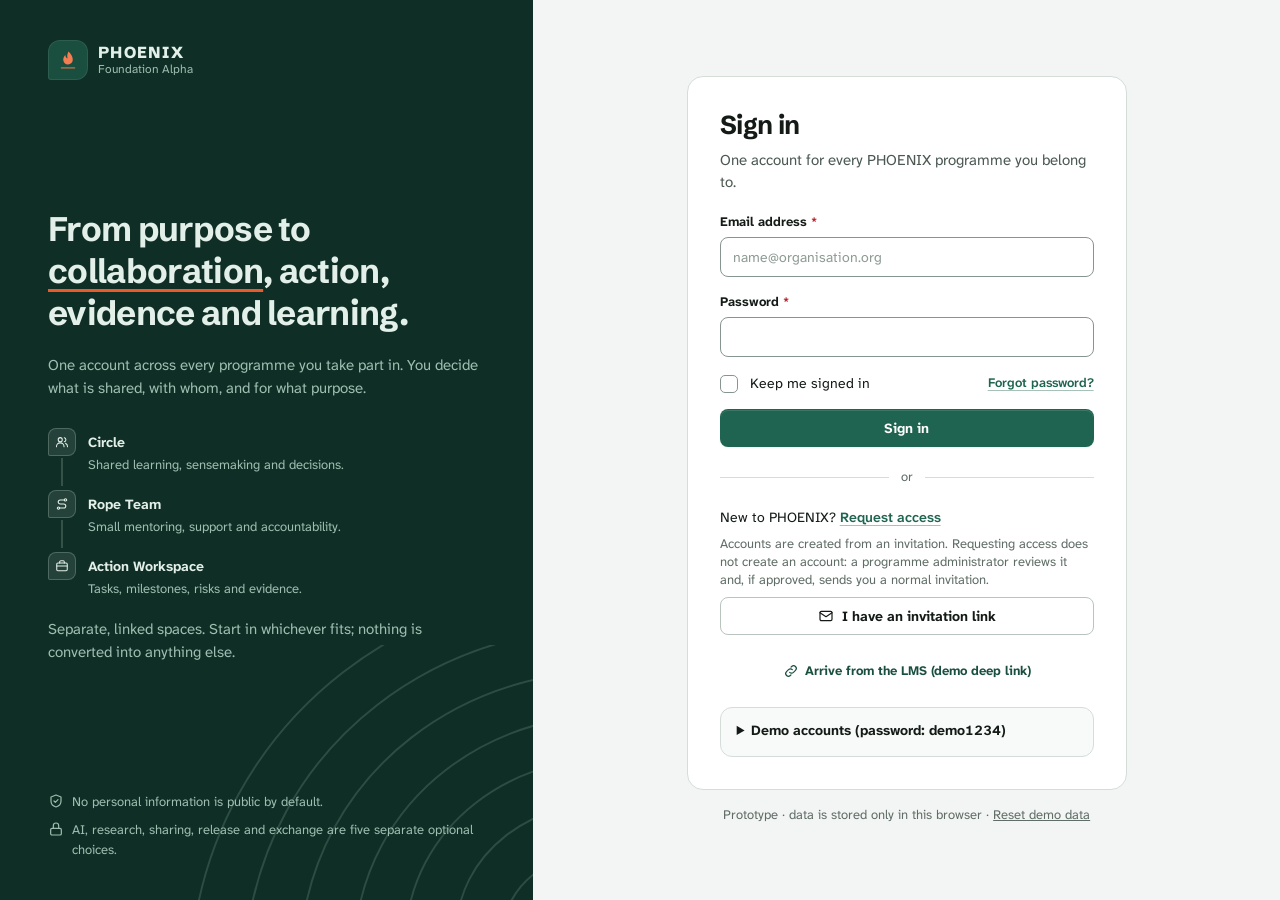
==== commit 5896963f: "feat: add ropetemas view and mentor request functionality for prototype Phoenix" ====
--- a/index.html
+++ b/index.html
@@ -21,6 +21,8 @@
     <link rel="stylesheet" href="assets/css/screens/conversations.css" />
     <link rel="stylesheet" href="assets/css/screens/records.css" />
     <link rel="stylesheet" href="assets/css/screens/admin.css" />
+    <link rel="stylesheet" href="assets/css/screens/roleflow.css" />
+    <link rel="stylesheet" href="assets/css/screens/freeze.css" />
   </head>
   <body>
     <div id="app" aria-live="polite"></div>
@@ -47,6 +49,8 @@
     <script src="assets/js/views/messages.js"></script>
     <script src="assets/js/views/spaces.js"></script>
     <script src="assets/js/views/assist.js"></script>
+    <script src="assets/js/views/roleflow.js"></script>
+    <script src="assets/js/views/freeze.js"></script>
     <script src="assets/js/guards.js"></script>
     <script>
       boot();
--- a/assets/css/phoenix.css
+++ b/assets/css/phoenix.css
@@ -678,28 +678,100 @@
   line-height: var(--lh-xs);
   color: var(--on-plate-2);
 }
-.side-ctx {
-  display: flex;
-  flex-direction: column;
+/* signed-in person: avatar, name and active role switcher button */
+.side-user {
+  display: flex;
+  align-items: center;
+  gap: var(--s-2);
   padding: var(--s-2) var(--s-3);
   border-radius: var(--r-md);
   background: rgba(255, 255, 255, 0.06);
   border: 1px solid rgba(255, 255, 255, 0.08);
   min-width: 0;
-}
-.side-ctx small {
-  font-size: 11px;
-  line-height: 14px;
-  color: var(--on-plate-2);
-  font-weight: 700;
-}
-.side-ctx span {
-  font-size: var(--fs-sm);
-  line-height: var(--lh-sm);
-  font-weight: 600;
+  width: 100%;
+  color: var(--on-plate);
+  font: inherit;
+  text-align: left;
+  cursor: pointer;
+  transition: background var(--t-fast), border-color var(--t-fast);
+}
+.side-user:hover {
+  background: rgba(255, 255, 255, 0.12);
+  border-color: rgba(255, 255, 255, 0.18);
+}
+.side-user:focus-visible {
+  outline: 2px solid var(--ember-400);
+  outline-offset: 1px;
+}
+.side-user .side-av {
+  flex: none;
+  width: 32px;
+  height: 32px;
+  background: var(--canopy-700);
+  color: var(--on-plate);
+  box-shadow: inset 0 0 0 1px rgba(255, 255, 255, 0.12);
+}
+.side-user-t {
+  display: flex;
+  flex-direction: column;
+  min-width: 0;
+  flex: 1;
+}
+.side-user-t b,
+.side-user-t small {
   white-space: nowrap;
   overflow: hidden;
   text-overflow: ellipsis;
+}
+.side-user-t b {
+  font-size: var(--fs-sm);
+  line-height: var(--lh-sm);
+  font-weight: 700;
+}
+.side-user-t small {
+  font-size: 11px;
+  line-height: 14px;
+  font-weight: 600;
+  color: var(--on-plate-2);
+}
+.side-user-t .side-user-ctx {
+  font-weight: 500;
+}
+/* active role, with a Primary tag when it is the person's first role */
+.side-user-t .side-user-role {
+  display: flex;
+  align-items: center;
+  gap: 6px;
+  min-width: 0;
+}
+.side-user-rn {
+  min-width: 0;
+  overflow: hidden;
+  text-overflow: ellipsis;
+}
+.side-user-prim {
+  flex: none;
+  padding: 0 6px;
+  border-radius: 999px;
+  border: 1px solid rgba(255, 255, 255, 0.28);
+  font-size: 10px;
+  line-height: 14px;
+  font-weight: 700;
+  color: var(--on-plate);
+}
+.role-primary {
+  font-size: 11px;
+}
+.side-user-chev {
+  flex: none;
+  display: flex;
+  align-items: center;
+  color: var(--on-plate-2);
+  transition: transform var(--t-fast), color var(--t-fast);
+}
+.side-user:hover .side-user-chev {
+  color: var(--on-plate);
+  transform: translateY(1px);
 }
 .side-nav {
   flex: 1;
@@ -840,7 +912,7 @@
   margin: var(--s-2) var(--s-2);
 }
 .app.is-compact .wm,
-.app.is-compact .side-ctx,
+.app.is-compact .side-user,
 .app.is-compact .nav .t,
 .app.is-compact .navsec span {
   display: none;
@@ -1663,8 +1735,7 @@
 .p-teal { background: var(--primary-soft); border-color: var(--primary-soft-2); color: var(--primary-text); }
 .p-purple { background: var(--k-circle-bg); border-color: transparent; color: var(--k-circle); }
 .p-navy { background: var(--k-room-bg); border-color: transparent; color: var(--k-room); }
-.ai-tag,
-.flag {
+.ai-tag {
   display: inline-flex;
   align-items: center;
   gap: 5px;
@@ -1678,10 +1749,6 @@
   color: var(--signal-text);
   background: var(--signal-soft);
   border: 1px dashed color-mix(in srgb, var(--signal) 50%, transparent);
-}
-.flag {
-  color: var(--warn);
-  background: var(--warn-bg);
 }
 .av {
   flex: none;
@@ -2757,7 +2824,7 @@
 }
 .dv-bar {
   display: flex;
-  align-items: center;
+  align-items: flex-start;
   justify-content: space-between;
   gap: var(--s-3);
   flex-wrap: wrap;
@@ -3017,6 +3084,19 @@
   display: flex;
   align-items: center;
   gap: var(--s-2);
+}
+/* rows without a ⋯ menu keep the same action column as rows that have one */
+.dv-list:has(.dv-menuwrap) .dv-act:not(:has(.dv-menuwrap))::after {
+  content: '';
+  flex: none;
+  width: 38px;
+}
+/* rows with several actions: actions wrap, right-aligned, instead of squeezing the title */
+.dv-act.is-wrap {
+  flex: 0 1 auto;
+  flex-wrap: wrap;
+  justify-content: flex-end;
+  max-width: 55%;
 }
 .dv-menuwrap {
   position: relative;
@@ -3037,6 +3117,44 @@
   font-weight: 600;
   color: var(--text);
 }
+/* items with a label longer than one line grow instead of overlapping; the icon stays with the first line */
+.dv-menu {
+  width: max-content;
+  max-width: min(320px, calc(100vw - 32px));
+}
+.dv-menu .btn.menu-i,
+.menu .btn.menu-i {
+  height: auto;
+  min-height: 38px;
+  padding: 8px var(--s-3);
+  align-items: flex-start;
+  white-space: normal;
+  line-height: 20px;
+}
+.dv-menu .btn.menu-i svg,
+.menu .btn.menu-i svg {
+  flex: none;
+  margin-top: 2px;
+}
+.menu-t {
+  display: flex;
+  flex-direction: column;
+  min-width: 0;
+  gap: 1px;
+}
+.menu-t b {
+  font-weight: 600;
+}
+.menu-t span {
+  font-size: var(--fs-xs);
+  line-height: var(--lh-xs);
+  font-weight: 500;
+  color: var(--text-3);
+  overflow-wrap: anywhere;
+}
+.menu-i + .menu-i {
+  margin-top: 2px;
+}
 .dv-menu .btn.menu-i:hover,
 .menu .btn.menu-i:hover {
   background: var(--sunk);
@@ -3095,6 +3213,14 @@
   padding-top: var(--s-1);
   font-size: var(--fs-sm);
 }
+/* left: rows per page, then the range; right: page navigation */
+.dv-pager-info {
+  display: flex;
+  align-items: center;
+  flex-wrap: wrap;
+  gap: var(--s-2) var(--s-5);
+  min-width: 0;
+}
 .dv-range {
   color: var(--text-2);
 }
@@ -3102,6 +3228,7 @@
   display: flex;
   align-items: center;
   gap: var(--s-1);
+  margin-left: auto;
 }
 .dv-nums {
   display: flex;
@@ -3148,7 +3275,7 @@
   display: flex;
   align-items: center;
   gap: var(--s-2);
-  margin-left: var(--s-3);
+  margin-right: var(--s-3);
 }
 .dv-go .input {
   width: 72px;
@@ -3233,6 +3360,10 @@
   .dv-act {
     justify-content: space-between;
   }
+  .dv-act.is-wrap {
+    max-width: none;
+    justify-content: flex-start;
+  }
   .card .dv-list,
   .card .dv-tblwrap {
     margin: 0 calc(-1 * var(--s-5));
@@ -3263,8 +3394,12 @@
     flex-direction: column;
     align-items: stretch;
   }
+  .dv-pager-info {
+    justify-content: space-between;
+  }
   .dv-pages {
     justify-content: space-between;
+    margin-left: 0;
   }
   .dv-nums {
     display: none;
--- a/assets/css/screens/home.css
+++ b/assets/css/screens/home.css
@@ -1200,6 +1200,15 @@
   gap: 6px;
   margin-top: var(--s-3);
 }
+/* accounts created in this browser, below the seeded demo accounts */
+.auth-demo-sub {
+  margin-top: var(--s-4);
+  padding-top: var(--s-3);
+  border-top: 1px solid var(--line);
+}
+.auth-demo-sub + .auth-demo-l {
+  margin-top: var(--s-2);
+}
 /* register: role choice cards */
 .auth .choice {
   position: relative;
@@ -1308,6 +1317,14 @@
   border-color: var(--primary);
   background: var(--primary-soft);
 }
+.demo-acc.is-off {
+  cursor: default;
+  background: var(--sunk);
+}
+.demo-acc.is-off:hover {
+  border-color: var(--line);
+  background: var(--sunk);
+}
 .demo-acc:focus-visible {
   outline: 2px solid var(--focus);
   outline-offset: 2px;
--- a/assets/css/screens/workspaces.css
+++ b/assets/css/screens/workspaces.css
@@ -224,10 +224,10 @@
   display: grid;
   grid-auto-flow: column;
   grid-auto-columns: minmax(0, 1fr);
-  align-items: end;
-  gap: var(--s-2);
+  align-items: stretch;
+  gap: var(--s-3);
   margin: 0;
-  padding: var(--s-6) 0 0;
+  padding: var(--s-2) 0 0;
   list-style: none;
 }
 .jstep {
@@ -241,11 +241,8 @@
   border-radius: var(--r-md);
   background: var(--surface-2);
 }
-/* each stage sits one step higher */
-.jstep:nth-child(2) { margin-bottom: 8px; }
-.jstep:nth-child(3) { margin-bottom: 16px; }
-.jstep:nth-child(4) { margin-bottom: 24px; }
 .jstep .tile {
+  flex: none;
   width: 32px;
   height: 32px;
 }
@@ -256,16 +253,24 @@
   min-width: 0;
 }
 .jlabel {
+  display: flex;
+  flex-wrap: wrap;
+  align-items: center;
+  gap: 4px 6px;
+  min-height: 20px;
   font-size: var(--fs-xs);
   line-height: var(--lh-xs);
   font-weight: 700;
   color: var(--text-3);
 }
+/* names wrap to two lines rather than being cut short */
 .jname {
   font-weight: 700;
   overflow: hidden;
-  text-overflow: ellipsis;
-  white-space: nowrap;
+  display: -webkit-box;
+  -webkit-box-orient: vertical;
+  -webkit-line-clamp: 2;
+  overflow-wrap: anywhere;
 }
 .jname .lnk {
   font-weight: 700;
@@ -276,6 +281,11 @@
   align-items: center;
   gap: 4px;
   margin-top: 2px;
+}
+/* status pills keep their shape; they move to the next line instead of breaking */
+.jmeta .pill {
+  flex: none;
+  max-width: 100%;
 }
 .jstep.is-done {
   background: var(--primary-soft);
@@ -308,9 +318,6 @@
   border-top: 3px solid var(--signal);
 }
 .jhere {
-  position: absolute;
-  top: -12px;
-  left: var(--s-3);
   display: inline-flex;
   align-items: center;
   height: 20px;
@@ -338,33 +345,18 @@
   margin-top: 2px;
   color: var(--warn);
 }
+/* tablets: two stages per row */
 @media (max-width: 1023px) {
-  .jstep .tile {
-    display: none;
-  }
-}
+  .jsteps {
+    grid-auto-flow: row;
+    grid-template-columns: repeat(2, minmax(0, 1fr));
+  }
+}
+/* phones: one stage per row */
 @media (max-width: 639px) {
   .jsteps {
-    grid-auto-flow: row;
-    gap: var(--s-4);
-    padding-top: var(--s-3);
-  }
-  .jstep:nth-child(n) {
-    margin-bottom: 0;
-  }
-  .jstep:nth-child(2) { margin-left: 12px; }
-  .jstep:nth-child(3) { margin-left: 24px; }
-  .jstep:nth-child(4) { margin-left: 36px; }
-  .jstep .tile {
-    display: inline-grid;
-  }
-  .jname {
-    white-space: normal;
-  }
-  .jhere {
-    position: static;
-    margin-left: 6px;
-    height: 18px;
+    grid-template-columns: minmax(0, 1fr);
+    gap: var(--s-2);
   }
 }
 
@@ -1646,9 +1638,6 @@
 }
 .wf-mem .avstack {
   flex: none;
-}
-.jsteps {
-  padding-top: var(--s-4);
 }
 /* phone record cards: badges keep their own width instead of stretching across the cell */
 @media (max-width: 639px) {
@@ -1755,7 +1744,7 @@
 }
 .dv-menu .btn.menu-i {
   justify-content: flex-start;
-  height: 38px;
+  min-height: 38px;
   border: 0;
   box-shadow: none;
   font-size: var(--fs-body);
@@ -1934,3 +1923,142 @@
   background: var(--sunk);
   border-radius: var(--r-md);
 }
+
+/* ---------- 12. Circle votes: one eligible member = one vote; Yes / No / NTA ---------- */
+.poll-elig {
+  display: flex;
+  flex-direction: column;
+  gap: 6px;
+  margin-bottom: var(--s-3);
+  padding: var(--s-3);
+  border: 1px solid var(--info-bd);
+  border-radius: var(--r-md);
+  background: var(--info-bg);
+}
+.poll-elig-h {
+  display: flex;
+  flex-wrap: wrap;
+  align-items: center;
+  gap: 6px var(--s-2);
+}
+.poll-elig-h .cap {
+  margin-left: auto;
+}
+.poll-k {
+  display: inline-block;
+  min-width: 40px;
+  margin-right: var(--s-2);
+  padding: 1px 8px;
+  border-radius: var(--r-sm, 6px);
+  font-size: var(--fs-xs);
+  font-weight: 700;
+  text-align: center;
+  background: var(--neutral-bg);
+  color: var(--text-2);
+}
+.poll-k.poll-k-yes,
+.vote-k.vote-k-yes {
+  background: var(--ok-bg);
+  color: var(--ok);
+}
+.poll-k.poll-k-no,
+.vote-k.vote-k-no {
+  background: var(--bad-bg);
+  color: var(--bad);
+}
+.vote-opts {
+  display: flex;
+  flex-direction: column;
+  gap: 10px;
+  margin: 0;
+  padding: 0;
+  border: 0;
+}
+.vote-opts legend {
+  margin-bottom: 4px;
+}
+.vote-row {
+  display: grid;
+  grid-template-columns: 64px minmax(0, 1fr);
+  align-items: start;
+  gap: var(--s-3);
+}
+.vote-k {
+  display: grid;
+  place-items: center;
+  height: 44px;
+  border-radius: var(--r-md);
+  font-weight: 700;
+  background: var(--neutral-bg);
+  color: var(--text-2);
+}
+.vote-in {
+  display: flex;
+  flex-direction: column;
+  gap: 4px;
+  min-width: 0;
+}
+.vote-fixed {
+  display: flex;
+  align-items: center;
+  min-height: 44px;
+  margin: 0;
+  padding: 0 var(--s-3);
+  border: 1px dashed var(--line);
+  border-radius: var(--r-md);
+  background: var(--sunk);
+  color: var(--text-2);
+}
+@media (max-width: 480px) {
+  .vote-row {
+    grid-template-columns: 52px minmax(0, 1fr);
+    gap: var(--s-2);
+  }
+}
+
+/* ---------- 13. Invitations across roles ---------- */
+.inv-card {
+  display: flex;
+  flex-direction: column;
+  gap: var(--s-3);
+  border-color: var(--info-bd);
+}
+.inv-h {
+  display: flex;
+  align-items: center;
+  gap: var(--s-3);
+}
+.inv-ht {
+  flex: 1;
+  min-width: 0;
+}
+.inv-row {
+  display: flex;
+  flex-wrap: wrap;
+  align-items: flex-start;
+  gap: var(--s-3);
+  padding: var(--s-3);
+  border: 1px solid var(--line-soft);
+  border-radius: var(--r-md);
+  background: var(--surface-2);
+}
+.inv-t {
+  flex: 1 1 260px;
+  min-width: 0;
+  display: flex;
+  flex-direction: column;
+  gap: 2px;
+}
+.inv-ask {
+  margin: 6px 0 2px;
+  padding: 6px 10px;
+  border-left: 3px solid var(--primary);
+  border-radius: 0 var(--r-md) var(--r-md) 0;
+  background: var(--primary-soft);
+}
+.inv-a {
+  display: flex;
+  flex-wrap: wrap;
+  gap: var(--s-2);
+  align-items: center;
+}
--- a/assets/css/screens/conversations.css
+++ b/assets/css/screens/conversations.css
@@ -346,6 +346,24 @@
 .mthread.emb .mth-h {
   min-height: 56px;
 }
+/* pathway review conversation: who takes part, under the header */
+.mpw-who {
+  display: flex;
+  flex-wrap: wrap;
+  gap: var(--s-1) var(--s-4);
+  padding: var(--s-2) var(--s-4);
+  border-bottom: 1px solid var(--line);
+  background: var(--surface);
+}
+.mpw-who b {
+  margin-right: 4px;
+  color: var(--text);
+  font-weight: 600;
+}
+/* review step on a message (clarification requested, reply, approved) */
+.mcvk {
+  margin-bottom: 4px;
+}
 
 /* message stream (role="log") */
 .msgs {
@@ -794,131 +812,6 @@
 .mhelp b {
   color: var(--info);
 }
-.mhelp .flag {
-  height: 18px;
-  padding: 0 6px;
-  font-size: 11px;
-}
-
-/* context pane (wide layouts only) */
-.mctx {
-  display: none;
-  flex: none;
-  width: 256px;
-  flex-direction: column;
-  gap: var(--s-5);
-  padding: var(--s-4);
-  border-left: 1px solid var(--line);
-  background: var(--surface);
-  overflow-y: auto;
-  scrollbar-width: thin;
-}
-.mctx-id {
-  display: grid;
-  grid-template-columns: 40px minmax(0, 1fr);
-  align-items: center;
-  gap: 6px var(--s-3);
-}
-.mctx-id .pill {
-  grid-column: 2;
-  justify-self: start;
-}
-.mctx-t {
-  display: flex;
-  flex-direction: column;
-  flex: 1;
-  min-width: 0;
-}
-.mctx-t b {
-  font-family: var(--font-head);
-  font-feature-settings: normal;
-  font-size: 15px;
-  line-height: 20px;
-}
-.mctx-k {
-  font-size: var(--fs-xs);
-  font-weight: 700;
-  color: var(--primary-text);
-}
-.mctx-n {
-  margin: 0;
-  border-top: 1px solid var(--line-soft);
-}
-.mctx-n > div {
-  display: flex;
-  justify-content: space-between;
-  gap: var(--s-3);
-  padding: 7px 0;
-  border-bottom: 1px solid var(--line-soft);
-}
-.mctx-n dt {
-  font-size: var(--fs-sm);
-  color: var(--text-2);
-}
-.mctx-n dd {
-  margin: 0;
-  font-weight: 700;
-  text-align: right;
-}
-.mctx-s {
-  display: flex;
-  flex-direction: column;
-  gap: var(--s-2);
-}
-.mctx-h {
-  display: flex;
-  align-items: center;
-  gap: var(--s-2);
-  margin: 0;
-  font-size: var(--fs-sm);
-  line-height: var(--lh-sm);
-  font-weight: 700;
-}
-.mctx-ppl,
-.mctx-files {
-  list-style: none;
-  margin: 0;
-  padding: 0;
-  display: flex;
-  flex-direction: column;
-  gap: var(--s-2);
-}
-.mctx-ppl li,
-.mctx-files li {
-  display: flex;
-  align-items: center;
-  gap: var(--s-2);
-  min-width: 0;
-}
-.mctx-pn {
-  display: flex;
-  flex-direction: column;
-  min-width: 0;
-  font-size: var(--fs-sm);
-  line-height: 18px;
-}
-.mctx-pn b,
-.mctx-pn .cap,
-.mctx-fn {
-  overflow: hidden;
-  text-overflow: ellipsis;
-  white-space: nowrap;
-}
-.mctx-pn .cap {
-  font-size: var(--fs-xs);
-  line-height: var(--lh-xs);
-}
-.mctx-files .mext {
-  width: 30px;
-  height: 30px;
-  font-size: 9px;
-}
-.mctx-fn {
-  min-width: 0;
-  font-size: var(--fs-sm);
-  font-weight: 600;
-}
-
 /* members dialog, question summary */
 .mmem-cap {
   margin-bottom: var(--s-2);
@@ -943,14 +836,6 @@
 }
 
 /* responsive: container width of the Messages page */
-@container msgs (min-width: 1060px) {
-  .mctx {
-    display: flex;
-  }
-  .msgshell .mth-h .mavs {
-    display: none;
-  }
-}
 @container msgs (max-width: 860px) {
   .mside {
     width: 272px;
@@ -1168,6 +1053,25 @@
 }
 .nmenu-empty .empty {
   padding: var(--s-4);
+}
+/* unread notices in the person's other roles: counts only, opened after a switch */
+.nmenu-else {
+  display: flex;
+  flex-direction: column;
+  gap: var(--s-2);
+  padding: var(--s-3) var(--s-4);
+  border-top: 1px solid var(--line-soft);
+}
+.nmenu-else-r {
+  justify-content: space-between;
+  gap: var(--s-3);
+}
+.nmenu-else-t {
+  display: flex;
+  flex-direction: column;
+  min-width: 0;
+  font-size: var(--fs-sm);
+  line-height: var(--lh-sm);
 }
 .nmenu-foot {
   padding: var(--s-3) var(--s-4);
@@ -1781,6 +1685,10 @@
   margin-top: 2px;
   color: var(--signal-text);
 }
+/* the use-case pack card sits under the Resources list */
+.res-pack-below {
+  margin-top: var(--s-5);
+}
 .res-pack .kv2 {
   grid-template-columns: minmax(0, 1fr);
 }
--- a/assets/css/screens/records.css
+++ b/assets/css/screens/records.css
@@ -181,26 +181,6 @@
 }
 .prj-path b {
   font-weight: 700;
-}
-.prj-chkgrp {
-  display: flex;
-  flex-direction: column;
-  gap: 6px;
-}
-.prj-chk {
-  align-items: flex-start;
-  gap: 10px;
-  padding: 10px var(--s-3);
-  border: 1px solid var(--line);
-  border-radius: var(--r-md);
-  cursor: pointer;
-}
-.prj-chk:hover {
-  border-color: var(--line-strong);
-}
-.prj-chk:has(input:checked) {
-  background: var(--primary-soft);
-  border-color: var(--primary);
 }
 
 /* radio cards (project type, collaborator pick) */
@@ -987,35 +967,6 @@
   font-size: var(--fs-xs);
   font-weight: 700;
 }
-.ev-up-side {
-  align-self: start;
-}
-.ev-levels {
-  list-style: none;
-  margin: 0;
-  padding: 0;
-  display: flex;
-  flex-direction: column;
-}
-.ev-levels li {
-  display: grid;
-  grid-template-columns: 74px minmax(0, 1fr);
-  gap: var(--s-3);
-  align-items: center;
-  padding: 8px 0;
-  border-top: 1px solid var(--line-soft);
-  font-size: var(--fs-sm);
-  color: var(--text-2);
-}
-.ev-levels li:first-child {
-  border-top: 0;
-}
-@media (min-width: 1024px) {
-  .ev-up-side {
-    position: sticky;
-    top: calc(var(--top-h) + var(--s-6));
-  }
-}
 
 /* ---------- 6. Repository ---------- */
 .repo-store {
--- a/assets/css/screens/admin.css
+++ b/assets/css/screens/admin.css
@@ -1,7 +1,7 @@
 /* PHOENIX screens: admin. Built on the tokens and components in ../phoenix.css.
    Covers Programme admin (admin), Organization workspace (org), Metrics & reports (metrics) and the
-   Platform Administrator console (platform, tenants, roles, policies, compassqs) plus their dialogs.
-   Every rule is scoped to an adm-/ops-/tnt-/rol-/pol-/cq- class or to one of these routes. */
+   Platform Administrator console (platform, tenants, roles, policies) plus their dialogs.
+   Every rule is scoped to an adm-/ops-/tnt-/rol-/pol- class or to one of these routes. */
 
 /* ---------- 1. Shared building blocks ---------- */
 .adm-stack {
@@ -745,96 +745,6 @@
   background: var(--primary-soft);
   color: var(--primary-text);
 }
-/* role x module matrix */
-.rmx th,
-.rmx td {
-  text-align: center;
-}
-.rmx th:first-child,
-.rmx td:first-child {
-  text-align: left;
-  position: sticky;
-  left: 0;
-  z-index: 1;
-  background: var(--surface);
-  white-space: nowrap;
-}
-.rmx th:first-child {
-  z-index: 2;
-  background: var(--surface-2);
-}
-.rmx td {
-  height: 36px;
-  padding-top: 4px;
-  padding-bottom: 4px;
-}
-.rmx tbody tr:hover td:first-child {
-  background: var(--surface-2);
-}
-.rmx abbr {
-  text-decoration: none;
-  font-family: var(--mono);
-}
-.rmx-key {
-  display: flex;
-  flex-wrap: wrap;
-  gap: 6px 16px;
-  margin-top: var(--s-4);
-}
-.rmx-key span {
-  display: inline-flex;
-  align-items: center;
-  gap: 6px;
-}
-.rmx-key .pv {
-  min-width: 22px;
-  height: 20px;
-  font-size: 11px;
-}
-/* phones: the matrix stays a matrix and scrolls inside its panel */
-@media (max-width: 639px) {
-  .rmx-wrap {
-    overflow-x: auto;
-    margin: 0 calc(-1 * var(--s-5));
-    border-top: 1px solid var(--line);
-  }
-  .rmx-card .rmx {
-    display: table;
-    width: max-content;
-    min-width: 100%;
-  }
-  .rmx-card .rmx thead {
-    position: static;
-    width: auto;
-    height: auto;
-    overflow: visible;
-    clip: auto;
-  }
-  .rmx-card .rmx tbody {
-    display: table-row-group;
-  }
-  .rmx-card .rmx tr {
-    display: table-row;
-    padding: 0;
-  }
-  .rmx-card .rmx td,
-  .rmx-card .rmx th,
-  .rmx-card .rmx td:first-child,
-  .rmx-card .rmx td:last-child {
-    display: table-cell;
-    width: auto;
-    padding: 4px 8px;
-    border-bottom: 1px solid var(--line-soft);
-  }
-  .rmx-card .rmx th:first-child,
-  .rmx-card .rmx td:first-child {
-    padding-left: var(--s-4);
-    font-size: var(--fs-sm);
-  }
-  .rmx-card .rmx td::before {
-    display: none;
-  }
-}
 /* module permissions: compact toggle chips, one per permission */
 .permtbl td:first-child {
   min-width: 200px;
@@ -1062,91 +972,6 @@
   line-height: 20px;
 }
 
-/* ---------- 10. Purpose Compass questions ---------- */
-.cq-n {
-  display: inline-grid;
-  place-items: center;
-  min-width: 26px;
-  height: 24px;
-  border-radius: var(--r-sm);
-  background: var(--sunk);
-  border: 1px solid var(--line-soft);
-  font-family: var(--mono);
-  font-size: 12px;
-  font-weight: 700;
-  color: var(--text-2);
-}
-.cq-card .tbl td:nth-child(2) {
-  min-width: 280px;
-}
-.cq-set {
-  display: inline-block;
-  font-weight: 600;
-}
-.cq-set.is-same {
-  color: var(--text-3);
-  font-weight: 400;
-}
-.cq-acts {
-  display: flex;
-  align-items: center;
-  gap: 6px;
-  flex-wrap: nowrap;
-  justify-content: flex-end;
-}
-.cq-move {
-  display: inline-flex;
-}
-.cq-move .btn {
-  width: 32px;
-  padding: 0;
-}
-.cq-move .btn + .btn {
-  margin-left: -1px;
-}
-.cq-move .cq-up {
-  border-radius: var(--r-md) 0 0 var(--r-md);
-}
-.cq-move .cq-dn {
-  border-radius: 0 var(--r-md) var(--r-md) 0;
-}
-.cq-up svg {
-  transform: rotate(180deg);
-}
-.cq-move .btn.is-off,
-.cq-move .btn:disabled {
-  opacity: 0.4;
-}
-.cq-del {
-  color: var(--bad);
-}
-.cq-del:hover {
-  background: var(--bad-bg);
-}
-.cq-note {
-  display: flex;
-  align-items: flex-start;
-  gap: 8px;
-  margin-top: var(--s-3);
-  max-width: 90ch;
-}
-.cq-note svg {
-  flex: none;
-  margin-top: 2px;
-}
-@media (max-width: 639px) {
-  .cq-card .tbl td:nth-child(2) {
-    min-width: 0;
-  }
-  .cq-acts {
-    justify-content: flex-start;
-    flex-wrap: wrap;
-  }
-  .cq-move .btn {
-    width: 44px;
-  }
-}
-
 /* ---------- 11. Page-level alignment ---------- */
 /* side-by-side panels keep their own height instead of stretching to the tallest one */
 .app[data-route='admin'] .g12,
@@ -1228,7 +1053,7 @@
 /* menu items rendered with B()/CB() carry .btn: keep them left-aligned like other menu items */
 .dv-menu .btn.menu-i {
   justify-content: flex-start;
-  height: 38px;
+  min-height: 38px;
   font-size: var(--fs-body);
 }
 .adm-inv-av {
--- a/assets/css/screens/roleflow.css
+++ b/assets/css/screens/roleflow.css
@@ -0,0 +1,508 @@
+/* ---------- Role Flow (public page from the sign-in screen) ---------- */
+.rfl-page {
+  min-height: 100vh;
+  background: var(--bg);
+  color: var(--text);
+}
+.rfl-top {
+  position: sticky;
+  top: 0;
+  z-index: 5;
+  display: flex;
+  align-items: center;
+  justify-content: space-between;
+  gap: var(--s-3);
+  padding: 12px 24px;
+  background: var(--surface);
+  border-bottom: 1px solid var(--line);
+}
+.rfl-top .wm b {
+  color: var(--text);
+}
+.rfl-top .wm span {
+  color: var(--text-3);
+}
+.rfl-top-a {
+  gap: 8px;
+}
+.rfl-main {
+  max-width: 1080px;
+  margin: 0 auto;
+  padding: 32px 24px 64px;
+}
+.rfl-head {
+  margin-bottom: var(--s-5);
+}
+.rfl-head .sub,
+.rfl-intro .sub {
+  max-width: 72ch;
+}
+
+/* role selector */
+.rfl-tabs {
+  display: flex;
+  flex-wrap: wrap;
+  gap: 4px;
+  overflow-x: auto;
+  padding-bottom: 2px;
+  border-bottom: 1px solid var(--line);
+  scrollbar-width: thin;
+}
+.rfl-tab {
+  flex: none;
+  padding: 10px 14px;
+  border: 0;
+  border-bottom: 2px solid transparent;
+  background: none;
+  color: var(--text-2);
+  font: inherit;
+  font-weight: 600;
+  cursor: pointer;
+  white-space: nowrap;
+}
+.rfl-tab:hover {
+  color: var(--text);
+}
+.rfl-tab.on {
+  color: var(--primary-text);
+  border-bottom-color: var(--primary);
+}
+.rfl-tab:focus-visible,
+.rfl-jb:focus-visible {
+  outline: 2px solid var(--focus);
+  outline-offset: 2px;
+}
+.rfl-intro {
+  display: flex;
+  flex-direction: column;
+  gap: 10px;
+  margin: var(--s-5) 0 var(--s-4);
+}
+.rfl-with {
+  display: flex;
+  flex-wrap: wrap;
+  align-items: center;
+  gap: 6px;
+}
+.rfl-with .cap {
+  margin-right: 4px;
+}
+
+/* role chips: the theme's wayfinding colours, so they follow light and dark mode */
+.rfl-chip {
+  display: inline-flex;
+  align-items: center;
+  padding: 2px 8px;
+  border-radius: 999px;
+  border: 1px solid currentColor;
+  font-size: 12px;
+  font-weight: 700;
+  line-height: 18px;
+  white-space: nowrap;
+}
+.rfl-chip-lg {
+  padding: 4px 12px;
+  font-size: 14px;
+}
+.rfl-r-P { color: var(--primary-text); background: var(--primary-soft); }
+.rfl-r-F { color: var(--k-circle); background: var(--k-circle-bg); }
+.rfl-r-M { color: var(--k-rope); background: var(--k-rope-bg); }
+.rfl-r-C { color: var(--k-room); background: var(--k-room-bg); }
+.rfl-r-O { color: var(--info); background: var(--info-bg); }
+.rfl-r-S { color: var(--warn); background: var(--warn-bg); }
+.rfl-r-A { color: var(--signal-text); background: var(--signal-soft); }
+.rfl-r-T,
+.rfl-r-any { color: var(--neutral); background: var(--neutral-bg); }
+
+/* view switch: flowchart or step details */
+.rfl-views {
+  display: inline-flex;
+  gap: 2px;
+  margin-bottom: var(--s-3);
+  padding: 3px;
+  border: 1px solid var(--line);
+  border-radius: var(--r-md);
+  background: var(--sunk);
+}
+.rfl-vb {
+  display: inline-flex;
+  align-items: center;
+  gap: 6px;
+  padding: 6px 12px;
+  border: 0;
+  border-radius: 6px;
+  background: none;
+  color: var(--text-2);
+  font: inherit;
+  font-weight: 600;
+  cursor: pointer;
+}
+.rfl-vb.on {
+  background: var(--surface);
+  color: var(--text);
+  box-shadow: var(--sh-1);
+}
+.rfl-vb:focus-visible,
+.rfl-chart:focus-visible {
+  outline: 2px solid var(--focus);
+  outline-offset: 2px;
+}
+/* the diagram keeps its own light canvas in both themes, like the exported image */
+.rfl-chart-bar {
+  display: flex;
+  flex-wrap: wrap;
+  align-items: center;
+  justify-content: space-between;
+  gap: 8px 16px;
+  margin-bottom: 10px;
+}
+.rfl-chart {
+  overflow: auto;
+  max-height: 80vh;
+  border: 1px solid var(--line);
+  border-radius: var(--r-lg);
+  background: #ffffff;
+}
+.rfl-chart svg {
+  display: block;
+}
+
+/* legend and phase shortcuts */
+.rfl-legend {
+  display: flex;
+  flex-wrap: wrap;
+  gap: 8px 16px;
+  margin: 0 0 var(--s-3);
+  padding: 10px 14px;
+  list-style: none;
+  border: 1px solid var(--line);
+  border-radius: var(--r-md);
+  background: var(--surface);
+  font-size: 13px;
+  color: var(--text-2);
+}
+.rfl-lg {
+  display: inline-flex;
+  align-items: center;
+  gap: 6px;
+}
+.rfl-jump {
+  display: flex;
+  flex-wrap: wrap;
+  gap: 6px;
+  margin-bottom: var(--s-4);
+}
+.rfl-jb {
+  padding: 4px 10px;
+  border: 1px solid var(--line-strong);
+  border-radius: 999px;
+  background: var(--surface);
+  color: var(--text-2);
+  font: inherit;
+  font-size: 13px;
+  cursor: pointer;
+}
+.rfl-jb:hover {
+  color: var(--text);
+  border-color: var(--primary);
+}
+
+/* phases */
+.rfl-phases {
+  display: flex;
+  flex-direction: column;
+  gap: var(--s-4);
+}
+.rfl-phase {
+  padding: 20px 24px 24px;
+  border: 1px solid var(--line);
+  border-radius: var(--r-lg);
+  background: var(--surface);
+  scroll-margin-top: 72px;
+}
+.rfl-acc-wrap {
+  margin-top: var(--s-4);
+}
+.rfl-acc-wrap > .cap {
+  display: block;
+  margin-bottom: 12px;
+}
+.rfl-ph-h {
+  display: flex;
+  align-items: center;
+  gap: 12px;
+  margin-bottom: 16px;
+}
+.rfl-num {
+  flex: none;
+  display: grid;
+  place-items: center;
+  width: 32px;
+  height: 32px;
+  border-radius: 50%;
+  background: var(--primary);
+  color: var(--on-primary);
+  font-weight: 800;
+}
+.rfl-mod {
+  display: block;
+  font-size: 12px;
+  font-weight: 700;
+  letter-spacing: 0.06em;
+  text-transform: uppercase;
+  color: var(--text-3);
+}
+
+/* the flow: a vertical sequence joined by arrows */
+.rfl-flow {
+  display: flex;
+  flex-direction: column;
+  margin: 0;
+  padding: 0;
+  list-style: none;
+}
+.rfl-n {
+  position: relative;
+  display: grid;
+  grid-template-columns: 28px minmax(0, 1fr);
+  gap: 10px;
+  align-items: start;
+}
+.rfl-n + .rfl-n {
+  margin-top: 22px;
+}
+/* connector from the previous step, with an arrow head */
+.rfl-n + .rfl-n::before {
+  content: '';
+  position: absolute;
+  left: 13px;
+  top: -22px;
+  width: 2px;
+  height: 18px;
+  background: var(--line-strong);
+}
+.rfl-n + .rfl-n::after {
+  content: '';
+  position: absolute;
+  left: 9px;
+  top: -8px;
+  border: 5px solid transparent;
+  border-top-color: var(--line-strong);
+}
+.rfl-ic {
+  display: grid;
+  place-items: center;
+  width: 28px;
+  height: 28px;
+  border-radius: 50%;
+  border: 1px solid var(--line-strong);
+  background: var(--surface);
+  color: var(--text-2);
+}
+.rfl-b {
+  display: flex;
+  flex-direction: column;
+  gap: 4px;
+  min-width: 0;
+  padding: 10px 14px;
+  border: 1px solid var(--line);
+  border-radius: var(--r-md);
+  background: var(--surface);
+}
+.rfl-b b {
+  font-weight: 600;
+  line-height: 1.35;
+}
+.rfl-b .cap {
+  line-height: 1.45;
+}
+.rfl-who {
+  display: flex;
+  flex-wrap: wrap;
+  gap: 4px;
+}
+/* kinds */
+.rfl-a > .rfl-b {
+  border-left: 3px solid var(--primary);
+}
+.rfl-a > .rfl-ic {
+  background: var(--primary);
+  border-color: var(--primary);
+  color: var(--on-primary);
+}
+.rfl-h > .rfl-b {
+  border-style: dashed;
+  border-color: var(--line-strong);
+  background: var(--surface-2);
+}
+.rfl-y > .rfl-b {
+  background: var(--sunk);
+  border-color: var(--line-soft);
+}
+.rfl-y > .rfl-b b {
+  color: var(--text-2);
+}
+.rfl-s > .rfl-b {
+  border-radius: 999px;
+  background: var(--primary-soft);
+  border-color: var(--primary-soft-2);
+  color: var(--primary-text);
+  padding: 8px 16px;
+  align-self: start;
+  width: fit-content;
+}
+.rfl-s > .rfl-ic {
+  background: var(--primary-soft);
+  color: var(--primary-text);
+  border-color: var(--primary-soft-2);
+}
+.rfl-g > .rfl-b {
+  background: var(--signal-soft);
+  border-color: transparent;
+}
+.rfl-g > .rfl-ic {
+  color: var(--signal-text);
+}
+/* decisions: a diamond, then one column per branch */
+.rfl-d {
+  grid-template-columns: minmax(0, 1fr);
+}
+.rfl-dq {
+  display: grid;
+  grid-template-columns: 28px minmax(0, 1fr);
+  gap: 4px 10px;
+  align-items: center;
+}
+.rfl-dq .cap {
+  grid-column: 2;
+}
+.rfl-dia {
+  display: grid;
+  place-items: center;
+  width: 22px;
+  height: 22px;
+  margin-left: 3px;
+  transform: rotate(45deg);
+  border: 2px solid var(--warn-solid);
+  background: var(--warn-bg);
+  color: var(--warn);
+}
+.rfl-dia svg {
+  transform: rotate(-45deg);
+}
+.rfl-brs {
+  display: grid;
+  grid-template-columns: repeat(auto-fit, minmax(220px, 1fr));
+  gap: 12px;
+  margin: 12px 0 0 38px;
+}
+.rfl-br {
+  display: flex;
+  flex-direction: column;
+  gap: 12px;
+  padding: 12px;
+  border: 1px solid var(--warn-bd);
+  border-radius: var(--r-md);
+  background: var(--surface-2);
+}
+.rfl-bl {
+  align-self: start;
+  padding: 2px 10px;
+  border-radius: 999px;
+  background: var(--warn-bg);
+  color: var(--warn);
+  font-size: 13px;
+  font-weight: 700;
+}
+.rfl-sub .rfl-n + .rfl-n {
+  margin-top: 18px;
+}
+.rfl-sub .rfl-n + .rfl-n::before {
+  top: -18px;
+  height: 14px;
+}
+.rfl-sub .rfl-n + .rfl-n::after {
+  top: -6px;
+}
+.rfl-sub .rfl-brs {
+  margin-left: 0;
+}
+.rfl-out {
+  align-self: start;
+  display: inline-flex;
+  align-items: center;
+  gap: 4px;
+  margin-top: auto;
+  padding: 2px 8px;
+  border-radius: var(--r-md);
+  font-size: 12px;
+  font-weight: 700;
+}
+.rfl-out.is-cont {
+  color: var(--ok);
+  background: var(--ok-bg);
+}
+.rfl-out.is-end {
+  color: var(--bad);
+  background: var(--bad-bg);
+}
+.rfl-out.is-to {
+  color: var(--info);
+  background: var(--info-bg);
+}
+
+@media (max-width: 639px) {
+  .rfl-tabs {
+    flex-wrap: nowrap;
+  }
+  .rfl-top {
+    padding: 10px 16px;
+  }
+  .rfl-top .wm {
+    display: none;
+  }
+  .rfl-main {
+    padding: 20px 16px 48px;
+  }
+  .rfl-phase {
+    padding: 16px;
+  }
+  .rfl-brs {
+    margin-left: 0;
+    grid-template-columns: minmax(0, 1fr);
+  }
+}
+
+@media print {
+  .rfl-top,
+  .rfl-tabs,
+  .rfl-jump,
+  .rfl-views,
+  .rfl-chart-bar {
+    display: none;
+  }
+  .rfl-chart {
+    max-height: none;
+    overflow: visible;
+    border: 0;
+  }
+  .rfl-chart svg {
+    width: 100%;
+    height: auto;
+  }
+  .rfl-page,
+  .rfl-phase {
+    background: #fff;
+  }
+  .rfl-main {
+    padding: 0;
+    max-width: none;
+  }
+  .rfl-phase {
+    break-inside: avoid-page;
+  }
+  .rfl-br,
+  .rfl-n {
+    break-inside: avoid;
+  }
+}
--- a/assets/css/screens/freeze.css
+++ b/assets/css/screens/freeze.css
@@ -0,0 +1,121 @@
+/* Build-freeze additions (WSS review, Oct 2026): role + context switcher, context-labelled notices, consent
+   choices, pathway step rules, evidence state dimensions, vote eligibility, Help, Explore board, collaborations. */
+
+/* ---- persistent role + context switcher in the header */
+.ctxbtn {
+  display: inline-grid;
+  grid-template-columns: auto auto;
+  grid-template-rows: auto auto;
+  column-gap: var(--s-2);
+  align-items: center;
+  text-align: left;
+  min-height: 40px;
+  padding: 3px var(--s-3) 3px var(--s-3);
+  margin-right: var(--s-2);
+  border: 1px solid var(--line);
+  border-radius: var(--r-md);
+  background: var(--surface);
+  color: var(--text);
+  font: inherit;
+  cursor: pointer;
+  max-width: 420px;
+}
+.ctxbtn:hover { border-color: var(--line-strong); }
+.ctxbtn:focus-visible { outline: 2px solid var(--focus); outline-offset: 2px; }
+.ctxbtn-k { grid-column: 1; grid-row: 1; font-size: var(--fs-xs); color: var(--text-3); line-height: 1.2; }
+.ctxbtn b { grid-column: 1; grid-row: 2; font-size: var(--fs-sm); line-height: 1.25; white-space: nowrap; overflow: hidden; text-overflow: ellipsis; }
+.ctxbtn-c { grid-column: 2; grid-row: 1 / span 2; display: inline-flex; align-items: center; gap: 4px; padding: 2px 8px; border-radius: var(--r-full); background: var(--primary-soft); color: var(--primary-text); font-size: var(--fs-xs); font-weight: 600; white-space: nowrap; max-width: 240px; overflow: hidden; text-overflow: ellipsis; }
+.ctxbtn-ch { display: none; }
+@media (max-width: 760px) {
+  .ctxbtn { max-width: 150px; padding: 3px 8px; }
+  .ctxbtn-k { display: none; }
+  .ctxbtn-c { display: none; }
+  .ctxbtn b { grid-row: 1 / span 2; }
+}
+
+/* ---- switcher list */
+.demo-acc.is-off { opacity: 0.62; cursor: not-allowed; }
+.notice-q { display: flex; gap: var(--s-2); align-items: flex-start; padding: var(--s-3); margin: var(--s-3) 0; border: 1px solid var(--line); border-radius: var(--r-md); background: var(--surface-2); }
+
+/* ---- notifications: context label for other roles/contexts */
+.nmenu-ctx { display: flex; align-items: center; gap: 6px; padding: 0 var(--s-4) var(--s-2); }
+.nctx { display: inline-flex; align-items: center; gap: 4px; align-self: flex-start; padding: 1px 8px; margin-bottom: 2px; border-radius: var(--r-full); background: var(--warn-bg); color: var(--amber-700); border: 1px solid var(--warn-bd); font-size: var(--fs-xs); font-weight: 600; }
+.nitem.is-away .nt { color: var(--text-2); }
+
+/* ---- agreement update gate (affected functions only) */
+.pgate-rights { gap: var(--s-2); margin: var(--s-3) 0 var(--s-4); }
+
+/* ---- optional permissions (BF-02) */
+.cons-row { border: 1px solid var(--line); border-radius: var(--r-md); padding: var(--s-3) var(--s-4); margin: 0; display: grid; grid-template-columns: 1fr auto; gap: 4px var(--s-4); align-items: center; }
+.cons-row legend { padding: 0 4px; margin-left: -4px; }
+.cons-row > .cap { grid-column: 1; margin: 0; }
+.cons-row .cons-seg { grid-column: 2; grid-row: 1 / span 2; }
+.cons-row.err { border-color: var(--bad-bd); }
+.cons-row .emsg { grid-column: 1 / -1; }
+.cons-seg { display: inline-flex; border: 1px solid var(--line); border-radius: var(--r-full); overflow: hidden; }
+.cons-opt { position: relative; }
+.cons-opt input { position: absolute; opacity: 0; inset: 0; cursor: pointer; }
+.cons-opt span { display: inline-block; padding: 6px 14px; font-size: var(--fs-sm); font-weight: 600; color: var(--text-2); }
+.cons-opt input:checked + span { background: var(--primary); color: var(--on-primary); }
+.cons-opt input:focus-visible + span { outline: 2px solid var(--focus); outline-offset: -2px; }
+.cons-state { display: flex; flex-wrap: wrap; gap: var(--s-2); align-items: center; }
+@media (max-width: 600px) {
+  .cons-row { grid-template-columns: 1fr; }
+  .cons-row .cons-seg { grid-column: 1; grid-row: auto; justify-self: start; }
+}
+
+/* ---- Help & support */
+.help-grid { display: grid; grid-template-columns: repeat(auto-fit, minmax(240px, 1fr)); gap: var(--s-4); }
+.help-tile { display: flex; flex-direction: column; gap: var(--s-3); }
+
+/* ---- Explore board and collaborations */
+.board-f { margin-bottom: var(--s-4); }
+.board-list { display: grid; gap: var(--s-3); }
+.board-i { display: flex; gap: var(--s-4); align-items: flex-start; }
+.board-b { flex: 1; gap: 2px; min-width: 0; }
+.board-src { display: inline-flex; align-items: center; gap: 4px; margin-top: 4px; }
+.board-n { display: flex; gap: 6px; align-items: flex-start; margin-top: var(--s-4); }
+@media (max-width: 600px) {
+  .board-i { flex-wrap: wrap; }
+}
+
+/* ---- evidence: five independent dimensions (BF-04) */
+.ev-dims { display: grid; grid-template-columns: repeat(5, minmax(0, 1fr)); gap: 0; border: 1px solid var(--line); border-radius: var(--r-lg); background: var(--surface); overflow: hidden; }
+.ev-dims > div { padding: var(--s-3) var(--s-4); border-right: 1px solid var(--line-soft); display: flex; flex-direction: column; gap: 6px; min-width: 0; }
+.ev-dims > div:last-child { border-right: 0; }
+.ev-dims .lbl { font-size: var(--fs-xs); color: var(--text-3); text-transform: none; }
+@media (max-width: 900px) {
+  .ev-dims { grid-template-columns: 1fr 1fr; }
+  .ev-dims > div { border-bottom: 1px solid var(--line-soft); }
+}
+
+/* ---- pathway step rules (doc 1 §8, FR-F04) */
+.pw-step-meta { display: flex; flex-wrap: wrap; gap: 6px; margin-top: 4px; align-items: center; }
+.pw-why { display: block; margin-top: 4px; color: var(--text-2); font-size: var(--fs-sm); }
+.pw-legend { display: flex; flex-wrap: wrap; gap: 6px var(--s-3); align-items: center; }
+
+/* ---- circle vote: eligibility and result breakdown (BF-03) */
+.vote-rule { display: grid; grid-template-columns: repeat(auto-fit, minmax(150px, 1fr)); gap: var(--s-2); margin: var(--s-3) 0; }
+.vote-rule > div { padding: var(--s-2) var(--s-3); border: 1px solid var(--line-soft); border-radius: var(--r-md); background: var(--surface-2); display: flex; flex-direction: column; gap: 2px; }
+.vote-rule b { font-size: var(--fs-sm); }
+.vote-tally { display: flex; flex-wrap: wrap; gap: 6px var(--s-4); font-size: var(--fs-sm); color: var(--text-2); margin: var(--s-2) 0; }
+.vote-tally b { color: var(--text); }
+.ai-adv { border: 1px dashed var(--line-strong); border-radius: var(--r-md); padding: var(--s-3); background: var(--surface-2); margin: var(--s-2) 0; }
+
+/* ---- decisions still open with WSS */
+.pending-dec { display: inline-flex; align-items: center; gap: 4px; }
+.cfg-grid { display: grid; grid-template-columns: repeat(auto-fit, minmax(260px, 1fr)); gap: var(--s-4); }
+
+/* ---- sponsor */
+.sp-kpis { display: grid; grid-template-columns: repeat(auto-fit, minmax(180px, 1fr)); gap: var(--s-3); }
+.suppressed { color: var(--text-3); font-style: italic; }
+
+/* ---- Match Brief sections (fixed order) */
+.mb-secs { gap: var(--s-5); }
+.mb-sec h2 { display: flex; align-items: center; gap: var(--s-2); margin-bottom: var(--s-2); }
+.mb-n { display: inline-grid; place-items: center; width: 22px; height: 22px; border-radius: var(--r-full); background: var(--primary-soft); color: var(--primary-text); font-size: var(--fs-xs); font-weight: 700; flex: none; }
+.mb-ul { margin: 0; padding-left: 18px; }
+/* ---- task acceptance */
+.kb-acc { margin-top: 4px; }
+.tk-accrow { gap: var(--s-2); margin: var(--s-2) 0 var(--s-3); }
+.adm-vrow { gap: var(--s-3); align-items: center; padding: var(--s-2) 0; }
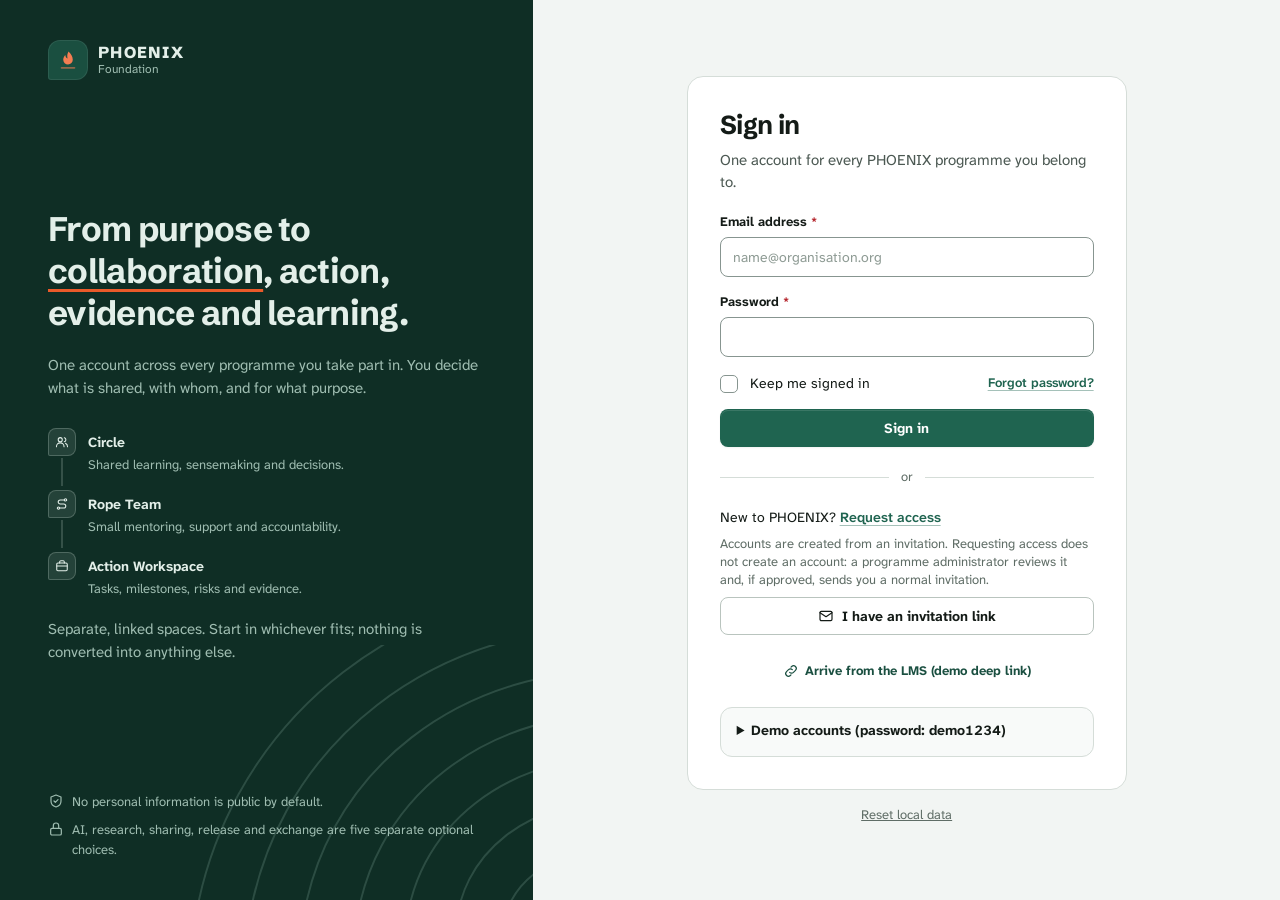
==== commit 9bc054e2: "feat: add prototype assets, views, and styles for Phoenix application" ====
--- a/index.html
+++ b/index.html
@@ -7,7 +7,7 @@
       content="width=device-width, initial-scale=1, viewport-fit=cover"
     />
     <meta name="theme-color" content="#0f2e25" />
-    <title>PHOENIX Foundation Alpha — Prototype</title>
+    <title>PHOENIX Foundation</title>
     <link rel="preconnect" href="https://fonts.googleapis.com" />
     <link rel="preconnect" href="https://fonts.gstatic.com" crossorigin />
     <link
--- a/assets/css/screens/home.css
+++ b/assets/css/screens/home.css
@@ -182,7 +182,7 @@
 
 /* Summary strip: one hairline-divided band, not tiles */
 .hm-strip {
-  grid-template-columns: repeat(4, minmax(0, 1fr));
+  grid-template-columns: repeat(var(--hm-cols, 4), minmax(0, 1fr));
   gap: 1px;
   background: var(--line-soft);
 }
@@ -1317,14 +1317,6 @@
   border-color: var(--primary);
   background: var(--primary-soft);
 }
-.demo-acc.is-off {
-  cursor: default;
-  background: var(--sunk);
-}
-.demo-acc.is-off:hover {
-  border-color: var(--line);
-  background: var(--sunk);
-}
 .demo-acc:focus-visible {
   outline: 2px solid var(--focus);
   outline-offset: 2px;
--- a/assets/css/screens/freeze.css
+++ b/assets/css/screens/freeze.css
@@ -45,23 +45,100 @@
 /* ---- agreement update gate (affected functions only) */
 .pgate-rights { gap: var(--s-2); margin: var(--s-3) 0 var(--s-4); }
 
-/* ---- optional permissions (BF-02) */
-.cons-row { border: 1px solid var(--line); border-radius: var(--r-md); padding: var(--s-3) var(--s-4); margin: 0; display: grid; grid-template-columns: 1fr auto; gap: 4px var(--s-4); align-items: center; }
-.cons-row legend { padding: 0 4px; margin-left: -4px; }
-.cons-row > .cap { grid-column: 1; margin: 0; }
-.cons-row .cons-seg { grid-column: 2; grid-row: 1 / span 2; }
+/* ---- optional permissions (BF-02): Allow / Do not allow segmented control
+   Do not reuse .seg here — that control is for buttons and adds inset padding that breaks these radios. */
+.cons-row {
+  border: 1px solid var(--line);
+  border-radius: var(--r-md);
+  padding: var(--s-3) var(--s-4);
+  margin: 0;
+  display: flex;
+  flex-wrap: wrap;
+  align-items: center;
+  justify-content: space-between;
+  gap: var(--s-2) var(--s-4);
+  min-width: 0;
+}
+.cons-row legend {
+  padding: 0 4px;
+  margin-left: -4px;
+  float: none;
+  width: 100%;
+}
+.cons-row > .cap {
+  flex: 1 1 220px;
+  margin: 0;
+  min-width: 0;
+}
+.cons-row .cons-seg {
+  flex: 0 0 auto;
+  margin-left: auto;
+}
 .cons-row.err { border-color: var(--bad-bd); }
-.cons-row .emsg { grid-column: 1 / -1; }
-.cons-seg { display: inline-flex; border: 1px solid var(--line); border-radius: var(--r-full); overflow: hidden; }
-.cons-opt { position: relative; }
-.cons-opt input { position: absolute; opacity: 0; inset: 0; cursor: pointer; }
-.cons-opt span { display: inline-block; padding: 6px 14px; font-size: var(--fs-sm); font-weight: 600; color: var(--text-2); }
-.cons-opt input:checked + span { background: var(--primary); color: var(--on-primary); }
-.cons-opt input:focus-visible + span { outline: 2px solid var(--focus); outline-offset: -2px; }
+.cons-row .emsg {
+  flex: 1 1 100%;
+  width: 100%;
+}
+.cons-seg {
+  display: inline-flex;
+  align-items: stretch;
+  border: 1px solid var(--line);
+  border-radius: 999px;
+  background: var(--surface);
+  overflow: hidden;
+  isolation: isolate;
+}
+.cons-opt {
+  position: relative;
+  display: flex;
+  margin: 0;
+  cursor: pointer;
+}
+.cons-opt + .cons-opt {
+  border-left: 1px solid var(--line);
+}
+.cons-opt input {
+  position: absolute;
+  opacity: 0;
+  width: 1px;
+  height: 1px;
+  margin: 0;
+  pointer-events: none;
+}
+.cons-opt span {
+  display: inline-flex;
+  align-items: center;
+  justify-content: center;
+  box-sizing: border-box;
+  min-height: 36px;
+  padding: 0 16px;
+  font-size: var(--fs-sm);
+  font-weight: 600;
+  line-height: 1;
+  white-space: nowrap;
+  color: var(--text-2);
+  background: transparent;
+  user-select: none;
+}
+.cons-opt:hover span { background: var(--surface-2); color: var(--text); }
+.cons-opt input:checked + span {
+  background: var(--primary);
+  color: var(--on-primary);
+}
+.cons-opt input:checked + span:hover {
+  background: var(--primary);
+  color: var(--on-primary);
+}
+.cons-opt input:focus-visible + span {
+  outline: 2px solid var(--focus);
+  outline-offset: -2px;
+  z-index: 1;
+}
 .cons-state { display: flex; flex-wrap: wrap; gap: var(--s-2); align-items: center; }
 @media (max-width: 600px) {
-  .cons-row { grid-template-columns: 1fr; }
-  .cons-row .cons-seg { grid-column: 1; grid-row: auto; justify-self: start; }
+  .cons-row .cons-seg { margin-left: 0; width: 100%; }
+  .cons-opt { flex: 1; }
+  .cons-opt span { width: 100%; }
 }
 
 /* ---- Help & support */
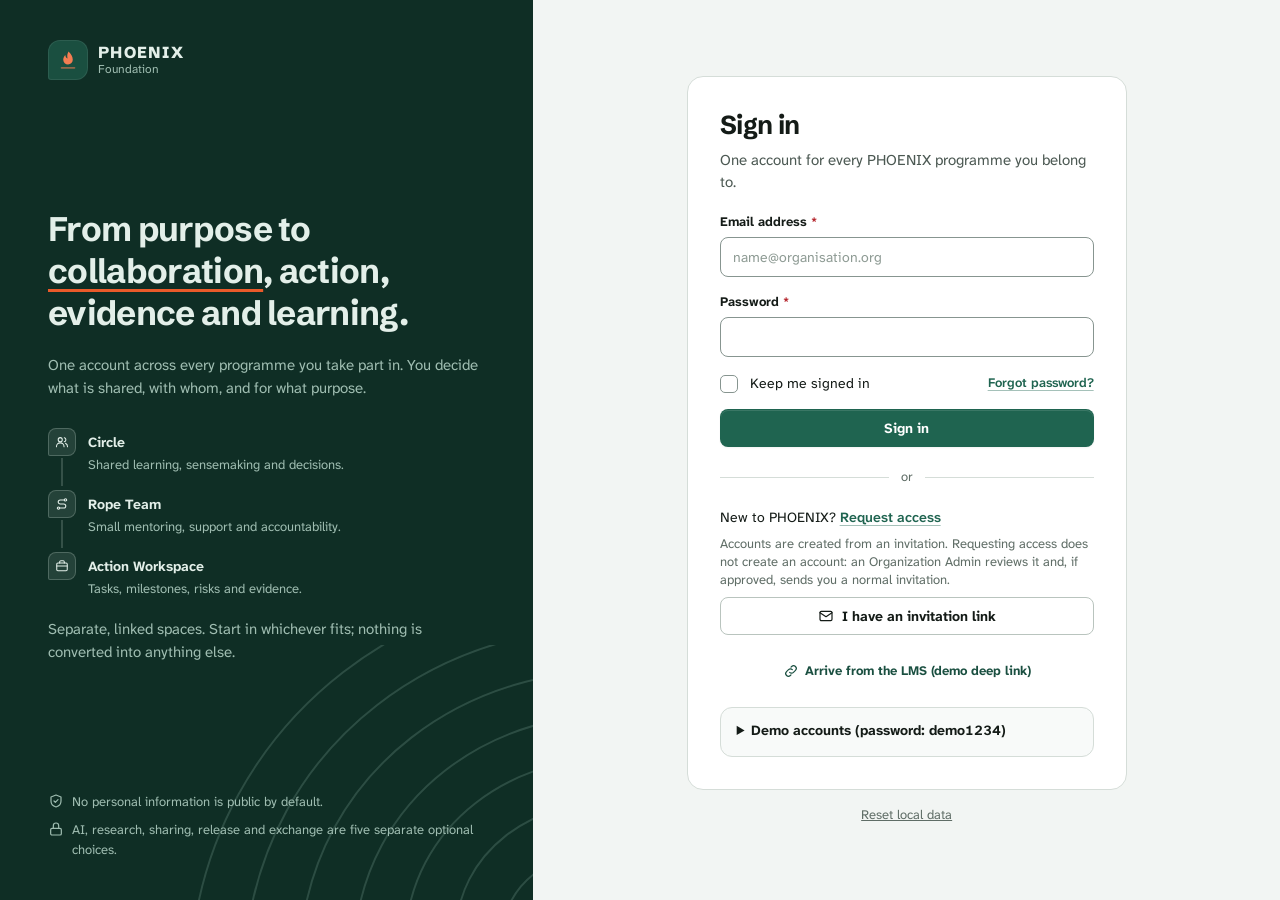
==== commit db150b28: "feat: add sponsor application workflow and project team finalization views" ====
--- a/index.html
+++ b/index.html
@@ -23,6 +23,8 @@
     <link rel="stylesheet" href="assets/css/screens/admin.css" />
     <link rel="stylesheet" href="assets/css/screens/roleflow.css" />
     <link rel="stylesheet" href="assets/css/screens/freeze.css" />
+    <link rel="stylesheet" href="assets/css/screens/documents.css" />
+    <link rel="stylesheet" href="assets/css/screens/sponsor.css" />
   </head>
   <body>
     <div id="app" aria-live="polite"></div>
@@ -48,9 +50,15 @@
     <script src="assets/js/views/journey.js"></script>
     <script src="assets/js/views/messages.js"></script>
     <script src="assets/js/views/spaces.js"></script>
+    <script src="assets/js/views/links.js"></script>
+    <script src="assets/js/views/purposes.js"></script>
     <script src="assets/js/views/assist.js"></script>
     <script src="assets/js/views/roleflow.js"></script>
     <script src="assets/js/views/freeze.js"></script>
+    <script src="assets/js/views/documents.js"></script>
+    <script src="assets/js/views/publish.js"></script>
+    <script src="assets/js/views/sponsor.js"></script>
+    <script src="assets/js/views/applications.js"></script>
     <script src="assets/js/guards.js"></script>
     <script>
       boot();
--- a/assets/css/phoenix.css
+++ b/assets/css/phoenix.css
@@ -734,34 +734,6 @@
   font-weight: 600;
   color: var(--on-plate-2);
 }
-.side-user-t .side-user-ctx {
-  font-weight: 500;
-}
-/* active role, with a Primary tag when it is the person's first role */
-.side-user-t .side-user-role {
-  display: flex;
-  align-items: center;
-  gap: 6px;
-  min-width: 0;
-}
-.side-user-rn {
-  min-width: 0;
-  overflow: hidden;
-  text-overflow: ellipsis;
-}
-.side-user-prim {
-  flex: none;
-  padding: 0 6px;
-  border-radius: 999px;
-  border: 1px solid rgba(255, 255, 255, 0.28);
-  font-size: 10px;
-  line-height: 14px;
-  font-weight: 700;
-  color: var(--on-plate);
-}
-.role-primary {
-  font-size: 11px;
-}
 .side-user-chev {
   flex: none;
   display: flex;
@@ -2754,6 +2726,17 @@
 .snav-list > .snav-sub .snav-i.on::before {
   left: -6px;
 }
+/* an item's own icon (top-level items such as Overview): lines up with the group headings' icons */
+.snav-i > svg {
+  flex: none;
+  color: var(--text-3);
+}
+.snav-i.on > svg {
+  color: currentColor;
+}
+.snav-list > .snav-sub .snav-i:has(> svg) {
+  padding-left: var(--s-2);
+}
 .snav-others {
   padding-top: var(--s-3);
   border-top: 1px solid var(--line-soft);
--- a/assets/css/screens/home.css
+++ b/assets/css/screens/home.css
@@ -843,10 +843,279 @@
   color: var(--text-2);
 }
 .pw-act {
-  gap: var(--s-4);
+  gap: var(--s-5);
 }
 .pw-h {
   margin-bottom: var(--s-2);
+}
+/* pathway details dialog: status strip, sections, and one block per step instead of a wide table */
+.pw-act-st {
+  display: flex;
+  flex-wrap: wrap;
+  align-items: center;
+  gap: var(--s-2) var(--s-3);
+  padding: var(--s-3) var(--s-4);
+  border: 1px solid var(--line);
+  border-radius: var(--r-sm);
+  background: var(--surface-2);
+}
+.pw-act-sec {
+  display: flex;
+  flex-direction: column;
+  gap: var(--s-3);
+  min-width: 0;
+}
+.pw-act-sec > .h3,
+.pw-act-sh > .h3 {
+  margin: 0;
+}
+.pw-act-sh {
+  display: flex;
+  flex-direction: column;
+  gap: var(--s-2);
+}
+.pw-legend .pw-lg-i {
+  display: inline-flex;
+  align-items: center;
+  gap: 6px;
+}
+.pw-sds {
+  display: flex;
+  flex-direction: column;
+  gap: var(--s-3);
+  margin: 0;
+  padding: 0;
+  list-style: none;
+}
+.pw-sd {
+  display: flex;
+  flex-direction: column;
+  gap: var(--s-3);
+  padding: var(--s-4);
+  border: 1px solid var(--line);
+  border-radius: var(--r-sm);
+  background: var(--surface);
+  min-width: 0;
+}
+.pw-sd-h {
+  display: grid;
+  grid-template-columns: auto minmax(0, 1fr) auto;
+  gap: var(--s-3);
+  align-items: start;
+}
+.pw-sd-n {
+  display: inline-grid;
+  width: 28px;
+  height: 28px;
+  place-items: center;
+  border-radius: 50%;
+  background: var(--sunk);
+  color: var(--text-2);
+  font-weight: 700;
+  font-size: var(--fs-sm);
+}
+.pw-sd-t {
+  display: flex;
+  flex-direction: column;
+  gap: 2px;
+  min-width: 0;
+  padding-top: 3px;
+  overflow-wrap: anywhere;
+}
+.pw-sd-tags {
+  display: flex;
+  flex-wrap: wrap;
+  justify-content: flex-end;
+  gap: 6px;
+}
+.pw-sd-why {
+  display: flex;
+  flex-direction: column;
+  gap: 4px;
+  padding: var(--s-2) var(--s-3);
+  border-left: 3px solid var(--line-strong);
+  background: var(--surface-2);
+  font-size: var(--fs-sm);
+  color: var(--text-2);
+}
+.pw-sd-why.is-blocked {
+  border-left-color: var(--bad);
+}
+.pw-sd-kv {
+  display: grid;
+  grid-template-columns: repeat(auto-fit, minmax(180px, 1fr));
+  gap: var(--s-3) var(--s-4);
+}
+.pw-sd-f {
+  display: flex;
+  flex-direction: column;
+  gap: 2px;
+  min-width: 0;
+  overflow-wrap: anywhere;
+}
+.pw-sd-f .pw-files {
+  margin-top: 6px;
+}
+/* attachment cards fit the field: long file names are cut with an ellipsis instead of spilling out */
+.pw-sd-f .pw-files {
+  flex-direction: column;
+  align-items: stretch;
+}
+.pw-sd-f .matt {
+  width: 100%;
+  min-width: 0;
+  max-width: 100%;
+}
+.pw-sd-f .mattb {
+  flex: 1;
+  min-width: 0;
+}
+.pw-sd-f .mattn {
+  display: block;
+  max-width: 100%;
+  overflow: hidden;
+  text-overflow: ellipsis;
+  white-space: nowrap;
+}
+.pw-sd-a {
+  display: flex;
+  flex-wrap: wrap;
+  justify-content: flex-end;
+  gap: var(--s-2);
+  padding-top: var(--s-3);
+  border-top: 1px solid var(--line-soft);
+}
+@media (max-width: 600px) {
+  .pw-sd {
+    padding: var(--s-3);
+  }
+  .pw-sd-h {
+    grid-template-columns: auto minmax(0, 1fr);
+  }
+  .pw-sd-tags {
+    grid-column: 2;
+    justify-content: flex-start;
+  }
+  .pw-sd-a {
+    justify-content: stretch;
+  }
+  .pw-sd-a .btn {
+    flex: 1;
+  }
+}
+/* participants list: pathway names are links that open the pathway; actions live in the row's three-dot menu */
+.dv-meta > span.pw-req {
+  gap: 6px;
+}
+.pw-name-l {
+  padding: 0;
+  border: 0;
+  background: none;
+  color: var(--link, var(--primary-text));
+  font: inherit;
+  font-weight: 600;
+  text-align: left;
+  text-decoration: underline;
+  text-decoration-thickness: 1px;
+  text-underline-offset: 2px;
+  cursor: pointer;
+}
+.pw-name-l:hover {
+  text-decoration-thickness: 2px;
+}
+/* choose a pathway for Edit pathway or Conversation & activity */
+.pw-pick-w {
+  gap: var(--s-3);
+}
+.pw-pick {
+  display: flex;
+  flex-direction: column;
+  gap: var(--s-2);
+  margin: 0;
+  padding: 0;
+  list-style: none;
+}
+.pw-pick-i {
+  display: flex;
+  align-items: center;
+  gap: var(--s-3);
+  width: 100%;
+  padding: var(--s-3) var(--s-4);
+  border: 1px solid var(--line);
+  border-radius: var(--r-sm);
+  background: var(--surface);
+  color: var(--text);
+  font: inherit;
+  text-align: left;
+  cursor: pointer;
+}
+button.pw-pick-i:hover {
+  border-color: var(--line-strong);
+  background: var(--surface-2);
+}
+.pw-pick-i.is-off {
+  background: var(--surface-2);
+  color: var(--text-3);
+  cursor: not-allowed;
+}
+.pw-pick-t {
+  display: flex;
+  flex: 1;
+  flex-direction: column;
+  gap: 2px;
+  min-width: 0;
+  overflow-wrap: anywhere;
+}
+.pw-pick-why {
+  display: inline-flex;
+  align-items: flex-start;
+  gap: 4px;
+}
+.pw-pick-why svg {
+  flex: none;
+  margin-top: 2px;
+}
+.pw-pick-s {
+  flex: none;
+}
+/* Edit pathway and the pathway dialog: way back to the list, and the switch between edit and conversation */
+.pw-ed-nav {
+  display: flex;
+  flex-wrap: wrap;
+  align-items: center;
+  justify-content: space-between;
+  gap: var(--s-2);
+}
+.pw-ed-nav .cnt {
+  margin-left: 4px;
+}
+@media (max-width: 600px) {
+  .pw-pick-i {
+    flex-wrap: wrap;
+    padding: var(--s-3);
+  }
+  .pw-pick-s {
+    order: 3;
+    width: 100%;
+  }
+}
+.dv-menu .menu-i.is-off {
+  display: flex;
+  align-items: flex-start;
+  gap: 8px;
+  height: auto;
+  min-height: 38px;
+  line-height: 20px;
+  padding: 8px var(--s-3);
+  color: var(--text-3);
+  cursor: not-allowed;
+}
+.dv-menu .menu-i.is-off svg {
+  flex: none;
+  margin-top: 2px;
+}
+.dv-menu .menu-i.is-off .menu-t b {
+  color: var(--text-2);
 }
 /* pathway activity dialog: step history */
 .ph:has(> .app[data-route='pathway']) ~ .mback .mtl,
@@ -1135,6 +1404,35 @@
 .auth-form {
   gap: var(--s-4);
 }
+/* Request access: choose the organization first; on a pack's own link it is fixed */
+.apl-packs {
+  gap: var(--s-2);
+}
+.apl-pack {
+  display: flex;
+  align-items: center;
+  gap: 12px;
+  width: 100%;
+  padding: 12px 14px;
+  border: 1px solid var(--line);
+  border-radius: var(--r-md);
+  background: var(--surface);
+  color: var(--text);
+  font: inherit;
+  text-align: left;
+  cursor: pointer;
+}
+.apl-pack:hover {
+  border-color: var(--primary);
+  background: var(--primary-soft);
+}
+.apl-pack-t {
+  display: flex;
+  flex: 1;
+  flex-direction: column;
+  gap: 2px;
+  min-width: 0;
+}
 .auth-keep {
   justify-content: space-between;
   flex-wrap: wrap;
@@ -1709,3 +2007,39 @@
 .pf-dv .dv-row .dv-meta .pill {
   margin-left: 4px;
 }
+
+/* ---------- pathway form and step editor (create, recommend, edit, revise, new version) ---------- */
+.pw-form { gap: var(--s-5); }
+.pw-sec { display: flex; flex-direction: column; gap: var(--s-3); padding-bottom: var(--s-5); border-bottom: 1px solid var(--line-soft); }
+.pw-sec:last-of-type { border-bottom: 0; padding-bottom: 0; }
+.pw-sec > .h3 { margin: 0; font-family: var(--font-head); font-feature-settings: normal; }
+.pw-top { align-items: start; }
+.pw-ed { display: flex; flex-direction: column; gap: var(--s-3); }
+.pw-ed-h { display: flex; align-items: baseline; justify-content: space-between; gap: var(--s-3); flex-wrap: wrap; }
+.pw-ed-h .h3 { margin: 0; font-family: var(--font-head); font-feature-settings: normal; }
+.pw-ed-help, .pw-ed-note { margin: 0; }
+.pw-ed-step { display: flex; flex-direction: column; gap: var(--s-3); padding: var(--s-4); border: 1px solid var(--line); border-radius: var(--r-md); background: var(--surface-2); }
+.pw-ed-sh { display: flex; align-items: center; gap: var(--s-2); min-height: 28px; }
+.pw-ed-sh .cap { margin-right: auto; }
+.pw-ed-rm { margin-left: auto; }
+/* title takes the room it needs; type stays compact. Labels are one line so inputs line up. */
+.pw-ed-main { display: grid; grid-template-columns: minmax(0, 2fr) minmax(0, 1fr); gap: var(--s-3); align-items: start; }
+.pw-ed-grid { display: grid; grid-template-columns: repeat(2, minmax(0, 1fr)); gap: var(--s-3); align-items: start; }
+.pw-ed-step .field { margin: 0; min-width: 0; }
+.pw-ed-step .lbl { white-space: nowrap; overflow: hidden; text-overflow: ellipsis; }
+.pw-ed-more { border-top: 1px solid var(--line-soft); padding-top: var(--s-2); }
+.pw-ed-more > summary { display: flex; align-items: center; gap: var(--s-2); cursor: pointer; list-style: none; font-weight: 600; font-size: var(--fs-sm); color: var(--primary-text); padding: var(--s-1) 0; border-radius: var(--r-xs); }
+.pw-ed-more > summary::-webkit-details-marker { display: none; }
+.pw-ed-more > summary svg { margin-left: auto; transition: transform var(--t-fast, 0.15s); }
+.pw-ed-more[open] > summary svg { transform: rotate(180deg); }
+.pw-ed-body { display: flex; flex-direction: column; gap: var(--s-3); padding-top: var(--s-3); }
+.pw-ed-checks { display: grid; grid-template-columns: repeat(2, minmax(0, 1fr)); gap: var(--s-2) var(--s-3); }
+.pw-ed-deps { display: flex; flex-direction: column; gap: var(--s-2); }
+.pw-ed-add { display: flex; align-items: center; gap: var(--s-3); flex-wrap: wrap; margin: 0; }
+.pw-acts { position: sticky; bottom: calc(-1 * var(--s-6)); background: var(--overlay); padding: var(--s-3) 0; margin-bottom: calc(-1 * var(--s-3)); border-top: 1px solid var(--line-soft); }
+@media (max-width: 639px) {
+  .pw-ed-step { padding: var(--s-3); }
+  .pw-ed-main, .pw-ed-grid, .pw-ed-checks { grid-template-columns: minmax(0, 1fr); }
+  .pw-ed-step .lbl { white-space: normal; }
+  .pw-acts { bottom: calc(-1 * var(--s-5)); }
+}
--- a/assets/css/screens/conversations.css
+++ b/assets/css/screens/conversations.css
@@ -797,6 +797,116 @@
   border-color: var(--info-bd);
   color: var(--info);
 }
+.mpollbtn {
+  flex: none;
+}
+/* chat poll inside a message bubble */
+.mpolltag {
+  display: inline-flex;
+  align-items: center;
+  gap: 4px;
+  margin-bottom: 2px;
+  font-size: 11.5px;
+  font-weight: 700;
+  color: var(--primary-text);
+}
+.mbub.me .mpolltag {
+  color: var(--on-primary);
+}
+.mpoll-q {
+  font-weight: 700;
+}
+.mpoll {
+  display: flex;
+  flex-direction: column;
+  gap: 6px;
+  min-width: 240px;
+  margin: 8px 0 4px;
+}
+.mpoll-o {
+  position: relative;
+  display: flex;
+  align-items: center;
+  gap: 10px;
+  width: 100%;
+  min-height: 36px;
+  padding: 6px 10px;
+  overflow: hidden;
+  border: 1px solid var(--line);
+  border-radius: var(--r-md);
+  background: var(--surface-2);
+  color: var(--text);
+  font: inherit;
+  font-size: var(--fs-sm);
+  text-align: left;
+}
+button.mpoll-o {
+  cursor: pointer;
+}
+button.mpoll-o:hover {
+  border-color: var(--line-strong);
+}
+.mpoll-o.on {
+  border-color: var(--primary);
+}
+.mpoll-bar {
+  position: absolute;
+  inset: 0 auto 0 0;
+  background: var(--primary-soft-2);
+  transition: width var(--t-fast);
+}
+.mpoll-l,
+.mpoll-n {
+  position: relative;
+  display: flex;
+  align-items: center;
+  gap: 8px;
+}
+.mpoll-l {
+  flex: 1;
+  min-width: 0;
+}
+.mpoll-n {
+  flex: none;
+  font-weight: 700;
+}
+.mpoll-mk {
+  flex: none;
+  width: 16px;
+  height: 16px;
+  display: grid;
+  place-items: center;
+  border: 1.5px solid var(--line-strong);
+  border-radius: 50%;
+}
+.mpoll-o.on .mpoll-mk {
+  border-color: var(--primary);
+  background: var(--primary);
+  color: var(--on-primary);
+}
+.mbub.me .mpoll-o {
+  border-color: color-mix(in srgb, var(--on-primary) 30%, transparent);
+  background: color-mix(in srgb, var(--on-primary) 10%, transparent);
+  color: var(--on-primary);
+}
+.mbub.me .mpoll-bar {
+  background: color-mix(in srgb, var(--on-primary) 22%, transparent);
+}
+.mbub.me .mpoll-o.on {
+  border-color: var(--on-primary);
+}
+.mbub.me .mpoll-mk {
+  border-color: color-mix(in srgb, var(--on-primary) 70%, transparent);
+}
+.mbub.me .mpoll-o.on .mpoll-mk {
+  border-color: var(--on-primary);
+  background: var(--on-primary);
+  color: var(--primary);
+}
+.mpoll-f {
+  font-size: var(--fs-xs);
+  opacity: 0.75;
+}
 .btn.msend {
   flex: none;
   width: 38px;
@@ -1053,25 +1163,6 @@
 }
 .nmenu-empty .empty {
   padding: var(--s-4);
-}
-/* unread notices in the person's other roles: counts only, opened after a switch */
-.nmenu-else {
-  display: flex;
-  flex-direction: column;
-  gap: var(--s-2);
-  padding: var(--s-3) var(--s-4);
-  border-top: 1px solid var(--line-soft);
-}
-.nmenu-else-r {
-  justify-content: space-between;
-  gap: var(--s-3);
-}
-.nmenu-else-t {
-  display: flex;
-  flex-direction: column;
-  min-width: 0;
-  font-size: var(--fs-sm);
-  line-height: var(--lh-sm);
 }
 .nmenu-foot {
   padding: var(--s-3) var(--s-4);
--- a/assets/css/screens/records.css
+++ b/assets/css/screens/records.css
@@ -1592,3 +1592,29 @@
     text-align: left;
   }
 }
+
+/* ---------- project room: where the project is now, and moving it (journey.js) ---------- */
+.prj-room { display: flex; align-items: center; justify-content: space-between; gap: var(--s-3) var(--s-4); flex-wrap: wrap; padding: var(--s-3) var(--s-4); margin: var(--s-4) 0; border: 1px solid var(--line); border-left: 3px solid var(--signal); border-radius: var(--r-md); background: var(--surface); }
+.gate-card .prj-room { margin: 0 0 var(--s-4); }
+.prj-room-w { display: flex; align-items: center; gap: var(--s-3); min-width: 0; }
+.prj-room-t { gap: 2px; min-width: 0; }
+.prj-room-a { display: flex; gap: var(--s-2); flex-wrap: wrap; }
+.pmv-opts { display: grid; grid-template-columns: repeat(auto-fit, minmax(190px, 1fr)); gap: var(--s-3); }
+.pmv-opt { align-items: center; }
+.pmv-opt .tile { flex: none; }
+.pmv-t { gap: 2px; min-width: 0; }
+.pmv-opt.is-off { opacity: 0.6; cursor: not-allowed; }
+/* move confirmation: what closes, what becomes active, what is recorded */
+.pmv-conf { display: flex; flex-direction: column; gap: var(--s-2); margin: 0; padding: 0; list-style: none; }
+.pmv-conf li { display: flex; gap: var(--s-2); align-items: flex-start; padding: var(--s-2) var(--s-3); border: 1px solid var(--line); border-radius: var(--r-sm); background: var(--surface-2); }
+.pmv-conf li > svg { flex: none; margin-top: 3px; color: var(--text-2); }
+/* closed rooms: switched-off actions and forms stay visible but clearly unavailable */
+.ro-off, .ro-off:hover { opacity: 0.5; cursor: not-allowed; }
+.ro-form :disabled { cursor: not-allowed; }
+.pmv-opt.is-off > input { cursor: not-allowed; }
+.prj-brief { padding: var(--s-3) var(--s-4); border-radius: var(--r-md); background: var(--sunk); }
+.doc-create { gap: var(--s-3); padding: var(--s-3) var(--s-4); border: 1px dashed var(--line-strong); border-radius: var(--r-md); }
+.doc-create .input[type='file'] { padding: 8px; height: auto; }
+@media (max-width: 639px) {
+  .prj-room-a, .prj-room-a .btn { width: 100%; }
+}
--- a/assets/css/screens/admin.css
+++ b/assets/css/screens/admin.css
@@ -1,7 +1,7 @@
 /* PHOENIX screens: admin. Built on the tokens and components in ../phoenix.css.
    Covers Programme admin (admin), Organization workspace (org), Metrics & reports (metrics) and the
-   Platform Administrator console (platform, tenants, roles, policies) plus their dialogs.
-   Every rule is scoped to an adm-/ops-/tnt-/rol-/pol- class or to one of these routes. */
+   Platform Administrator console (platform, tenants, roles, policies, compassqs) plus their dialogs.
+   Every rule is scoped to an adm-/ops-/tnt-/rol-/pol-/cq- class or to one of these routes. */
 
 /* ---------- 1. Shared building blocks ---------- */
 .adm-stack {
@@ -972,6 +972,91 @@
   line-height: 20px;
 }
 
+/* ---------- 10. Purpose Compass questions ---------- */
+.cq-n {
+  display: inline-grid;
+  place-items: center;
+  min-width: 26px;
+  height: 24px;
+  border-radius: var(--r-sm);
+  background: var(--sunk);
+  border: 1px solid var(--line-soft);
+  font-family: var(--mono);
+  font-size: 12px;
+  font-weight: 700;
+  color: var(--text-2);
+}
+.cq-card .tbl td:nth-child(2) {
+  min-width: 280px;
+}
+.cq-set {
+  display: inline-block;
+  font-weight: 600;
+}
+.cq-set.is-same {
+  color: var(--text-3);
+  font-weight: 400;
+}
+.cq-acts {
+  display: flex;
+  align-items: center;
+  gap: 6px;
+  flex-wrap: nowrap;
+  justify-content: flex-end;
+}
+.cq-move {
+  display: inline-flex;
+}
+.cq-move .btn {
+  width: 32px;
+  padding: 0;
+}
+.cq-move .btn + .btn {
+  margin-left: -1px;
+}
+.cq-move .cq-up {
+  border-radius: var(--r-md) 0 0 var(--r-md);
+}
+.cq-move .cq-dn {
+  border-radius: 0 var(--r-md) var(--r-md) 0;
+}
+.cq-up svg {
+  transform: rotate(180deg);
+}
+.cq-move .btn.is-off,
+.cq-move .btn:disabled {
+  opacity: 0.4;
+}
+.cq-del {
+  color: var(--bad);
+}
+.cq-del:hover {
+  background: var(--bad-bg);
+}
+.cq-note {
+  display: flex;
+  align-items: flex-start;
+  gap: 8px;
+  margin-top: var(--s-3);
+  max-width: 90ch;
+}
+.cq-note svg {
+  flex: none;
+  margin-top: 2px;
+}
+@media (max-width: 639px) {
+  .cq-card .tbl td:nth-child(2) {
+    min-width: 0;
+  }
+  .cq-acts {
+    justify-content: flex-start;
+    flex-wrap: wrap;
+  }
+  .cq-move .btn {
+    width: 44px;
+  }
+}
+
 /* ---------- 11. Page-level alignment ---------- */
 /* side-by-side panels keep their own height instead of stretching to the tallest one */
 .app[data-route='admin'] .g12,
@@ -1083,3 +1168,49 @@
 .adm-panel > .card-h + .dv {
   margin-top: 0;
 }
+
+/* ---------- Approval inbox: one list of every request, split by who has to act ---------- */
+.adm-box {
+  margin: calc(var(--s-1) * -1) 0 var(--s-4);
+}
+/* the source of a request, above its title: where it came from is the first thing read */
+.adm-src-l {
+  display: block;
+  margin-bottom: 2px;
+  color: var(--text-3);
+  font-size: var(--fs-xs);
+  font-weight: 700;
+  letter-spacing: 0.04em;
+  text-transform: uppercase;
+}
+/* what each decision does, under the request: so Approve and Decline are never a guess */
+.adm-out {
+  display: flex;
+  flex-direction: column;
+  gap: 2px;
+  margin-top: var(--s-2);
+  padding: var(--s-2) var(--s-3);
+  border-left: 3px solid var(--line-strong);
+  border-radius: 0 var(--r-sm) var(--r-sm) 0;
+  background: var(--surface-2);
+  color: var(--text-2);
+}
+.adm-out b {
+  color: var(--text);
+}
+.adm-past > summary {
+  cursor: pointer;
+  font-weight: 600;
+  color: var(--text-2);
+  margin-bottom: var(--s-3);
+}
+/* a shareable link with its copy button; the link wraps rather than overflowing on phones */
+.adm-link {
+  display: flex;
+  align-items: center;
+  flex-wrap: wrap;
+  gap: var(--s-3);
+}
+.adm-link code {
+  overflow-wrap: anywhere;
+}
--- a/assets/css/screens/freeze.css
+++ b/assets/css/screens/freeze.css
@@ -144,16 +144,93 @@
 /* ---- Help & support */
 .help-grid { display: grid; grid-template-columns: repeat(auto-fit, minmax(240px, 1fr)); gap: var(--s-4); }
 .help-tile { display: flex; flex-direction: column; gap: var(--s-3); }
+/* support requests: attachments, progress, history */
+.sq-dz { display: flex; align-items: center; gap: var(--s-3); padding: var(--s-4); border: 1.5px dashed var(--line-input); border-radius: var(--r-lg); background: var(--surface); cursor: pointer; }
+.sq-dz:hover { border-color: var(--primary); background: var(--primary-soft); }
+.sq-dz:focus-within { outline: 2px solid var(--focus); outline-offset: 2px; }
+.sq-dz.err { border-color: var(--bad-solid); background: var(--bad-bg); }
+.sq-dz.is-off { cursor: not-allowed; opacity: .6; }
+.sq-files { list-style: none; margin: var(--s-2) 0 0; padding: 0; display: grid; gap: var(--s-2); }
+.sq-file { display: flex; align-items: center; gap: var(--s-3); padding: var(--s-2) var(--s-3); border: 1px solid var(--line); border-radius: var(--r-lg); background: var(--surface); min-width: 0; }
+.sq-thumb { width: 40px; height: 40px; flex: none; border-radius: 8px; object-fit: cover; display: grid; place-items: center; }
+.sq-fn { display: flex; flex-direction: column; min-width: 0; flex: 1; }
+.sq-fn b { overflow: hidden; text-overflow: ellipsis; white-space: nowrap; }
+.sq-msg { margin: 4px 0 0; white-space: pre-wrap; overflow-wrap: anywhere; }
+.sq-sum { max-width: 46ch; overflow: hidden; text-overflow: ellipsis; display: -webkit-box; -webkit-line-clamp: 2; -webkit-box-orient: vertical; }
+.sq-tl-i { display: flex; flex-direction: column; gap: 2px; }
+.sq-move { display: inline-flex; align-items: center; gap: 6px; flex-wrap: wrap; margin-top: 4px; }
+.sq-nw { white-space: nowrap; flex-wrap: nowrap; }
+.sq-note .sq-msg { padding: var(--s-2) var(--s-3); border-radius: 8px; background: var(--line-soft); }
+.sq-steps { list-style: none; margin: 0; padding: 0; display: grid; grid-template-columns: repeat(4, minmax(0, 1fr)); gap: 0; }
+.sq-steps li { position: relative; display: flex; flex-direction: column; align-items: center; gap: 6px; padding: 0 4px; text-align: center; font-size: 13px; color: var(--text-2); }
+/* connector from the previous step's dot to this one; it sits behind the dots */
+.sq-steps li + li::before { content: ''; position: absolute; top: 12px; right: 50%; width: 100%; height: 2px; background: var(--line-strong); z-index: 0; }
+.sq-steps li.reached + li.reached::before { background: var(--primary); }
+.sq-steps .sq-dot { position: relative; z-index: 1; width: 26px; height: 26px; border-radius: 50%; display: grid; place-items: center; border: 1.5px solid var(--line-strong); font-size: 12px; font-weight: 700; background: var(--surface); }
+.sq-steps .reached { color: inherit; }
+.sq-steps .done .sq-dot { background: var(--primary); border-color: var(--primary); color: #fff; }
+.sq-steps .cur { font-weight: 700; }
+.sq-steps .cur:not(.done) .sq-dot { border-color: var(--primary); color: var(--primary); box-shadow: 0 0 0 3px var(--primary-soft); }
+.sq-pv { display: block; width: 100%; max-height: 70vh; border: 1px solid var(--line); border-radius: var(--r-lg); background: var(--line-soft); object-fit: contain; }
+iframe.sq-pv { height: 70vh; }
+.sq-txt { margin: 0; padding: var(--s-3); overflow: auto; white-space: pre-wrap; font-size: 13px; }
+@media (max-width: 600px) {
+  .sq-file { flex-wrap: wrap; }
+  .sq-file .row { margin-left: auto; }
+}
 
 /* ---- Explore board and collaborations */
+/* Feed column; a wider layout narrows to one column on tablet and phone. */
+.board-wrap { display: grid; grid-template-columns: minmax(0, 1fr) 320px; gap: var(--s-6); align-items: start; max-width: 1080px; }
+.board-feed { min-width: 0; }
 .board-f { margin-bottom: var(--s-4); }
 .board-list { display: grid; gap: var(--s-3); }
-.board-i { display: flex; gap: var(--s-4); align-items: flex-start; }
-.board-b { flex: 1; gap: 2px; min-width: 0; }
-.board-src { display: inline-flex; align-items: center; gap: 4px; margin-top: 4px; }
-.board-n { display: flex; gap: 6px; align-items: flex-start; margin-top: var(--s-4); }
-@media (max-width: 600px) {
-  .board-i { flex-wrap: wrap; }
+.board-post { background: var(--surface); border: 1px solid var(--line); border-radius: var(--r-lg); min-width: 0; transition: border-color .15s; }
+.board-post:hover { border-color: var(--line-strong); }
+.bp-h { display: flex; gap: var(--s-3); align-items: flex-start; padding: var(--s-4) var(--s-5) 0; }
+.bp-h .pill { flex: none; margin-left: auto; }
+.bp-who { display: flex; flex-direction: column; gap: 2px; min-width: 0; flex: 1; }
+.bp-who b { overflow-wrap: anywhere; }
+.bp-meta { display: flex; flex-wrap: wrap; align-items: center; gap: 2px 6px; }
+.bp-aud { display: inline-flex; align-items: center; gap: 4px; }
+.bp-body { padding: var(--s-3) var(--s-5) var(--s-4); display: flex; flex-direction: column; gap: 6px; }
+.bp-t { margin: 0; font-size: 16px; font-weight: 700; line-height: 1.35; color: var(--text); overflow-wrap: anywhere; }
+.bp-d { margin: 0; color: var(--text-2); line-height: 1.5; }
+.bp-s { margin: 0; }
+.bp-f { display: flex; flex-wrap: wrap; gap: var(--s-2); justify-content: flex-end; align-items: center; padding: var(--s-3) var(--s-5); border-top: 1px solid var(--line-soft); }
+.board-n { display: flex; gap: 6px; align-items: flex-start; margin: 0; }
+/* Explore board: the feed fills the content width as a card grid (one column on phones). Cards in a row share a
+   height and keep their actions on the bottom edge, so rows read evenly. */
+.board-solo { grid-template-columns: minmax(0, 1fr); max-width: none; }
+.board-solo .board-list { grid-template-columns: repeat(auto-fill, minmax(min(100%, 400px), 1fr)); gap: var(--s-4); align-items: stretch; }
+.board-solo .board-post { display: flex; flex-direction: column; }
+.board-solo .bp-body { flex: 1; }
+.board-solo .bp-d { display: -webkit-box; -webkit-line-clamp: 3; -webkit-box-orient: vertical; overflow: hidden; }
+.board-solo .board-n { margin-top: var(--s-4); }
+@media (max-width: 1024px) {
+  .board-wrap { grid-template-columns: 1fr; max-width: 720px; }
+}
+@media (max-width: 600px) {
+  .bp-h { padding: var(--s-3) var(--s-4) 0; flex-wrap: wrap; }
+  .bp-body { padding: var(--s-3) var(--s-4); }
+  .bp-f { padding: var(--s-3) var(--s-4); justify-content: stretch; }
+  .bp-f > * { flex: 1; text-align: center; }
+}
+.rel-groups { display: grid; gap: var(--s-4); }
+.rel-cl { list-style: none; margin: 6px 0 0; padding: 0; display: grid; gap: 6px; }
+.rel-cl li { display: flex; flex-wrap: wrap; gap: 4px var(--s-3); justify-content: space-between; align-items: center; padding: var(--s-2) var(--s-3); border: 1px solid var(--line-soft); border-radius: var(--r-md); background: var(--surface-2); }
+.rel-cm { gap: 6px; }
+.rel-tl { list-style: none; margin: 0; padding: 0; display: grid; gap: var(--s-4); }
+.rel-ti { display: flex; gap: var(--s-3); align-items: flex-start; position: relative; }
+.rel-ti:not(:last-child)::before { content: ''; position: absolute; left: 19px; top: 46px; bottom: calc(-1 * var(--s-4)); border-left: 1px dashed var(--line-strong); }
+.rel-ti .tile { flex: none; }
+.rel-ti.is-past .tile { opacity: .75; }
+.rel-tb { flex: 1; gap: 6px; min-width: 0; }
+.rel-th { gap: 6px; }
+.rel-ul { margin: 0; padding-left: 18px; }
+.rel-pick { display: flex; flex-direction: column; gap: 4px; max-width: 420px; }
+@media (max-width: 600px) {
+  .rel-ti:not(:last-child)::before { display: none; }
 }
 
 /* ---- evidence: five independent dimensions (BF-04) */
--- a/assets/css/screens/documents.css
+++ b/assets/css/screens/documents.css
@@ -0,0 +1,182 @@
+/* PHOENIX screens: Documents. Built on the tokens and components in ../phoenix.css.
+   Every rule is scoped to a class owned by this area (doc-*). */
+
+/* ---------- visibility label ---------- */
+.pill.doc-vis::before {
+  display: none;
+}
+.pill.doc-vis {
+  gap: 4px;
+}
+.doc-lock {
+  display: inline-flex;
+  align-items: center;
+  color: var(--text-3);
+  cursor: help;
+}
+.doc-n {
+  overflow-wrap: anywhere;
+}
+
+/* ---------- folder tiles on a project ---------- */
+.doc-folds {
+  display: grid;
+  grid-template-columns: repeat(auto-fill, minmax(240px, 1fr));
+  gap: var(--s-3);
+  margin-bottom: var(--s-4);
+}
+.doc-fold {
+  display: grid;
+  grid-template-columns: auto 1fr;
+  grid-template-rows: 1fr auto;
+  gap: var(--s-2) var(--s-3);
+  align-items: start;
+  padding: var(--s-4);
+  border: 1px solid var(--line);
+  border-radius: var(--r-sm);
+  background: var(--surface);
+  color: var(--text);
+  font: inherit;
+  text-align: left;
+  cursor: pointer;
+}
+.doc-fold:hover {
+  border-color: var(--line-strong);
+  background: var(--surface-2);
+}
+.doc-fold .tile {
+  width: 40px;
+  height: 40px;
+}
+.doc-fold-t {
+  display: flex;
+  flex-direction: column;
+  gap: 4px;
+  min-width: 0;
+}
+.doc-fold-sp {
+  color: var(--text-2);
+  font-weight: 600;
+}
+.doc-fold-n {
+  grid-column: 1 / -1;
+  display: flex;
+  align-items: baseline;
+  gap: 6px;
+  padding-top: var(--s-2);
+  border-top: 1px solid var(--line-soft);
+  font-variant-numeric: tabular-nums;
+}
+.doc-fold-n b {
+  font-size: 1.25rem;
+}
+.doc-fold-n .cap {
+  display: inline-flex;
+  align-items: center;
+  gap: 4px;
+}
+
+/* ---------- sub-folders (Milestones, Tasks, each milestone or task) ---------- */
+.doc-subs {
+  list-style: none;
+  margin: 0;
+  padding: 0 var(--s-5) var(--s-2);
+}
+.doc-sub {
+  display: flex;
+  align-items: center;
+  gap: var(--s-3);
+  width: 100%;
+  padding: var(--s-3) 0;
+  border: 0;
+  border-bottom: 1px solid var(--line-soft);
+  background: none;
+  color: var(--text);
+  font: inherit;
+  text-align: left;
+  cursor: pointer;
+}
+.doc-subs li:last-child .doc-sub {
+  border-bottom: 0;
+}
+.doc-sub:hover .doc-sub-t b {
+  color: var(--link);
+  text-decoration: underline;
+}
+.doc-sub-t {
+  display: flex;
+  flex-direction: column;
+  gap: 2px;
+  flex: 1;
+  min-width: 0;
+}
+.doc-sub-n {
+  white-space: nowrap;
+  font-variant-numeric: tabular-nums;
+}
+.doc-info {
+  gap: 8px;
+  margin-top: 4px;
+}
+
+/* ---------- files with a milestone or task in its Action Room ---------- */
+.doc-line-l {
+  display: flex;
+  flex-wrap: wrap;
+  gap: 6px 14px;
+}
+.doc-line-l .att {
+  display: inline-flex;
+  align-items: center;
+  gap: 6px;
+  overflow-wrap: anywhere;
+}
+.doc-line-a {
+  display: inline-flex;
+  align-items: center;
+  gap: 4px;
+  margin-top: 6px;
+  width: fit-content;
+}
+
+@media (max-width: 639px) {
+  .doc-folds {
+    grid-template-columns: 1fr;
+  }
+  .doc-subs {
+    padding: 0 var(--s-4) var(--s-2);
+  }
+  .doc-sub {
+    flex-wrap: wrap;
+  }
+  .doc-sub-t {
+    flex-basis: calc(100% - 60px);
+  }
+  .doc-sub-n {
+    margin-left: 52px;
+  }
+}
+
+/* ---------- Public Projects and publication (views/publish.js) ---------- */
+.pill.pub-pill::before { display: none; }
+.pill.pub-pill { gap: 4px; }
+.pub-steps { display: flex; flex-wrap: wrap; gap: var(--s-2) var(--s-4); list-style: none; margin: 0 0 var(--s-3); padding: 0; font-size: var(--fs-sm); color: var(--text-2); }
+.pub-steps li { display: inline-flex; align-items: center; gap: 6px; }
+.pub-steps .n { width: 20px; height: 20px; border-radius: 50%; display: inline-grid; place-items: center; font-size: var(--fs-xs); font-weight: 800; border: 1px solid var(--line-strong); background: var(--surface); }
+.pub-steps .is-done .n { background: var(--primary); border-color: var(--primary); color: var(--on-primary); }
+.pub-steps .is-cur { color: var(--text); font-weight: 700; }
+.pub-steps .is-cur .n { border: 2px solid var(--signal); }
+.pub-vote { display: flex; flex-direction: column; gap: var(--s-2); padding: var(--s-3); border: 1px solid var(--line); border-radius: var(--r-md); background: var(--surface-2); }
+.pub-vote p { margin: 0; }
+.pub-opts { display: flex; flex-wrap: wrap; gap: var(--s-2); }
+.pub-hist { margin-top: var(--s-3); font-size: var(--fs-sm); }
+.pub-hist summary { cursor: pointer; font-weight: 600; color: var(--primary-text); }
+.pub-hist p { margin: var(--s-2) 0 0; }
+.pub-chk { align-items: flex-start; gap: 10px; cursor: pointer; }
+.pub-chk .col { gap: 2px; }
+.pub-desc { margin: 0 0 var(--s-3); white-space: pre-line; }
+.pub-fold + .pub-fold { margin-top: var(--s-4); }
+.pub-fold-h { display: flex; align-items: center; gap: var(--s-2); margin: 0 0 var(--s-2); font-size: 15px; }
+.pub-fold-h .tile { width: 26px; height: 26px; }
+@media (max-width: 639px) { .pub-opts .btn { flex: 1 1 auto; } }
+.pub-fold .lrow > :last-child { margin-left: auto; }
--- a/assets/css/screens/sponsor.css
+++ b/assets/css/screens/sponsor.css
@@ -0,0 +1,325 @@
+/* PHOENIX screens: sponsor projects, and their milestones, payment status and disputes in the Action Workspace.
+   Built on the tokens and components in ../phoenix.css. Every rule is scoped to a class owned by this area (sp-*). */
+
+/* ---------- alias: the only name a sponsor has on a project, in its workspace and in a dispute ---------- */
+.sp-alias {
+  display: inline-flex;
+  align-items: center;
+  gap: 4px;
+  padding: 1px 8px;
+  border-radius: var(--r-sm);
+  background: var(--signal-soft);
+  color: var(--signal-text);
+  font-weight: 600;
+  white-space: nowrap;
+}
+.sp-alias-box {
+  display: flex;
+  gap: var(--s-3);
+  align-items: flex-start;
+  padding: var(--s-3) var(--s-4);
+  border: 1px solid var(--line);
+  border-radius: var(--r-sm);
+  background: var(--surface-2);
+}
+.sp-alias-box > svg {
+  flex: none;
+  margin-top: 2px;
+  color: var(--signal-text);
+}
+
+/* ---------- how it works ---------- */
+.sp-how {
+  display: grid;
+  grid-template-columns: repeat(auto-fit, minmax(170px, 1fr));
+  gap: var(--s-3);
+  margin: 0;
+  padding: 0;
+  list-style: none;
+}
+.sp-how li {
+  display: flex;
+  gap: var(--s-2);
+  align-items: flex-start;
+}
+.sp-how-n {
+  display: inline-grid;
+  flex: none;
+  width: 24px;
+  height: 24px;
+  place-items: center;
+  border-radius: 50%;
+  background: var(--signal-soft);
+  color: var(--signal-text);
+  font-weight: 700;
+  font-size: 0.8125rem;
+}
+.sp-how-card {
+  margin-bottom: var(--s-4);
+}
+.sp-body .hm-main > .card + .card,
+.sp-body .hm-main > .sp-facts + .card,
+.sp-body .hm-rail > * + * {
+  margin-top: var(--s-4);
+}
+/* the listing a person views before applying: key facts first, then the sponsor's brief */
+.sp-facts {
+  display: grid;
+  grid-template-columns: repeat(auto-fit, minmax(130px, 1fr));
+  gap: var(--s-3);
+}
+.sp-fact {
+  display: flex;
+  flex-direction: column;
+  gap: 2px;
+  min-width: 0;
+  padding: var(--s-3) var(--s-4);
+  border: 1px solid var(--line);
+  border-radius: var(--r-sm);
+  background: var(--surface);
+}
+.sp-fact b {
+  overflow-wrap: anywhere;
+}
+.sp-lead {
+  margin: 0 0 var(--s-3);
+  line-height: 1.55;
+}
+.sp-how-v {
+  grid-template-columns: 1fr;
+}
+
+/* ---------- the sponsor requirement inside a workspace milestone ---------- */
+.sp-ms {
+  display: flex;
+  flex-direction: column;
+  gap: var(--s-2);
+  margin: var(--s-2) 0;
+  padding: var(--s-3);
+  border: 1px solid var(--line);
+  border-left: 3px solid var(--signal-text);
+  border-radius: var(--r-sm);
+  background: var(--surface-2);
+}
+.sp-ms-p,
+.sp-ms-a {
+  gap: 6px;
+}
+.sp-tasks {
+  display: flex;
+  flex-direction: column;
+  gap: 4px;
+}
+.sp-task {
+  display: inline-flex;
+  flex-wrap: wrap;
+  align-items: center;
+  gap: 6px;
+}
+
+/* ---------- milestone details: submissions, reviews and discussion ---------- */
+.sp-sub {
+  display: flex;
+  flex-direction: column;
+  gap: var(--s-2);
+  padding: var(--s-3);
+  border: 1px solid var(--line);
+  border-radius: var(--r-sm);
+  background: var(--surface);
+}
+.sp-sub-h {
+  justify-content: space-between;
+  gap: var(--s-2);
+}
+.sp-dec {
+  padding-top: var(--s-2);
+  border-top: 1px dashed var(--line);
+}
+.sp-ms-acts {
+  position: sticky;
+  bottom: 0;
+  padding-top: var(--s-3);
+  border-top: 1px solid var(--line);
+  background: var(--surface);
+}
+.sp-files {
+  display: flex;
+  flex-wrap: wrap;
+  gap: 6px;
+}
+.sp-file {
+  display: inline-flex;
+  align-items: center;
+  gap: 4px;
+  max-width: 100%;
+  padding: 2px 8px;
+  border: 1px solid var(--line);
+  border-radius: var(--r-sm);
+  background: var(--surface-2);
+  color: var(--text-2);
+  font: inherit;
+  font-size: 0.8125rem;
+  text-align: left;
+  overflow-wrap: anywhere;
+  cursor: pointer;
+}
+.sp-file:hover {
+  border-color: var(--line-strong);
+  color: var(--text);
+}
+.sp-notes {
+  display: flex;
+  flex-direction: column;
+  gap: var(--s-2);
+  margin: 0;
+  padding: 0;
+  list-style: none;
+}
+.sp-notes > li {
+  padding: var(--s-2) var(--s-3);
+  border-left: 3px solid var(--line);
+  background: var(--surface-2);
+}
+.sp-notes > li p {
+  margin: 4px 0 0;
+  overflow-wrap: anywhere;
+}
+.sp-notes > li.changes,
+.sp-notes > li.question {
+  border-left-color: var(--warn);
+}
+.sp-notes > li.steward {
+  border-left-color: var(--info);
+}
+
+/* ---------- applications: steps, actions, team ---------- */
+.sp-steps {
+  display: flex;
+  flex-wrap: wrap;
+  gap: var(--s-2) var(--s-4);
+  margin: 0 0 var(--s-4);
+  padding: 0;
+  list-style: none;
+}
+.sp-steps li {
+  display: inline-flex;
+  align-items: center;
+  gap: 6px;
+  color: var(--text-2);
+  font-size: 0.875rem;
+}
+.sp-steps .n {
+  display: inline-grid;
+  width: 22px;
+  height: 22px;
+  place-items: center;
+  border: 1px solid var(--line-strong);
+  border-radius: 50%;
+  font-size: 0.75rem;
+  font-weight: 700;
+}
+.sp-steps li.ok {
+  color: var(--text);
+}
+.sp-steps li.ok .n {
+  border-color: var(--ok);
+  background: var(--ok);
+  color: var(--surface);
+}
+.sp-acts {
+  gap: 6px;
+  justify-content: flex-end;
+}
+.sp-team {
+  display: flex;
+  flex-direction: column;
+  gap: var(--s-2);
+  margin: 0;
+  padding: 0;
+  list-style: none;
+}
+.sp-team li {
+  display: flex;
+  align-items: center;
+  gap: var(--s-2);
+}
+.sp-team-n {
+  flex: 1;
+  min-width: 0;
+  overflow-wrap: anywhere;
+}
+
+/* ---------- project discussion: standalone, not the Circle / Rope Team / workspace chat ---------- */
+.sp-chat {
+  display: flex;
+  flex-direction: column;
+  gap: var(--s-3);
+  margin: 0 0 var(--s-4);
+  padding: 0;
+  list-style: none;
+}
+.sp-msg {
+  display: flex;
+  gap: var(--s-2);
+  align-items: flex-start;
+}
+.sp-msg-b {
+  flex: 1;
+  min-width: 0;
+  padding: var(--s-2) var(--s-3);
+  border: 1px solid var(--line);
+  border-radius: var(--r-sm);
+  background: var(--surface-2);
+}
+.sp-msg.me .sp-msg-b {
+  border-color: var(--line-strong);
+  background: var(--surface);
+}
+.sp-msg-h {
+  display: flex;
+  flex-wrap: wrap;
+  gap: 4px var(--s-2);
+  align-items: baseline;
+}
+.sp-msg-b p {
+  margin: 4px 0 0;
+  overflow-wrap: anywhere;
+}
+.sp-msg-sys {
+  text-align: center;
+}
+.sp-chat-f {
+  padding-top: var(--s-3);
+  border-top: 1px solid var(--line);
+}
+
+/* ---------- payment status ---------- */
+.sp-paytbl td {
+  vertical-align: top;
+}
+
+/* ---------- disputes ---------- */
+.sp-cands {
+  display: flex;
+  flex-direction: column;
+  gap: var(--s-2);
+}
+.sp-cand {
+  align-items: flex-start;
+}
+.sp-cand.is-off {
+  opacity: 0.6;
+  cursor: not-allowed;
+}
+.sp-cand.is-off > input {
+  cursor: not-allowed;
+}
+.sp-dsp-parties .lrow .tile {
+  color: var(--signal-text);
+}
+
+@media (max-width: 640px) {
+  .sp-alias {
+    white-space: normal;
+  }
+}
